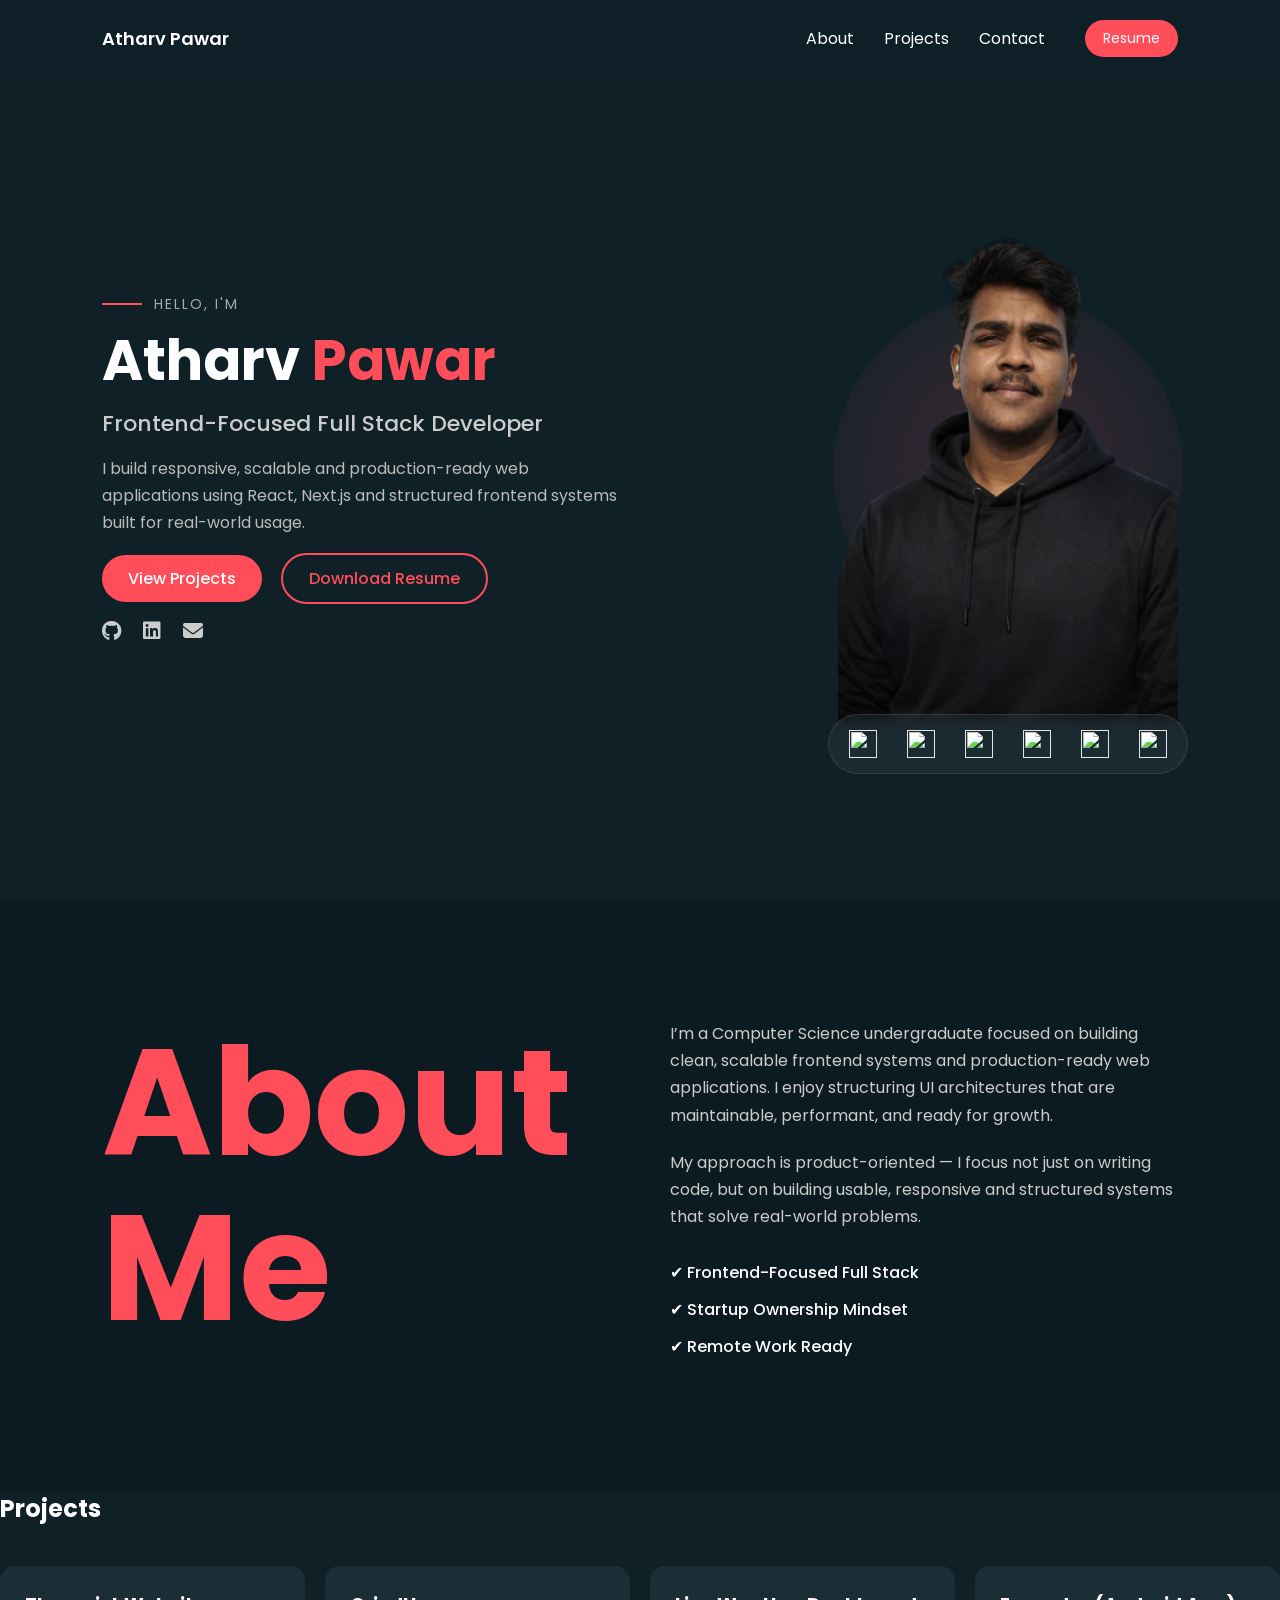
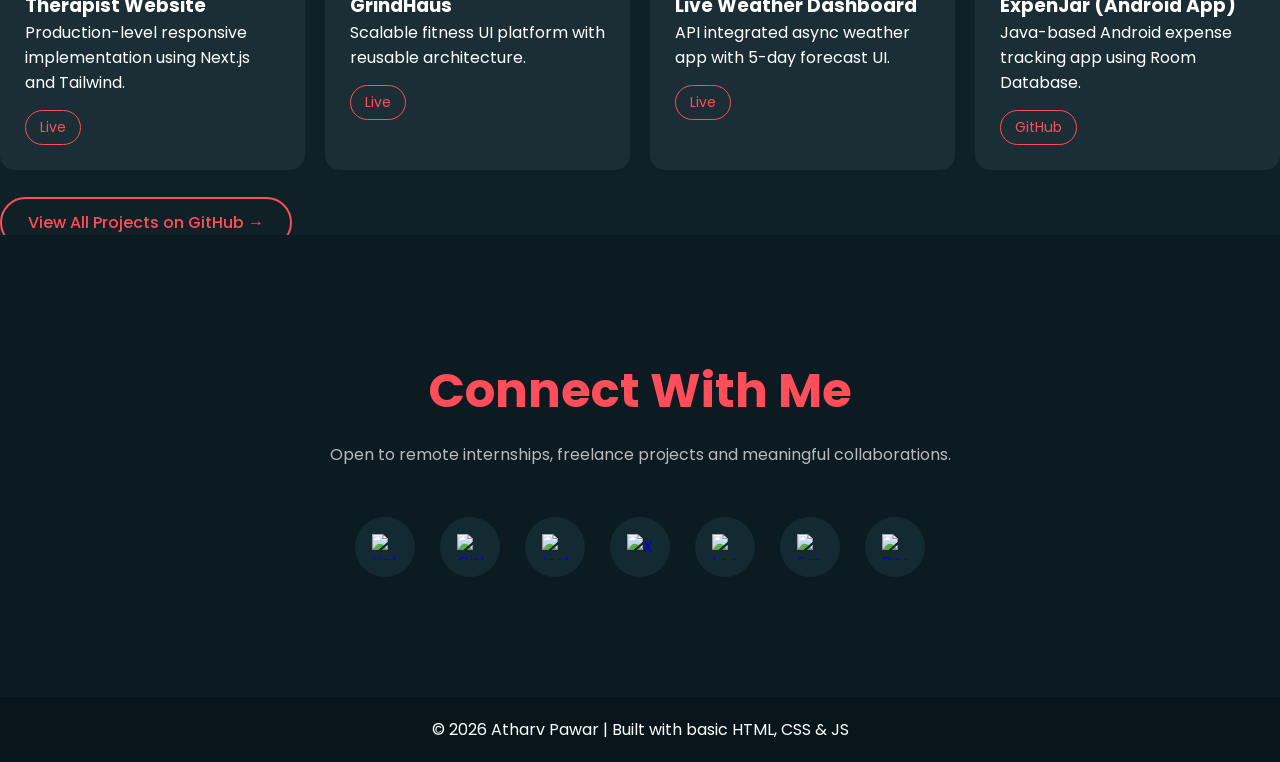
==== index.html @ 9f7952f3 "Complete portfolio redesign v2 - premium layout" ====
<!DOCTYPE html>
<html lang="en">
<head>
<meta charset="UTF-8">
<meta name="viewport" content="width=device-width, initial-scale=1.0">
<title>Atharv Pawar | Frontend-Focused Full Stack Developer</title>

<meta name="description" content="Atharv Pawar - Frontend-focused Full Stack Developer specializing in React, Next.js, JavaScript and scalable UI systems. View projects, portfolio and contact details.">

<meta name="keywords" content="Atharv Pawar, Atharv Pawar developer, Frontend Developer India, React Developer, Next.js Developer, Full Stack Developer Portfolio">

<meta name="author" content="Atharv Pawar">

<meta property="og:title" content="Atharv Pawar | Developer Portfolio">
<meta property="og:description" content="Frontend-focused Full Stack Developer building scalable and production-ready web applications.">
<meta property="og:type" content="website">
<meta property="og:url" content="https://atharvpawar.work.gd/">

<link rel="stylesheet" href="css/style.css">

<!-- Google Font -->
<link href="https://fonts.googleapis.com/css2?family=Poppins:wght@300;400;600;700&display=swap" rel="stylesheet">

<!-- Font Awesome Icons -->
<link 
  rel="stylesheet" 
  href="https://cdnjs.cloudflare.com/ajax/libs/font-awesome/6.5.1/css/all.min.css" 
  integrity="sha512-DTOQO9RWCH3ppGqcWaEA1BIZOC6x9Y9Wl+PBkO5RAwOB1p5MNDoAuCEr0aKBslZx2E2r/7Lr1leChX2NDVY5g==" 
  crossorigin="anonymous" 
  referrerpolicy="no-referrer" 
/>
</head>
<body>

<nav>
  <div class="logo">Atharv Pawar</div>

  <div class="nav-links" id="navLinks">
    <ul>
      <li><a href="#about">About</a></li>
      <li><a href="#projects">Projects</a></li>
      <li><a href="#contact">Contact</a></li>
    </ul>
    <a href="assets/ATHARV-PAWAR-Resume.pdf" download class="resume-btn">Resume</a>
  </div>

  <div class="menu-toggle" id="menuToggle">
    <span></span>
    <span></span>
    <span></span>
  </div>
</nav>

<section id="home" class="hero">

  <div class="hero-text reveal">

    <div class="intro-line">
      <span></span>
      <p>Hello, I'm</p>
    </div>

    <h1>
      Atharv <span>Pawar</span>
    </h1>

    <h2>Frontend-Focused Full Stack Developer</h2>

    <p class="hero-description">
      I build responsive, scalable and production-ready web applications
      using React, Next.js and structured frontend systems
      built for real-world usage.
    </p>

    <div class="buttons">
      <a href="#projects" class="primary-btn">View Projects</a>
      <a href="assets/ATHARV-PAWAR-Resume.pdf" download class="outline-btn">Download Resume</a>
    </div>

    <div class="socials">
      <a href="https://github.com/Atharv06pawar" target="_blank"><i class="fab fa-github"></i></a>
      <a href="#" target="_blank"><i class="fab fa-linkedin"></i></a>
      <a href="mailto:pawaratharv06@gmail.com"><i class="fas fa-envelope"></i></a>
    </div>

  </div>

  <div class="hero-img reveal-scale">
    <div class="circle"></div>
    <img src="assets/profile.png" alt="Atharv Pawar">

    <div class="ribbon">
  <div class="ribbon-track">

    <!-- Set 1 -->
    <div class="ribbon-content reveal-scale">
      <img src="https://cdn.jsdelivr.net/gh/devicons/devicon/icons/react/react-original.svg" />
      <img src="https://cdn.jsdelivr.net/gh/devicons/devicon/icons/nextjs/nextjs-original.svg" />
      <img src="https://cdn.jsdelivr.net/gh/devicons/devicon/icons/javascript/javascript-original.svg" />
      <img src="https://cdn.jsdelivr.net/gh/devicons/devicon/icons/html5/html5-original.svg" />
      <img src="https://cdn.jsdelivr.net/gh/devicons/devicon/icons/css3/css3-original.svg" />
      <img src="https://cdn.jsdelivr.net/gh/devicons/devicon/icons/nodejs/nodejs-original.svg" />
      <img src="https://cdn.jsdelivr.net/gh/devicons/devicon/icons/mongodb/mongodb-original.svg" />
      <img src="https://cdn.jsdelivr.net/gh/devicons/devicon/icons/postgresql/postgresql-original.svg" />
      <img src="https://cdn.jsdelivr.net/gh/devicons/devicon/icons/git/git-original.svg" />
      <img src="https://cdn.jsdelivr.net/gh/devicons/devicon/icons/docker/docker-original.svg" />
    </div>

    <!-- Duplicate Set for Infinite Loop -->
    <div class="ribbon-content">
      <img src="https://cdn.jsdelivr.net/gh/devicons/devicon/icons/react/react-original.svg" />
      <img src="https://cdn.jsdelivr.net/gh/devicons/devicon/icons/nextjs/nextjs-original.svg" />
      <img src="https://cdn.jsdelivr.net/gh/devicons/devicon/icons/javascript/javascript-original.svg" />
      <img src="https://cdn.jsdelivr.net/gh/devicons/devicon/icons/html5/html5-original.svg" />
      <img src="https://cdn.jsdelivr.net/gh/devicons/devicon/icons/css3/css3-original.svg" />
      <img src="https://cdn.jsdelivr.net/gh/devicons/devicon/icons/nodejs/nodejs-original.svg" />
      <img src="https://cdn.jsdelivr.net/gh/devicons/devicon/icons/mongodb/mongodb-original.svg" />
      <img src="https://cdn.jsdelivr.net/gh/devicons/devicon/icons/postgresql/postgresql-original.svg" />
      <img src="https://cdn.jsdelivr.net/gh/devicons/devicon/icons/git/git-original.svg" />
      <img src="https://cdn.jsdelivr.net/gh/devicons/devicon/icons/docker/docker-original.svg" />
    </div>

  </div>
</div>
  </div>

</section>

<section id="about" class="about-section reveal">
  
  <div class="about-container">
    
    <div class="about-left reveal-scale">
      <h2>About Me</h2>
    </div>

    <div class="about-right reveal-scale">
      <p>
        I’m a Computer Science undergraduate focused on building clean,
        scalable frontend systems and production-ready web applications.
        I enjoy structuring UI architectures that are maintainable,
        performant, and ready for growth.
      </p>

      <p>
        My approach is product-oriented — I focus not just on writing code,
        but on building usable, responsive and structured systems that
        solve real-world problems.
      </p>

      <div class="about-highlights">
        <div>✔ Frontend-Focused Full Stack</div>
        <div>✔ Startup Ownership Mindset</div>
        <div>✔ Remote Work Ready</div>
      </div>
    </div>

  </div>

</section>

<section id="projects" class="section reveal">
  <h2>Projects</h2>

  <div class="project-grid">

    <!-- Therapist -->
    <div class="project-card">
      <h3>Therapist Website</h3>
      <p>Production-level responsive implementation using Next.js and Tailwind.</p>
      <div class="project-links">
        <a href="https://grow-my-therapy-clone-dtj7.vercel.app/" target="_blank">Live</a>
      </div>
    </div>

    <!-- GrindHaus -->
    <div class="project-card">
      <h3>GrindHaus</h3>
      <p>Scalable fitness UI platform with reusable architecture.</p>
      <div class="project-links">
        <a href="https://grindhaus.vercel.app/" target="_blank">Live</a>
      </div>
    </div>

    <!-- Weather -->
    <div class="project-card">
      <h3>Live Weather Dashboard</h3>
      <p>API integrated async weather app with 5-day forecast UI.</p>
      <div class="project-links">
        <a href="https://atharv06pawar.github.io/weather-dashboard/" target="_blank">Live</a>
      </div>
    </div>

    <!-- ExpenJar -->
    <div class="project-card">
      <h3>ExpenJar (Android App)</h3>
      <p>Java-based Android expense tracking app using Room Database.</p>
      <div class="project-links">
        <a href="https://github.com/Atharv06pawar/ExpenJar" target="_blank">GitHub</a>
      </div>
    </div>

  </div>

  <div style="margin-top: 40px;">
    <a href="https://github.com/Atharv06pawar" target="_blank" class="outline-btn">
      View All Projects on GitHub →
    </a>
  </div>

</section>
<section id="contact" class="contact-section reveal">

  <h2>Connect With Me</h2>

  <p class="contact-subtext">
    Open to remote internships, freelance projects and meaningful collaborations.
  </p>

  <div class="social-icons reveal-scale">

  <!-- LinkedIn -->
  <a href="https://www.linkedin.com/in/-atharvpawar" target="_blank" class="icon linkedin">
    <img src="https://cdn.jsdelivr.net/gh/devicons/devicon/icons/linkedin/linkedin-original.svg" alt="LinkedIn">
  </a>

  <!-- GitHub -->
  <a href="https://github.com/Atharv06pawar" target="_blank" class="github icon">
    <img src="https://cdn.jsdelivr.net/gh/devicons/devicon/icons/github/github-original.svg" alt="GitHub">
  </a>

  <!-- Instagram -->
  <a href="https://www.instagram.com/atharv.0808x/" target="_blank" class="instagram icon">
    <img src="https://upload.wikimedia.org/wikipedia/commons/a/a5/Instagram_icon.png" alt="Instagram">
  </a>

  <!-- Twitter / X -->
  <a href="https://x.com/Atharv__Pawar__" target="_blank" class="twitter icon">
    <img src="https://upload.wikimedia.org/wikipedia/commons/5/57/X_logo_2023_%28white%29.png" alt="X">
  </a>

  <!-- LeetCode -->
  <a href="https://leetcode.com/u/E9UsSExKDg/" target="_blank" class="leetcode icon">
    <img src="https://upload.wikimedia.org/wikipedia/commons/1/19/LeetCode_logo_black.png" alt="LeetCode">
  </a>

  <!-- Email -->
  <a href="mailto:pawaratharv06@gmail.com" class="email icon">
    <img src="https://cdn-icons-png.flaticon.com/512/732/732200.png" alt="Email">
  </a>

  <!-- Resume -->
  <a href="assets/ATHARV-PAWAR-Resume.pdf" download class="resume icon">
    <img src="https://cdn-icons-png.flaticon.com/512/337/337946.png" alt="Resume">
  </a>

</div>

</section>
<footer>
  <p>© 2026 Atharv Pawar | Built with basic HTML, CSS & JS</p>
</footer>

<script src="js/script.js"></script>

</body>
</html>
---- css/style.css ----
html, body {
  overflow-x: hidden;
  max-width: 100%;
}
*{
  margin:0;
  padding:0;
  box-sizing:border-box;
  font-family:'Poppins',sans-serif;
  scroll-behavior:smooth;
}

body{
  background:#0f2027;
  color:white;
}

nav {
  display: flex;
  justify-content: space-between;
  align-items: center;
  padding: 20px 8%;
  position: fixed;
  width: 100%;
  background: rgba(15, 32, 39, 0.95);
  backdrop-filter: blur(10px);
  z-index: 1000;
}

.logo {
  font-weight: 600;
  font-size: 18px;
}

.nav-links {
  display: flex;
  align-items: center;
  gap: 40px;
}

.nav-links ul {
  display: flex;
  list-style: none;
  gap: 30px;
}

.nav-links ul li a {
  text-decoration: none;
  color: white;
  transition: 0.3s;
}

.nav-links ul li a:hover {
  color: #ff4d5a;
}

.resume-btn {
  background: #ff4d5a;
  padding: 8px 18px;
  border-radius: 20px;
  text-decoration: none;
  color: white;
  font-size: 14px;
}

/* HAMBURGER */
.menu-toggle {
  display: none;
  flex-direction: column;
  gap: 6px;
  cursor: pointer;
}

.menu-toggle span {
  width: 25px;
  height: 3px;
  background: white;
  transition: 0.3s;
}

@media (max-width: 900px) {

  .nav-links {
    position: absolute;
    top: 80px;
    right: 0;
    background: #0f2027;
    width: 100%;
    flex-direction: column;
    align-items: center;
    padding: 30px 0;
    gap: 25px;
    transform: translateY(-150%);
    transition: 0.4s ease-in-out;
  }

  .nav-links.active {
    transform: translateY(0);
  }

  .nav-links ul {
    flex-direction: column;
    gap: 20px;
  }

  .menu-toggle {
    display: flex;
  }
}
nav ul li a:hover{
  color:#ff4d5a;
}

.resume-btn{
  background:#ff4d5a;
  padding:8px 18px;
  border-radius:20px;
  text-decoration:none;
  color:white;
}

.hero{
  display:flex;
  align-items:center;
  justify-content:space-between;
  padding:150px 8% 80px;
  flex-wrap:wrap;
}

.hero-text{
  max-width:600px;
}

.hero-text h1{
  font-size:48px;
}

.hero-text h2{
  color:#ff4d5a;
  margin-bottom:15px;
}
.hero {
  display: flex;
  align-items: center;
  justify-content: space-between;
  padding: 160px 8% 120px;
  min-height: 100vh;
  flex-wrap: wrap;
  gap: 60px;
}

/* INTRO LINE */
.intro-line {
  display: flex;
  align-items: center;
  gap: 12px;
  margin-bottom: 15px;
}

.intro-line span {
  width: 40px;
  height: 2px;
  background: #ff4d5a;
}

.intro-line p {
  font-size: 14px;
  letter-spacing: 2px;
  text-transform: uppercase;
  color: #aaa;
}

/* NAME */
.hero-text h1 {
  font-size: 56px;
  font-weight: 700;
  line-height: 1.1;
}

.hero-text h1 span {
  color: #ff4d5a;
}

/* ROLE */
.hero-text h2 {
  margin: 15px 0;
  font-size: 22px;
  font-weight: 500;
  color: #ccc;
}

/* DESCRIPTION */
.hero-description {
  margin-top: 15px;
  max-width: 520px;
  line-height: 1.7;
  color: #bbb;
}

/* BUTTONS */
.buttons {
  margin-top: 30px;
}

.primary-btn,
.outline-btn {
  padding: 12px 26px;
  border-radius: 30px;
  text-decoration: none;
  margin-right: 15px;
  font-weight: 500;
  transition: 0.3s ease;
}

.primary-btn {
  background: #ff4d5a;
  color: white;
}

.primary-btn:hover {
  transform: translateY(-2px);
  box-shadow: 0 8px 20px rgba(255, 77, 90, 0.4);
}

.outline-btn {
  border: 2px solid #ff4d5a;
  color: #ff4d5a;
}

.outline-btn:hover {
  background: #ff4d5a;
  color: white;
}

/* SOCIALS */
.socials {
  margin-top: 25px;
}

.socials a {
  font-size: 20px;
  margin-right: 18px;
  color: #ccc;
  transition: 0.3s;
}

.socials a:hover {
  color: #ff4d5a;
}

/* IMAGE */
.hero-img {
  position: relative;
}

.hero-img img {
  width: 340px;
  position: relative;
  z-index: 2;
}

/* CIRCLE */
.circle {
  position: absolute;
  width: 420px;
  height: 420px;
  background: radial-gradient(circle, #ff4d5a33, transparent);
  border-radius: 50%;
  top: 50%;
  left: 50%;
  transform: translate(-50%, -50%);
  animation: pulse 3s infinite;
}

/* Ribbon Adjustment */
.ribbon {
  position: absolute;
  bottom: -45px;
  left: 50%;
  transform: translateX(-50%);
  width: 360px;
  height: 60px;
  overflow: hidden;
  border-radius: 40px;
  background: rgba(255,255,255,0.05);
  backdrop-filter: blur(10px);
  border: 1px solid rgba(255,255,255,0.1);
  display: flex;
  align-items: center;
  z-index: 5;
}

.ribbon-track {
  display: flex;
  width: max-content;
  animation: scrollRibbon 20s linear infinite;
}

.ribbon-content {
  display: flex;
  align-items: center;
  gap: 30px;
  padding: 0 20px;
}

.ribbon-content img {
  width: 28px;
  height: 28px;
  filter: brightness(1.2);
  transition: 0.3s;
}

.ribbon-content img:hover {
  transform: scale(1.2);
}

@keyframes scrollRibbon {
  0% {
    transform: translateX(0);
  }
  100% {
    transform: translateX(-50%);
  }
}

/* RESPONSIVE */
@media (max-width: 900px) {

  .hero-text h1 {
    font-size: 40px;
  }

  .hero-description {
    margin: auto;
  }

  .intro-line {
    justify-content: center;
  }
/* Center image on mobile */
.hero-img {
  display: flex;
  justify-content: center;
  align-items: center;
  width: 100%;
}

/* Make sure circle stays centered */
.circle {
  left: 50%;
  transform: translate(-50%, -50%);
}

/* Ensure ribbon is perfectly centered */
.ribbon {
  left: 50%;
  transform: translateX(-50%);
  z-index: 5;
}
}

.ribbon span {
  white-space: nowrap;
}

@keyframes floatRibbon {
  0% { transform: translate(-50%, 0); }
  50% { transform: translate(-50%, -6px); }
  100% { transform: translate(-50%, 0); }
}
.circle{
  position:absolute;
  width:350px;
  height:350px;
  background:radial-gradient(circle,#ff4d5a33,transparent);
  border-radius:50%;
  animation:pulse 3s infinite;
}

@keyframes pulse{
  0%{transform:scale(1);}
  50%{transform:scale(1.1);}
  100%{transform:scale(1);}
}

/* ABOUT SECTION REFINED */

.about-section {
  padding: 120px 8%;
  background: #0c1b21;
}

.about-container {
  display: grid;
  grid-template-columns: 1fr 1fr;
  gap: 60px;
  align-items: start;
}

.about-left h2 {
  font-size: 150px;
  font-weight: 700;
  color: #ff4d5a;
  line-height: 1.1;
}

.about-right p {
  margin-bottom: 20px;
  color: #ccc;
  line-height: 1.7;
  font-size: 16px;
}

.about-highlights {
  margin-top: 30px;
}

.about-highlights div {
  margin-bottom: 12px;
  color: #fff;
  font-weight: 500;
}

/* Responsive */
@media(max-width: 900px) {
  .about-container {
    grid-template-columns: 1fr;
  }

  .about-left h2 {
    font-size: 40px;
  }
}

.project-grid{
  display:grid;
  grid-template-columns:repeat(auto-fit,minmax(250px,1fr));
  gap:20px;
  margin-top:40px;
}
.project-links {
  margin-top: 15px;
  display: flex;
  gap: 15px;
}

.project-links a {
  text-decoration: none;
  font-size: 14px;
  padding: 6px 14px;
  border-radius: 20px;
  border: 1px solid #ff4d5a;
  color: #ff4d5a;
  transition: 0.3s;
}

.project-links a:hover {
  background: #ff4d5a;
  color: white;
}
.project-card{
  background:#1b2e36;
  padding:25px;
  border-radius:15px;
  transition:.3s;
}

.project-card:hover{
  transform:translateY(-5px);
}
/* CONTACT SECTION */

.contact-section {
  padding: 120px 8%;
  text-align: center;
  background: #0c1b21;
}

.contact-section h2 {
  font-size: 48px;
  margin-bottom: 15px;
  color: #ff4d5a;
}

.contact-subtext {
  color: #bbb;
  margin-bottom: 50px;
}

.social-icons {
  display: flex;
  justify-content: center;
  flex-wrap: wrap;
  gap: 25px;
}

.icon {
  width: 60px;
  height: 60px;
  background: #132a33;
  border-radius: 50%;
  display: flex;
  align-items: center;
  justify-content: center;
  transition: 0.3s ease;
  text-decoration: none;
}

.icon img {
  width: 26px;
  height: 26px;
  object-fit: contain;
}

.icon:hover {
  transform: translateY(-6px);
  background: #ff4d5a;
  box-shadow: 0 10px 25px rgba(0,0,0,0.3);
}

/* Hover Brand Colors */
.linkedin:hover { background: #0a66c2; }
.github:hover { background: #333; }
.instagram:hover { background: #e1306c; }
.twitter:hover { background: #000; }
.leetcode:hover { background: #f89f1b; }
.email:hover { background: #ff4d5a; }
.resume:hover { background: #6c63ff; }


footer{
  padding:20px;
  text-align:center;
  background:#08161c;
}

/* SCROLL ANIMATIONS BASE */

.reveal {
  opacity: 0;
  transform: translateY(60px);
  transition: all 0.8s ease;
}

.reveal.active {
  opacity: 1;
  transform: translateY(0);
}

/* Slight variation for image */
.reveal-scale {
  opacity: 0;
  transform: scale(0.9);
  transition: all 0.8s ease;
}

.reveal-scale.active {
  opacity: 1;
  transform: scale(1);
}

.project-card {
  opacity: 0;
  transform: translateY(40px);
  transition: all 0.6s ease;
}

.project-card.active {
  opacity: 1;
  transform: translateY(0);
}
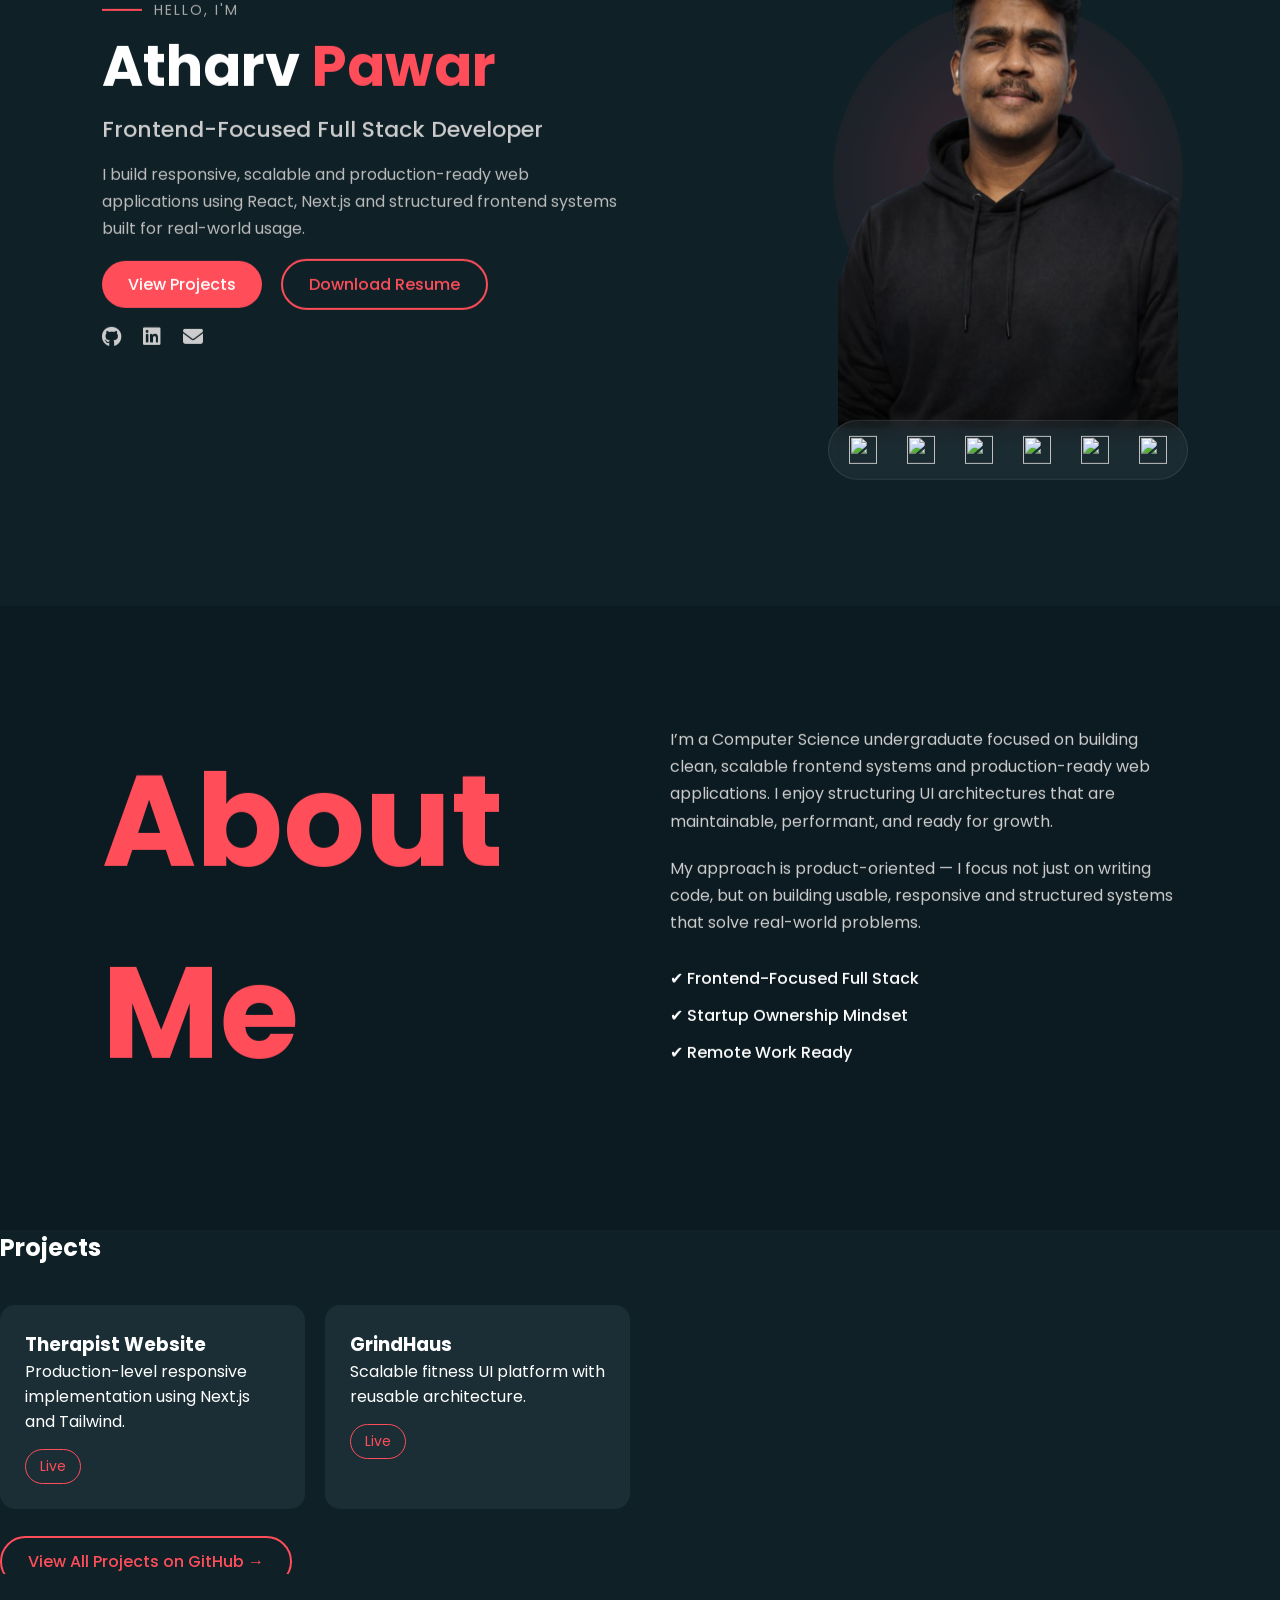
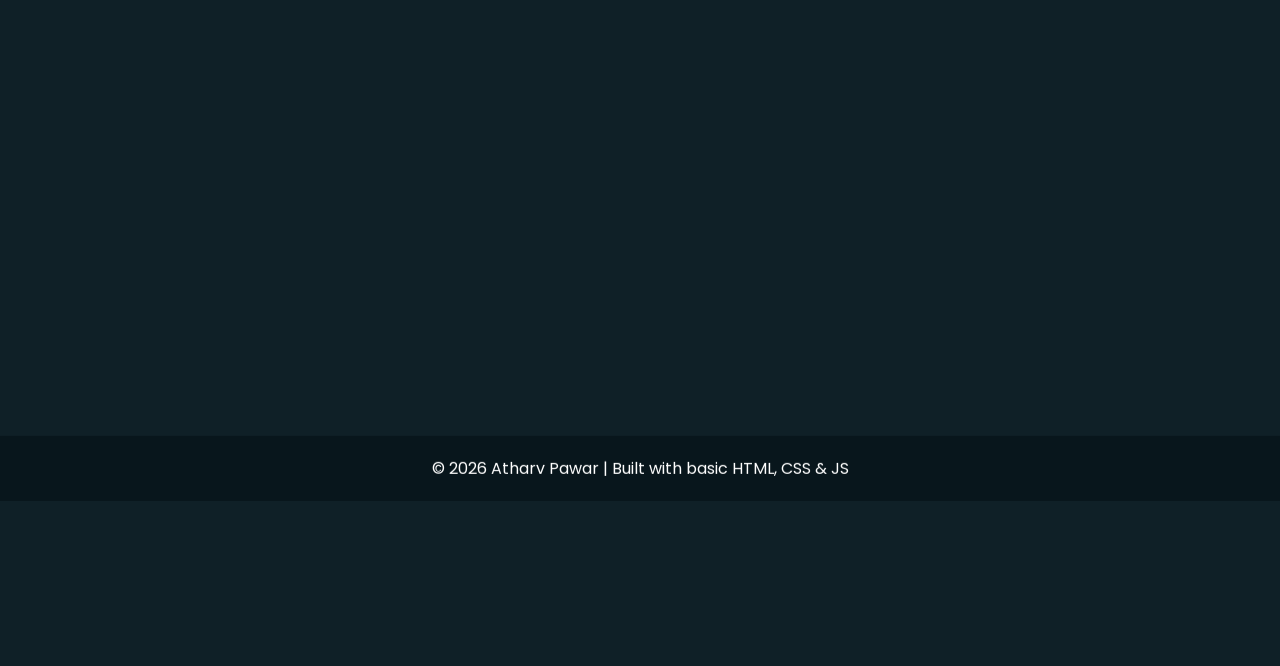
==== commit f56be725: "Final polish – cinematic scroll experiment and stability fixes" ====
--- a/index.html
+++ b/index.html
@@ -31,6 +31,8 @@
 />
 </head>
 <body>
+<div id="smooth-wrapper">
+  <div id="smooth-content">
 
 <nav>
   <div class="logo">Atharv Pawar</div>
@@ -260,7 +262,8 @@
 <footer>
   <p>© 2026 Atharv Pawar | Built with basic HTML, CSS & JS</p>
 </footer>
-
+</div>
+</div>
 <script src="js/script.js"></script>
 
 </body>
--- a/css/style.css
+++ b/css/style.css
@@ -1,19 +1,46 @@
-html, body {
+/* =========================
+   GLOBAL
+========================= */
+
+* {
+  margin: 0;
+  padding: 0;
+  box-sizing: border-box;
+  font-family: 'Poppins', sans-serif;
+}
+
+html {
+  scroll-behavior: auto;
   overflow-x: hidden;
-  max-width: 100%;
-}
-*{
-  margin:0;
-  padding:0;
-  box-sizing:border-box;
-  font-family:'Poppins',sans-serif;
-  scroll-behavior:smooth;
-}
-
-body{
-  background:#0f2027;
-  color:white;
-}
+}
+
+body {
+  margin: 0;
+  background: #0f2027;
+  color: white;
+  overflow-x: hidden;
+  /*overscroll-behavior: none;*/
+}
+#smooth-wrapper {
+  position: fixed;
+  top: 0;
+  left: 0;
+  width: 100%;
+  overflow: hidden;
+}
+
+#smooth-content {
+  width: 100%;
+  will-change: transform;
+}
+
+section {
+  overflow-x: hidden;
+}
+
+/* =========================
+   NAVBAR
+========================= */
 
 nav {
   display: flex;
@@ -64,6 +91,7 @@
 }
 
 /* HAMBURGER */
+
 .menu-toggle {
   display: none;
   flex-direction: column;
@@ -75,70 +103,12 @@
   width: 25px;
   height: 3px;
   background: white;
-  transition: 0.3s;
-}
-
-@media (max-width: 900px) {
-
-  .nav-links {
-    position: absolute;
-    top: 80px;
-    right: 0;
-    background: #0f2027;
-    width: 100%;
-    flex-direction: column;
-    align-items: center;
-    padding: 30px 0;
-    gap: 25px;
-    transform: translateY(-150%);
-    transition: 0.4s ease-in-out;
-  }
-
-  .nav-links.active {
-    transform: translateY(0);
-  }
-
-  .nav-links ul {
-    flex-direction: column;
-    gap: 20px;
-  }
-
-  .menu-toggle {
-    display: flex;
-  }
-}
-nav ul li a:hover{
-  color:#ff4d5a;
-}
-
-.resume-btn{
-  background:#ff4d5a;
-  padding:8px 18px;
-  border-radius:20px;
-  text-decoration:none;
-  color:white;
-}
-
-.hero{
-  display:flex;
-  align-items:center;
-  justify-content:space-between;
-  padding:150px 8% 80px;
-  flex-wrap:wrap;
-}
-
-.hero-text{
-  max-width:600px;
-}
-
-.hero-text h1{
-  font-size:48px;
-}
-
-.hero-text h2{
-  color:#ff4d5a;
-  margin-bottom:15px;
-}
+}
+
+/* =========================
+   HERO
+========================= */
+
 .hero {
   display: flex;
   align-items: center;
@@ -149,7 +119,10 @@
   gap: 60px;
 }
 
-/* INTRO LINE */
+.hero-text {
+  max-width: 600px;
+}
+
 .intro-line {
   display: flex;
   align-items: center;
@@ -170,7 +143,6 @@
   color: #aaa;
 }
 
-/* NAME */
 .hero-text h1 {
   font-size: 56px;
   font-weight: 700;
@@ -181,7 +153,6 @@
   color: #ff4d5a;
 }
 
-/* ROLE */
 .hero-text h2 {
   margin: 15px 0;
   font-size: 22px;
@@ -189,7 +160,6 @@
   color: #ccc;
 }
 
-/* DESCRIPTION */
 .hero-description {
   margin-top: 15px;
   max-width: 520px;
@@ -198,6 +168,7 @@
 }
 
 /* BUTTONS */
+
 .buttons {
   margin-top: 30px;
 }
@@ -233,6 +204,7 @@
 }
 
 /* SOCIALS */
+
 .socials {
   margin-top: 25px;
 }
@@ -248,7 +220,8 @@
   color: #ff4d5a;
 }
 
-/* IMAGE */
+/* HERO IMAGE */
+
 .hero-img {
   position: relative;
 }
@@ -259,11 +232,12 @@
   z-index: 2;
 }
 
-/* CIRCLE */
+/* GLOW CIRCLE */
+
 .circle {
   position: absolute;
-  width: 420px;
-  height: 420px;
+  width: 350px;
+  height: 350px;
   background: radial-gradient(circle, #ff4d5a33, transparent);
   border-radius: 50%;
   top: 50%;
@@ -272,7 +246,14 @@
   animation: pulse 3s infinite;
 }
 
-/* Ribbon Adjustment */
+@keyframes pulse {
+  0% { transform: translate(-50%, -50%) scale(1); }
+  50% { transform: translate(-50%, -50%) scale(1.1); }
+  100% { transform: translate(-50%, -50%) scale(1); }
+}
+
+/* RIBBON */
+
 .ribbon {
   position: absolute;
   bottom: -45px;
@@ -306,7 +287,6 @@
 .ribbon-content img {
   width: 28px;
   height: 28px;
-  filter: brightness(1.2);
   transition: 0.3s;
 }
 
@@ -315,75 +295,13 @@
 }
 
 @keyframes scrollRibbon {
-  0% {
-    transform: translateX(0);
-  }
-  100% {
-    transform: translateX(-50%);
-  }
-}
-
-/* RESPONSIVE */
-@media (max-width: 900px) {
-
-  .hero-text h1 {
-    font-size: 40px;
-  }
-
-  .hero-description {
-    margin: auto;
-  }
-
-  .intro-line {
-    justify-content: center;
-  }
-/* Center image on mobile */
-.hero-img {
-  display: flex;
-  justify-content: center;
-  align-items: center;
-  width: 100%;
-}
-
-/* Make sure circle stays centered */
-.circle {
-  left: 50%;
-  transform: translate(-50%, -50%);
-}
-
-/* Ensure ribbon is perfectly centered */
-.ribbon {
-  left: 50%;
-  transform: translateX(-50%);
-  z-index: 5;
-}
-}
-
-.ribbon span {
-  white-space: nowrap;
-}
-
-@keyframes floatRibbon {
-  0% { transform: translate(-50%, 0); }
-  50% { transform: translate(-50%, -6px); }
-  100% { transform: translate(-50%, 0); }
-}
-.circle{
-  position:absolute;
-  width:350px;
-  height:350px;
-  background:radial-gradient(circle,#ff4d5a33,transparent);
-  border-radius:50%;
-  animation:pulse 3s infinite;
-}
-
-@keyframes pulse{
-  0%{transform:scale(1);}
-  50%{transform:scale(1.1);}
-  100%{transform:scale(1);}
-}
-
-/* ABOUT SECTION REFINED */
+  from { transform: translateX(0); }
+  to { transform: translateX(-50%); }
+}
+
+/* =========================
+   ABOUT
+========================= */
 
 .about-section {
   padding: 120px 8%;
@@ -394,21 +312,18 @@
   display: grid;
   grid-template-columns: 1fr 1fr;
   gap: 60px;
-  align-items: start;
 }
 
 .about-left h2 {
-  font-size: 150px;
+  font-size: clamp(60px, 10vw, 150px);
   font-weight: 700;
   color: #ff4d5a;
-  line-height: 1.1;
 }
 
 .about-right p {
   margin-bottom: 20px;
   color: #ccc;
   line-height: 1.7;
-  font-size: 16px;
 }
 
 .about-highlights {
@@ -417,27 +332,31 @@
 
 .about-highlights div {
   margin-bottom: 12px;
-  color: #fff;
   font-weight: 500;
 }
 
-/* Responsive */
-@media(max-width: 900px) {
-  .about-container {
-    grid-template-columns: 1fr;
-  }
-
-  .about-left h2 {
-    font-size: 40px;
-  }
-}
-
-.project-grid{
-  display:grid;
-  grid-template-columns:repeat(auto-fit,minmax(250px,1fr));
-  gap:20px;
-  margin-top:40px;
-}
+/* =========================
+   PROJECTS
+========================= */
+
+.project-grid {
+  display: grid;
+  grid-template-columns: repeat(auto-fit, minmax(250px,1fr));
+  gap: 20px;
+  margin-top: 40px;
+}
+
+.project-card {
+  background: #1b2e36;
+  padding: 25px;
+  border-radius: 15px;
+  transition: 0.3s;
+}
+
+.project-card:hover {
+  transform: translateY(-5px);
+}
+
 .project-links {
   margin-top: 15px;
   display: flex;
@@ -458,17 +377,10 @@
   background: #ff4d5a;
   color: white;
 }
-.project-card{
-  background:#1b2e36;
-  padding:25px;
-  border-radius:15px;
-  transition:.3s;
-}
-
-.project-card:hover{
-  transform:translateY(-5px);
-}
-/* CONTACT SECTION */
+
+/* =========================
+   CONTACT
+========================= */
 
 .contact-section {
   padding: 120px 8%;
@@ -509,32 +421,16 @@
 .icon img {
   width: 26px;
   height: 26px;
-  object-fit: contain;
 }
 
 .icon:hover {
   transform: translateY(-6px);
-  background: #ff4d5a;
   box-shadow: 0 10px 25px rgba(0,0,0,0.3);
 }
 
-/* Hover Brand Colors */
-.linkedin:hover { background: #0a66c2; }
-.github:hover { background: #333; }
-.instagram:hover { background: #e1306c; }
-.twitter:hover { background: #000; }
-.leetcode:hover { background: #f89f1b; }
-.email:hover { background: #ff4d5a; }
-.resume:hover { background: #6c63ff; }
-
-
-footer{
-  padding:20px;
-  text-align:center;
-  background:#08161c;
-}
-
-/* SCROLL ANIMATIONS BASE */
+/* =========================
+   SCROLL REVEAL
+========================= */
 
 .reveal {
   opacity: 0;
@@ -547,7 +443,6 @@
   transform: translateY(0);
 }
 
-/* Slight variation for image */
 .reveal-scale {
   opacity: 0;
   transform: scale(0.9);
@@ -568,4 +463,60 @@
 .project-card.active {
   opacity: 1;
   transform: translateY(0);
+}
+
+/* =========================
+   FOOTER
+========================= */
+
+footer {
+  padding: 20px;
+  text-align: center;
+  background: #08161c;
+}
+
+/* =========================
+   RESPONSIVE
+========================= */
+
+@media (max-width: 900px) {
+
+  .hero-text h1 {
+    font-size: 40px;
+  }
+
+  .hero-img {
+    display: flex;
+    justify-content: center;
+    width: 100%;
+  }
+
+  .about-container {
+    grid-template-columns: 1fr;
+  }
+
+  .nav-links {
+    position: absolute;
+    top: 80px;
+    right: 0;
+    width: 100%;
+    flex-direction: column;
+    align-items: center;
+    padding: 30px 0;
+    transform: translateY(-150%);
+    transition: 0.4s ease-in-out;
+    background: #0f2027;
+  }
+
+  .nav-links.active {
+    transform: translateY(0);
+  }
+
+  .nav-links ul {
+    flex-direction: column;
+  }
+
+  .menu-toggle {
+    display: flex;
+  }
 }
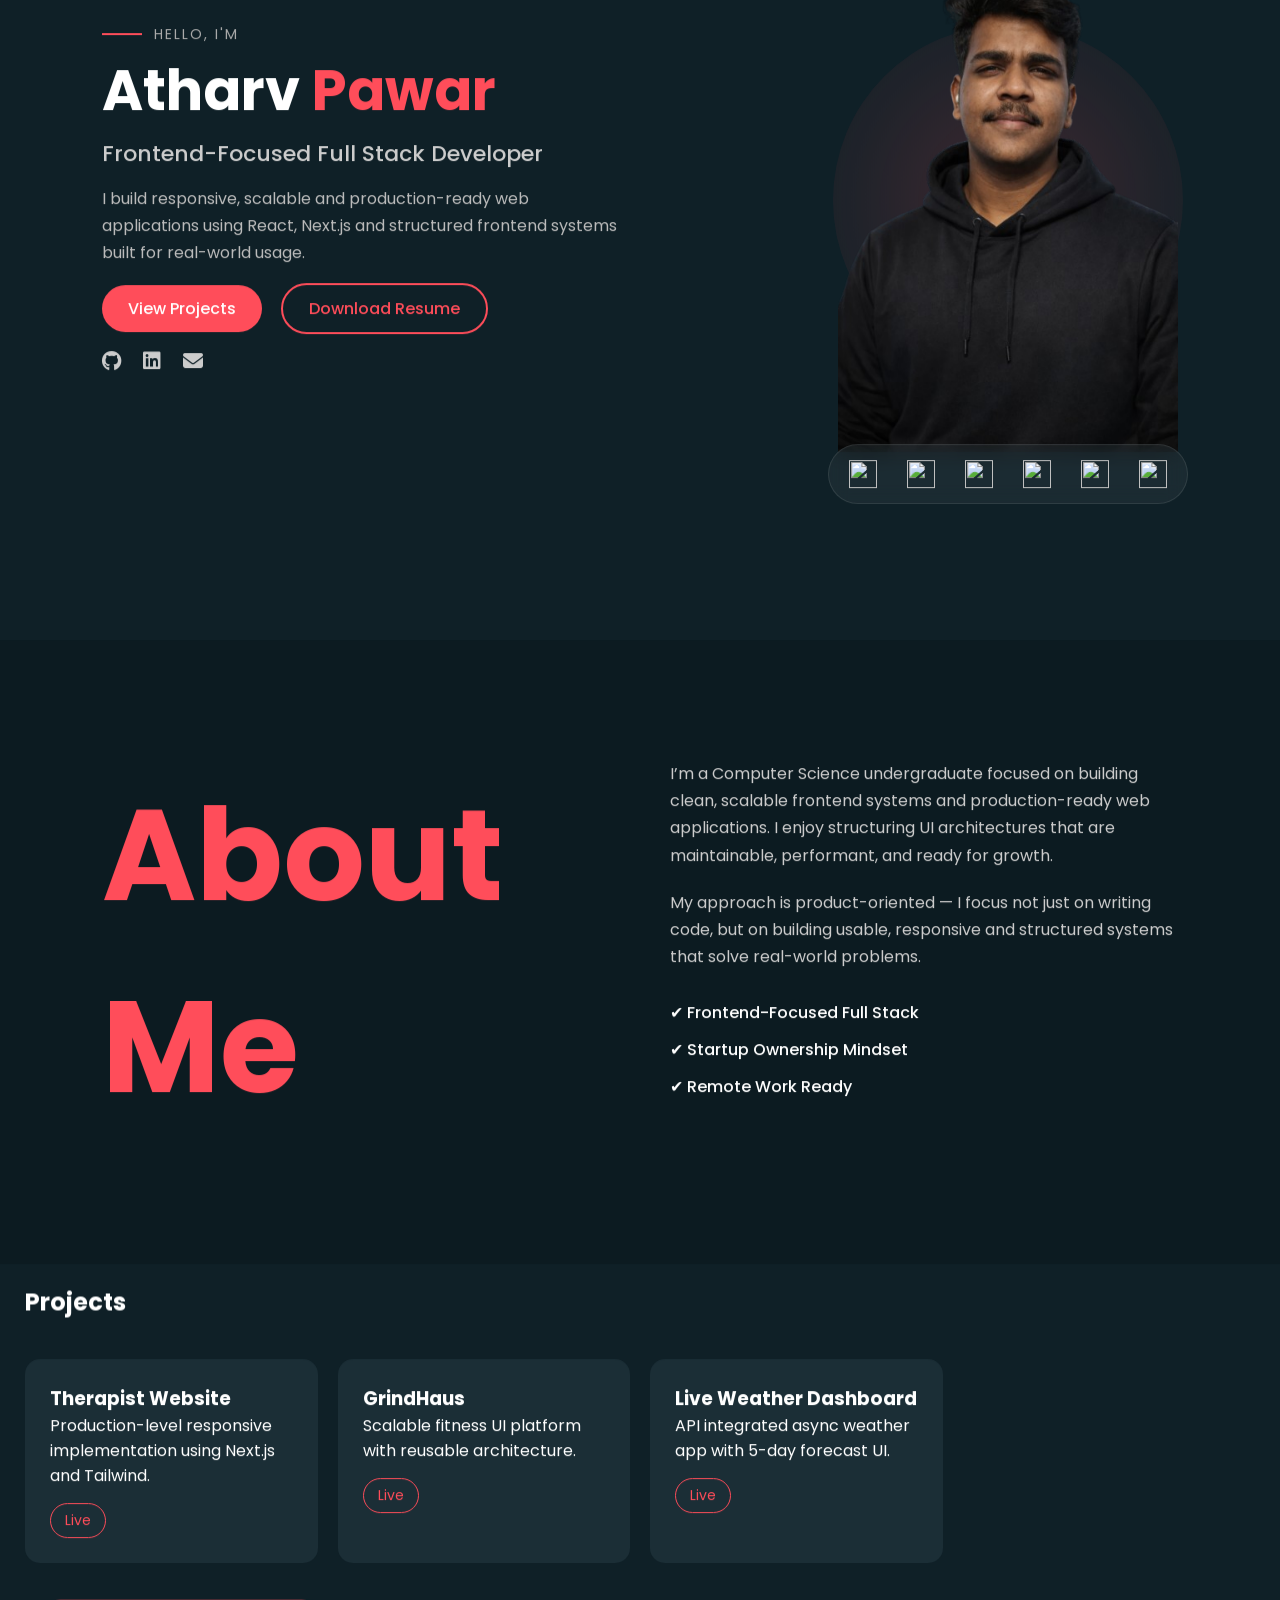
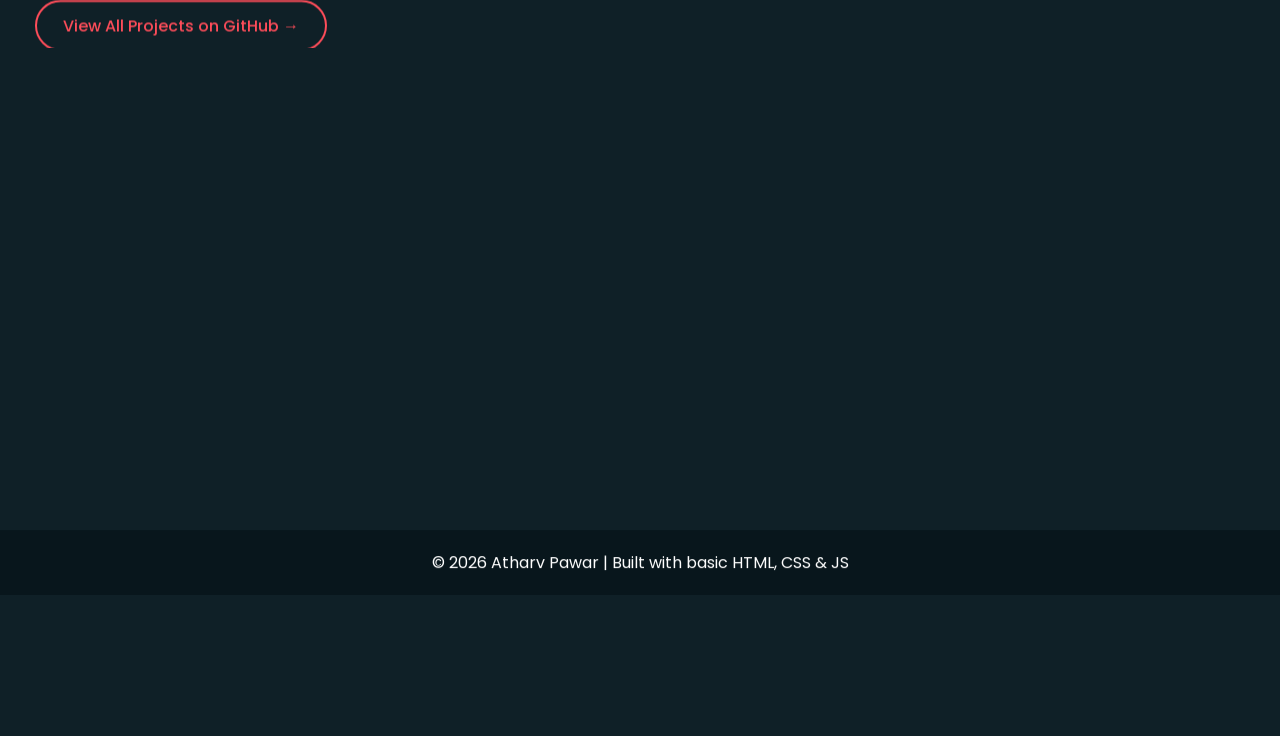
==== commit 103620a4: "Added Google Search Console verification file" ====
--- a/index.html
+++ b/index.html
@@ -204,7 +204,7 @@
 
   </div>
 
-  <div style="margin-top: 40px;">
+  <div class="viewbutton">
     <a href="https://github.com/Atharv06pawar" target="_blank" class="outline-btn">
       View All Projects on GitHub →
     </a>
@@ -219,7 +219,7 @@
     Open to remote internships, freelance projects and meaningful collaborations.
   </p>
 
-  <div class="social-icons reveal-scale">
+  <div class="social-icons reveal">
 
   <!-- LinkedIn -->
   <a href="https://www.linkedin.com/in/-atharvpawar" target="_blank" class="icon linkedin">
--- a/css/style.css
+++ b/css/style.css
@@ -36,6 +36,11 @@
 
 section {
   overflow-x: hidden;
+  overflow-y: hidden;
+  padding-top: 10px;
+  margin-bottom: 10px;
+  padding-inline-start: 25px;
+  padding-right: 25px;
 }
 
 /* =========================
@@ -414,7 +419,6 @@
   display: flex;
   align-items: center;
   justify-content: center;
-  transition: 0.3s ease;
   text-decoration: none;
 }
 
@@ -519,4 +523,8 @@
   .menu-toggle {
     display: flex;
   }
-}+}
+.viewbutton{
+  padding: 10px 10px 10px 10px;
+  margin-top: 40px;
+ }
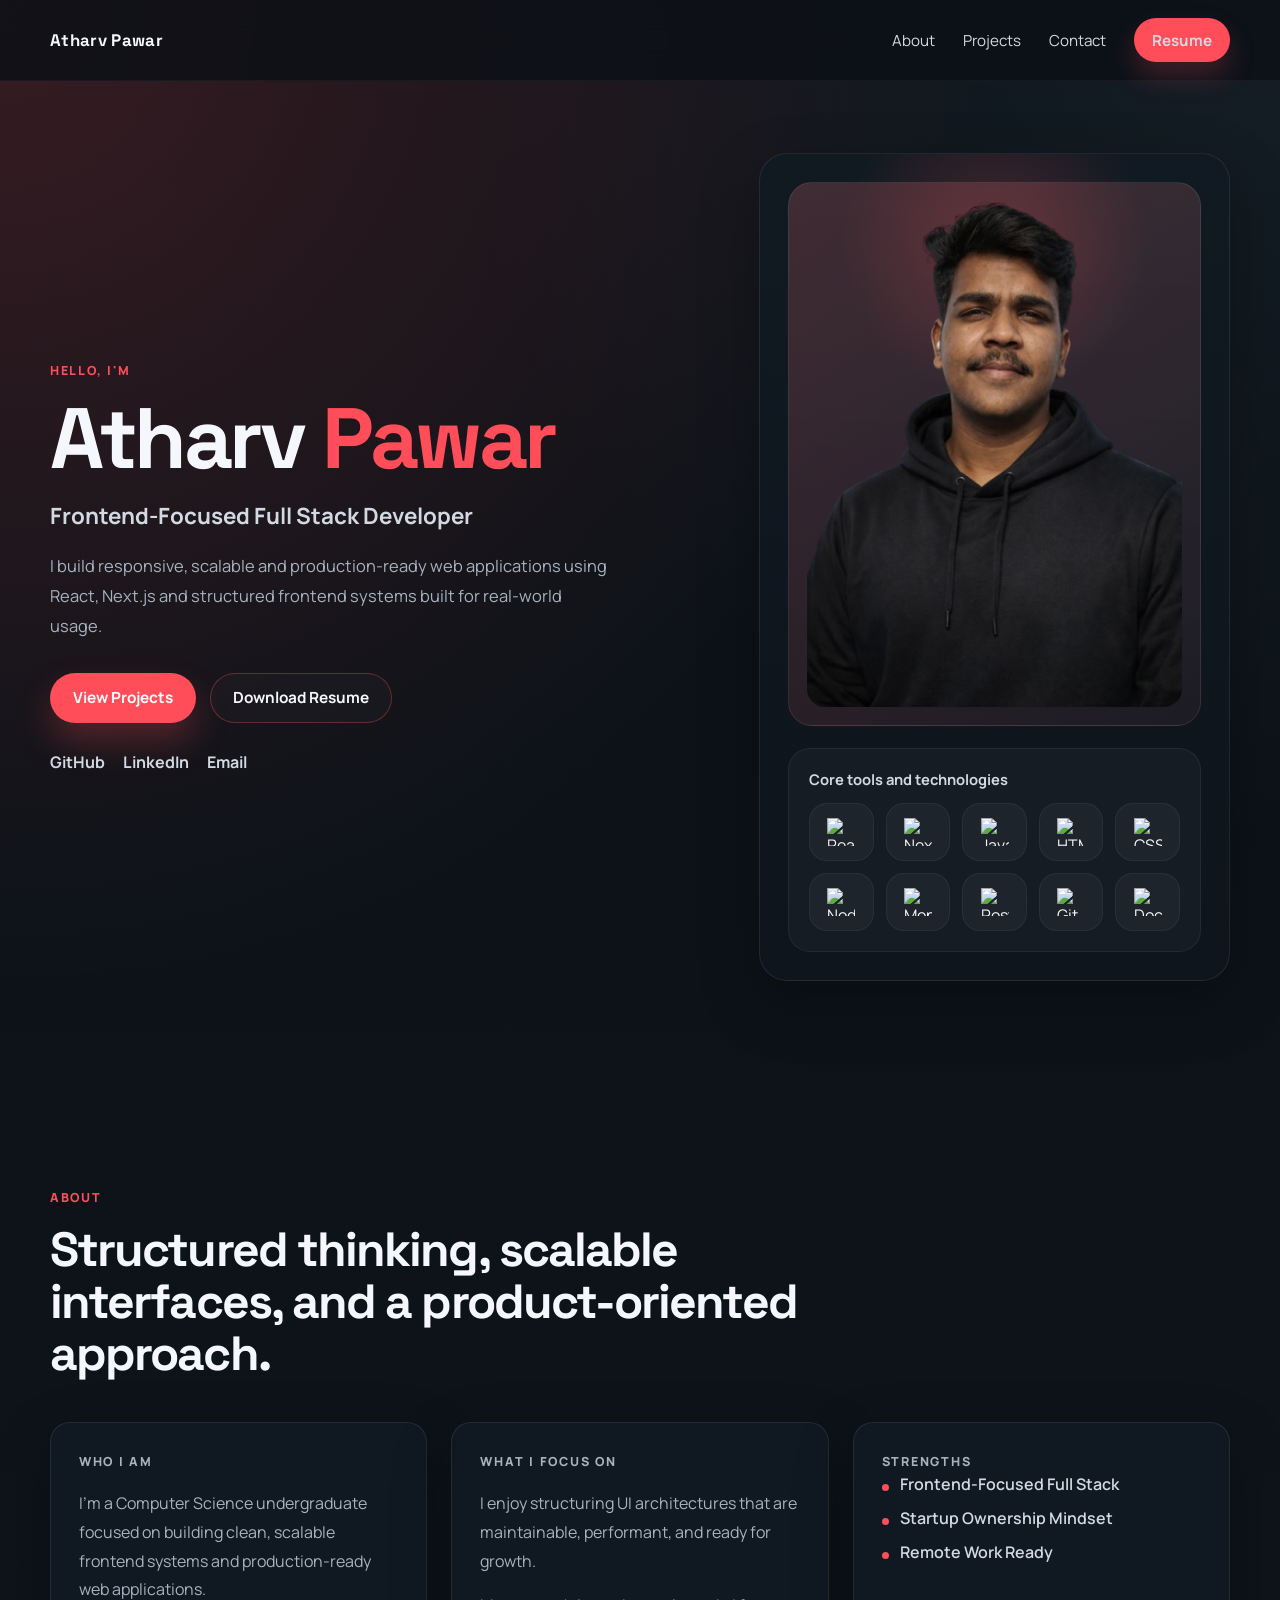
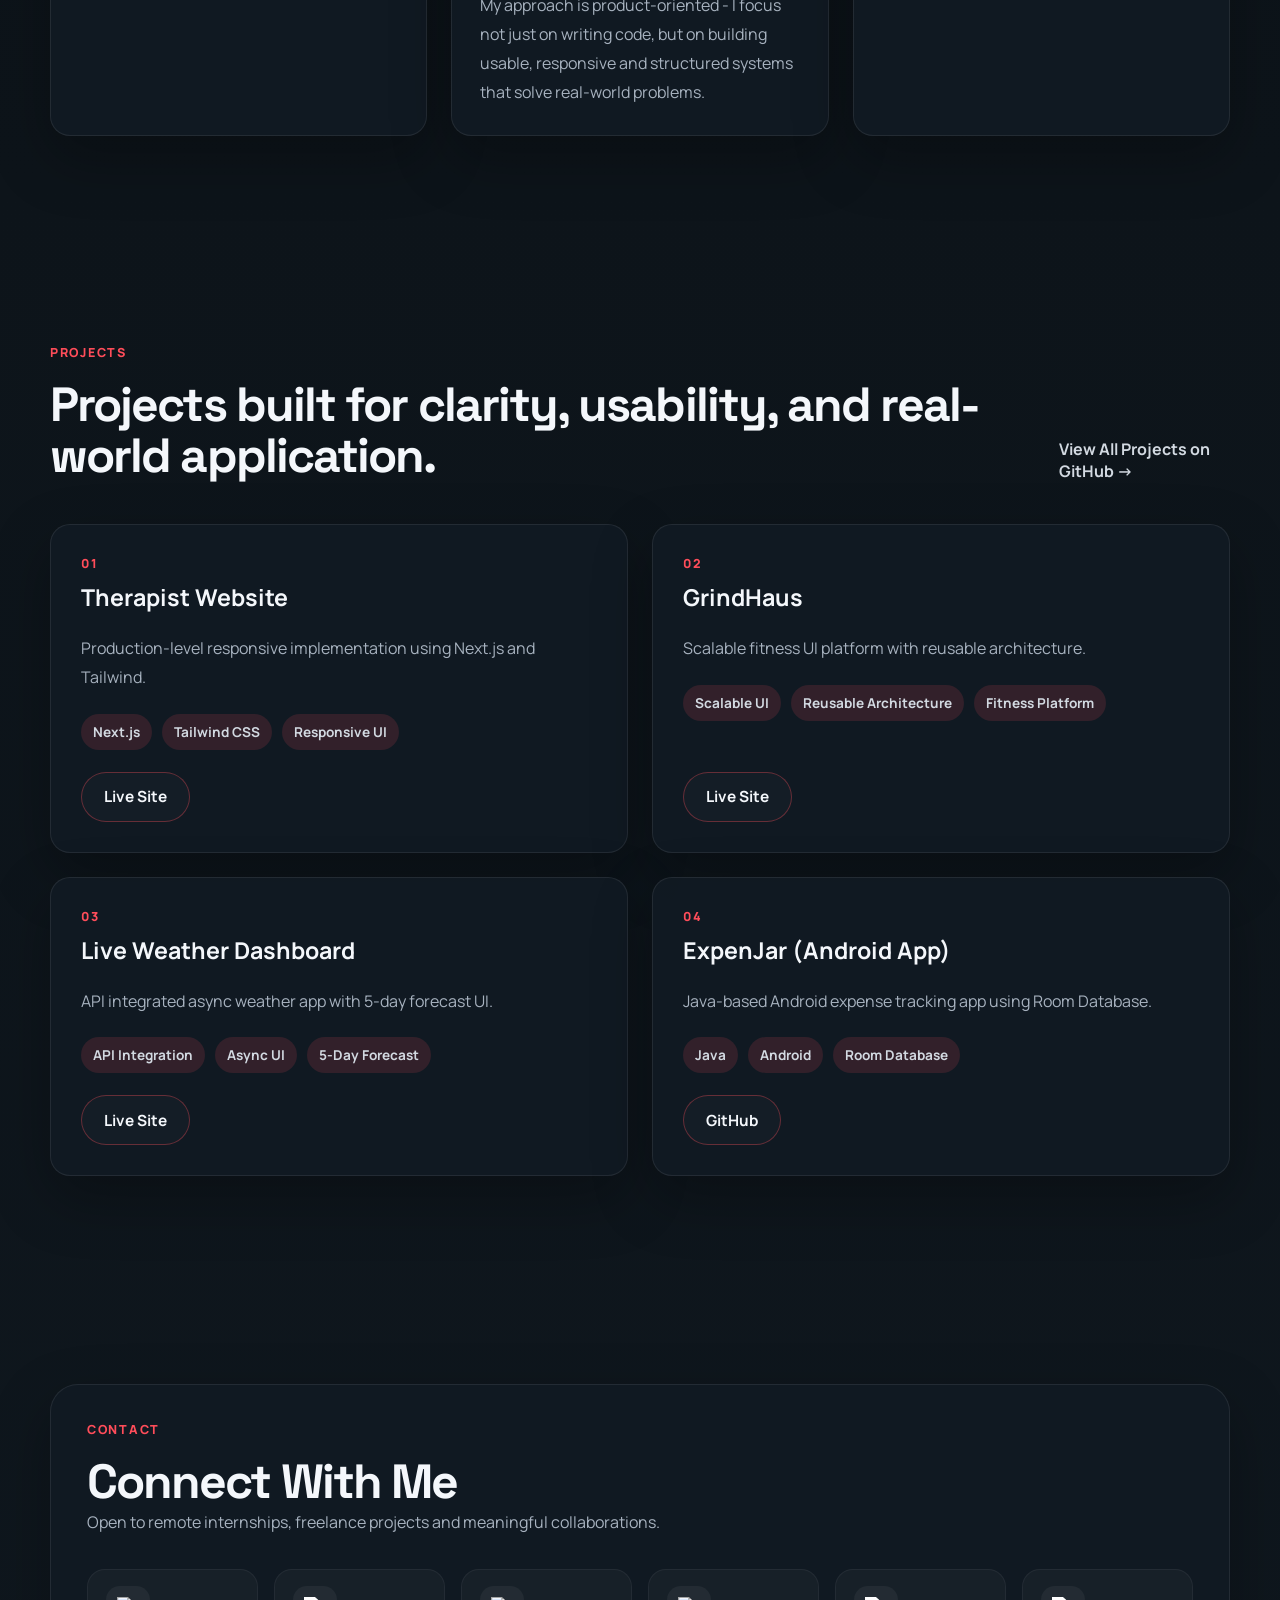
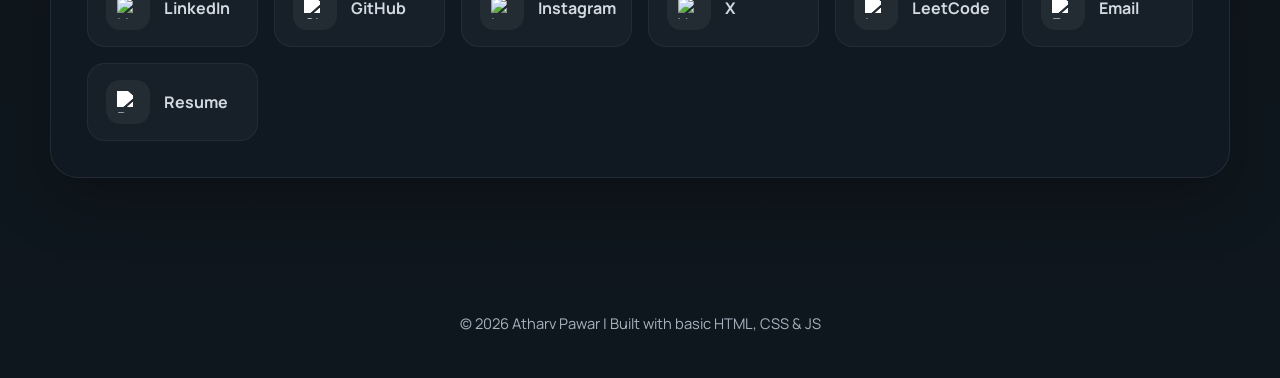
==== commit 48d69931: "Professional refinement – UI/UX structure and layout improvements" ====
--- a/index.html
+++ b/index.html
@@ -1,270 +1,287 @@
-<!DOCTYPE html>
-<html lang="en">
-<head>
-<meta charset="UTF-8">
-<meta name="viewport" content="width=device-width, initial-scale=1.0">
-<title>Atharv Pawar | Frontend-Focused Full Stack Developer</title>
-
-<meta name="description" content="Atharv Pawar - Frontend-focused Full Stack Developer specializing in React, Next.js, JavaScript and scalable UI systems. View projects, portfolio and contact details.">
-
-<meta name="keywords" content="Atharv Pawar, Atharv Pawar developer, Frontend Developer India, React Developer, Next.js Developer, Full Stack Developer Portfolio">
-
-<meta name="author" content="Atharv Pawar">
-
-<meta property="og:title" content="Atharv Pawar | Developer Portfolio">
-<meta property="og:description" content="Frontend-focused Full Stack Developer building scalable and production-ready web applications.">
-<meta property="og:type" content="website">
-<meta property="og:url" content="https://atharvpawar.work.gd/">
-
-<link rel="stylesheet" href="css/style.css">
-
-<!-- Google Font -->
-<link href="https://fonts.googleapis.com/css2?family=Poppins:wght@300;400;600;700&display=swap" rel="stylesheet">
-
-<!-- Font Awesome Icons -->
-<link 
-  rel="stylesheet" 
-  href="https://cdnjs.cloudflare.com/ajax/libs/font-awesome/6.5.1/css/all.min.css" 
-  integrity="sha512-DTOQO9RWCH3ppGqcWaEA1BIZOC6x9Y9Wl+PBkO5RAwOB1p5MNDoAuCEr0aKBslZx2E2r/7Lr1leChX2NDVY5g==" 
-  crossorigin="anonymous" 
-  referrerpolicy="no-referrer" 
-/>
-</head>
-<body>
-<div id="smooth-wrapper">
-  <div id="smooth-content">
-
-<nav>
-  <div class="logo">Atharv Pawar</div>
-
-  <div class="nav-links" id="navLinks">
-    <ul>
-      <li><a href="#about">About</a></li>
-      <li><a href="#projects">Projects</a></li>
-      <li><a href="#contact">Contact</a></li>
-    </ul>
-    <a href="assets/ATHARV-PAWAR-Resume.pdf" download class="resume-btn">Resume</a>
-  </div>
-
-  <div class="menu-toggle" id="menuToggle">
-    <span></span>
-    <span></span>
-    <span></span>
-  </div>
-</nav>
-
-<section id="home" class="hero">
-
-  <div class="hero-text reveal">
-
-    <div class="intro-line">
-      <span></span>
-      <p>Hello, I'm</p>
-    </div>
-
-    <h1>
-      Atharv <span>Pawar</span>
-    </h1>
-
-    <h2>Frontend-Focused Full Stack Developer</h2>
-
-    <p class="hero-description">
-      I build responsive, scalable and production-ready web applications
-      using React, Next.js and structured frontend systems
-      built for real-world usage.
-    </p>
-
-    <div class="buttons">
-      <a href="#projects" class="primary-btn">View Projects</a>
-      <a href="assets/ATHARV-PAWAR-Resume.pdf" download class="outline-btn">Download Resume</a>
-    </div>
-
-    <div class="socials">
-      <a href="https://github.com/Atharv06pawar" target="_blank"><i class="fab fa-github"></i></a>
-      <a href="#" target="_blank"><i class="fab fa-linkedin"></i></a>
-      <a href="mailto:pawaratharv06@gmail.com"><i class="fas fa-envelope"></i></a>
-    </div>
-
-  </div>
-
-  <div class="hero-img reveal-scale">
-    <div class="circle"></div>
-    <img src="assets/profile.png" alt="Atharv Pawar">
-
-    <div class="ribbon">
-  <div class="ribbon-track">
-
-    <!-- Set 1 -->
-    <div class="ribbon-content reveal-scale">
-      <img src="https://cdn.jsdelivr.net/gh/devicons/devicon/icons/react/react-original.svg" />
-      <img src="https://cdn.jsdelivr.net/gh/devicons/devicon/icons/nextjs/nextjs-original.svg" />
-      <img src="https://cdn.jsdelivr.net/gh/devicons/devicon/icons/javascript/javascript-original.svg" />
-      <img src="https://cdn.jsdelivr.net/gh/devicons/devicon/icons/html5/html5-original.svg" />
-      <img src="https://cdn.jsdelivr.net/gh/devicons/devicon/icons/css3/css3-original.svg" />
-      <img src="https://cdn.jsdelivr.net/gh/devicons/devicon/icons/nodejs/nodejs-original.svg" />
-      <img src="https://cdn.jsdelivr.net/gh/devicons/devicon/icons/mongodb/mongodb-original.svg" />
-      <img src="https://cdn.jsdelivr.net/gh/devicons/devicon/icons/postgresql/postgresql-original.svg" />
-      <img src="https://cdn.jsdelivr.net/gh/devicons/devicon/icons/git/git-original.svg" />
-      <img src="https://cdn.jsdelivr.net/gh/devicons/devicon/icons/docker/docker-original.svg" />
-    </div>
-
-    <!-- Duplicate Set for Infinite Loop -->
-    <div class="ribbon-content">
-      <img src="https://cdn.jsdelivr.net/gh/devicons/devicon/icons/react/react-original.svg" />
-      <img src="https://cdn.jsdelivr.net/gh/devicons/devicon/icons/nextjs/nextjs-original.svg" />
-      <img src="https://cdn.jsdelivr.net/gh/devicons/devicon/icons/javascript/javascript-original.svg" />
-      <img src="https://cdn.jsdelivr.net/gh/devicons/devicon/icons/html5/html5-original.svg" />
-      <img src="https://cdn.jsdelivr.net/gh/devicons/devicon/icons/css3/css3-original.svg" />
-      <img src="https://cdn.jsdelivr.net/gh/devicons/devicon/icons/nodejs/nodejs-original.svg" />
-      <img src="https://cdn.jsdelivr.net/gh/devicons/devicon/icons/mongodb/mongodb-original.svg" />
-      <img src="https://cdn.jsdelivr.net/gh/devicons/devicon/icons/postgresql/postgresql-original.svg" />
-      <img src="https://cdn.jsdelivr.net/gh/devicons/devicon/icons/git/git-original.svg" />
-      <img src="https://cdn.jsdelivr.net/gh/devicons/devicon/icons/docker/docker-original.svg" />
-    </div>
-
-  </div>
-</div>
-  </div>
-
-</section>
-
-<section id="about" class="about-section reveal">
-  
-  <div class="about-container">
-    
-    <div class="about-left reveal-scale">
-      <h2>About Me</h2>
-    </div>
-
-    <div class="about-right reveal-scale">
-      <p>
-        I’m a Computer Science undergraduate focused on building clean,
-        scalable frontend systems and production-ready web applications.
-        I enjoy structuring UI architectures that are maintainable,
-        performant, and ready for growth.
-      </p>
-
-      <p>
-        My approach is product-oriented — I focus not just on writing code,
-        but on building usable, responsive and structured systems that
-        solve real-world problems.
-      </p>
-
-      <div class="about-highlights">
-        <div>✔ Frontend-Focused Full Stack</div>
-        <div>✔ Startup Ownership Mindset</div>
-        <div>✔ Remote Work Ready</div>
-      </div>
-    </div>
-
-  </div>
-
-</section>
-
-<section id="projects" class="section reveal">
-  <h2>Projects</h2>
-
-  <div class="project-grid">
-
-    <!-- Therapist -->
-    <div class="project-card">
-      <h3>Therapist Website</h3>
-      <p>Production-level responsive implementation using Next.js and Tailwind.</p>
-      <div class="project-links">
-        <a href="https://grow-my-therapy-clone-dtj7.vercel.app/" target="_blank">Live</a>
-      </div>
-    </div>
-
-    <!-- GrindHaus -->
-    <div class="project-card">
-      <h3>GrindHaus</h3>
-      <p>Scalable fitness UI platform with reusable architecture.</p>
-      <div class="project-links">
-        <a href="https://grindhaus.vercel.app/" target="_blank">Live</a>
-      </div>
-    </div>
-
-    <!-- Weather -->
-    <div class="project-card">
-      <h3>Live Weather Dashboard</h3>
-      <p>API integrated async weather app with 5-day forecast UI.</p>
-      <div class="project-links">
-        <a href="https://atharv06pawar.github.io/weather-dashboard/" target="_blank">Live</a>
-      </div>
-    </div>
-
-    <!-- ExpenJar -->
-    <div class="project-card">
-      <h3>ExpenJar (Android App)</h3>
-      <p>Java-based Android expense tracking app using Room Database.</p>
-      <div class="project-links">
-        <a href="https://github.com/Atharv06pawar/ExpenJar" target="_blank">GitHub</a>
-      </div>
-    </div>
-
-  </div>
-
-  <div class="viewbutton">
-    <a href="https://github.com/Atharv06pawar" target="_blank" class="outline-btn">
-      View All Projects on GitHub →
-    </a>
-  </div>
-
-</section>
-<section id="contact" class="contact-section reveal">
-
-  <h2>Connect With Me</h2>
-
-  <p class="contact-subtext">
-    Open to remote internships, freelance projects and meaningful collaborations.
-  </p>
-
-  <div class="social-icons reveal">
-
-  <!-- LinkedIn -->
-  <a href="https://www.linkedin.com/in/-atharvpawar" target="_blank" class="icon linkedin">
-    <img src="https://cdn.jsdelivr.net/gh/devicons/devicon/icons/linkedin/linkedin-original.svg" alt="LinkedIn">
-  </a>
-
-  <!-- GitHub -->
-  <a href="https://github.com/Atharv06pawar" target="_blank" class="github icon">
-    <img src="https://cdn.jsdelivr.net/gh/devicons/devicon/icons/github/github-original.svg" alt="GitHub">
-  </a>
-
-  <!-- Instagram -->
-  <a href="https://www.instagram.com/atharv.0808x/" target="_blank" class="instagram icon">
-    <img src="https://upload.wikimedia.org/wikipedia/commons/a/a5/Instagram_icon.png" alt="Instagram">
-  </a>
-
-  <!-- Twitter / X -->
-  <a href="https://x.com/Atharv__Pawar__" target="_blank" class="twitter icon">
-    <img src="https://upload.wikimedia.org/wikipedia/commons/5/57/X_logo_2023_%28white%29.png" alt="X">
-  </a>
-
-  <!-- LeetCode -->
-  <a href="https://leetcode.com/u/E9UsSExKDg/" target="_blank" class="leetcode icon">
-    <img src="https://upload.wikimedia.org/wikipedia/commons/1/19/LeetCode_logo_black.png" alt="LeetCode">
-  </a>
-
-  <!-- Email -->
-  <a href="mailto:pawaratharv06@gmail.com" class="email icon">
-    <img src="https://cdn-icons-png.flaticon.com/512/732/732200.png" alt="Email">
-  </a>
-
-  <!-- Resume -->
-  <a href="assets/ATHARV-PAWAR-Resume.pdf" download class="resume icon">
-    <img src="https://cdn-icons-png.flaticon.com/512/337/337946.png" alt="Resume">
-  </a>
-
-</div>
-
-</section>
-<footer>
-  <p>© 2026 Atharv Pawar | Built with basic HTML, CSS & JS</p>
-</footer>
-</div>
-</div>
-<script src="js/script.js"></script>
-
-</body>
-</html>+<!DOCTYPE html>
+<html lang="en">
+<head>
+<meta charset="UTF-8">
+<meta name="viewport" content="width=device-width, initial-scale=1.0">
+<title>Atharv Pawar | Frontend-Focused Full Stack Developer</title>
+<meta name="description" content="Atharv Pawar - Frontend-focused Full Stack Developer specializing in React, Next.js, JavaScript and scalable UI systems. View projects, portfolio and contact details.">
+<meta name="keywords" content="Atharv Pawar, Atharv Pawar developer, Frontend Developer India, React Developer, Next.js Developer, Full Stack Developer Portfolio">
+<meta name="author" content="Atharv Pawar">
+<meta property="og:title" content="Atharv Pawar | Developer Portfolio">
+<meta property="og:description" content="Frontend-focused Full Stack Developer building scalable and production-ready web applications.">
+<meta property="og:type" content="website">
+<meta property="og:url" content="https://atharvpawar.work.gd/">
+<meta name="theme-color" content="#0b1116">
+<link rel="preconnect" href="https://fonts.googleapis.com">
+<link rel="preconnect" href="https://fonts.gstatic.com" crossorigin>
+<link href="https://fonts.googleapis.com/css2?family=Manrope:wght@400;500;600;700;800&family=Space+Grotesk:wght@500;700&display=swap" rel="stylesheet">
+<link rel="stylesheet" href="css/style.css">
+</head>
+<body>
+<header class="site-header">
+  <div class="container">
+    <nav class="navbar" aria-label="Primary">
+      <a class="brand" href="#home">Atharv Pawar</a>
+
+      <button class="menu-toggle" id="menuToggle" type="button" aria-expanded="false" aria-controls="siteNav" aria-label="Toggle navigation">
+        <span></span>
+        <span></span>
+        <span></span>
+      </button>
+
+      <div class="nav-panel" id="siteNav">
+        <a href="#about">About</a>
+        <a href="#projects">Projects</a>
+        <a href="#contact">Contact</a>
+        <a href="assets/ATHARV-PAWAR-Resume.pdf" download="ATHARV-PAWAR-Resume.pdf" class="nav-resume">Resume</a>
+      </div>
+    </nav>
+  </div>
+</header>
+
+<main>
+  <section id="home" class="section hero">
+    <div class="container hero-grid">
+      <div class="hero-copy" data-reveal="up">
+        <p class="hero-intro">Hello, I'm</p>
+        <h1>Atharv <span>Pawar</span></h1>
+        <p class="hero-role">Frontend-Focused Full Stack Developer</p>
+        <p class="hero-description">
+          I build responsive, scalable and production-ready web applications
+          using React, Next.js and structured frontend systems
+          built for real-world usage.
+        </p>
+
+        <div class="hero-actions">
+          <a href="#projects" class="button button-primary">View Projects</a>
+          <a href="assets/ATHARV-PAWAR-Resume.pdf" download="ATHARV-PAWAR-Resume.pdf" class="button button-secondary">Download Resume</a>
+        </div>
+
+        <div class="hero-links" aria-label="Quick links">
+          <a href="https://github.com/Atharv06pawar" target="_blank" rel="noreferrer">GitHub</a>
+          <a href="https://www.linkedin.com/in/-atharvpawar" target="_blank" rel="noreferrer">LinkedIn</a>
+          <a href="mailto:pawaratharv06@gmail.com">Email</a>
+        </div>
+      </div>
+
+      <div class="hero-visual" data-reveal="scale">
+        <div class="profile-card">
+          <div class="profile-glow"></div>
+          <div class="profile-frame">
+            <img src="assets/profile.png" alt="Atharv Pawar portrait" class="profile-image">
+          </div>
+
+          <div class="stack-panel">
+            <p>Core tools and technologies</p>
+            <div class="stack-grid" aria-label="Core tools and technologies">
+              <span class="stack-chip"><img src="https://cdn.jsdelivr.net/gh/devicons/devicon/icons/react/react-original.svg" alt="React"></span>
+              <span class="stack-chip"><img src="https://cdn.jsdelivr.net/gh/devicons/devicon/icons/nextjs/nextjs-original.svg" alt="Next.js"></span>
+              <span class="stack-chip"><img src="https://cdn.jsdelivr.net/gh/devicons/devicon/icons/javascript/javascript-original.svg" alt="JavaScript"></span>
+              <span class="stack-chip"><img src="https://cdn.jsdelivr.net/gh/devicons/devicon/icons/html5/html5-original.svg" alt="HTML5"></span>
+              <span class="stack-chip"><img src="https://cdn.jsdelivr.net/gh/devicons/devicon/icons/css3/css3-original.svg" alt="CSS3"></span>
+              <span class="stack-chip"><img src="https://cdn.jsdelivr.net/gh/devicons/devicon/icons/nodejs/nodejs-original.svg" alt="Node.js"></span>
+              <span class="stack-chip"><img src="https://cdn.jsdelivr.net/gh/devicons/devicon/icons/mongodb/mongodb-original.svg" alt="MongoDB"></span>
+              <span class="stack-chip"><img src="https://cdn.jsdelivr.net/gh/devicons/devicon/icons/postgresql/postgresql-original.svg" alt="PostgreSQL"></span>
+              <span class="stack-chip"><img src="https://cdn.jsdelivr.net/gh/devicons/devicon/icons/git/git-original.svg" alt="Git"></span>
+              <span class="stack-chip"><img src="https://cdn.jsdelivr.net/gh/devicons/devicon/icons/docker/docker-original.svg" alt="Docker"></span>
+            </div>
+          </div>
+        </div>
+      </div>
+    </div>
+  </section>
+
+  <section id="about" class="section">
+    <div class="container">
+      <div class="section-heading" data-reveal="up">
+        <p class="section-kicker">About</p>
+        <h2>Structured thinking, scalable interfaces, and a product-oriented approach.</h2>
+      </div>
+
+      <div class="about-grid">
+        <article class="info-card" data-reveal="up">
+          <p class="card-label">Who I Am</p>
+          <p>
+            I'm a Computer Science undergraduate focused on building clean,
+            scalable frontend systems and production-ready web applications.
+          </p>
+        </article>
+
+        <article class="info-card" data-reveal="up">
+          <p class="card-label">What I Focus On</p>
+          <p>
+            I enjoy structuring UI architectures that are maintainable,
+            performant, and ready for growth.
+          </p>
+          <p>
+            My approach is product-oriented - I focus not just on writing code,
+            but on building usable, responsive and structured systems that
+            solve real-world problems.
+          </p>
+        </article>
+
+        <article class="info-card strengths-card" data-reveal="up">
+          <p class="card-label">Strengths</p>
+          <ul class="strength-list">
+            <li>Frontend-Focused Full Stack</li>
+            <li>Startup Ownership Mindset</li>
+            <li>Remote Work Ready</li>
+          </ul>
+        </article>
+      </div>
+    </div>
+  </section>
+
+  <section id="projects" class="section section-projects">
+    <div class="container">
+      <div class="section-heading section-heading-split" data-reveal="up">
+        <div>
+          <p class="section-kicker">Projects</p>
+          <h2>Projects built for clarity, usability, and real-world application.</h2>
+        </div>
+        <a href="https://github.com/Atharv06pawar" target="_blank" rel="noreferrer" class="section-link">View All Projects on GitHub -></a>
+      </div>
+
+      <div class="project-grid">
+        <article class="project-card" data-reveal="up">
+          <div class="project-header">
+            <span class="project-index">01</span>
+            <h3>Therapist Website</h3>
+          </div>
+          <p>Production-level responsive implementation using Next.js and Tailwind.</p>
+          <ul class="project-tags">
+            <li>Next.js</li>
+            <li>Tailwind CSS</li>
+            <li>Responsive UI</li>
+          </ul>
+          <div class="project-links">
+            <a href="https://grow-my-therapy-clone-dtj7.vercel.app/" target="_blank" rel="noreferrer" class="button button-secondary">Live Site</a>
+          </div>
+        </article>
+
+        <article class="project-card" data-reveal="up">
+          <div class="project-header">
+            <span class="project-index">02</span>
+            <h3>GrindHaus</h3>
+          </div>
+          <p>Scalable fitness UI platform with reusable architecture.</p>
+          <ul class="project-tags">
+            <li>Scalable UI</li>
+            <li>Reusable Architecture</li>
+            <li>Fitness Platform</li>
+          </ul>
+          <div class="project-links">
+            <a href="https://grindhaus.vercel.app/" target="_blank" rel="noreferrer" class="button button-secondary">Live Site</a>
+          </div>
+        </article>
+
+        <article class="project-card" data-reveal="up">
+          <div class="project-header">
+            <span class="project-index">03</span>
+            <h3>Live Weather Dashboard</h3>
+          </div>
+          <p>API integrated async weather app with 5-day forecast UI.</p>
+          <ul class="project-tags">
+            <li>API Integration</li>
+            <li>Async UI</li>
+            <li>5-Day Forecast</li>
+          </ul>
+          <div class="project-links">
+            <a href="https://atharv06pawar.github.io/weather-dashboard/" target="_blank" rel="noreferrer" class="button button-secondary">Live Site</a>
+          </div>
+        </article>
+
+        <article class="project-card" data-reveal="up">
+          <div class="project-header">
+            <span class="project-index">04</span>
+            <h3>ExpenJar (Android App)</h3>
+          </div>
+          <p>Java-based Android expense tracking app using Room Database.</p>
+          <ul class="project-tags">
+            <li>Java</li>
+            <li>Android</li>
+            <li>Room Database</li>
+          </ul>
+          <div class="project-links">
+            <a href="https://github.com/Atharv06pawar/ExpenJar" target="_blank" rel="noreferrer" class="button button-secondary">GitHub</a>
+          </div>
+        </article>
+      </div>
+    </div>
+  </section>
+
+  <section id="contact" class="section">
+    <div class="container">
+      <div class="contact-shell">
+        <div class="section-heading" data-reveal="up">
+          <p class="section-kicker">Contact</p>
+          <h2>Connect With Me</h2>
+          <p class="section-copy">
+            Open to remote internships, freelance projects and meaningful collaborations.
+          </p>
+        </div>
+
+        <div class="contact-grid" data-reveal="up">
+          <a href="https://www.linkedin.com/in/-atharvpawar" target="_blank" rel="noreferrer" class="contact-card linkedin">
+            <span class="contact-icon">
+              <img src="https://cdn.jsdelivr.net/gh/devicons/devicon/icons/linkedin/linkedin-original.svg" alt="LinkedIn icon">
+            </span>
+            <span class="contact-text">LinkedIn</span>
+          </a>
+
+          <a href="https://github.com/Atharv06pawar" target="_blank" rel="noreferrer" class="contact-card github">
+            <span class="contact-icon">
+              <img src="https://cdn.jsdelivr.net/gh/devicons/devicon/icons/github/github-original.svg" alt="GitHub icon">
+            </span>
+            <span class="contact-text">GitHub</span>
+          </a>
+
+          <a href="https://www.instagram.com/atharv.0808x/" target="_blank" rel="noreferrer" class="contact-card instagram">
+            <span class="contact-icon">
+              <img src="https://upload.wikimedia.org/wikipedia/commons/a/a5/Instagram_icon.png" alt="Instagram icon">
+            </span>
+            <span class="contact-text">Instagram</span>
+          </a>
+
+          <a href="https://x.com/Atharv__Pawar__" target="_blank" rel="noreferrer" class="contact-card twitter">
+            <span class="contact-icon">
+              <img src="https://upload.wikimedia.org/wikipedia/commons/5/57/X_logo_2023_%28white%29.png" alt="X icon">
+            </span>
+            <span class="contact-text">X</span>
+          </a>
+
+          <a href="https://leetcode.com/u/E9UsSExKDg/" target="_blank" rel="noreferrer" class="contact-card leetcode">
+            <span class="contact-icon">
+              <img src="https://upload.wikimedia.org/wikipedia/commons/1/19/LeetCode_logo_black.png" alt="LeetCode icon">
+            </span>
+            <span class="contact-text">LeetCode</span>
+          </a>
+
+          <a href="mailto:pawaratharv06@gmail.com" class="contact-card email">
+            <span class="contact-icon">
+              <img src="https://cdn-icons-png.flaticon.com/512/732/732200.png" alt="Email icon">
+            </span>
+            <span class="contact-text">Email</span>
+          </a>
+
+          <a href="assets/ATHARV-PAWAR-Resume.pdf" download="ATHARV-PAWAR-Resume.pdf" class="contact-card resume">
+            <span class="contact-icon">
+              <img src="https://cdn-icons-png.flaticon.com/512/337/337946.png" alt="Resume icon">
+            </span>
+            <span class="contact-text">Resume</span>
+          </a>
+        </div>
+      </div>
+    </div>
+  </section>
+</main>
+
+<footer class="site-footer">
+  <div class="container">
+    <p>&copy; 2026 Atharv Pawar | Built with basic HTML, CSS &amp; JS</p>
+  </div>
+</footer>
+
+<script src="js/script.js"></script>
+</body>
+</html>
--- a/css/style.css
+++ b/css/style.css
@@ -1,530 +1,761 @@
-/* =========================
-   GLOBAL
-========================= */
-
-* {
-  margin: 0;
-  padding: 0;
+:root {
+  --bg: #0b1116;
+  --bg-soft: #101922;
+  --surface: rgba(18, 27, 36, 0.88);
+  --surface-strong: #16212b;
+  --surface-hover: #1b2935;
+  --border: rgba(255, 255, 255, 0.08);
+  --text: #f4f7fb;
+  --muted: #a7b2bf;
+  --muted-strong: #d2d9e1;
+  --accent: #ff4d5a;
+  --accent-soft: rgba(255, 77, 90, 0.14);
+  --shadow: 0 22px 60px rgba(0, 0, 0, 0.28);
+  --radius-lg: 28px;
+  --radius-md: 20px;
+  --radius-sm: 14px;
+  --container: 1180px;
+}
+
+*,
+*::before,
+*::after {
   box-sizing: border-box;
-  font-family: 'Poppins', sans-serif;
 }
 
 html {
-  scroll-behavior: auto;
-  overflow-x: hidden;
+  scroll-behavior: smooth;
+  scroll-padding-top: 96px;
 }
 
 body {
   margin: 0;
-  background: #0f2027;
-  color: white;
-  overflow-x: hidden;
-  /*overscroll-behavior: none;*/
-}
-#smooth-wrapper {
-  position: fixed;
+  min-width: 320px;
+  font-family: "Manrope", sans-serif;
+  color: var(--text);
+  background:
+    radial-gradient(circle at top left, rgba(255, 77, 90, 0.18), transparent 26%),
+    radial-gradient(circle at top right, rgba(90, 120, 150, 0.12), transparent 22%),
+    linear-gradient(180deg, #0b1116 0%, #0f171e 100%);
+}
+
+img {
+  display: block;
+  max-width: 100%;
+}
+
+a {
+  color: inherit;
+  text-decoration: none;
+}
+
+h1,
+h2,
+h3,
+p,
+ul {
+  margin: 0;
+}
+
+ul {
+  padding: 0;
+}
+
+button,
+input,
+textarea,
+select {
+  font: inherit;
+}
+
+.container {
+  width: min(calc(100% - 48px), var(--container));
+  margin: 0 auto;
+}
+
+.section {
+  padding: 104px 0;
+}
+
+.site-header {
+  position: sticky;
   top: 0;
-  left: 0;
-  width: 100%;
-  overflow: hidden;
-}
-
-#smooth-content {
-  width: 100%;
-  will-change: transform;
-}
-
-section {
-  overflow-x: hidden;
-  overflow-y: hidden;
-  padding-top: 10px;
-  margin-bottom: 10px;
-  padding-inline-start: 25px;
-  padding-right: 25px;
-}
-
-/* =========================
-   NAVBAR
-========================= */
-
-nav {
-  display: flex;
+  z-index: 100;
+  background: rgba(11, 17, 22, 0.82);
+  backdrop-filter: blur(16px);
+  border-bottom: 1px solid rgba(255, 255, 255, 0.04);
+}
+
+.navbar {
+  display: flex;
+  align-items: center;
   justify-content: space-between;
-  align-items: center;
-  padding: 20px 8%;
-  position: fixed;
-  width: 100%;
-  background: rgba(15, 32, 39, 0.95);
-  backdrop-filter: blur(10px);
-  z-index: 1000;
-}
-
-.logo {
-  font-weight: 600;
-  font-size: 18px;
-}
-
-.nav-links {
-  display: flex;
-  align-items: center;
-  gap: 40px;
-}
-
-.nav-links ul {
-  display: flex;
-  list-style: none;
-  gap: 30px;
-}
-
-.nav-links ul li a {
-  text-decoration: none;
-  color: white;
-  transition: 0.3s;
-}
-
-.nav-links ul li a:hover {
-  color: #ff4d5a;
-}
-
-.resume-btn {
-  background: #ff4d5a;
-  padding: 8px 18px;
-  border-radius: 20px;
-  text-decoration: none;
-  color: white;
-  font-size: 14px;
-}
-
-/* HAMBURGER */
+  gap: 24px;
+  min-height: 80px;
+}
+
+.brand {
+  font-family: "Space Grotesk", sans-serif;
+  font-size: 1.05rem;
+  font-weight: 700;
+  letter-spacing: 0.02em;
+}
+
+.nav-panel {
+  display: flex;
+  align-items: center;
+  gap: 28px;
+}
+
+.nav-panel a {
+  color: var(--muted-strong);
+  font-size: 0.95rem;
+  transition: color 0.2s ease;
+}
+
+.nav-panel a:hover,
+.nav-panel a:focus-visible,
+.hero-links a:hover,
+.hero-links a:focus-visible,
+.section-link:hover,
+.section-link:focus-visible {
+  color: var(--accent);
+}
+
+.nav-resume {
+  display: inline-flex;
+  align-items: center;
+  justify-content: center;
+  min-height: 44px;
+  padding: 0 18px;
+  border-radius: 999px;
+  background: var(--accent);
+  color: #fff;
+  font-weight: 700;
+  box-shadow: 0 14px 28px rgba(255, 77, 90, 0.22);
+}
+
+.nav-resume:hover,
+.nav-resume:focus-visible {
+  color: #fff;
+  transform: translateY(-1px);
+}
 
 .menu-toggle {
   display: none;
+  align-items: center;
+  justify-content: center;
   flex-direction: column;
-  gap: 6px;
+  gap: 5px;
+  width: 48px;
+  height: 48px;
+  padding: 0;
+  border: 0;
+  border-radius: 14px;
+  background: rgba(255, 255, 255, 0.04);
   cursor: pointer;
 }
 
 .menu-toggle span {
-  width: 25px;
-  height: 3px;
-  background: white;
-}
-
-/* =========================
-   HERO
-========================= */
+  width: 20px;
+  height: 2px;
+  border-radius: 999px;
+  background: #fff;
+  transition: transform 0.2s ease, opacity 0.2s ease;
+}
+
+.menu-toggle.is-active span:nth-child(1) {
+  transform: translateY(7px) rotate(45deg);
+}
+
+.menu-toggle.is-active span:nth-child(2) {
+  opacity: 0;
+}
+
+.menu-toggle.is-active span:nth-child(3) {
+  transform: translateY(-7px) rotate(-45deg);
+}
 
 .hero {
-  display: flex;
-  align-items: center;
-  justify-content: space-between;
-  padding: 160px 8% 120px;
-  min-height: 100vh;
+  padding-top: 72px;
+}
+
+.hero-grid {
+  display: grid;
+  grid-template-columns: minmax(0, 1.15fr) minmax(320px, 0.85fr);
+  align-items: center;
+  gap: 72px;
+  min-height: calc(100vh - 80px);
+}
+
+.hero-copy {
+  max-width: 640px;
+}
+
+.hero-intro,
+.section-kicker,
+.card-label,
+.project-index {
+  text-transform: uppercase;
+  letter-spacing: 0.14em;
+  font-size: 0.78rem;
+}
+
+.hero-intro,
+.section-kicker {
+  color: var(--accent);
+  font-weight: 800;
+  margin-bottom: 18px;
+}
+
+.hero-copy h1 {
+  font-family: "Space Grotesk", sans-serif;
+  font-size: clamp(3rem, 8vw, 5.35rem);
+  line-height: 0.98;
+  letter-spacing: -0.04em;
+}
+
+.hero-copy h1 span {
+  color: var(--accent);
+}
+
+.hero-role {
+  margin-top: 20px;
+  font-size: clamp(1.1rem, 2vw, 1.4rem);
+  font-weight: 700;
+  color: var(--muted-strong);
+}
+
+.hero-description,
+.section-copy,
+.info-card p,
+.project-card p,
+.site-footer p {
+  color: var(--muted);
+  line-height: 1.8;
+}
+
+.hero-description {
+  max-width: 560px;
+  margin-top: 20px;
+  font-size: 1.03rem;
+}
+
+.hero-actions {
+  display: flex;
   flex-wrap: wrap;
-  gap: 60px;
-}
-
-.hero-text {
-  max-width: 600px;
-}
-
-.intro-line {
-  display: flex;
-  align-items: center;
+  gap: 14px;
+  margin-top: 32px;
+}
+
+.button {
+  display: inline-flex;
+  align-items: center;
+  justify-content: center;
+  min-height: 50px;
+  padding: 0 22px;
+  border-radius: 999px;
+  border: 1px solid transparent;
+  font-size: 0.96rem;
+  font-weight: 700;
+  transition: transform 0.2s ease, background-color 0.2s ease, border-color 0.2s ease, box-shadow 0.2s ease, color 0.2s ease;
+}
+
+.button:hover,
+.button:focus-visible,
+.contact-card:hover,
+.contact-card:focus-visible,
+.project-card:hover,
+.project-card:focus-within {
+  transform: translateY(-4px);
+}
+
+.button-primary {
+  background: var(--accent);
+  color: #fff;
+  box-shadow: 0 18px 34px rgba(255, 77, 90, 0.26);
+}
+
+.button-primary:hover,
+.button-primary:focus-visible {
+  box-shadow: 0 22px 38px rgba(255, 77, 90, 0.3);
+}
+
+.button-secondary {
+  border-color: rgba(255, 77, 90, 0.35);
+  background: rgba(255, 255, 255, 0.02);
+  color: var(--text);
+}
+
+.button-secondary:hover,
+.button-secondary:focus-visible {
+  border-color: rgba(255, 77, 90, 0.62);
+  background: rgba(255, 77, 90, 0.08);
+}
+
+.hero-links {
+  display: flex;
+  flex-wrap: wrap;
+  gap: 18px;
+  margin-top: 28px;
+}
+
+.hero-links a,
+.section-link {
+  color: var(--muted-strong);
+  font-weight: 700;
+}
+
+.hero-visual {
+  position: relative;
+}
+
+.profile-card {
+  position: relative;
+  padding: 28px;
+  border-radius: var(--radius-lg);
+  background: linear-gradient(180deg, rgba(17, 26, 34, 0.94), rgba(14, 21, 29, 0.98));
+  border: 1px solid var(--border);
+  box-shadow: var(--shadow);
+  overflow: hidden;
+}
+
+.profile-glow {
+  position: absolute;
+  inset: 0 auto auto 50%;
+  width: 320px;
+  height: 320px;
+  border-radius: 50%;
+  background: radial-gradient(circle, rgba(255, 77, 90, 0.24), transparent 68%);
+  transform: translate(-50%, -22%);
+  pointer-events: none;
+}
+
+.profile-frame {
+  position: relative;
+  padding: 18px;
+  border-radius: 24px;
+  background:
+    linear-gradient(180deg, rgba(255, 255, 255, 0.05), rgba(255, 255, 255, 0.02)),
+    linear-gradient(135deg, rgba(255, 77, 90, 0.16), rgba(255, 77, 90, 0.04));
+  border: 1px solid rgba(255, 255, 255, 0.08);
+}
+
+.profile-image {
+  width: 100%;
+  height: 100%;
+  border-radius: 18px;
+  aspect-ratio: 1 / 1.35;
+  object-fit: cover;
+}
+
+.stack-panel {
+  position: relative;
+  margin-top: 22px;
+  padding: 20px;
+  border-radius: 22px;
+  background: rgba(255, 255, 255, 0.03);
+  border: 1px solid rgba(255, 255, 255, 0.06);
+}
+
+.stack-panel p {
+  margin-bottom: 14px;
+  color: var(--muted-strong);
+  font-size: 0.92rem;
+  font-weight: 700;
+}
+
+.stack-grid {
+  display: grid;
+  grid-template-columns: repeat(5, minmax(0, 1fr));
   gap: 12px;
-  margin-bottom: 15px;
-}
-
-.intro-line span {
-  width: 40px;
-  height: 2px;
-  background: #ff4d5a;
-}
-
-.intro-line p {
-  font-size: 14px;
-  letter-spacing: 2px;
-  text-transform: uppercase;
-  color: #aaa;
-}
-
-.hero-text h1 {
-  font-size: 56px;
-  font-weight: 700;
-  line-height: 1.1;
-}
-
-.hero-text h1 span {
-  color: #ff4d5a;
-}
-
-.hero-text h2 {
-  margin: 15px 0;
-  font-size: 22px;
-  font-weight: 500;
-  color: #ccc;
-}
-
-.hero-description {
-  margin-top: 15px;
-  max-width: 520px;
-  line-height: 1.7;
-  color: #bbb;
-}
-
-/* BUTTONS */
-
-.buttons {
-  margin-top: 30px;
-}
-
-.primary-btn,
-.outline-btn {
-  padding: 12px 26px;
-  border-radius: 30px;
-  text-decoration: none;
-  margin-right: 15px;
-  font-weight: 500;
-  transition: 0.3s ease;
-}
-
-.primary-btn {
-  background: #ff4d5a;
-  color: white;
-}
-
-.primary-btn:hover {
-  transform: translateY(-2px);
-  box-shadow: 0 8px 20px rgba(255, 77, 90, 0.4);
-}
-
-.outline-btn {
-  border: 2px solid #ff4d5a;
-  color: #ff4d5a;
-}
-
-.outline-btn:hover {
-  background: #ff4d5a;
-  color: white;
-}
-
-/* SOCIALS */
-
-.socials {
-  margin-top: 25px;
-}
-
-.socials a {
-  font-size: 20px;
-  margin-right: 18px;
-  color: #ccc;
-  transition: 0.3s;
-}
-
-.socials a:hover {
-  color: #ff4d5a;
-}
-
-/* HERO IMAGE */
-
-.hero-img {
-  position: relative;
-}
-
-.hero-img img {
-  width: 340px;
-  position: relative;
-  z-index: 2;
-}
-
-/* GLOW CIRCLE */
-
-.circle {
-  position: absolute;
-  width: 350px;
-  height: 350px;
-  background: radial-gradient(circle, #ff4d5a33, transparent);
-  border-radius: 50%;
-  top: 50%;
-  left: 50%;
-  transform: translate(-50%, -50%);
-  animation: pulse 3s infinite;
-}
-
-@keyframes pulse {
-  0% { transform: translate(-50%, -50%) scale(1); }
-  50% { transform: translate(-50%, -50%) scale(1.1); }
-  100% { transform: translate(-50%, -50%) scale(1); }
-}
-
-/* RIBBON */
-
-.ribbon {
-  position: absolute;
-  bottom: -45px;
-  left: 50%;
-  transform: translateX(-50%);
-  width: 360px;
-  height: 60px;
-  overflow: hidden;
-  border-radius: 40px;
-  background: rgba(255,255,255,0.05);
-  backdrop-filter: blur(10px);
-  border: 1px solid rgba(255,255,255,0.1);
-  display: flex;
-  align-items: center;
-  z-index: 5;
-}
-
-.ribbon-track {
-  display: flex;
-  width: max-content;
-  animation: scrollRibbon 20s linear infinite;
-}
-
-.ribbon-content {
-  display: flex;
-  align-items: center;
-  gap: 30px;
-  padding: 0 20px;
-}
-
-.ribbon-content img {
+}
+
+.stack-chip {
+  display: flex;
+  align-items: center;
+  justify-content: center;
+  min-height: 58px;
+  border-radius: 18px;
+  background: rgba(255, 255, 255, 0.04);
+  border: 1px solid rgba(255, 255, 255, 0.05);
+}
+
+.stack-chip img {
   width: 28px;
   height: 28px;
-  transition: 0.3s;
-}
-
-.ribbon-content img:hover {
-  transform: scale(1.2);
-}
-
-@keyframes scrollRibbon {
-  from { transform: translateX(0); }
-  to { transform: translateX(-50%); }
-}
-
-/* =========================
-   ABOUT
-========================= */
-
-.about-section {
-  padding: 120px 8%;
-  background: #0c1b21;
-}
-
-.about-container {
+}
+
+.section-heading {
+  max-width: 760px;
+  margin-bottom: 42px;
+}
+
+.section-heading h2 {
+  font-family: "Space Grotesk", sans-serif;
+  font-size: clamp(2rem, 4vw, 3rem);
+  line-height: 1.08;
+  letter-spacing: -0.04em;
+}
+
+.section-heading-split {
+  display: flex;
+  align-items: end;
+  justify-content: space-between;
+  gap: 24px;
+  max-width: none;
+}
+
+.about-grid {
   display: grid;
-  grid-template-columns: 1fr 1fr;
-  gap: 60px;
-}
-
-.about-left h2 {
-  font-size: clamp(60px, 10vw, 150px);
-  font-weight: 700;
-  color: #ff4d5a;
-}
-
-.about-right p {
-  margin-bottom: 20px;
-  color: #ccc;
-  line-height: 1.7;
-}
-
-.about-highlights {
-  margin-top: 30px;
-}
-
-.about-highlights div {
-  margin-bottom: 12px;
-  font-weight: 500;
-}
-
-/* =========================
-   PROJECTS
-========================= */
+  grid-template-columns: repeat(3, minmax(0, 1fr));
+  gap: 24px;
+}
+
+.info-card,
+.project-card,
+.contact-shell {
+  border: 1px solid var(--border);
+  background: var(--surface);
+  box-shadow: var(--shadow);
+}
+
+.info-card {
+  height: 100%;
+  padding: 28px;
+  border-radius: var(--radius-md);
+}
+
+.info-card p {
+  margin: 0;
+}
+
+.info-card p + p {
+  margin-top: 16px;
+}
+
+.card-label {
+  margin-bottom: 18px;
+  color: var(--muted-strong);
+  font-weight: 800;
+}
+
+.strength-list,
+.project-tags {
+  display: flex;
+  flex-wrap: wrap;
+  gap: 10px;
+  list-style: none;
+  padding: 0;
+  margin: 0;
+}
+
+.strength-list {
+  flex-direction: column;
+  gap: 12px;
+}
+
+.strength-list li {
+  position: relative;
+  padding-left: 18px;
+  color: var(--muted-strong);
+  font-weight: 600;
+}
+
+.strength-list li::before {
+  content: "";
+  position: absolute;
+  top: 11px;
+  left: 0;
+  width: 7px;
+  height: 7px;
+  border-radius: 50%;
+  background: var(--accent);
+}
+
+.section-projects {
+  position: relative;
+}
 
 .project-grid {
   display: grid;
-  grid-template-columns: repeat(auto-fit, minmax(250px,1fr));
-  gap: 20px;
-  margin-top: 40px;
+  grid-template-columns: repeat(2, minmax(0, 1fr));
+  gap: 24px;
 }
 
 .project-card {
-  background: #1b2e36;
-  padding: 25px;
-  border-radius: 15px;
-  transition: 0.3s;
-}
-
-.project-card:hover {
-  transform: translateY(-5px);
+  display: flex;
+  flex-direction: column;
+  gap: 22px;
+  padding: 30px;
+  border-radius: var(--radius-md);
+  transition: transform 0.25s ease, border-color 0.25s ease, background-color 0.25s ease;
+}
+
+.project-card:hover,
+.project-card:focus-within {
+  border-color: rgba(255, 77, 90, 0.2);
+  background: rgba(23, 34, 45, 0.96);
+}
+
+.project-header {
+  display: flex;
+  flex-direction: column;
+  gap: 12px;
+}
+
+.project-index {
+  color: var(--accent);
+  font-weight: 800;
+}
+
+.project-card h3 {
+  margin: 0;
+  font-size: 1.45rem;
+  line-height: 1.2;
+}
+
+.project-tags li {
+  padding: 9px 12px;
+  border-radius: 999px;
+  background: var(--accent-soft);
+  color: var(--muted-strong);
+  font-size: 0.85rem;
+  font-weight: 700;
 }
 
 .project-links {
-  margin-top: 15px;
-  display: flex;
-  gap: 15px;
-}
-
-.project-links a {
-  text-decoration: none;
-  font-size: 14px;
-  padding: 6px 14px;
-  border-radius: 20px;
-  border: 1px solid #ff4d5a;
-  color: #ff4d5a;
-  transition: 0.3s;
-}
-
-.project-links a:hover {
-  background: #ff4d5a;
-  color: white;
-}
-
-/* =========================
-   CONTACT
-========================= */
-
-.contact-section {
-  padding: 120px 8%;
+  display: flex;
+  flex-wrap: wrap;
+  gap: 12px;
+  margin-top: auto;
+}
+
+.contact-shell {
+  padding: 36px;
+  border-radius: var(--radius-lg);
+}
+
+.contact-shell .section-heading {
+  margin-bottom: 32px;
+}
+
+.contact-grid {
+  display: grid;
+  grid-template-columns: repeat(auto-fit, minmax(170px, 1fr));
+  gap: 16px;
+}
+
+.contact-card {
+  display: flex;
+  align-items: center;
+  gap: 14px;
+  min-height: 78px;
+  padding: 16px 18px;
+  border-radius: 18px;
+  background: rgba(255, 255, 255, 0.03);
+  border: 1px solid rgba(255, 255, 255, 0.05);
+  transition: transform 0.22s ease, border-color 0.22s ease, background-color 0.22s ease;
+}
+
+.contact-card:hover,
+.contact-card:focus-visible {
+  border-color: rgba(255, 77, 90, 0.24);
+  background: rgba(255, 77, 90, 0.05);
+}
+
+.contact-icon {
+  display: flex;
+  align-items: center;
+  justify-content: center;
+  width: 44px;
+  height: 44px;
+  border-radius: 14px;
+  background: rgba(255, 255, 255, 0.05);
+  flex-shrink: 0;
+}
+
+.contact-icon img {
+  width: 22px;
+  height: 22px;
+  object-fit: contain;
+}
+
+.contact-card.github img,
+.contact-card.leetcode img,
+.contact-card.email img,
+.contact-card.resume img {
+  filter: brightness(0) invert(1);
+}
+
+.contact-text {
+  color: var(--muted-strong);
+  font-weight: 700;
+}
+
+.site-footer {
+  padding: 28px 0 42px;
+}
+
+.site-footer p {
   text-align: center;
-  background: #0c1b21;
-}
-
-.contact-section h2 {
-  font-size: 48px;
-  margin-bottom: 15px;
-  color: #ff4d5a;
-}
-
-.contact-subtext {
-  color: #bbb;
-  margin-bottom: 50px;
-}
-
-.social-icons {
-  display: flex;
-  justify-content: center;
-  flex-wrap: wrap;
-  gap: 25px;
-}
-
-.icon {
-  width: 60px;
-  height: 60px;
-  background: #132a33;
-  border-radius: 50%;
-  display: flex;
-  align-items: center;
-  justify-content: center;
-  text-decoration: none;
-}
-
-.icon img {
-  width: 26px;
-  height: 26px;
-}
-
-.icon:hover {
-  transform: translateY(-6px);
-  box-shadow: 0 10px 25px rgba(0,0,0,0.3);
-}
-
-/* =========================
-   SCROLL REVEAL
-========================= */
-
-.reveal {
+  font-size: 0.92rem;
+}
+
+[data-reveal] {
   opacity: 0;
-  transform: translateY(60px);
-  transition: all 0.8s ease;
-}
-
-.reveal.active {
+  transition: opacity 0.7s ease, transform 0.7s ease;
+}
+
+[data-reveal="up"] {
+  transform: translateY(28px);
+}
+
+[data-reveal="scale"] {
+  transform: scale(0.96);
+}
+
+[data-reveal].is-visible {
   opacity: 1;
-  transform: translateY(0);
-}
-
-.reveal-scale {
-  opacity: 0;
-  transform: scale(0.9);
-  transition: all 0.8s ease;
-}
-
-.reveal-scale.active {
-  opacity: 1;
-  transform: scale(1);
-}
-
-.project-card {
-  opacity: 0;
-  transform: translateY(40px);
-  transition: all 0.6s ease;
-}
-
-.project-card.active {
-  opacity: 1;
-  transform: translateY(0);
-}
-
-/* =========================
-   FOOTER
-========================= */
-
-footer {
-  padding: 20px;
-  text-align: center;
-  background: #08161c;
-}
-
-/* =========================
-   RESPONSIVE
-========================= */
-
-@media (max-width: 900px) {
-
-  .hero-text h1 {
-    font-size: 40px;
-  }
-
-  .hero-img {
+  transform: none;
+}
+
+.project-card:nth-child(2) {
+  transition-delay: 0.06s;
+}
+
+.project-card:nth-child(3) {
+  transition-delay: 0.12s;
+}
+
+.project-card:nth-child(4) {
+  transition-delay: 0.18s;
+}
+
+@media (max-width: 1080px) {
+  .hero-grid,
+  .about-grid,
+  .project-grid {
+    grid-template-columns: 1fr;
+  }
+
+  .hero-grid {
+    gap: 40px;
+    min-height: auto;
+  }
+
+  .hero-copy {
+    max-width: none;
+  }
+
+  .section-heading-split {
+    flex-direction: column;
+    align-items: flex-start;
+  }
+}
+
+@media (max-width: 760px) {
+  .container {
+    width: min(calc(100% - 32px), var(--container));
+  }
+
+  .section {
+    padding: 88px 0;
+  }
+
+  .navbar {
+    min-height: 74px;
+  }
+
+  .menu-toggle {
+    display: inline-flex;
+  }
+
+  .nav-panel {
+    position: absolute;
+    top: calc(100% + 12px);
+    right: 16px;
+    left: 16px;
+    display: none;
+    flex-direction: column;
+    align-items: flex-start;
+    gap: 18px;
+    padding: 22px;
+    border-radius: 22px;
+    background: rgba(14, 21, 29, 0.98);
+    border: 1px solid rgba(255, 255, 255, 0.06);
+    box-shadow: var(--shadow);
+  }
+
+  .nav-panel.is-open {
     display: flex;
-    justify-content: center;
+  }
+
+  .nav-resume {
     width: 100%;
   }
 
-  .about-container {
+  .hero {
+    padding-top: 46px;
+  }
+
+  .hero-actions,
+  .hero-links {
+    gap: 12px;
+  }
+
+  .button {
+    width: 100%;
+  }
+
+  .stack-grid {
+    grid-template-columns: repeat(4, minmax(0, 1fr));
+  }
+
+  .contact-shell {
+    padding: 26px;
+  }
+}
+
+@media (max-width: 560px) {
+  .hero-copy h1 {
+    font-size: clamp(2.5rem, 14vw, 3.4rem);
+  }
+
+  .section-heading h2 {
+    font-size: 2rem;
+  }
+
+  .project-card,
+  .info-card {
+    padding: 24px;
+  }
+
+  .stack-grid {
+    grid-template-columns: repeat(3, minmax(0, 1fr));
+  }
+
+  .contact-grid {
     grid-template-columns: 1fr;
   }
-
-  .nav-links {
-    position: absolute;
-    top: 80px;
-    right: 0;
-    width: 100%;
-    flex-direction: column;
-    align-items: center;
-    padding: 30px 0;
-    transform: translateY(-150%);
-    transition: 0.4s ease-in-out;
-    background: #0f2027;
-  }
-
-  .nav-links.active {
-    transform: translateY(0);
-  }
-
-  .nav-links ul {
-    flex-direction: column;
-  }
-
-  .menu-toggle {
-    display: flex;
-  }
-}
-.viewbutton{
-  padding: 10px 10px 10px 10px;
-  margin-top: 40px;
- }+}
+
+@media (prefers-reduced-motion: reduce) {
+  html {
+    scroll-behavior: auto;
+  }
+
+  *,
+  *::before,
+  *::after {
+    animation: none !important;
+    transition-duration: 0.01ms !important;
+    transition-delay: 0ms !important;
+    scroll-behavior: auto !important;
+  }
+
+  [data-reveal] {
+    opacity: 1;
+    transform: none;
+  }
+}
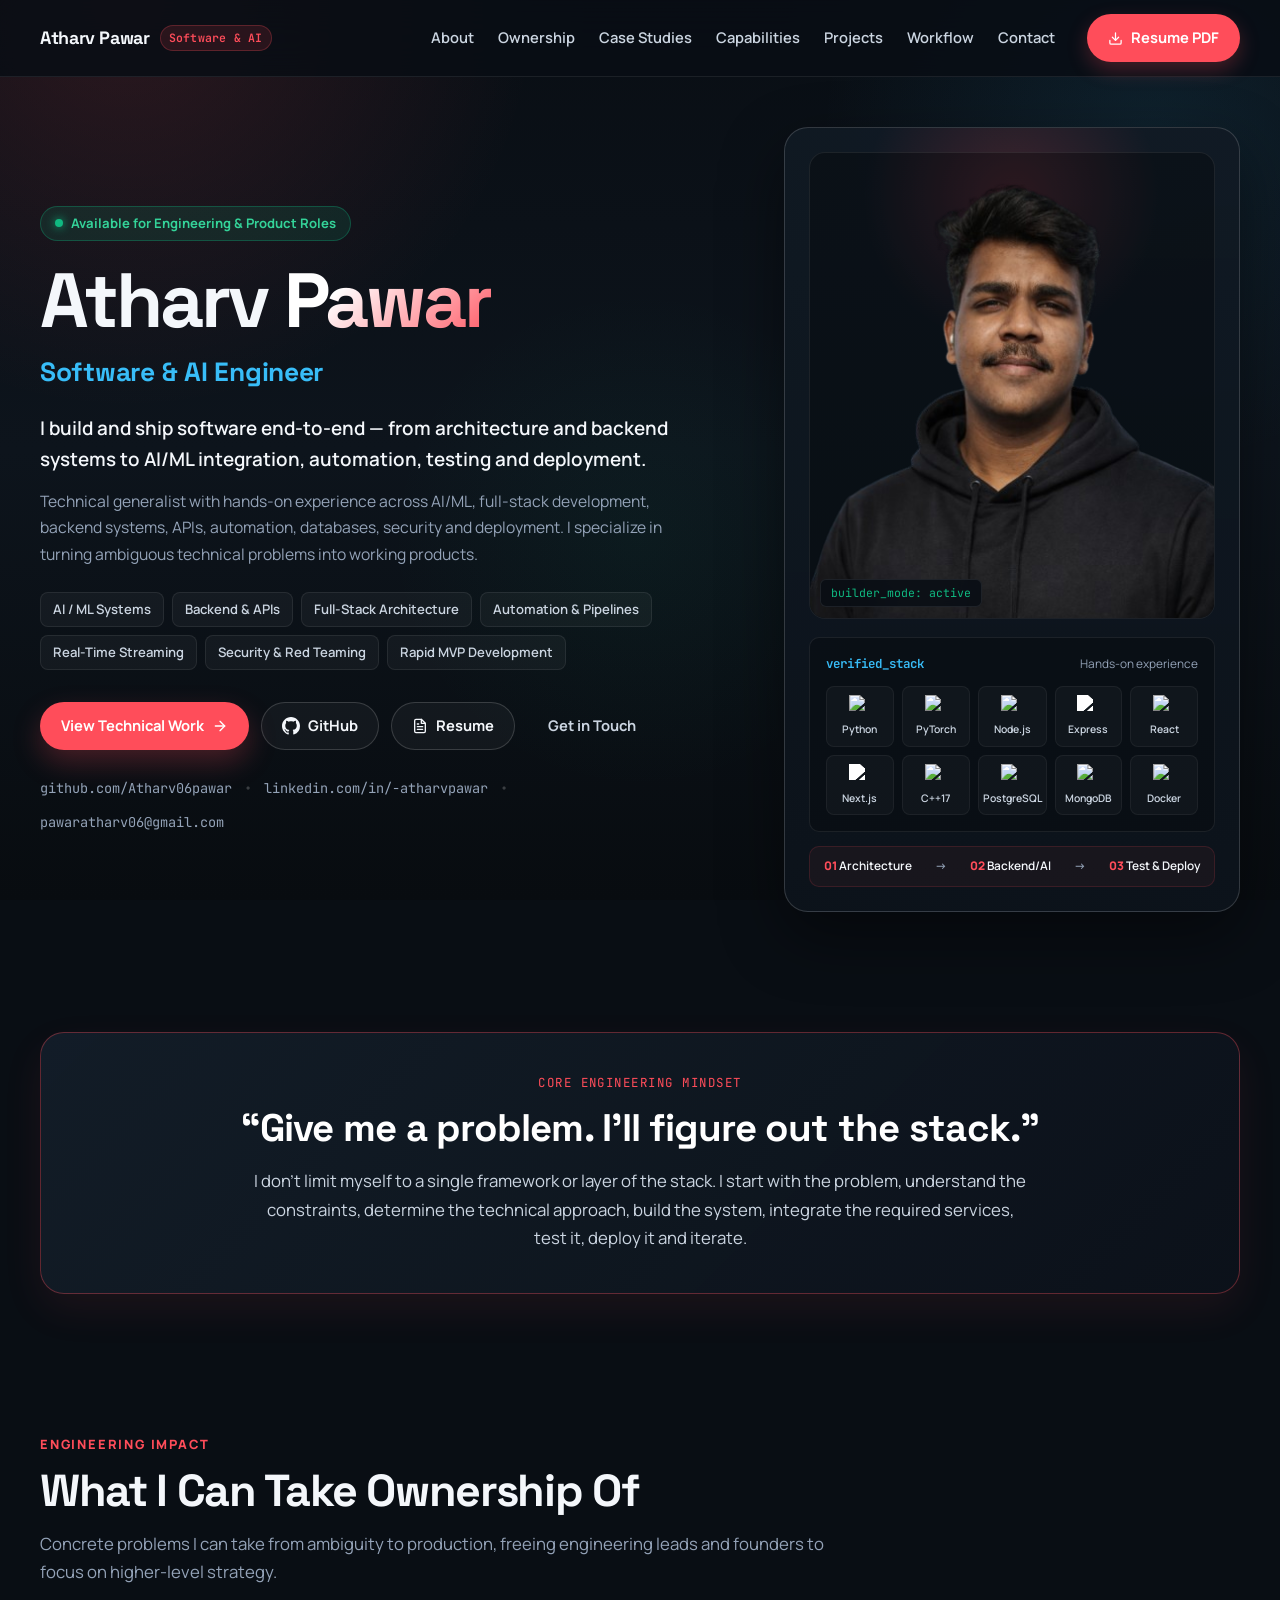
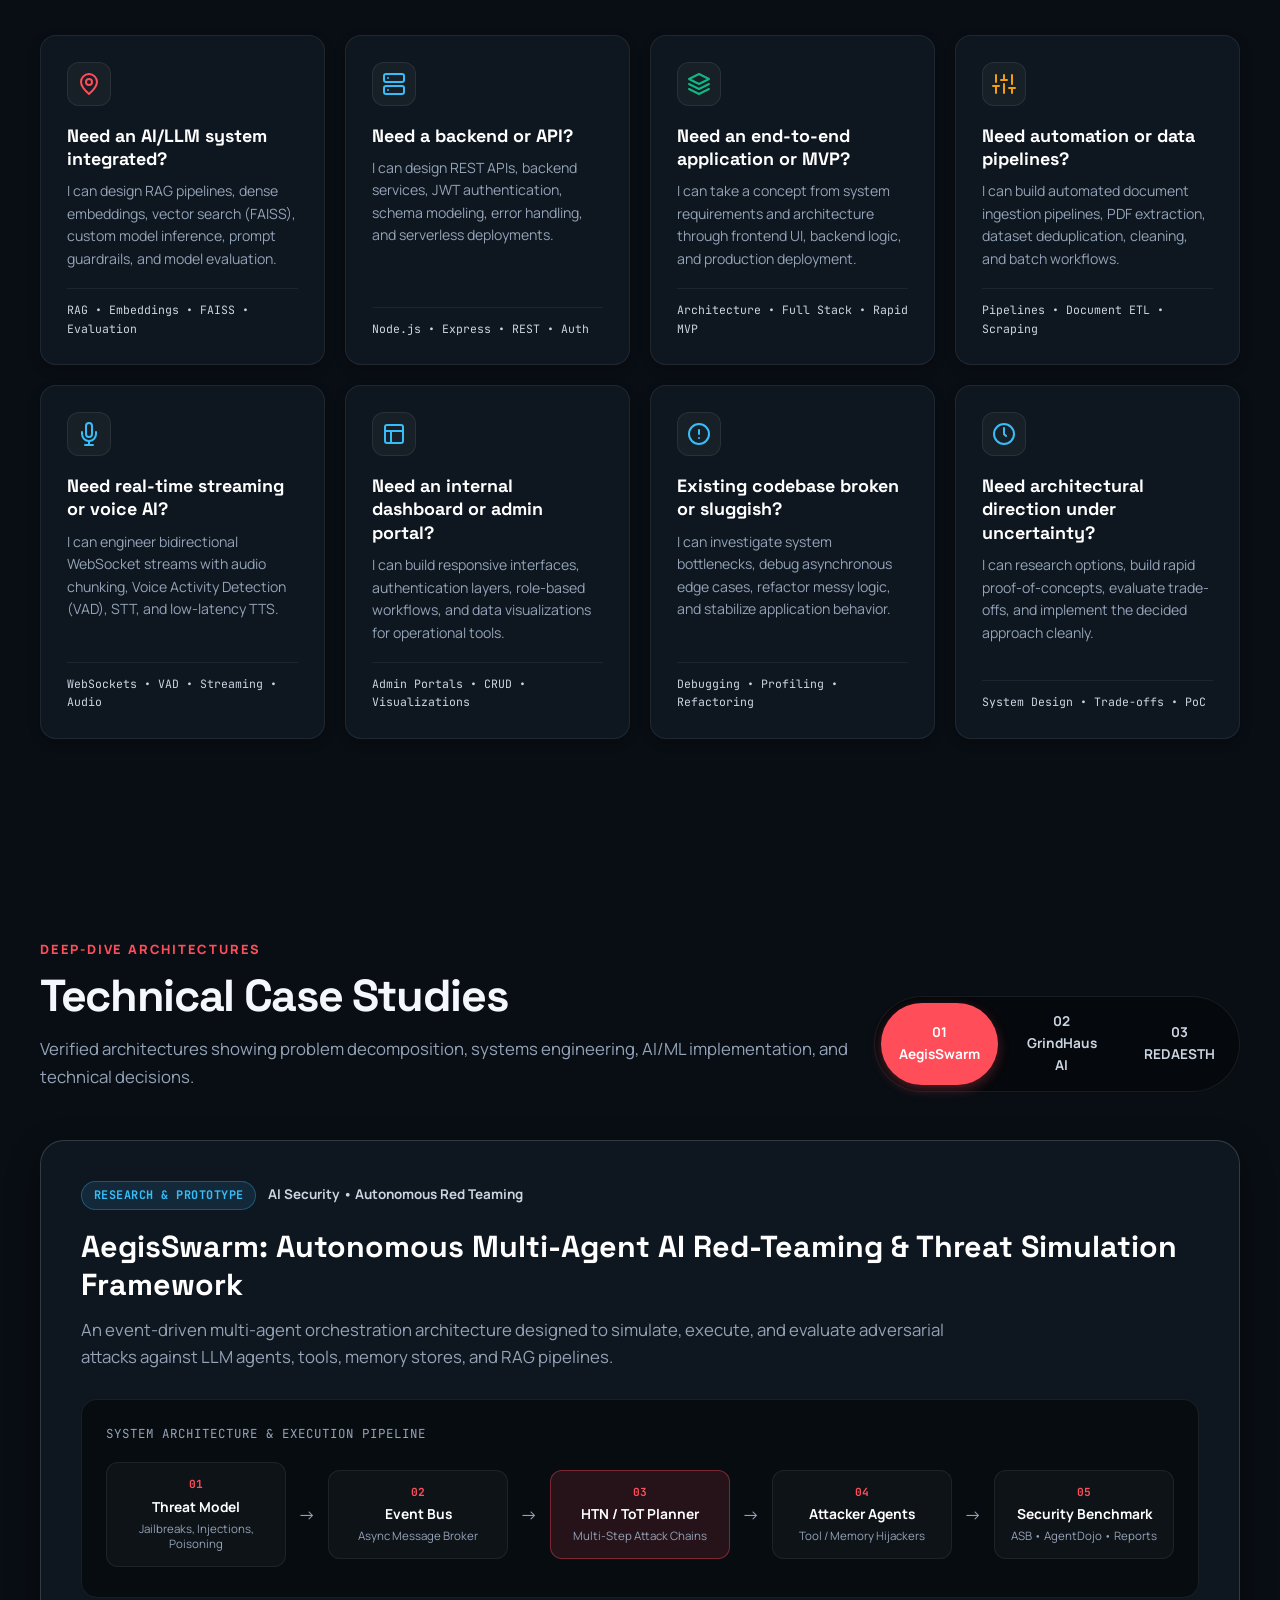
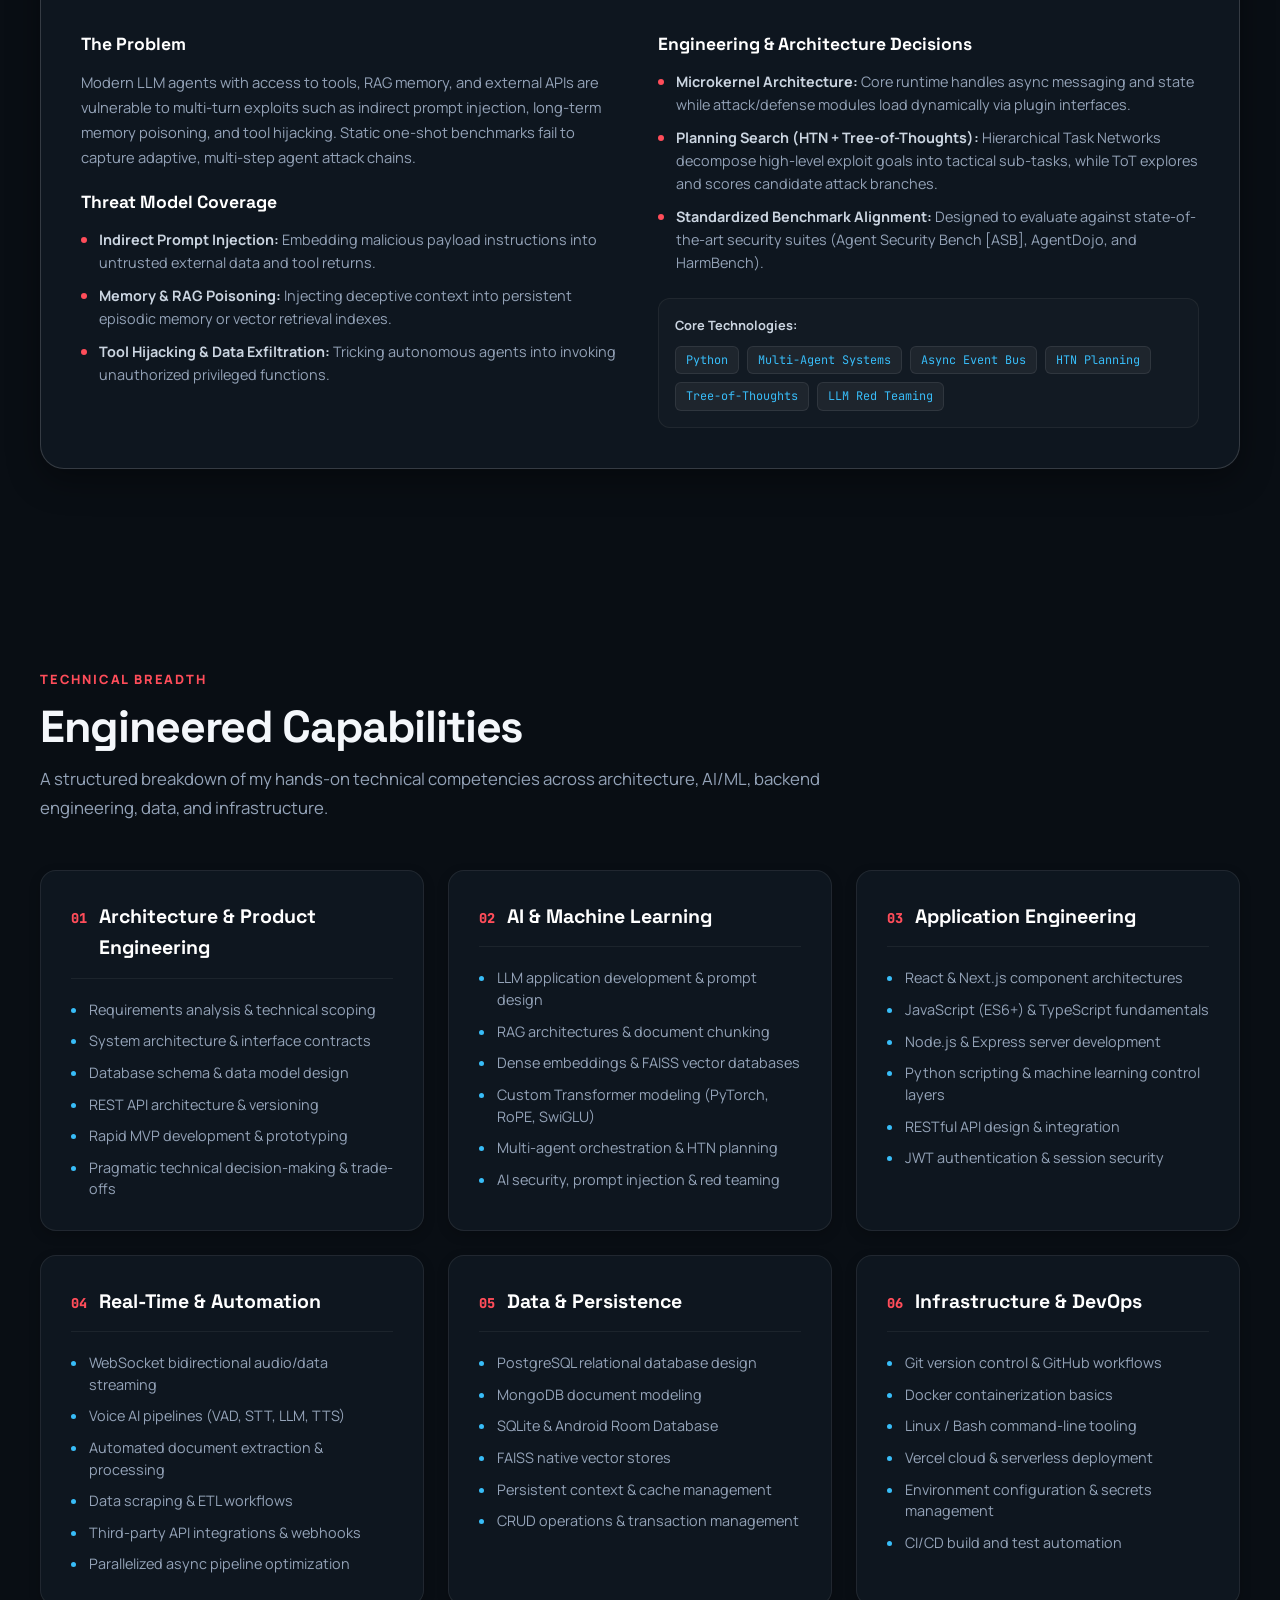
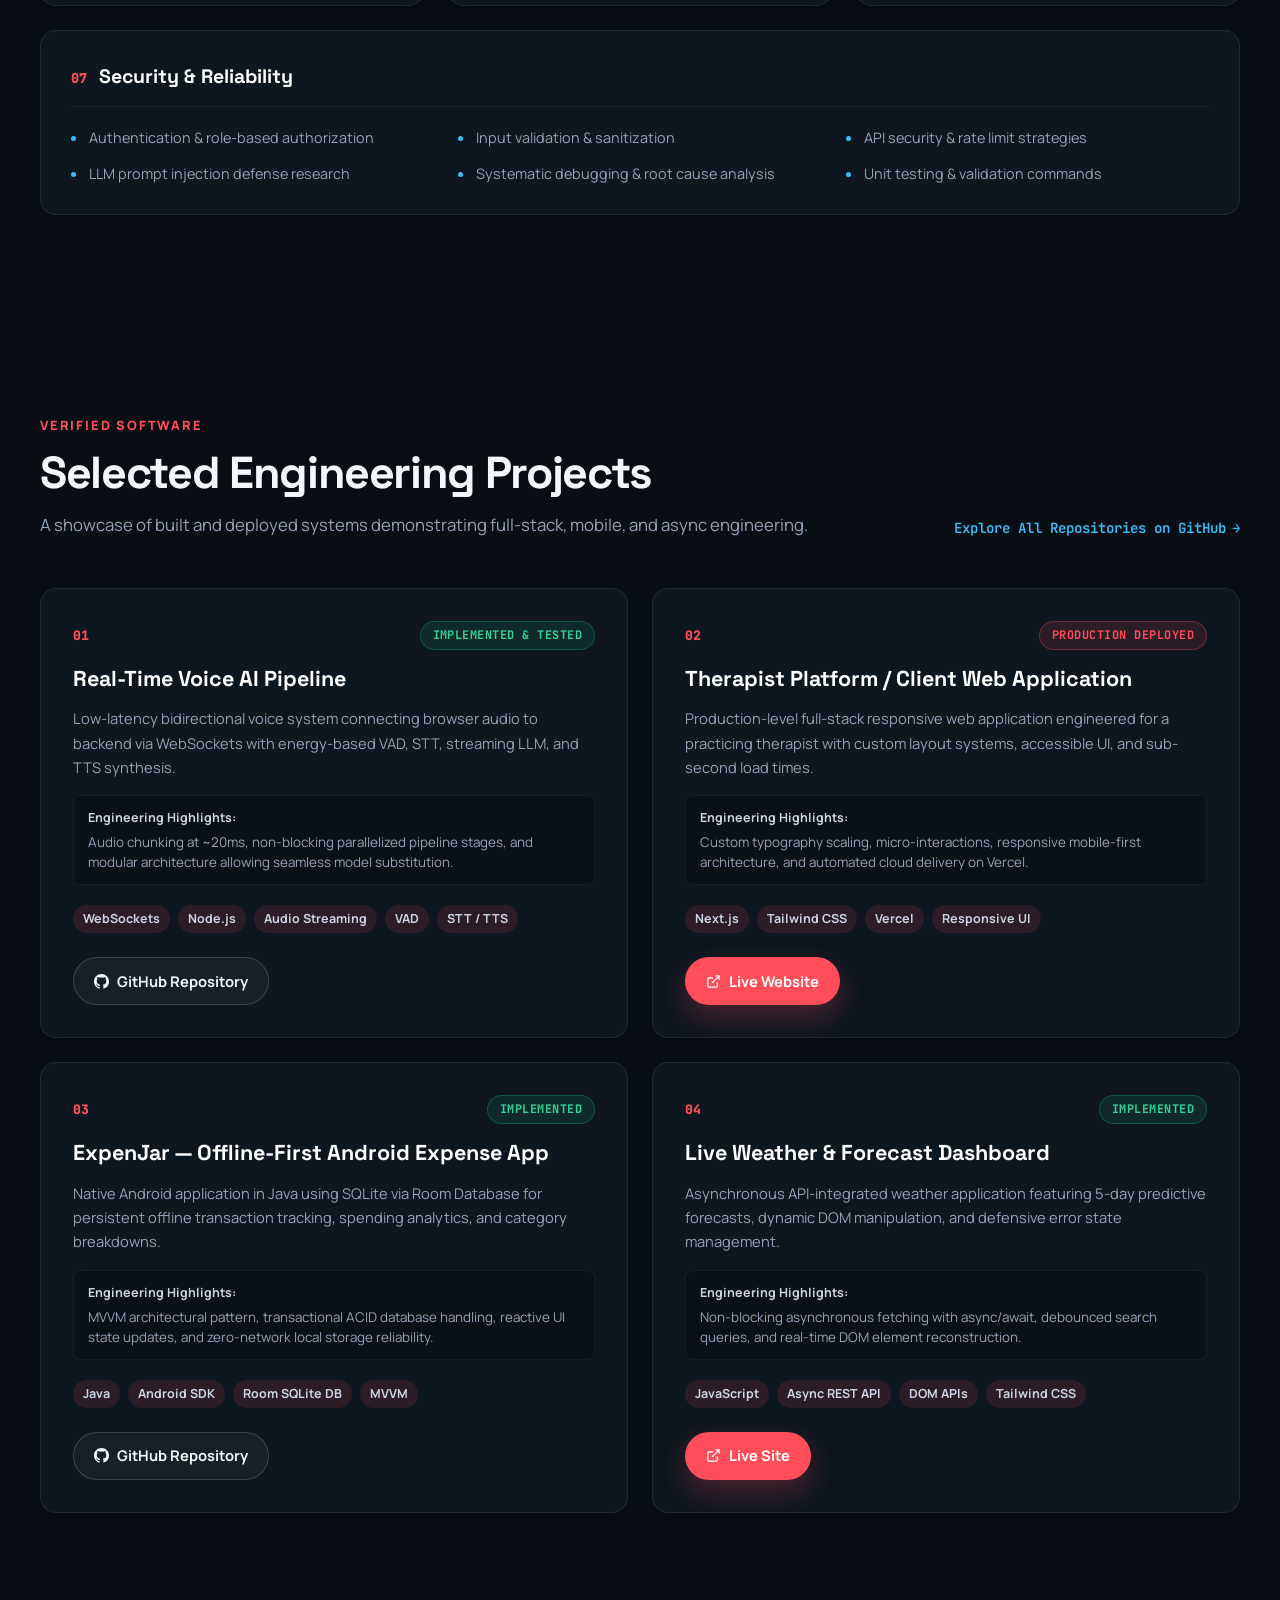
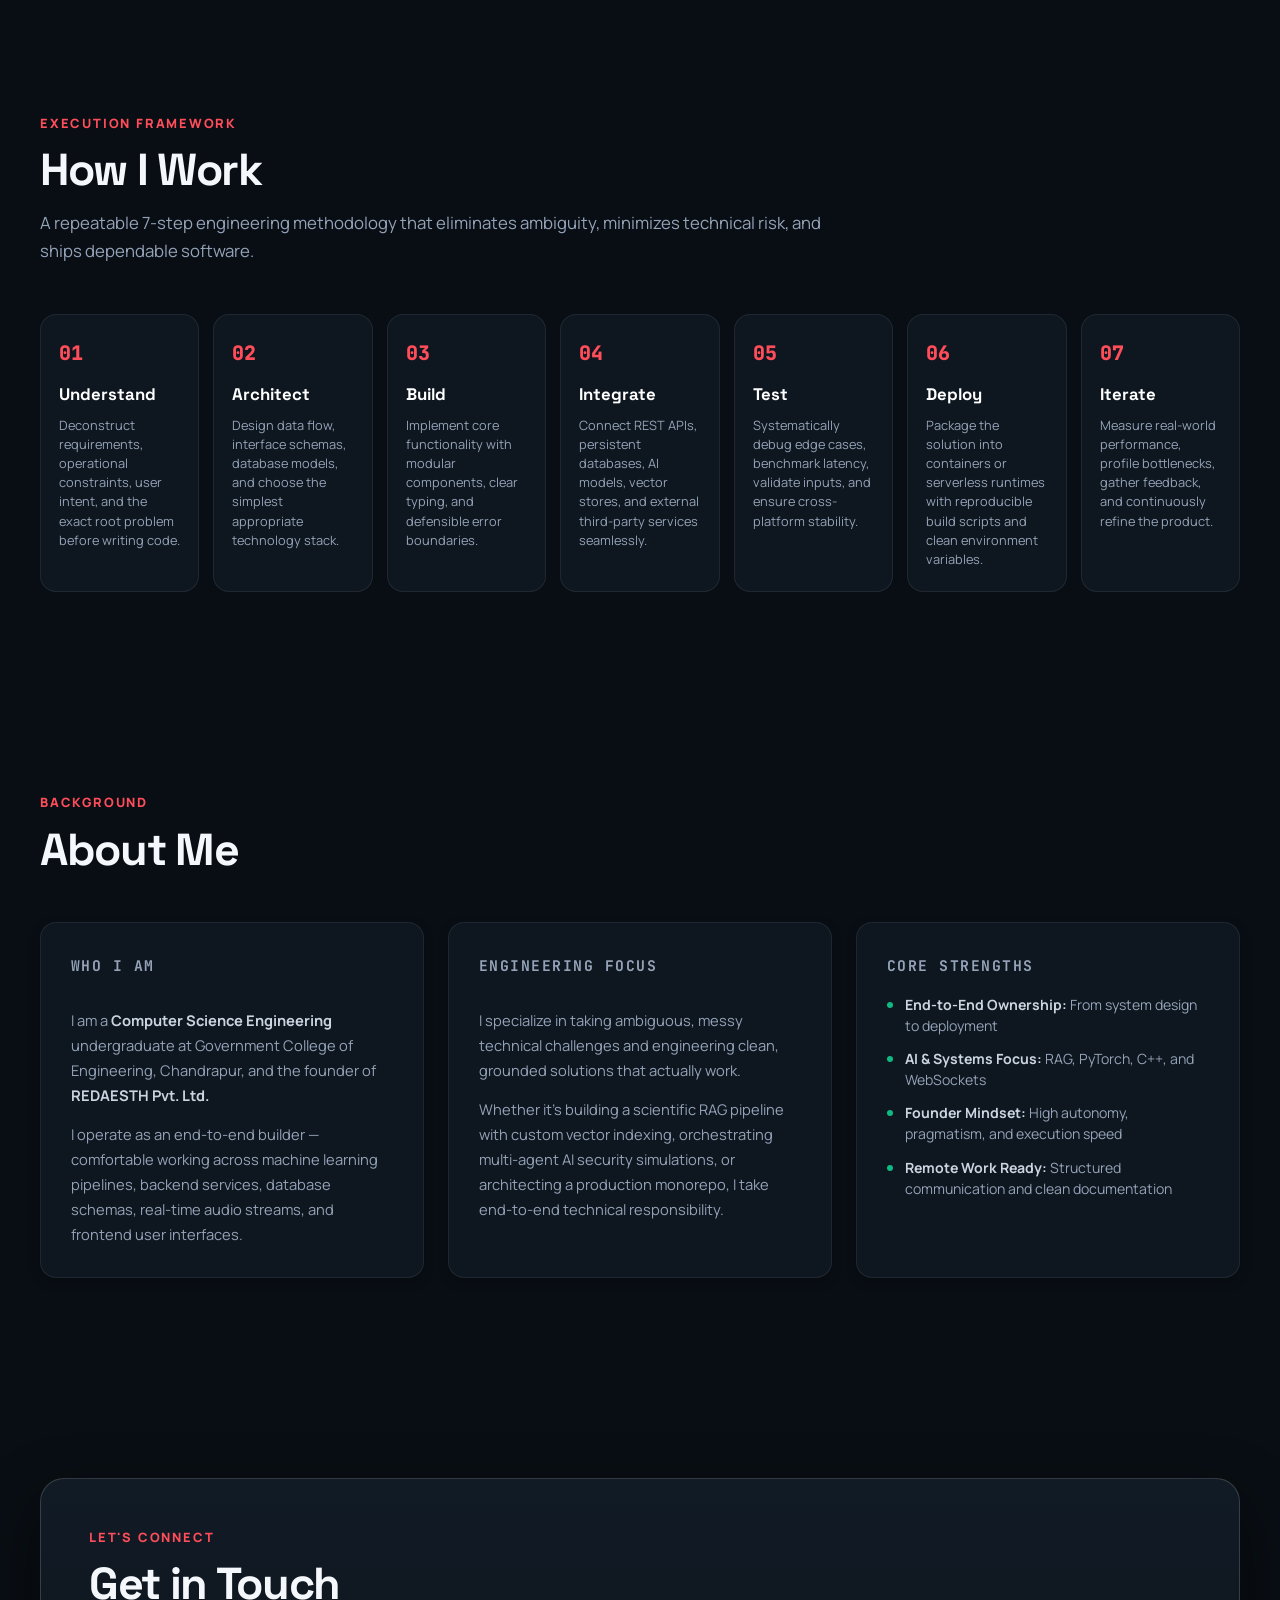
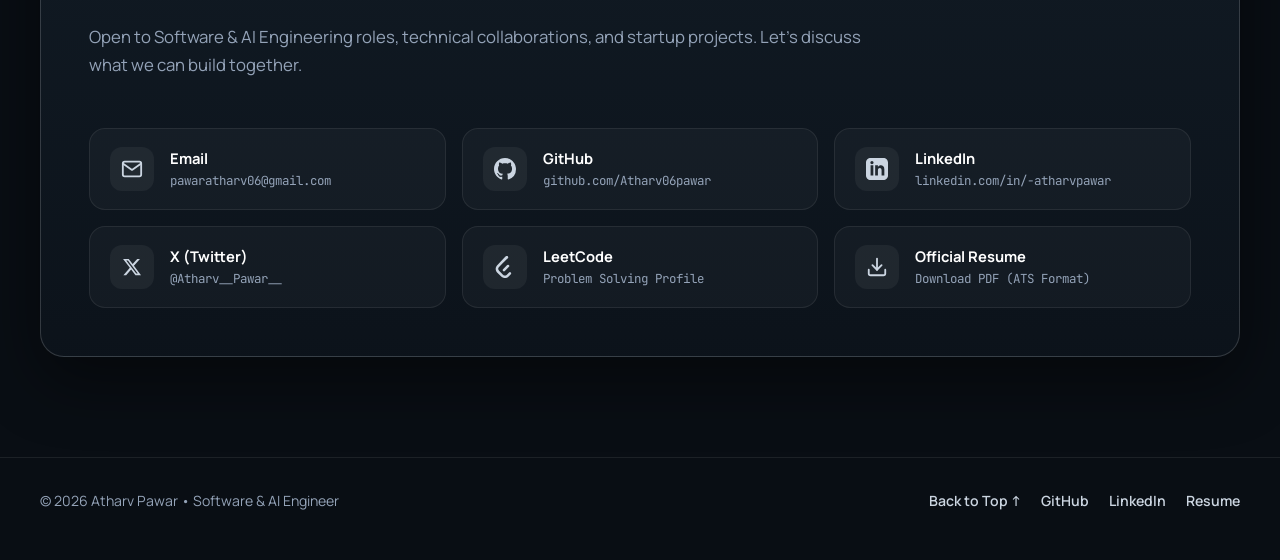
==== commit 16e9b622: "Transform portfolio into Software and AI Engineer profile" ====
--- a/index.html
+++ b/index.html
@@ -1,287 +1,1080 @@
 <!DOCTYPE html>
 <html lang="en">
 <head>
-<meta charset="UTF-8">
-<meta name="viewport" content="width=device-width, initial-scale=1.0">
-<title>Atharv Pawar | Frontend-Focused Full Stack Developer</title>
-<meta name="description" content="Atharv Pawar - Frontend-focused Full Stack Developer specializing in React, Next.js, JavaScript and scalable UI systems. View projects, portfolio and contact details.">
-<meta name="keywords" content="Atharv Pawar, Atharv Pawar developer, Frontend Developer India, React Developer, Next.js Developer, Full Stack Developer Portfolio">
-<meta name="author" content="Atharv Pawar">
-<meta property="og:title" content="Atharv Pawar | Developer Portfolio">
-<meta property="og:description" content="Frontend-focused Full Stack Developer building scalable and production-ready web applications.">
-<meta property="og:type" content="website">
-<meta property="og:url" content="https://atharvpawar.work.gd/">
-<meta name="theme-color" content="#0b1116">
-<link rel="preconnect" href="https://fonts.googleapis.com">
-<link rel="preconnect" href="https://fonts.gstatic.com" crossorigin>
-<link href="https://fonts.googleapis.com/css2?family=Manrope:wght@400;500;600;700;800&family=Space+Grotesk:wght@500;700&display=swap" rel="stylesheet">
-<link rel="stylesheet" href="css/style.css">
+  <meta charset="UTF-8">
+  <meta name="viewport" content="width=device-width, initial-scale=1.0">
+  <title>Atharv Pawar | Software &amp; AI Engineer</title>
+  <meta name="description" content="Atharv Pawar — Software &amp; AI Engineer. End-to-end technical generalist building software, AI systems, backend architectures, RAG pipelines, and automation.">
+  <meta name="keywords" content="Atharv Pawar, Software Engineer, AI Engineer, Machine Learning, RAG, PyTorch, Backend Engineer, Full Stack Developer, AegisSwarm, REDAESTH">
+  <meta name="author" content="Atharv Pawar">
+  
+  <!-- Open Graph / Social Metadata -->
+  <meta property="og:title" content="Atharv Pawar | Software &amp; AI Engineer">
+  <meta property="og:description" content="I build and ship software end-to-end — from architecture and backend systems to AI/ML integration, automation, testing and deployment.">
+  <meta property="og:type" content="website">
+  <meta property="og:url" content="https://atharvpawar.work.gd/">
+  <meta property="og:image" content="https://atharvpawar.work.gd/assets/profile.png">
+  
+  <!-- Twitter Card Metadata -->
+  <meta name="twitter:card" content="summary_large_image">
+  <meta name="twitter:title" content="Atharv Pawar | Software &amp; AI Engineer">
+  <meta name="twitter:description" content="I build and ship software end-to-end — from architecture and backend systems to AI/ML integration, automation, testing and deployment.">
+  <meta name="twitter:image" content="https://atharvpawar.work.gd/assets/profile.png">
+  
+  <meta name="theme-color" content="#090e14">
+  
+  <!-- Google Fonts -->
+  <link rel="preconnect" href="https://fonts.googleapis.com">
+  <link rel="preconnect" href="https://fonts.gstatic.com" crossorigin>
+  <link href="https://fonts.googleapis.com/css2?family=JetBrains+Mono:wght@400;500;600;700&family=Manrope:wght@400;500;600;700;800&family=Space+Grotesk:wght@500;600;700;800&display=swap" rel="stylesheet">
+  
+  <!-- Stylesheet -->
+  <link rel="stylesheet" href="./css/style.css">
+
+  <!-- Schema.org JSON-LD -->
+  <script type="application/ld+json">
+  {
+    "@context": "https://schema.org",
+    "@type": "Person",
+    "name": "Atharv Pawar",
+    "jobTitle": "Software & AI Engineer",
+    "url": "https://atharvpawar.work.gd/",
+    "sameAs": [
+      "https://github.com/Atharv06pawar",
+      "https://www.linkedin.com/in/-atharvpawar",
+      "https://x.com/Atharv__Pawar__",
+      "https://leetcode.com/u/E9UsSExKDg/"
+    ],
+    "knowsAbout": [
+      "Software Engineering",
+      "Artificial Intelligence",
+      "Retrieval-Augmented Generation (RAG)",
+      "PyTorch",
+      "Backend Architecture",
+      "Node.js",
+      "Express",
+      "React",
+      "Next.js",
+      "C++",
+      "Python",
+      "WebSockets",
+      "FAISS",
+      "AI Security"
+    ],
+    "worksFor": {
+      "@type": "Organization",
+      "name": "REDAESTH Pvt. Ltd."
+    }
+  }
+  </script>
 </head>
 <body>
-<header class="site-header">
-  <div class="container">
-    <nav class="navbar" aria-label="Primary">
-      <a class="brand" href="#home">Atharv Pawar</a>
-
-      <button class="menu-toggle" id="menuToggle" type="button" aria-expanded="false" aria-controls="siteNav" aria-label="Toggle navigation">
-        <span></span>
-        <span></span>
-        <span></span>
-      </button>
-
-      <div class="nav-panel" id="siteNav">
-        <a href="#about">About</a>
-        <a href="#projects">Projects</a>
-        <a href="#contact">Contact</a>
-        <a href="assets/ATHARV-PAWAR-Resume.pdf" download="ATHARV-PAWAR-Resume.pdf" class="nav-resume">Resume</a>
+
+  <!-- Site Header & Sticky Navigation -->
+  <header class="site-header" id="top">
+    <div class="container">
+      <nav class="navbar" aria-label="Primary Navigation">
+        <a class="brand" href="#top" aria-label="Atharv Pawar Home">
+          <span class="brand-name">Atharv Pawar</span>
+          <span class="brand-badge">Software &amp; AI</span>
+        </a>
+
+        <button class="menu-toggle" id="menuToggle" type="button" aria-expanded="false" aria-controls="siteNav" aria-label="Toggle navigation menu">
+          <span class="menu-bar"></span>
+          <span class="menu-bar"></span>
+          <span class="menu-bar"></span>
+        </button>
+
+        <div class="nav-panel" id="siteNav">
+          <a href="#about" class="nav-link">About</a>
+          <a href="#ownership" class="nav-link">Ownership</a>
+          <a href="#case-studies" class="nav-link">Case Studies</a>
+          <a href="#capabilities" class="nav-link">Capabilities</a>
+          <a href="#projects" class="nav-link">Projects</a>
+          <a href="#workflow" class="nav-link">Workflow</a>
+          <a href="#contact" class="nav-link">Contact</a>
+          <div class="nav-actions">
+            <a href="assets/ATHARV-PAWAR-Resume.pdf" download="ATHARV-PAWAR-Resume.pdf" class="button button-nav-resume" target="_blank" rel="noopener">
+              <svg width="15" height="15" viewBox="0 0 24 24" fill="none" stroke="currentColor" stroke-width="2" stroke-linecap="round" stroke-linejoin="round" aria-hidden="true"><path d="M21 15v4a2 2 0 0 1-2 2H5a2 2 0 0 1-2-2v-4"></path><polyline points="7 10 12 15 17 10"></polyline><line x1="12" y1="15" x2="12" y2="3"></line></svg>
+              <span>Resume PDF</span>
+            </a>
+          </div>
+        </div>
+      </nav>
+    </div>
+  </header>
+
+  <main id="main-content">
+    
+    <!-- Hero Section -->
+    <section id="hero" class="section hero">
+      <div class="container hero-grid">
+        <div class="hero-copy" data-reveal="up">
+          <div class="status-indicator">
+            <span class="status-dot"></span>
+            <span class="status-text">Available for Engineering &amp; Product Roles</span>
+          </div>
+
+          <h1 class="hero-title">
+            Atharv <span class="text-gradient">Pawar</span>
+          </h1>
+          <p class="hero-role">Software &amp; AI Engineer</p>
+
+          <p class="hero-pitch">
+            I build and ship software end-to-end &mdash; from architecture and backend systems to AI/ML integration, automation, testing and deployment.
+          </p>
+          
+          <p class="hero-subpitch">
+            Technical generalist with hands-on experience across AI/ML, full-stack development, backend systems, APIs, automation, databases, security and deployment. I specialize in turning ambiguous technical problems into working products.
+          </p>
+
+          <!-- Core Capability Tags -->
+          <div class="hero-chips" aria-label="Core Engineering Capabilities">
+            <span class="chip">AI / ML Systems</span>
+            <span class="chip">Backend &amp; APIs</span>
+            <span class="chip">Full-Stack Architecture</span>
+            <span class="chip">Automation &amp; Pipelines</span>
+            <span class="chip">Real-Time Streaming</span>
+            <span class="chip">Security &amp; Red Teaming</span>
+            <span class="chip">Rapid MVP Development</span>
+          </div>
+
+          <div class="hero-actions">
+            <a href="#case-studies" class="button button-primary">
+              <span>View Technical Work</span>
+              <svg width="16" height="16" viewBox="0 0 24 24" fill="none" stroke="currentColor" stroke-width="2" stroke-linecap="round" stroke-linejoin="round" aria-hidden="true"><line x1="5" y1="12" x2="19" y2="12"></line><polyline points="12 5 19 12 12 19"></polyline></svg>
+            </a>
+            <a href="https://github.com/Atharv06pawar" target="_blank" rel="noreferrer" class="button button-secondary">
+              <svg width="18" height="18" viewBox="0 0 24 24" fill="currentColor" aria-hidden="true"><path d="M12 0C5.37 0 0 5.37 0 12c0 5.31 3.435 9.795 8.205 11.385.6.105.825-.255.825-.57 0-.285-.015-1.23-.015-2.235-3.015.555-3.795-.735-4.035-1.41-.135-.345-.72-1.41-1.23-1.695-.42-.225-1.02-.78-.015-.795.945-.015 1.62.87 1.845 1.23 1.08 1.815 2.805 1.305 3.495.99.105-.78.42-1.305.765-1.605-2.67-.3-5.46-1.335-5.46-5.925 0-1.305.465-2.385 1.23-3.225-.12-.3-.54-1.53.12-3.18 0 0 1.005-.315 3.3 1.23.96-.27 1.98-.405 3-.405s2.04.135 3 .405c2.295-1.56 3.3-1.23 3.3-1.23.66 1.65.24 2.88.12 3.18.765.84 1.23 1.905 1.23 3.225 0 4.605-2.805 5.625-5.475 5.925.435.375.81 1.095.81 2.22 0 1.605-.015 2.895-.015 3.3 0 .315.225.69.825.57A12.02 12.02 0 0024 12c0-6.63-5.37-12-12-12z"/></svg>
+              <span>GitHub</span>
+            </a>
+            <a href="assets/ATHARV-PAWAR-Resume.pdf" download="ATHARV-PAWAR-Resume.pdf" class="button button-secondary" target="_blank" rel="noopener">
+              <svg width="16" height="16" viewBox="0 0 24 24" fill="none" stroke="currentColor" stroke-width="2" stroke-linecap="round" stroke-linejoin="round" aria-hidden="true"><path d="M14 2H6a2 2 0 0 0-2 2v16a2 2 0 0 0 2 2h12a2 2 0 0 0 2-2V8z"></path><polyline points="14 2 14 8 20 8"></polyline><line x1="16" y1="13" x2="8" y2="13"></line><line x1="16" y1="17" x2="8" y2="17"></line><polyline points="10 9 9 9 8 9"></polyline></svg>
+              <span>Resume</span>
+            </a>
+            <a href="#contact" class="button button-tertiary">Get in Touch</a>
+          </div>
+
+          <div class="hero-quick-links" aria-label="Social and professional links">
+            <a href="https://github.com/Atharv06pawar" target="_blank" rel="noreferrer">github.com/Atharv06pawar</a>
+            <span class="link-divider">&bull;</span>
+            <a href="https://www.linkedin.com/in/-atharvpawar" target="_blank" rel="noreferrer">linkedin.com/in/-atharvpawar</a>
+            <span class="link-divider">&bull;</span>
+            <a href="mailto:pawaratharv06@gmail.com">pawaratharv06@gmail.com</a>
+          </div>
+        </div>
+
+        <div class="hero-visual" data-reveal="scale">
+          <div class="profile-card">
+            <div class="profile-glow"></div>
+            
+            <div class="profile-frame">
+              <img src="assets/profile.png" alt="Atharv Pawar — Software &amp; AI Engineer" class="profile-image">
+              <div class="profile-tag-overlay">
+                <span class="code-font">builder_mode: active</span>
+              </div>
+            </div>
+
+            <!-- Verified Technical Stack Matrix -->
+            <div class="stack-panel">
+              <div class="stack-panel-header">
+                <span class="code-font stack-label">verified_stack</span>
+                <span class="stack-sub">Hands-on experience</span>
+              </div>
+              <div class="stack-grid" aria-label="Verified Tools and Technologies">
+                <div class="tech-chip" title="Python"><img src="https://cdn.jsdelivr.net/gh/devicons/devicon/icons/python/python-original.svg" alt="Python"><span>Python</span></div>
+                <div class="tech-chip" title="PyTorch"><img src="https://cdn.jsdelivr.net/gh/devicons/devicon/icons/pytorch/pytorch-original.svg" alt="PyTorch"><span>PyTorch</span></div>
+                <div class="tech-chip" title="Node.js"><img src="https://cdn.jsdelivr.net/gh/devicons/devicon/icons/nodejs/nodejs-original.svg" alt="Node.js"><span>Node.js</span></div>
+                <div class="tech-chip" title="Express"><img src="https://cdn.jsdelivr.net/gh/devicons/devicon/icons/express/express-original.svg" alt="Express" class="invert-icon"><span>Express</span></div>
+                <div class="tech-chip" title="React"><img src="https://cdn.jsdelivr.net/gh/devicons/devicon/icons/react/react-original.svg" alt="React"><span>React</span></div>
+                <div class="tech-chip" title="Next.js"><img src="https://cdn.jsdelivr.net/gh/devicons/devicon/icons/nextjs/nextjs-original.svg" alt="Next.js" class="invert-icon"><span>Next.js</span></div>
+                <div class="tech-chip" title="C++"><img src="https://cdn.jsdelivr.net/gh/devicons/devicon/icons/cplusplus/cplusplus-original.svg" alt="C++"><span>C++17</span></div>
+                <div class="tech-chip" title="PostgreSQL"><img src="https://cdn.jsdelivr.net/gh/devicons/devicon/icons/postgresql/postgresql-original.svg" alt="PostgreSQL"><span>PostgreSQL</span></div>
+                <div class="tech-chip" title="MongoDB"><img src="https://cdn.jsdelivr.net/gh/devicons/devicon/icons/mongodb/mongodb-original.svg" alt="MongoDB"><span>MongoDB</span></div>
+                <div class="tech-chip" title="Docker"><img src="https://cdn.jsdelivr.net/gh/devicons/devicon/icons/docker/docker-original.svg" alt="Docker"><span>Docker</span></div>
+              </div>
+            </div>
+
+            <!-- Execution Pipeline Node Display -->
+            <div class="flow-mini-widget">
+              <div class="flow-step-mini"><span>01</span> Architecture</div>
+              <div class="flow-arrow-mini">&rarr;</div>
+              <div class="flow-step-mini"><span>02</span> Backend/AI</div>
+              <div class="flow-arrow-mini">&rarr;</div>
+              <div class="flow-step-mini"><span>03</span> Test &amp; Deploy</div>
+            </div>
+          </div>
+        </div>
       </div>
-    </nav>
-  </div>
-</header>
-
-<main>
-  <section id="home" class="section hero">
-    <div class="container hero-grid">
-      <div class="hero-copy" data-reveal="up">
-        <p class="hero-intro">Hello, I'm</p>
-        <h1>Atharv <span>Pawar</span></h1>
-        <p class="hero-role">Frontend-Focused Full Stack Developer</p>
-        <p class="hero-description">
-          I build responsive, scalable and production-ready web applications
-          using React, Next.js and structured frontend systems
-          built for real-world usage.
-        </p>
-
-        <div class="hero-actions">
-          <a href="#projects" class="button button-primary">View Projects</a>
-          <a href="assets/ATHARV-PAWAR-Resume.pdf" download="ATHARV-PAWAR-Resume.pdf" class="button button-secondary">Download Resume</a>
-        </div>
-
-        <div class="hero-links" aria-label="Quick links">
-          <a href="https://github.com/Atharv06pawar" target="_blank" rel="noreferrer">GitHub</a>
-          <a href="https://www.linkedin.com/in/-atharvpawar" target="_blank" rel="noreferrer">LinkedIn</a>
-          <a href="mailto:pawaratharv06@gmail.com">Email</a>
+    </section>
+
+    <!-- Core Philosophy Section -->
+    <section class="section section-philosophy" id="philosophy">
+      <div class="container">
+        <div class="philosophy-box" data-reveal="up">
+          <div class="philosophy-kicker">Core Engineering Mindset</div>
+          <h2 class="philosophy-heading">
+            &ldquo;Give me a problem. I'll figure out the stack.&rdquo;
+          </h2>
+          <p class="philosophy-copy">
+            I don't limit myself to a single framework or layer of the stack. I start with the problem, understand the constraints, determine the technical approach, build the system, integrate the required services, test it, deploy it and iterate.
+          </p>
         </div>
       </div>
-
-      <div class="hero-visual" data-reveal="scale">
-        <div class="profile-card">
-          <div class="profile-glow"></div>
-          <div class="profile-frame">
-            <img src="assets/profile.png" alt="Atharv Pawar portrait" class="profile-image">
-          </div>
-
-          <div class="stack-panel">
-            <p>Core tools and technologies</p>
-            <div class="stack-grid" aria-label="Core tools and technologies">
-              <span class="stack-chip"><img src="https://cdn.jsdelivr.net/gh/devicons/devicon/icons/react/react-original.svg" alt="React"></span>
-              <span class="stack-chip"><img src="https://cdn.jsdelivr.net/gh/devicons/devicon/icons/nextjs/nextjs-original.svg" alt="Next.js"></span>
-              <span class="stack-chip"><img src="https://cdn.jsdelivr.net/gh/devicons/devicon/icons/javascript/javascript-original.svg" alt="JavaScript"></span>
-              <span class="stack-chip"><img src="https://cdn.jsdelivr.net/gh/devicons/devicon/icons/html5/html5-original.svg" alt="HTML5"></span>
-              <span class="stack-chip"><img src="https://cdn.jsdelivr.net/gh/devicons/devicon/icons/css3/css3-original.svg" alt="CSS3"></span>
-              <span class="stack-chip"><img src="https://cdn.jsdelivr.net/gh/devicons/devicon/icons/nodejs/nodejs-original.svg" alt="Node.js"></span>
-              <span class="stack-chip"><img src="https://cdn.jsdelivr.net/gh/devicons/devicon/icons/mongodb/mongodb-original.svg" alt="MongoDB"></span>
-              <span class="stack-chip"><img src="https://cdn.jsdelivr.net/gh/devicons/devicon/icons/postgresql/postgresql-original.svg" alt="PostgreSQL"></span>
-              <span class="stack-chip"><img src="https://cdn.jsdelivr.net/gh/devicons/devicon/icons/git/git-original.svg" alt="Git"></span>
-              <span class="stack-chip"><img src="https://cdn.jsdelivr.net/gh/devicons/devicon/icons/docker/docker-original.svg" alt="Docker"></span>
-            </div>
-          </div>
-        </div>
+    </section>
+
+    <!-- What I Can Take Ownership Of Section -->
+    <section class="section" id="ownership">
+      <div class="container">
+        <div class="section-heading" data-reveal="up">
+          <p class="section-kicker">Engineering Impact</p>
+          <h2>What I Can Take Ownership Of</h2>
+          <p class="section-lead">
+            Concrete problems I can take from ambiguity to production, freeing engineering leads and founders to focus on higher-level strategy.
+          </p>
+        </div>
+
+        <div class="ownership-grid">
+          <article class="ownership-card" data-reveal="up">
+            <div class="ownership-icon">
+              <svg width="24" height="24" viewBox="0 0 24 24" fill="none" stroke="currentColor" stroke-width="2" stroke-linecap="round" stroke-linejoin="round"><path d="M12 2a8 8 0 0 0-8 8c0 5 8 12 8 12s8-7 8-12a8 8 0 0 0-8-8z"></path><circle cx="12" cy="10" r="3"></circle></svg>
+            </div>
+            <h3>Need an AI/LLM system integrated?</h3>
+            <p>I can design RAG pipelines, dense embeddings, vector search (FAISS), custom model inference, prompt guardrails, and model evaluation.</p>
+            <span class="ownership-tag">RAG &bull; Embeddings &bull; FAISS &bull; Evaluation</span>
+          </article>
+
+          <article class="ownership-card" data-reveal="up">
+            <div class="ownership-icon">
+              <svg width="24" height="24" viewBox="0 0 24 24" fill="none" stroke="currentColor" stroke-width="2" stroke-linecap="round" stroke-linejoin="round"><rect x="2" y="2" width="20" height="8" rx="2" ry="2"></rect><rect x="2" y="14" width="20" height="8" rx="2" ry="2"></rect><line x1="6" y1="6" x2="6.01" y2="6"></line><line x1="6" y1="18" x2="6.01" y2="18"></line></svg>
+            </div>
+            <h3>Need a backend or API?</h3>
+            <p>I can design REST APIs, backend services, JWT authentication, schema modeling, error handling, and serverless deployments.</p>
+            <span class="ownership-tag">Node.js &bull; Express &bull; REST &bull; Auth</span>
+          </article>
+
+          <article class="ownership-card" data-reveal="up">
+            <div class="ownership-icon">
+              <svg width="24" height="24" viewBox="0 0 24 24" fill="none" stroke="currentColor" stroke-width="2" stroke-linecap="round" stroke-linejoin="round"><polygon points="12 2 2 7 12 12 22 7 12 2"></polygon><polyline points="2 17 12 22 22 17"></polyline><polyline points="2 12 12 17 22 12"></polyline></svg>
+            </div>
+            <h3>Need an end-to-end application or MVP?</h3>
+            <p>I can take a concept from system requirements and architecture through frontend UI, backend logic, and production deployment.</p>
+            <span class="ownership-tag">Architecture &bull; Full Stack &bull; Rapid MVP</span>
+          </article>
+
+          <article class="ownership-card" data-reveal="up">
+            <div class="ownership-icon">
+              <svg width="24" height="24" viewBox="0 0 24 24" fill="none" stroke="currentColor" stroke-width="2" stroke-linecap="round" stroke-linejoin="round"><line x1="4" y1="21" x2="4" y2="14"></line><line x1="4" y1="10" x2="4" y2="3"></line><line x1="12" y1="21" x2="12" y2="12"></line><line x1="12" y1="8" x2="12" y2="3"></line><line x1="20" y1="21" x2="20" y2="16"></line><line x1="20" y1="12" x2="20" y2="3"></line><line x1="1" y1="14" x2="7" y2="14"></line><line x1="9" y1="8" x2="15" y2="8"></line><line x1="17" y1="16" x2="23" y2="16"></line></svg>
+            </div>
+            <h3>Need automation or data pipelines?</h3>
+            <p>I can build automated document ingestion pipelines, PDF extraction, dataset deduplication, cleaning, and batch workflows.</p>
+            <span class="ownership-tag">Pipelines &bull; Document ETL &bull; Scraping</span>
+          </article>
+
+          <article class="ownership-card" data-reveal="up">
+            <div class="ownership-icon">
+              <svg width="24" height="24" viewBox="0 0 24 24" fill="none" stroke="currentColor" stroke-width="2" stroke-linecap="round" stroke-linejoin="round"><path d="M12 1a3 3 0 0 0-3 3v8a3 3 0 0 0 6 0V4a3 3 0 0 0-3-3z"></path><path d="M19 10v2a7 7 0 0 1-14 0v-2"></path><line x1="12" y1="19" x2="12" y2="23"></line><line x1="8" y1="23" x2="16" y2="23"></line></svg>
+            </div>
+            <h3>Need real-time streaming or voice AI?</h3>
+            <p>I can engineer bidirectional WebSocket streams with audio chunking, Voice Activity Detection (VAD), STT, and low-latency TTS.</p>
+            <span class="ownership-tag">WebSockets &bull; VAD &bull; Streaming &bull; Audio</span>
+          </article>
+
+          <article class="ownership-card" data-reveal="up">
+            <div class="ownership-icon">
+              <svg width="24" height="24" viewBox="0 0 24 24" fill="none" stroke="currentColor" stroke-width="2" stroke-linecap="round" stroke-linejoin="round"><rect x="3" y="3" width="18" height="18" rx="2" ry="2"></rect><line x1="3" y1="9" x2="21" y2="9"></line><line x1="9" y1="21" x2="9" y2="9"></line></svg>
+            </div>
+            <h3>Need an internal dashboard or admin portal?</h3>
+            <p>I can build responsive interfaces, authentication layers, role-based workflows, and data visualizations for operational tools.</p>
+            <span class="ownership-tag">Admin Portals &bull; CRUD &bull; Visualizations</span>
+          </article>
+
+          <article class="ownership-card" data-reveal="up">
+            <div class="ownership-icon">
+              <svg width="24" height="24" viewBox="0 0 24 24" fill="none" stroke="currentColor" stroke-width="2" stroke-linecap="round" stroke-linejoin="round"><circle cx="12" cy="12" r="10"></circle><line x1="12" y1="8" x2="12" y2="12"></line><line x1="12" y1="16" x2="12.01" y2="16"></line></svg>
+            </div>
+            <h3>Existing codebase broken or sluggish?</h3>
+            <p>I can investigate system bottlenecks, debug asynchronous edge cases, refactor messy logic, and stabilize application behavior.</p>
+            <span class="ownership-tag">Debugging &bull; Profiling &bull; Refactoring</span>
+          </article>
+
+          <article class="ownership-card" data-reveal="up">
+            <div class="ownership-icon">
+              <svg width="24" height="24" viewBox="0 0 24 24" fill="none" stroke="currentColor" stroke-width="2" stroke-linecap="round" stroke-linejoin="round"><circle cx="12" cy="12" r="10"></circle><polyline points="12 6 12 12 14 14"></polyline></svg>
+            </div>
+            <h3>Need architectural direction under uncertainty?</h3>
+            <p>I can research options, build rapid proof-of-concepts, evaluate trade-offs, and implement the decided approach cleanly.</p>
+            <span class="ownership-tag">System Design &bull; Trade-offs &bull; PoC</span>
+          </article>
+        </div>
+      </div>
+    </section>
+
+    <!-- Technical Deep-Dive Case Studies Section -->
+    <section class="section section-case-studies" id="case-studies">
+      <div class="container">
+        <div class="section-heading section-heading-split" data-reveal="up">
+          <div>
+            <p class="section-kicker">Deep-Dive Architectures</p>
+            <h2>Technical Case Studies</h2>
+            <p class="section-lead">
+              Verified architectures showing problem decomposition, systems engineering, AI/ML implementation, and technical decisions.
+            </p>
+          </div>
+          <div class="case-study-nav" role="tablist" aria-label="Case Study Selector">
+            <button class="case-tab active" role="tab" aria-selected="true" data-tab="case-aegis">01 AegisSwarm</button>
+            <button class="case-tab" role="tab" aria-selected="false" data-tab="case-grindhaus">02 GrindHaus AI</button>
+            <button class="case-tab" role="tab" aria-selected="false" data-tab="case-redaesth">03 REDAESTH</button>
+          </div>
+        </div>
+
+        <!-- Case Study 01: AegisSwarm -->
+        <article class="case-study-card active" id="case-aegis" data-reveal="up" role="tabpanel">
+          <div class="case-study-badge-row">
+            <span class="status-badge badge-research">Research &amp; Prototype</span>
+            <span class="category-badge">AI Security &bull; Autonomous Red Teaming</span>
+          </div>
+
+          <div class="case-header">
+            <h3>AegisSwarm: Autonomous Multi-Agent AI Red-Teaming &amp; Threat Simulation Framework</h3>
+            <p class="case-summary">
+              An event-driven multi-agent orchestration architecture designed to simulate, execute, and evaluate adversarial attacks against LLM agents, tools, memory stores, and RAG pipelines.
+            </p>
+          </div>
+
+          <!-- Architecture Visual Diagram -->
+          <div class="architecture-diagram" aria-label="AegisSwarm Architecture Diagram">
+            <div class="diagram-title">System Architecture &amp; Execution Pipeline</div>
+            <div class="diagram-flow">
+              <div class="flow-node">
+                <span class="node-num">01</span>
+                <strong>Threat Model</strong>
+                <span>Jailbreaks, Injections, Poisoning</span>
+              </div>
+              <div class="flow-connector">&rarr;</div>
+              <div class="flow-node">
+                <span class="node-num">02</span>
+                <strong>Event Bus</strong>
+                <span>Async Message Broker</span>
+              </div>
+              <div class="flow-connector">&rarr;</div>
+              <div class="flow-node highlight">
+                <span class="node-num">03</span>
+                <strong>HTN / ToT Planner</strong>
+                <span>Multi-Step Attack Chains</span>
+              </div>
+              <div class="flow-connector">&rarr;</div>
+              <div class="flow-node">
+                <span class="node-num">04</span>
+                <strong>Attacker Agents</strong>
+                <span>Tool / Memory Hijackers</span>
+              </div>
+              <div class="flow-connector">&rarr;</div>
+              <div class="flow-node">
+                <span class="node-num">05</span>
+                <strong>Security Benchmark</strong>
+                <span>ASB &bull; AgentDojo &bull; Reports</span>
+              </div>
+            </div>
+          </div>
+
+          <div class="case-details-grid">
+            <div class="case-col">
+              <h4>The Problem</h4>
+              <p>
+                Modern LLM agents with access to tools, RAG memory, and external APIs are vulnerable to multi-turn exploits such as indirect prompt injection, long-term memory poisoning, and tool hijacking. Static one-shot benchmarks fail to capture adaptive, multi-step agent attack chains.
+              </p>
+              
+              <h4>Threat Model Coverage</h4>
+              <ul class="detail-list">
+                <li><strong>Indirect Prompt Injection:</strong> Embedding malicious payload instructions into untrusted external data and tool returns.</li>
+                <li><strong>Memory &amp; RAG Poisoning:</strong> Injecting deceptive context into persistent episodic memory or vector retrieval indexes.</li>
+                <li><strong>Tool Hijacking &amp; Data Exfiltration:</strong> Tricking autonomous agents into invoking unauthorized privileged functions.</li>
+              </ul>
+            </div>
+
+            <div class="case-col">
+              <h4>Engineering &amp; Architecture Decisions</h4>
+              <ul class="detail-list">
+                <li><strong>Microkernel Architecture:</strong> Core runtime handles async messaging and state while attack/defense modules load dynamically via plugin interfaces.</li>
+                <li><strong>Planning Search (HTN + Tree-of-Thoughts):</strong> Hierarchical Task Networks decompose high-level exploit goals into tactical sub-tasks, while ToT explores and scores candidate attack branches.</li>
+                <li><strong>Standardized Benchmark Alignment:</strong> Designed to evaluate against state-of-the-art security suites (Agent Security Bench [ASB], AgentDojo, and HarmBench).</li>
+              </ul>
+
+              <div class="case-tech-box">
+                <span class="tech-box-label">Core Technologies:</span>
+                <div class="tech-pill-row">
+                  <span class="tech-pill">Python</span>
+                  <span class="tech-pill">Multi-Agent Systems</span>
+                  <span class="tech-pill">Async Event Bus</span>
+                  <span class="tech-pill">HTN Planning</span>
+                  <span class="tech-pill">Tree-of-Thoughts</span>
+                  <span class="tech-pill">LLM Red Teaming</span>
+                </div>
+              </div>
+            </div>
+          </div>
+        </article>
+
+        <!-- Case Study 02: GrindHaus AI -->
+        <article class="case-study-card" id="case-grindhaus" role="tabpanel">
+          <div class="case-study-badge-row">
+            <span class="status-badge badge-implemented">Implemented &amp; Validated</span>
+            <span class="category-badge">Scientific RAG &bull; Custom PyTorch Transformer</span>
+          </div>
+
+          <div class="case-header">
+            <h3>GrindHaus AI: Grounded Scientific Document RAG &amp; Custom PyTorch Transformer Pipeline</h3>
+            <p class="case-summary">
+              A single-machine retrieval-augmented generation system and 20-layer custom GPT-style Transformer engineered for grounded, hallucination-resistant sports science reasoning.
+            </p>
+          </div>
+
+          <!-- Architecture Visual Diagram -->
+          <div class="architecture-diagram" aria-label="GrindHaus AI Pipeline Diagram">
+            <div class="diagram-title">End-to-End RAG &amp; Custom Transformer Architecture</div>
+            <div class="diagram-flow">
+              <div class="flow-node">
+                <span class="node-num">01</span>
+                <strong>Research Papers</strong>
+                <span>PDF Extraction &amp; Cleaning</span>
+              </div>
+              <div class="flow-connector">&rarr;</div>
+              <div class="flow-node">
+                <span class="node-num">02</span>
+                <strong>Chunking &amp; Embeddings</strong>
+                <span>all-MiniLM-L6-v2 Dense Vectors</span>
+              </div>
+              <div class="flow-connector">&rarr;</div>
+              <div class="flow-node highlight">
+                <span class="node-num">03</span>
+                <strong>Native C++ FAISS</strong>
+                <span>Vector Similarity Search</span>
+              </div>
+              <div class="flow-connector">&rarr;</div>
+              <div class="flow-node">
+                <span class="node-num">04</span>
+                <strong>Intent Router</strong>
+                <span>Expert vs. Companion</span>
+              </div>
+              <div class="flow-connector">&rarr;</div>
+              <div class="flow-node">
+                <span class="node-num">05</span>
+                <strong>20-Layer Transformer</strong>
+                <span>RoPE &bull; SwiGLU &bull; KV Cache</span>
+              </div>
+            </div>
+          </div>
+
+          <div class="case-details-grid">
+            <div class="case-col">
+              <h4>The Problem</h4>
+              <p>
+                General-purpose LLMs frequently generate ungrounded or contradictory fitness and nutritional advice. The goal was to build a system providing strictly grounded reasoning backed by peer-reviewed sports science literature with low-latency local execution.
+              </p>
+              
+              <h4>Data &amp; RAG Ingestion Pipeline</h4>
+              <ul class="detail-list">
+                <li><strong>Automated Document Pipeline:</strong> Implemented drag-and-drop PDF extraction, sliding-window chunking, and dense embedding generation using <code>all-MiniLM-L6-v2</code>.</li>
+                <li><strong>C++ FAISS Vector Search:</strong> Handled high-throughput nearest-neighbor similarity search natively via FAISS to minimize query latency on Windows.</li>
+                <li><strong>Curated Instruction Dataset:</strong> Built and deduplicated an 800-sample domain dataset (400 Expert Mode + 400 Companion Mode) with zero repeated assistant responses.</li>
+              </ul>
+            </div>
+
+            <div class="case-col">
+              <h4>Custom PyTorch Transformer Architecture</h4>
+              <ul class="detail-list">
+                <li><strong>Model Specifications:</strong> <code>hidden_size=1536</code>, <code>num_layers=20</code>, <code>num_heads=12</code>, <code>intermediate_size=4096</code>, <code>vocab_size=32000</code>, <code>max_seq_len=2048</code>.</li>
+                <li><strong>Modern Architectural Primitives:</strong> Rotary Positional Embeddings (RoPE), SwiGLU non-linear activations, RMSNorm, and KV-cache inference optimization.</li>
+                <li><strong>Intent-Based Routing:</strong> Dynamic inference router dispatching scientific queries to Expert mode and conversational queries to Companion mode.</li>
+              </ul>
+
+              <div class="case-tech-box">
+                <span class="tech-box-label">Core Technologies:</span>
+                <div class="tech-pill-row">
+                  <span class="tech-pill">Python</span>
+                  <span class="tech-pill">PyTorch (bf16)</span>
+                  <span class="tech-pill">FAISS (C++)</span>
+                  <span class="tech-pill">SentenceTransformers</span>
+                  <span class="tech-pill">Custom Transformer</span>
+                  <span class="tech-pill">RAG</span>
+                </div>
+              </div>
+            </div>
+          </div>
+        </article>
+
+        <!-- Case Study 03: REDAESTH -->
+        <article class="case-study-card" id="case-redaesth" role="tabpanel">
+          <div class="case-study-badge-row">
+            <span class="status-badge badge-production">Production Monorepo</span>
+            <span class="category-badge">Founder &bull; Systems &amp; AI Product Engineering</span>
+          </div>
+
+          <div class="case-header">
+            <h3>REDAESTH: Full-Stack Monorepo Platform with Local C++ Companion Engine</h3>
+            <p class="case-summary">
+              A production-ready monorepo combining a responsive React client, modular Node.js/Express REST API (<code>/api/v1</code>), and a standalone C++ coaching engine with persistent local memory.
+            </p>
+          </div>
+
+          <!-- Architecture Visual Diagram -->
+          <div class="architecture-diagram" aria-label="REDAESTH Platform Architecture Diagram">
+            <div class="diagram-title">Platform Monorepo &amp; Service Architecture</div>
+            <div class="diagram-flow">
+              <div class="flow-node">
+                <span class="node-num">01</span>
+                <strong>React Client</strong>
+                <span>Styled Components &bull; Framer &bull; Lenis</span>
+              </div>
+              <div class="flow-connector">&rarr;</div>
+              <div class="flow-node highlight">
+                <span class="node-num">02</span>
+                <strong>Node/Express API</strong>
+                <span>Versioned /api/v1 Endpoints</span>
+              </div>
+              <div class="flow-connector">&rarr;</div>
+              <div class="flow-node">
+                <span class="node-num">03</span>
+                <strong>Local C++ Engine</strong>
+                <span>C++17 Coaching Engine</span>
+              </div>
+              <div class="flow-connector">&rarr;</div>
+              <div class="flow-node">
+                <span class="node-num">04</span>
+                <strong>Persistent Context</strong>
+                <span>Local memory.json Context Store</span>
+              </div>
+              <div class="flow-connector">&rarr;</div>
+              <div class="flow-node">
+                <span class="node-num">05</span>
+                <strong>Cloud Deployment</strong>
+                <span>Vercel Serverless &bull; Auth &bull; CDN</span>
+              </div>
+            </div>
+          </div>
+
+          <div class="case-details-grid">
+            <div class="case-col">
+              <h4>Independent Technical Ownership</h4>
+              <p>
+                As founder and lead engineer, I architected the complete platform ecosystem &mdash; establishing codebase structure, backend routing, persistent context systems, client state management, and deployment pipelines.
+              </p>
+              
+              <h4>Modular Backend &amp; API Architecture</h4>
+              <ul class="detail-list">
+                <li><strong>Versioned REST API:</strong> Built structured `/api/v1` routes for authentication (signup/login), user profiles, chat, and community post/like/comment workflows.</li>
+                <li><strong>Serverless &amp; Container Delivery:</strong> Configured dual runtime support &mdash; standard Node server for local testing and Vercel serverless functions for zero-maintenance production deployment.</li>
+              </ul>
+            </div>
+
+            <div class="case-col">
+              <h4>Local AI Companion &amp; Systems Engineering</h4>
+              <ul class="detail-list">
+                <li><strong>Zero-Cloud-Cost Local Companion:</strong> Designed a local conversational coaching system updating persistent JSON context memory without paying recurring token fees to external APIs.</li>
+                <li><strong>C++ Coaching Integration:</strong> Built an optional standalone C++17 engine (<code>grind_engine.exe</code>) for deterministic local reasoning and sub-millisecond responses.</li>
+                <li><strong>Always-On Simulator:</strong> Background health checking and streak monitoring for user workout and hydration consistency.</li>
+              </ul>
+
+              <div class="case-tech-box">
+                <span class="tech-box-label">Core Technologies:</span>
+                <div class="tech-pill-row">
+                  <span class="tech-pill">Node.js</span>
+                  <span class="tech-pill">Express</span>
+                  <span class="tech-pill">React</span>
+                  <span class="tech-pill">C++17</span>
+                  <span class="tech-pill">REST APIs</span>
+                  <span class="tech-pill">Vercel Serverless</span>
+                </div>
+              </div>
+            </div>
+          </div>
+        </article>
+      </div>
+    </section>
+
+    <!-- Engineered Capabilities Section -->
+    <section class="section" id="capabilities">
+      <div class="container">
+        <div class="section-heading" data-reveal="up">
+          <p class="section-kicker">Technical Breadth</p>
+          <h2>Engineered Capabilities</h2>
+          <p class="section-lead">
+            A structured breakdown of my hands-on technical competencies across architecture, AI/ML, backend engineering, data, and infrastructure.
+          </p>
+        </div>
+
+        <div class="capabilities-grid">
+          <!-- Card 1 -->
+          <article class="capability-card" data-reveal="up">
+            <div class="capability-header">
+              <span class="capability-num">01</span>
+              <h3>Architecture &amp; Product Engineering</h3>
+            </div>
+            <ul class="capability-list">
+              <li>Requirements analysis &amp; technical scoping</li>
+              <li>System architecture &amp; interface contracts</li>
+              <li>Database schema &amp; data model design</li>
+              <li>REST API architecture &amp; versioning</li>
+              <li>Rapid MVP development &amp; prototyping</li>
+              <li>Pragmatic technical decision-making &amp; trade-offs</li>
+            </ul>
+          </article>
+
+          <!-- Card 2 -->
+          <article class="capability-card" data-reveal="up">
+            <div class="capability-header">
+              <span class="capability-num">02</span>
+              <h3>AI &amp; Machine Learning</h3>
+            </div>
+            <ul class="capability-list">
+              <li>LLM application development &amp; prompt design</li>
+              <li>RAG architectures &amp; document chunking</li>
+              <li>Dense embeddings &amp; FAISS vector databases</li>
+              <li>Custom Transformer modeling (PyTorch, RoPE, SwiGLU)</li>
+              <li>Multi-agent orchestration &amp; HTN planning</li>
+              <li>AI security, prompt injection &amp; red teaming</li>
+            </ul>
+          </article>
+
+          <!-- Card 3 -->
+          <article class="capability-card" data-reveal="up">
+            <div class="capability-header">
+              <span class="capability-num">03</span>
+              <h3>Application Engineering</h3>
+            </div>
+            <ul class="capability-list">
+              <li>React &amp; Next.js component architectures</li>
+              <li>JavaScript (ES6+) &amp; TypeScript fundamentals</li>
+              <li>Node.js &amp; Express server development</li>
+              <li>Python scripting &amp; machine learning control layers</li>
+              <li>RESTful API design &amp; integration</li>
+              <li>JWT authentication &amp; session security</li>
+            </ul>
+          </article>
+
+          <!-- Card 4 -->
+          <article class="capability-card" data-reveal="up">
+            <div class="capability-header">
+              <span class="capability-num">04</span>
+              <h3>Real-Time &amp; Automation</h3>
+            </div>
+            <ul class="capability-list">
+              <li>WebSocket bidirectional audio/data streaming</li>
+              <li>Voice AI pipelines (VAD, STT, LLM, TTS)</li>
+              <li>Automated document extraction &amp; processing</li>
+              <li>Data scraping &amp; ETL workflows</li>
+              <li>Third-party API integrations &amp; webhooks</li>
+              <li>Parallelized async pipeline optimization</li>
+            </ul>
+          </article>
+
+          <!-- Card 5 -->
+          <article class="capability-card" data-reveal="up">
+            <div class="capability-header">
+              <span class="capability-num">05</span>
+              <h3>Data &amp; Persistence</h3>
+            </div>
+            <ul class="capability-list">
+              <li>PostgreSQL relational database design</li>
+              <li>MongoDB document modeling</li>
+              <li>SQLite &amp; Android Room Database</li>
+              <li>FAISS native vector stores</li>
+              <li>Persistent context &amp; cache management</li>
+              <li>CRUD operations &amp; transaction management</li>
+            </ul>
+          </article>
+
+          <!-- Card 6 -->
+          <article class="capability-card" data-reveal="up">
+            <div class="capability-header">
+              <span class="capability-num">06</span>
+              <h3>Infrastructure &amp; DevOps</h3>
+            </div>
+            <ul class="capability-list">
+              <li>Git version control &amp; GitHub workflows</li>
+              <li>Docker containerization basics</li>
+              <li>Linux / Bash command-line tooling</li>
+              <li>Vercel cloud &amp; serverless deployment</li>
+              <li>Environment configuration &amp; secrets management</li>
+              <li>CI/CD build and test automation</li>
+            </ul>
+          </article>
+
+          <!-- Card 7 -->
+          <article class="capability-card capability-card-wide" data-reveal="up">
+            <div class="capability-header">
+              <span class="capability-num">07</span>
+              <h3>Security &amp; Reliability</h3>
+            </div>
+            <ul class="capability-list horizontal-list">
+              <li>Authentication &amp; role-based authorization</li>
+              <li>Input validation &amp; sanitization</li>
+              <li>API security &amp; rate limit strategies</li>
+              <li>LLM prompt injection defense research</li>
+              <li>Systematic debugging &amp; root cause analysis</li>
+              <li>Unit testing &amp; validation commands</li>
+            </ul>
+          </article>
+        </div>
+      </div>
+    </section>
+
+    <!-- Selected Projects Showcase Section -->
+    <section class="section section-projects" id="projects">
+      <div class="container">
+        <div class="section-heading section-heading-split" data-reveal="up">
+          <div>
+            <p class="section-kicker">Verified Software</p>
+            <h2>Selected Engineering Projects</h2>
+            <p class="section-lead">
+              A showcase of built and deployed systems demonstrating full-stack, mobile, and async engineering.
+            </p>
+          </div>
+          <a href="https://github.com/Atharv06pawar" target="_blank" rel="noreferrer" class="section-link">
+            <span>Explore All Repositories on GitHub</span> &rarr;
+          </a>
+        </div>
+
+        <div class="project-grid">
+          <!-- Project 1: Voice AI Pipeline -->
+          <article class="project-card" data-reveal="up">
+            <div class="project-header">
+              <div class="project-meta-row">
+                <span class="project-index">01</span>
+                <span class="status-badge badge-implemented">Implemented &amp; Tested</span>
+              </div>
+              <h3>Real-Time Voice AI Pipeline</h3>
+            </div>
+            <p class="project-summary">
+              Low-latency bidirectional voice system connecting browser audio to backend via WebSockets with energy-based VAD, STT, streaming LLM, and TTS synthesis.
+            </p>
+            <div class="project-spec">
+              <strong>Engineering Highlights:</strong>
+              <p>Audio chunking at ~20ms, non-blocking parallelized pipeline stages, and modular architecture allowing seamless model substitution.</p>
+            </div>
+            <ul class="project-tags">
+              <li>WebSockets</li>
+              <li>Node.js</li>
+              <li>Audio Streaming</li>
+              <li>VAD</li>
+              <li>STT / TTS</li>
+            </ul>
+            <div class="project-links">
+              <a href="https://github.com/Atharv06pawar" target="_blank" rel="noreferrer" class="button button-secondary">
+                <svg width="15" height="15" viewBox="0 0 24 24" fill="currentColor"><path d="M12 0C5.37 0 0 5.37 0 12c0 5.31 3.435 9.795 8.205 11.385.6.105.825-.255.825-.57 0-.285-.015-1.23-.015-2.235-3.015.555-3.795-.735-4.035-1.41-.135-.345-.72-1.41-1.23-1.695-.42-.225-1.02-.78-.015-.795.945-.015 1.62.87 1.845 1.23 1.08 1.815 2.805 1.305 3.495.99.105-.78.42-1.305.765-1.605-2.67-.3-5.46-1.335-5.46-5.925 0-1.305.465-2.385 1.23-3.225-.12-.3-.54-1.53.12-3.18 0 0 1.005-.315 3.3 1.23.96-.27 1.98-.405 3-.405s2.04.135 3 .405c2.295-1.56 3.3-1.23 3.3-1.23.66 1.65.24 2.88.12 3.18.765.84 1.23 1.905 1.23 3.225 0 4.605-2.805 5.625-5.475 5.925.435.375.81 1.095.81 2.22 0 1.605-.015 2.895-.015 3.3 0 .315.225.69.825.57A12.02 12.02 0 0024 12c0-6.63-5.37-12-12-12z"/></svg>
+                <span>GitHub Repository</span>
+              </a>
+            </div>
+          </article>
+
+          <!-- Project 2: Therapist Website -->
+          <article class="project-card" data-reveal="up">
+            <div class="project-header">
+              <div class="project-meta-row">
+                <span class="project-index">02</span>
+                <span class="status-badge badge-production">Production Deployed</span>
+              </div>
+              <h3>Therapist Platform / Client Web Application</h3>
+            </div>
+            <p class="project-summary">
+              Production-level full-stack responsive web application engineered for a practicing therapist with custom layout systems, accessible UI, and sub-second load times.
+            </p>
+            <div class="project-spec">
+              <strong>Engineering Highlights:</strong>
+              <p>Custom typography scaling, micro-interactions, responsive mobile-first architecture, and automated cloud delivery on Vercel.</p>
+            </div>
+            <ul class="project-tags">
+              <li>Next.js</li>
+              <li>Tailwind CSS</li>
+              <li>Vercel</li>
+              <li>Responsive UI</li>
+            </ul>
+            <div class="project-links">
+              <a href="https://grow-my-therapy-clone-dtj7.vercel.app/" target="_blank" rel="noreferrer" class="button button-primary">
+                <svg width="15" height="15" viewBox="0 0 24 24" fill="none" stroke="currentColor" stroke-width="2"><path d="M18 13v6a2 2 0 0 1-2 2H5a2 2 0 0 1-2-2V8a2 2 0 0 1 2-2h6"></path><polyline points="15 3 21 3 21 9"></polyline><line x1="10" y1="14" x2="21" y2="3"></line></svg>
+                <span>Live Website</span>
+              </a>
+            </div>
+          </article>
+
+          <!-- Project 3: ExpenJar -->
+          <article class="project-card" data-reveal="up">
+            <div class="project-header">
+              <div class="project-meta-row">
+                <span class="project-index">03</span>
+                <span class="status-badge badge-implemented">Implemented</span>
+              </div>
+              <h3>ExpenJar — Offline-First Android Expense App</h3>
+            </div>
+            <p class="project-summary">
+              Native Android application in Java using SQLite via Room Database for persistent offline transaction tracking, spending analytics, and category breakdowns.
+            </p>
+            <div class="project-spec">
+              <strong>Engineering Highlights:</strong>
+              <p>MVVM architectural pattern, transactional ACID database handling, reactive UI state updates, and zero-network local storage reliability.</p>
+            </div>
+            <ul class="project-tags">
+              <li>Java</li>
+              <li>Android SDK</li>
+              <li>Room SQLite DB</li>
+              <li>MVVM</li>
+            </ul>
+            <div class="project-links">
+              <a href="https://github.com/Atharv06pawar/ExpenJar" target="_blank" rel="noreferrer" class="button button-secondary">
+                <svg width="15" height="15" viewBox="0 0 24 24" fill="currentColor"><path d="M12 0C5.37 0 0 5.37 0 12c0 5.31 3.435 9.795 8.205 11.385.6.105.825-.255.825-.57 0-.285-.015-1.23-.015-2.235-3.015.555-3.795-.735-4.035-1.41-.135-.345-.72-1.41-1.23-1.695-.42-.225-1.02-.78-.015-.795.945-.015 1.62.87 1.845 1.23 1.08 1.815 2.805 1.305 3.495.99.105-.78.42-1.305.765-1.605-2.67-.3-5.46-1.335-5.46-5.925 0-1.305.465-2.385 1.23-3.225-.12-.3-.54-1.53.12-3.18 0 0 1.005-.315 3.3 1.23.96-.27 1.98-.405 3-.405s2.04.135 3 .405c2.295-1.56 3.3-1.23 3.3-1.23.66 1.65.24 2.88.12 3.18.765.84 1.23 1.905 1.23 3.225 0 4.605-2.805 5.625-5.475 5.925.435.375.81 1.095.81 2.22 0 1.605-.015 2.895-.015 3.3 0 .315.225.69.825.57A12.02 12.02 0 0024 12c0-6.63-5.37-12-12-12z"/></svg>
+                <span>GitHub Repository</span>
+              </a>
+            </div>
+          </article>
+
+          <!-- Project 4: Live Weather Dashboard -->
+          <article class="project-card" data-reveal="up">
+            <div class="project-header">
+              <div class="project-meta-row">
+                <span class="project-index">04</span>
+                <span class="status-badge badge-implemented">Implemented</span>
+              </div>
+              <h3>Live Weather &amp; Forecast Dashboard</h3>
+            </div>
+            <p class="project-summary">
+              Asynchronous API-integrated weather application featuring 5-day predictive forecasts, dynamic DOM manipulation, and defensive error state management.
+            </p>
+            <div class="project-spec">
+              <strong>Engineering Highlights:</strong>
+              <p>Non-blocking asynchronous fetching with async/await, debounced search queries, and real-time DOM element reconstruction.</p>
+            </div>
+            <ul class="project-tags">
+              <li>JavaScript</li>
+              <li>Async REST API</li>
+              <li>DOM APIs</li>
+              <li>Tailwind CSS</li>
+            </ul>
+            <div class="project-links">
+              <a href="https://atharv06pawar.github.io/weather-dashboard/" target="_blank" rel="noreferrer" class="button button-primary">
+                <svg width="15" height="15" viewBox="0 0 24 24" fill="none" stroke="currentColor" stroke-width="2"><path d="M18 13v6a2 2 0 0 1-2 2H5a2 2 0 0 1-2-2V8a2 2 0 0 1 2-2h6"></path><polyline points="15 3 21 3 21 9"></polyline><line x1="10" y1="14" x2="21" y2="3"></line></svg>
+                <span>Live Site</span>
+              </a>
+            </div>
+          </article>
+        </div>
+      </div>
+    </section>
+
+    <!-- How I Work (Engineering Workflow) Section -->
+    <section class="section section-workflow" id="workflow">
+      <div class="container">
+        <div class="section-heading" data-reveal="up">
+          <p class="section-kicker">Execution Framework</p>
+          <h2>How I Work</h2>
+          <p class="section-lead">
+            A repeatable 7-step engineering methodology that eliminates ambiguity, minimizes technical risk, and ships dependable software.
+          </p>
+        </div>
+
+        <div class="workflow-steps" data-reveal="up">
+          <div class="workflow-step">
+            <span class="step-number">01</span>
+            <div class="step-content">
+              <h3>Understand</h3>
+              <p>Deconstruct requirements, operational constraints, user intent, and the exact root problem before writing code.</p>
+            </div>
+          </div>
+
+          <div class="workflow-step">
+            <span class="step-number">02</span>
+            <div class="step-content">
+              <h3>Architect</h3>
+              <p>Design data flow, interface schemas, database models, and choose the simplest appropriate technology stack.</p>
+            </div>
+          </div>
+
+          <div class="workflow-step">
+            <span class="step-number">03</span>
+            <div class="step-content">
+              <h3>Build</h3>
+              <p>Implement core functionality with modular components, clear typing, and defensible error boundaries.</p>
+            </div>
+          </div>
+
+          <div class="workflow-step">
+            <span class="step-number">04</span>
+            <div class="step-content">
+              <h3>Integrate</h3>
+              <p>Connect REST APIs, persistent databases, AI models, vector stores, and external third-party services seamlessly.</p>
+            </div>
+          </div>
+
+          <div class="workflow-step">
+            <span class="step-number">05</span>
+            <div class="step-content">
+              <h3>Test</h3>
+              <p>Systematically debug edge cases, benchmark latency, validate inputs, and ensure cross-platform stability.</p>
+            </div>
+          </div>
+
+          <div class="workflow-step">
+            <span class="step-number">06</span>
+            <div class="step-content">
+              <h3>Deploy</h3>
+              <p>Package the solution into containers or serverless runtimes with reproducible build scripts and clean environment variables.</p>
+            </div>
+          </div>
+
+          <div class="workflow-step">
+            <span class="step-number">07</span>
+            <div class="step-content">
+              <h3>Iterate</h3>
+              <p>Measure real-world performance, profile bottlenecks, gather feedback, and continuously refine the product.</p>
+            </div>
+          </div>
+        </div>
+      </div>
+    </section>
+
+    <!-- About Section -->
+    <section class="section" id="about">
+      <div class="container">
+        <div class="section-heading" data-reveal="up">
+          <p class="section-kicker">Background</p>
+          <h2>About Me</h2>
+        </div>
+
+        <div class="about-grid">
+          <article class="info-card" data-reveal="up">
+            <p class="card-label">Who I Am</p>
+            <p>
+              I am a <strong>Computer Science Engineering</strong> undergraduate at Government College of Engineering, Chandrapur, and the founder of <strong>REDAESTH Pvt. Ltd.</strong>
+            </p>
+            <p>
+              I operate as an end-to-end builder &mdash; comfortable working across machine learning pipelines, backend services, database schemas, real-time audio streams, and frontend user interfaces.
+            </p>
+          </article>
+
+          <article class="info-card" data-reveal="up">
+            <p class="card-label">Engineering Focus</p>
+            <p>
+              I specialize in taking ambiguous, messy technical challenges and engineering clean, grounded solutions that actually work.
+            </p>
+            <p>
+              Whether it's building a scientific RAG pipeline with custom vector indexing, orchestrating multi-agent AI security simulations, or architecting a production monorepo, I take end-to-end technical responsibility.
+            </p>
+          </article>
+
+          <article class="info-card strengths-card" data-reveal="up">
+            <p class="card-label">Core Strengths</p>
+            <ul class="strength-list">
+              <li><strong>End-to-End Ownership:</strong> From system design to deployment</li>
+              <li><strong>AI &amp; Systems Focus:</strong> RAG, PyTorch, C++, and WebSockets</li>
+              <li><strong>Founder Mindset:</strong> High autonomy, pragmatism, and execution speed</li>
+              <li><strong>Remote Work Ready:</strong> Structured communication and clean documentation</li>
+            </ul>
+          </article>
+        </div>
+      </div>
+    </section>
+
+    <!-- Contact Section -->
+    <section class="section" id="contact">
+      <div class="container">
+        <div class="contact-shell" data-reveal="up">
+          <div class="section-heading">
+            <p class="section-kicker">Let's Connect</p>
+            <h2>Get in Touch</h2>
+            <p class="section-copy">
+              Open to Software &amp; AI Engineering roles, technical collaborations, and startup projects. Let's discuss what we can build together.
+            </p>
+          </div>
+
+          <div class="contact-grid">
+            <!-- Email -->
+            <a href="mailto:pawaratharv06@gmail.com" class="contact-card email">
+              <div class="contact-icon">
+                <svg width="22" height="22" viewBox="0 0 24 24" fill="none" stroke="currentColor" stroke-width="2" stroke-linecap="round" stroke-linejoin="round"><path d="M4 4h16c1.1 0 2 .9 2 2v12c0 1.1-.9 2-2 2H4c-1.1 0-2-.9-2-2V6c0-1.1.9-2 2-2z"></path><polyline points="22,6 12,13 2,6"></polyline></svg>
+              </div>
+              <div class="contact-info">
+                <span class="contact-title">Email</span>
+                <span class="contact-sub">pawaratharv06@gmail.com</span>
+              </div>
+            </a>
+
+            <!-- GitHub -->
+            <a href="https://github.com/Atharv06pawar" target="_blank" rel="noreferrer" class="contact-card github">
+              <div class="contact-icon">
+                <svg width="22" height="22" viewBox="0 0 24 24" fill="currentColor"><path d="M12 0C5.37 0 0 5.37 0 12c0 5.31 3.435 9.795 8.205 11.385.6.105.825-.255.825-.57 0-.285-.015-1.23-.015-2.235-3.015.555-3.795-.735-4.035-1.41-.135-.345-.72-1.41-1.23-1.695-.42-.225-1.02-.78-.015-.795.945-.015 1.62.87 1.845 1.23 1.08 1.815 2.805 1.305 3.495.99.105-.78.42-1.305.765-1.605-2.67-.3-5.46-1.335-5.46-5.925 0-1.305.465-2.385 1.23-3.225-.12-.3-.54-1.53.12-3.18 0 0 1.005-.315 3.3 1.23.96-.27 1.98-.405 3-.405s2.04.135 3 .405c2.295-1.56 3.3-1.23 3.3-1.23.66 1.65.24 2.88.12 3.18.765.84 1.23 1.905 1.23 3.225 0 4.605-2.805 5.625-5.475 5.925.435.375.81 1.095.81 2.22 0 1.605-.015 2.895-.015 3.3 0 .315.225.69.825.57A12.02 12.02 0 0024 12c0-6.63-5.37-12-12-12z"/></svg>
+              </div>
+              <div class="contact-info">
+                <span class="contact-title">GitHub</span>
+                <span class="contact-sub">github.com/Atharv06pawar</span>
+              </div>
+            </a>
+
+            <!-- LinkedIn -->
+            <a href="https://www.linkedin.com/in/-atharvpawar" target="_blank" rel="noreferrer" class="contact-card linkedin">
+              <div class="contact-icon">
+                <svg width="22" height="22" viewBox="0 0 24 24" fill="currentColor"><path d="M19 0h-14c-2.761 0-5 2.239-5 5v14c0 2.761 2.239 5 5 5h14c2.762 0 5-2.239 5-5v-14c0-2.761-2.238-5-5-5zm-11 19h-3v-11h3v11zm-1.5-12.268c-.966 0-1.75-.79-1.75-1.764s.784-1.764 1.75-1.764 1.75.79 1.75 1.764-.783 1.764-1.75 1.764zm13.5 12.268h-3v-5.604c0-3.368-4-3.113-4 0v5.604h-3v-11h3v1.765c1.396-2.586 7-2.777 7 2.476v6.759z"/></svg>
+              </div>
+              <div class="contact-info">
+                <span class="contact-title">LinkedIn</span>
+                <span class="contact-sub">linkedin.com/in/-atharvpawar</span>
+              </div>
+            </a>
+
+            <!-- X / Twitter -->
+            <a href="https://x.com/Atharv__Pawar__" target="_blank" rel="noreferrer" class="contact-card twitter">
+              <div class="contact-icon">
+                <svg width="20" height="20" viewBox="0 0 24 24" fill="currentColor"><path d="M18.244 2.25h3.308l-7.227 8.26 8.502 11.24H16.17l-5.214-6.817L4.99 21.75H1.68l7.73-8.835L1.254 2.25H8.08l4.713 6.231zm-1.161 17.52h1.833L7.084 4.126H5.117z"/></svg>
+              </div>
+              <div class="contact-info">
+                <span class="contact-title">X (Twitter)</span>
+                <span class="contact-sub">@Atharv__Pawar__</span>
+              </div>
+            </a>
+
+            <!-- LeetCode -->
+            <a href="https://leetcode.com/u/E9UsSExKDg/" target="_blank" rel="noreferrer" class="contact-card leetcode">
+              <div class="contact-icon">
+                <svg width="22" height="22" viewBox="0 0 24 24" fill="currentColor"><path d="M13.483 0a1.374 1.374 0 0 0-.961.438L7.116 6.226l-3.854 4.126a5.266 5.266 0 0 0-1.209 2.104 5.35 5.35 0 0 0-.125.513 5.527 5.527 0 0 0 .062 2.362 5.83 5.83 0 0 0 .349 1.017 5.938 5.938 0 0 0 1.271 1.818l4.277 4.193.039.038c2.248 2.165 5.852 2.133 8.063-.074l2.396-2.392c.54-.54.54-1.414.003-1.955a1.378 1.378 0 0 0-1.951-.003l-2.396 2.392a3.021 3.021 0 0 1-4.205.038l-.02-.019-4.276-4.193c-.652-.64-.972-1.469-.948-2.263a2.68 2.68 0 0 1 .666-1.732L9.705 7.64l4.739-4.738a1.38 1.38 0 0 0-.961-2.902zM15.348 9.5a1.38 1.38 0 0 0-.976.405l-4.5 4.5a1.379 1.379 0 0 0 1.95 1.95l4.5-4.5a1.38 1.38 0 0 0-.974-2.355z"/></svg>
+              </div>
+              <div class="contact-info">
+                <span class="contact-title">LeetCode</span>
+                <span class="contact-sub">Problem Solving Profile</span>
+              </div>
+            </a>
+
+            <!-- Resume Download -->
+            <a href="assets/ATHARV-PAWAR-Resume.pdf" download="ATHARV-PAWAR-Resume.pdf" class="contact-card resume" target="_blank" rel="noopener">
+              <div class="contact-icon">
+                <svg width="22" height="22" viewBox="0 0 24 24" fill="none" stroke="currentColor" stroke-width="2" stroke-linecap="round" stroke-linejoin="round"><path d="M21 15v4a2 2 0 0 1-2 2H5a2 2 0 0 1-2-2v-4"></path><polyline points="7 10 12 15 17 10"></polyline><line x1="12" y1="15" x2="12" y2="3"></line></svg>
+              </div>
+              <div class="contact-info">
+                <span class="contact-title">Official Resume</span>
+                <span class="contact-sub">Download PDF (ATS Format)</span>
+              </div>
+            </a>
+          </div>
+        </div>
+      </div>
+    </section>
+
+  </main>
+
+  <!-- Site Footer -->
+  <footer class="site-footer">
+    <div class="container footer-content">
+      <p class="footer-copy">
+        &copy; 2026 Atharv Pawar &bull; Software &amp; AI Engineer
+      </p>
+      <div class="footer-links">
+        <a href="#hero">Back to Top &uarr;</a>
+        <a href="https://github.com/Atharv06pawar" target="_blank" rel="noreferrer">GitHub</a>
+        <a href="https://www.linkedin.com/in/-atharvpawar" target="_blank" rel="noreferrer">LinkedIn</a>
+        <a href="assets/ATHARV-PAWAR-Resume.pdf" download="ATHARV-PAWAR-Resume.pdf" target="_blank" rel="noopener">Resume</a>
       </div>
     </div>
-  </section>
-
-  <section id="about" class="section">
-    <div class="container">
-      <div class="section-heading" data-reveal="up">
-        <p class="section-kicker">About</p>
-        <h2>Structured thinking, scalable interfaces, and a product-oriented approach.</h2>
-      </div>
-
-      <div class="about-grid">
-        <article class="info-card" data-reveal="up">
-          <p class="card-label">Who I Am</p>
-          <p>
-            I'm a Computer Science undergraduate focused on building clean,
-            scalable frontend systems and production-ready web applications.
-          </p>
-        </article>
-
-        <article class="info-card" data-reveal="up">
-          <p class="card-label">What I Focus On</p>
-          <p>
-            I enjoy structuring UI architectures that are maintainable,
-            performant, and ready for growth.
-          </p>
-          <p>
-            My approach is product-oriented - I focus not just on writing code,
-            but on building usable, responsive and structured systems that
-            solve real-world problems.
-          </p>
-        </article>
-
-        <article class="info-card strengths-card" data-reveal="up">
-          <p class="card-label">Strengths</p>
-          <ul class="strength-list">
-            <li>Frontend-Focused Full Stack</li>
-            <li>Startup Ownership Mindset</li>
-            <li>Remote Work Ready</li>
-          </ul>
-        </article>
-      </div>
-    </div>
-  </section>
-
-  <section id="projects" class="section section-projects">
-    <div class="container">
-      <div class="section-heading section-heading-split" data-reveal="up">
-        <div>
-          <p class="section-kicker">Projects</p>
-          <h2>Projects built for clarity, usability, and real-world application.</h2>
-        </div>
-        <a href="https://github.com/Atharv06pawar" target="_blank" rel="noreferrer" class="section-link">View All Projects on GitHub -></a>
-      </div>
-
-      <div class="project-grid">
-        <article class="project-card" data-reveal="up">
-          <div class="project-header">
-            <span class="project-index">01</span>
-            <h3>Therapist Website</h3>
-          </div>
-          <p>Production-level responsive implementation using Next.js and Tailwind.</p>
-          <ul class="project-tags">
-            <li>Next.js</li>
-            <li>Tailwind CSS</li>
-            <li>Responsive UI</li>
-          </ul>
-          <div class="project-links">
-            <a href="https://grow-my-therapy-clone-dtj7.vercel.app/" target="_blank" rel="noreferrer" class="button button-secondary">Live Site</a>
-          </div>
-        </article>
-
-        <article class="project-card" data-reveal="up">
-          <div class="project-header">
-            <span class="project-index">02</span>
-            <h3>GrindHaus</h3>
-          </div>
-          <p>Scalable fitness UI platform with reusable architecture.</p>
-          <ul class="project-tags">
-            <li>Scalable UI</li>
-            <li>Reusable Architecture</li>
-            <li>Fitness Platform</li>
-          </ul>
-          <div class="project-links">
-            <a href="https://grindhaus.vercel.app/" target="_blank" rel="noreferrer" class="button button-secondary">Live Site</a>
-          </div>
-        </article>
-
-        <article class="project-card" data-reveal="up">
-          <div class="project-header">
-            <span class="project-index">03</span>
-            <h3>Live Weather Dashboard</h3>
-          </div>
-          <p>API integrated async weather app with 5-day forecast UI.</p>
-          <ul class="project-tags">
-            <li>API Integration</li>
-            <li>Async UI</li>
-            <li>5-Day Forecast</li>
-          </ul>
-          <div class="project-links">
-            <a href="https://atharv06pawar.github.io/weather-dashboard/" target="_blank" rel="noreferrer" class="button button-secondary">Live Site</a>
-          </div>
-        </article>
-
-        <article class="project-card" data-reveal="up">
-          <div class="project-header">
-            <span class="project-index">04</span>
-            <h3>ExpenJar (Android App)</h3>
-          </div>
-          <p>Java-based Android expense tracking app using Room Database.</p>
-          <ul class="project-tags">
-            <li>Java</li>
-            <li>Android</li>
-            <li>Room Database</li>
-          </ul>
-          <div class="project-links">
-            <a href="https://github.com/Atharv06pawar/ExpenJar" target="_blank" rel="noreferrer" class="button button-secondary">GitHub</a>
-          </div>
-        </article>
-      </div>
-    </div>
-  </section>
-
-  <section id="contact" class="section">
-    <div class="container">
-      <div class="contact-shell">
-        <div class="section-heading" data-reveal="up">
-          <p class="section-kicker">Contact</p>
-          <h2>Connect With Me</h2>
-          <p class="section-copy">
-            Open to remote internships, freelance projects and meaningful collaborations.
-          </p>
-        </div>
-
-        <div class="contact-grid" data-reveal="up">
-          <a href="https://www.linkedin.com/in/-atharvpawar" target="_blank" rel="noreferrer" class="contact-card linkedin">
-            <span class="contact-icon">
-              <img src="https://cdn.jsdelivr.net/gh/devicons/devicon/icons/linkedin/linkedin-original.svg" alt="LinkedIn icon">
-            </span>
-            <span class="contact-text">LinkedIn</span>
-          </a>
-
-          <a href="https://github.com/Atharv06pawar" target="_blank" rel="noreferrer" class="contact-card github">
-            <span class="contact-icon">
-              <img src="https://cdn.jsdelivr.net/gh/devicons/devicon/icons/github/github-original.svg" alt="GitHub icon">
-            </span>
-            <span class="contact-text">GitHub</span>
-          </a>
-
-          <a href="https://www.instagram.com/atharv.0808x/" target="_blank" rel="noreferrer" class="contact-card instagram">
-            <span class="contact-icon">
-              <img src="https://upload.wikimedia.org/wikipedia/commons/a/a5/Instagram_icon.png" alt="Instagram icon">
-            </span>
-            <span class="contact-text">Instagram</span>
-          </a>
-
-          <a href="https://x.com/Atharv__Pawar__" target="_blank" rel="noreferrer" class="contact-card twitter">
-            <span class="contact-icon">
-              <img src="https://upload.wikimedia.org/wikipedia/commons/5/57/X_logo_2023_%28white%29.png" alt="X icon">
-            </span>
-            <span class="contact-text">X</span>
-          </a>
-
-          <a href="https://leetcode.com/u/E9UsSExKDg/" target="_blank" rel="noreferrer" class="contact-card leetcode">
-            <span class="contact-icon">
-              <img src="https://upload.wikimedia.org/wikipedia/commons/1/19/LeetCode_logo_black.png" alt="LeetCode icon">
-            </span>
-            <span class="contact-text">LeetCode</span>
-          </a>
-
-          <a href="mailto:pawaratharv06@gmail.com" class="contact-card email">
-            <span class="contact-icon">
-              <img src="https://cdn-icons-png.flaticon.com/512/732/732200.png" alt="Email icon">
-            </span>
-            <span class="contact-text">Email</span>
-          </a>
-
-          <a href="assets/ATHARV-PAWAR-Resume.pdf" download="ATHARV-PAWAR-Resume.pdf" class="contact-card resume">
-            <span class="contact-icon">
-              <img src="https://cdn-icons-png.flaticon.com/512/337/337946.png" alt="Resume icon">
-            </span>
-            <span class="contact-text">Resume</span>
-          </a>
-        </div>
-      </div>
-    </div>
-  </section>
-</main>
-
-<footer class="site-footer">
-  <div class="container">
-    <p>&copy; 2026 Atharv Pawar | Built with basic HTML, CSS &amp; JS</p>
-  </div>
-</footer>
-
-<script src="js/script.js"></script>
+  </footer>
+
+  <!-- Scripts -->
+  <script src="js/script.js"></script>
 </body>
 </html>
--- a/css/style.css
+++ b/css/style.css
@@ -1,20 +1,38 @@
 :root {
-  --bg: #0b1116;
-  --bg-soft: #101922;
-  --surface: rgba(18, 27, 36, 0.88);
-  --surface-strong: #16212b;
-  --surface-hover: #1b2935;
+  --bg: #090e14;
+  --bg-soft: #0e151e;
+  --surface: rgba(16, 24, 34, 0.85);
+  --surface-strong: #141f2b;
+  --surface-hover: #1b2a3a;
   --border: rgba(255, 255, 255, 0.08);
+  --border-strong: rgba(255, 255, 255, 0.16);
+  --border-accent: rgba(255, 77, 90, 0.35);
+  
   --text: #f4f7fb;
-  --muted: #a7b2bf;
-  --muted-strong: #d2d9e1;
+  --muted: #94a3b8;
+  --muted-strong: #cbd5e1;
+  
   --accent: #ff4d5a;
-  --accent-soft: rgba(255, 77, 90, 0.14);
-  --shadow: 0 22px 60px rgba(0, 0, 0, 0.28);
-  --radius-lg: 28px;
-  --radius-md: 20px;
-  --radius-sm: 14px;
-  --container: 1180px;
+  --accent-soft: rgba(255, 77, 90, 0.12);
+  --accent-cyan: #38bdf8;
+  --accent-cyan-soft: rgba(56, 189, 248, 0.12);
+  --accent-emerald: #10b981;
+  --accent-emerald-soft: rgba(16, 185, 129, 0.12);
+  --accent-amber: #f59e0b;
+  --accent-amber-soft: rgba(245, 158, 11, 0.12);
+  
+  --shadow-sm: 0 4px 12px rgba(0, 0, 0, 0.2);
+  --shadow-md: 0 12px 32px rgba(0, 0, 0, 0.35);
+  --shadow-lg: 0 24px 64px rgba(0, 0, 0, 0.45);
+  
+  --radius-lg: 24px;
+  --radius-md: 16px;
+  --radius-sm: 10px;
+  --container: 1200px;
+  
+  --font-sans: "Manrope", -apple-system, BlinkMacSystemFont, "Segoe UI", Roboto, sans-serif;
+  --font-heading: "Space Grotesk", sans-serif;
+  --font-mono: "JetBrains Mono", monospace;
 }
 
 *,
@@ -31,12 +49,17 @@
 body {
   margin: 0;
   min-width: 320px;
-  font-family: "Manrope", sans-serif;
+  font-family: var(--font-sans);
   color: var(--text);
-  background:
-    radial-gradient(circle at top left, rgba(255, 77, 90, 0.18), transparent 26%),
-    radial-gradient(circle at top right, rgba(90, 120, 150, 0.12), transparent 22%),
-    linear-gradient(180deg, #0b1116 0%, #0f171e 100%);
+  background-color: var(--bg);
+  background-image: 
+    radial-gradient(circle at 10% 0%, rgba(255, 77, 90, 0.14), transparent 28%),
+    radial-gradient(circle at 90% 15%, rgba(56, 189, 248, 0.1), transparent 24%),
+    radial-gradient(circle at 50% 60%, rgba(16, 185, 129, 0.05), transparent 30%),
+    linear-gradient(180deg, #090e14 0%, #0d141c 50%, #080c10 100%);
+  background-attachment: fixed;
+  line-height: 1.6;
+  -webkit-font-smoothing: antialiased;
 }
 
 img {
@@ -49,11 +72,7 @@
   text-decoration: none;
 }
 
-h1,
-h2,
-h3,
-p,
-ul {
+h1, h2, h3, h4, p, ul {
   margin: 0;
 }
 
@@ -61,11 +80,18 @@
   padding: 0;
 }
 
-button,
-input,
-textarea,
-select {
+button, input, textarea, select {
   font: inherit;
+}
+
+.code-font {
+  font-family: var(--font-mono);
+}
+
+.text-gradient {
+  background: linear-gradient(135deg, #ffffff 30%, var(--accent) 100%);
+  -webkit-background-clip: text;
+  -webkit-text-fill-color: transparent;
 }
 
 .container {
@@ -74,16 +100,19 @@
 }
 
 .section {
-  padding: 104px 0;
-}
-
+  padding: 100px 0;
+}
+
+/* ================= HEADER & NAVBAR ================= */
 .site-header {
   position: sticky;
   top: 0;
-  z-index: 100;
-  background: rgba(11, 17, 22, 0.82);
-  backdrop-filter: blur(16px);
-  border-bottom: 1px solid rgba(255, 255, 255, 0.04);
+  z-index: 1000;
+  background: rgba(9, 14, 20, 0.85);
+  backdrop-filter: blur(20px);
+  -webkit-backdrop-filter: blur(20px);
+  border-bottom: 1px solid var(--border);
+  transition: background-color 0.3s ease, border-color 0.3s ease;
 }
 
 .navbar {
@@ -91,54 +120,78 @@
   align-items: center;
   justify-content: space-between;
   gap: 24px;
-  min-height: 80px;
+  min-height: 76px;
 }
 
 .brand {
-  font-family: "Space Grotesk", sans-serif;
-  font-size: 1.05rem;
-  font-weight: 700;
+  display: inline-flex;
+  align-items: center;
+  gap: 10px;
+  font-family: var(--font-heading);
+  font-size: 1.12rem;
+  font-weight: 700;
+  letter-spacing: -0.02em;
+}
+
+.brand-badge {
+  font-family: var(--font-mono);
+  font-size: 0.72rem;
+  font-weight: 600;
+  padding: 3px 8px;
+  border-radius: 999px;
+  background: var(--accent-soft);
+  color: var(--accent);
+  border: 1px solid rgba(255, 77, 90, 0.25);
   letter-spacing: 0.02em;
 }
 
 .nav-panel {
   display: flex;
   align-items: center;
-  gap: 28px;
-}
-
-.nav-panel a {
+  gap: 24px;
+}
+
+.nav-link {
   color: var(--muted-strong);
-  font-size: 0.95rem;
+  font-size: 0.92rem;
+  font-weight: 600;
   transition: color 0.2s ease;
-}
-
-.nav-panel a:hover,
-.nav-panel a:focus-visible,
-.hero-links a:hover,
-.hero-links a:focus-visible,
-.section-link:hover,
-.section-link:focus-visible {
+  padding: 6px 0;
+}
+
+.nav-link:hover,
+.nav-link:focus-visible,
+.nav-link.active {
   color: var(--accent);
 }
 
-.nav-resume {
+.nav-actions {
+  display: flex;
+  align-items: center;
+  gap: 12px;
+  margin-left: 8px;
+}
+
+.button-nav-resume {
   display: inline-flex;
   align-items: center;
-  justify-content: center;
-  min-height: 44px;
-  padding: 0 18px;
+  gap: 7px;
+  min-height: 38px;
+  padding: 0 16px;
   border-radius: 999px;
   background: var(--accent);
-  color: #fff;
-  font-weight: 700;
-  box-shadow: 0 14px 28px rgba(255, 77, 90, 0.22);
-}
-
-.nav-resume:hover,
-.nav-resume:focus-visible {
-  color: #fff;
-  transform: translateY(-1px);
+  color: #ffffff;
+  font-size: 0.86rem;
+  font-weight: 700;
+  box-shadow: 0 8px 20px rgba(255, 77, 90, 0.25);
+  transition: transform 0.2s ease, box-shadow 0.2s ease, background-color 0.2s ease;
+}
+
+.button-nav-resume:hover,
+.button-nav-resume:focus-visible {
+  transform: translateY(-2px);
+  box-shadow: 0 12px 24px rgba(255, 77, 90, 0.35);
+  color: #ffffff;
 }
 
 .menu-toggle {
@@ -147,310 +200,1048 @@
   justify-content: center;
   flex-direction: column;
   gap: 5px;
-  width: 48px;
-  height: 48px;
+  width: 44px;
+  height: 44px;
   padding: 0;
-  border: 0;
-  border-radius: 14px;
-  background: rgba(255, 255, 255, 0.04);
+  border: 1px solid var(--border);
+  border-radius: 12px;
+  background: rgba(255, 255, 255, 0.03);
   cursor: pointer;
 }
 
-.menu-toggle span {
+.menu-bar {
   width: 20px;
   height: 2px;
   border-radius: 999px;
-  background: #fff;
+  background: #ffffff;
   transition: transform 0.2s ease, opacity 0.2s ease;
 }
 
-.menu-toggle.is-active span:nth-child(1) {
+.menu-toggle.is-active .menu-bar:nth-child(1) {
   transform: translateY(7px) rotate(45deg);
 }
 
-.menu-toggle.is-active span:nth-child(2) {
+.menu-toggle.is-active .menu-bar:nth-child(2) {
   opacity: 0;
 }
 
-.menu-toggle.is-active span:nth-child(3) {
+.menu-toggle.is-active .menu-bar:nth-child(3) {
   transform: translateY(-7px) rotate(-45deg);
 }
 
+/* ================= HERO SECTION ================= */
 .hero {
-  padding-top: 72px;
+  padding-top: 50px;
+  padding-bottom: 80px;
 }
 
 .hero-grid {
   display: grid;
-  grid-template-columns: minmax(0, 1.15fr) minmax(320px, 0.85fr);
-  align-items: center;
-  gap: 72px;
-  min-height: calc(100vh - 80px);
+  grid-template-columns: minmax(0, 1.2fr) minmax(360px, 0.8fr);
+  align-items: center;
+  gap: 60px;
+  min-height: calc(100vh - 140px);
 }
 
 .hero-copy {
-  max-width: 640px;
-}
-
-.hero-intro,
-.section-kicker,
-.card-label,
-.project-index {
-  text-transform: uppercase;
-  letter-spacing: 0.14em;
-  font-size: 0.78rem;
-}
-
-.hero-intro,
-.section-kicker {
-  color: var(--accent);
+  max-width: 660px;
+}
+
+.status-indicator {
+  display: inline-flex;
+  align-items: center;
+  gap: 8px;
+  padding: 6px 14px;
+  border-radius: 999px;
+  background: var(--accent-emerald-soft);
+  border: 1px solid rgba(16, 185, 129, 0.3);
+  margin-bottom: 20px;
+}
+
+.status-dot {
+  width: 8px;
+  height: 8px;
+  border-radius: 50%;
+  background: var(--accent-emerald);
+  box-shadow: 0 0 10px var(--accent-emerald);
+  animation: pulse-dot 2s infinite ease-in-out;
+}
+
+@keyframes pulse-dot {
+  0%, 100% { transform: scale(1); opacity: 1; }
+  50% { transform: scale(1.3); opacity: 0.6; }
+}
+
+.status-text {
+  font-size: 0.82rem;
+  font-weight: 700;
+  color: #34d399;
+}
+
+.hero-title {
+  font-family: var(--font-heading);
+  font-size: clamp(2.8rem, 6.5vw, 4.8rem);
   font-weight: 800;
-  margin-bottom: 18px;
-}
-
-.hero-copy h1 {
-  font-family: "Space Grotesk", sans-serif;
-  font-size: clamp(3rem, 8vw, 5.35rem);
-  line-height: 0.98;
+  line-height: 1.02;
   letter-spacing: -0.04em;
-}
-
-.hero-copy h1 span {
-  color: var(--accent);
+  margin-bottom: 12px;
 }
 
 .hero-role {
-  margin-top: 20px;
-  font-size: clamp(1.1rem, 2vw, 1.4rem);
-  font-weight: 700;
+  font-family: var(--font-heading);
+  font-size: clamp(1.25rem, 2.5vw, 1.65rem);
+  font-weight: 700;
+  color: var(--accent-cyan);
+  margin-bottom: 20px;
+  letter-spacing: -0.01em;
+}
+
+.hero-pitch {
+  font-size: 1.18rem;
+  font-weight: 600;
+  color: var(--text);
+  line-height: 1.6;
+  margin-bottom: 14px;
+}
+
+.hero-subpitch {
+  font-size: 0.98rem;
+  color: var(--muted);
+  line-height: 1.7;
+  margin-bottom: 24px;
+}
+
+.hero-chips {
+  display: flex;
+  flex-wrap: wrap;
+  gap: 8px;
+  margin-bottom: 32px;
+}
+
+.chip {
+  display: inline-flex;
+  align-items: center;
+  padding: 6px 12px;
+  border-radius: 8px;
+  background: rgba(255, 255, 255, 0.04);
+  border: 1px solid var(--border);
   color: var(--muted-strong);
-}
-
-.hero-description,
-.section-copy,
-.info-card p,
-.project-card p,
-.site-footer p {
-  color: var(--muted);
-  line-height: 1.8;
-}
-
-.hero-description {
-  max-width: 560px;
-  margin-top: 20px;
-  font-size: 1.03rem;
+  font-size: 0.82rem;
+  font-weight: 600;
 }
 
 .hero-actions {
   display: flex;
   flex-wrap: wrap;
-  gap: 14px;
-  margin-top: 32px;
+  gap: 12px;
+  margin-bottom: 28px;
 }
 
 .button {
   display: inline-flex;
   align-items: center;
   justify-content: center;
-  min-height: 50px;
-  padding: 0 22px;
+  gap: 8px;
+  min-height: 48px;
+  padding: 0 20px;
   border-radius: 999px;
   border: 1px solid transparent;
-  font-size: 0.96rem;
-  font-weight: 700;
+  font-size: 0.92rem;
+  font-weight: 700;
+  cursor: pointer;
   transition: transform 0.2s ease, background-color 0.2s ease, border-color 0.2s ease, box-shadow 0.2s ease, color 0.2s ease;
-}
-
-.button:hover,
-.button:focus-visible,
-.contact-card:hover,
-.contact-card:focus-visible,
-.project-card:hover,
-.project-card:focus-within {
-  transform: translateY(-4px);
 }
 
 .button-primary {
   background: var(--accent);
-  color: #fff;
-  box-shadow: 0 18px 34px rgba(255, 77, 90, 0.26);
+  color: #ffffff;
+  box-shadow: 0 12px 28px rgba(255, 77, 90, 0.25);
 }
 
 .button-primary:hover,
 .button-primary:focus-visible {
-  box-shadow: 0 22px 38px rgba(255, 77, 90, 0.3);
+  transform: translateY(-2px);
+  box-shadow: 0 16px 36px rgba(255, 77, 90, 0.35);
+  color: #ffffff;
 }
 
 .button-secondary {
-  border-color: rgba(255, 77, 90, 0.35);
-  background: rgba(255, 255, 255, 0.02);
+  background: rgba(255, 255, 255, 0.04);
+  border-color: var(--border-strong);
   color: var(--text);
 }
 
 .button-secondary:hover,
 .button-secondary:focus-visible {
-  border-color: rgba(255, 77, 90, 0.62);
-  background: rgba(255, 77, 90, 0.08);
-}
-
-.hero-links {
+  transform: translateY(-2px);
+  background: rgba(255, 255, 255, 0.08);
+  border-color: rgba(255, 255, 255, 0.3);
+  color: #ffffff;
+}
+
+.button-tertiary {
+  background: transparent;
+  border-color: transparent;
+  color: var(--muted-strong);
+}
+
+.button-tertiary:hover,
+.button-tertiary:focus-visible {
+  color: var(--accent);
+}
+
+.hero-quick-links {
   display: flex;
   flex-wrap: wrap;
-  gap: 18px;
-  margin-top: 28px;
-}
-
-.hero-links a,
-.section-link {
-  color: var(--muted-strong);
-  font-weight: 700;
-}
-
+  align-items: center;
+  gap: 12px;
+  font-size: 0.85rem;
+  font-family: var(--font-mono);
+  color: var(--muted);
+}
+
+.hero-quick-links a {
+  color: var(--muted);
+  transition: color 0.2s ease;
+}
+
+.hero-quick-links a:hover {
+  color: var(--accent-cyan);
+}
+
+.link-divider {
+  color: rgba(255, 255, 255, 0.2);
+}
+
+/* ================= PROFILE CARD VISUAL ================= */
 .hero-visual {
   position: relative;
 }
 
 .profile-card {
   position: relative;
-  padding: 28px;
+  padding: 24px;
   border-radius: var(--radius-lg);
-  background: linear-gradient(180deg, rgba(17, 26, 34, 0.94), rgba(14, 21, 29, 0.98));
-  border: 1px solid var(--border);
-  box-shadow: var(--shadow);
+  background: linear-gradient(180deg, rgba(17, 26, 36, 0.92), rgba(12, 19, 27, 0.98));
+  border: 1px solid var(--border-strong);
+  box-shadow: var(--shadow-lg);
   overflow: hidden;
 }
 
 .profile-glow {
   position: absolute;
-  inset: 0 auto auto 50%;
-  width: 320px;
-  height: 320px;
+  top: -80px;
+  left: 50%;
+  width: 300px;
+  height: 300px;
   border-radius: 50%;
-  background: radial-gradient(circle, rgba(255, 77, 90, 0.24), transparent 68%);
-  transform: translate(-50%, -22%);
+  background: radial-gradient(circle, rgba(255, 77, 90, 0.2), transparent 70%);
+  transform: translateX(-50%);
   pointer-events: none;
 }
 
 .profile-frame {
   position: relative;
-  padding: 18px;
-  border-radius: 24px;
-  background:
-    linear-gradient(180deg, rgba(255, 255, 255, 0.05), rgba(255, 255, 255, 0.02)),
-    linear-gradient(135deg, rgba(255, 77, 90, 0.16), rgba(255, 77, 90, 0.04));
-  border: 1px solid rgba(255, 255, 255, 0.08);
+  border-radius: var(--radius-md);
+  overflow: hidden;
+  border: 1px solid var(--border);
+  background: rgba(0, 0, 0, 0.3);
+  aspect-ratio: 1 / 1.15;
 }
 
 .profile-image {
   width: 100%;
   height: 100%;
-  border-radius: 18px;
-  aspect-ratio: 1 / 1.35;
   object-fit: cover;
+  object-position: center top;
+}
+
+.profile-tag-overlay {
+  position: absolute;
+  bottom: 10px;
+  left: 10px;
+  background: rgba(9, 14, 20, 0.85);
+  backdrop-filter: blur(8px);
+  border: 1px solid var(--border);
+  padding: 4px 10px;
+  border-radius: 6px;
+  font-size: 0.72rem;
+  color: var(--accent-emerald);
 }
 
 .stack-panel {
-  position: relative;
-  margin-top: 22px;
-  padding: 20px;
-  border-radius: 22px;
-  background: rgba(255, 255, 255, 0.03);
-  border: 1px solid rgba(255, 255, 255, 0.06);
-}
-
-.stack-panel p {
-  margin-bottom: 14px;
-  color: var(--muted-strong);
-  font-size: 0.92rem;
-  font-weight: 700;
+  margin-top: 18px;
+  padding: 16px;
+  border-radius: var(--radius-sm);
+  background: rgba(0, 0, 0, 0.25);
+  border: 1px solid var(--border);
+}
+
+.stack-panel-header {
+  display: flex;
+  justify-content: space-between;
+  align-items: baseline;
+  margin-bottom: 12px;
+}
+
+.stack-label {
+  font-size: 0.78rem;
+  color: var(--accent-cyan);
+  font-weight: 600;
+}
+
+.stack-sub {
+  font-size: 0.74rem;
+  color: var(--muted);
 }
 
 .stack-grid {
   display: grid;
-  grid-template-columns: repeat(5, minmax(0, 1fr));
-  gap: 12px;
-}
-
-.stack-chip {
-  display: flex;
+  grid-template-columns: repeat(5, 1fr);
+  gap: 8px;
+}
+
+.tech-chip {
+  display: flex;
+  flex-direction: column;
   align-items: center;
   justify-content: center;
-  min-height: 58px;
-  border-radius: 18px;
-  background: rgba(255, 255, 255, 0.04);
+  gap: 4px;
+  padding: 8px 4px;
+  border-radius: 8px;
+  background: rgba(255, 255, 255, 0.03);
   border: 1px solid rgba(255, 255, 255, 0.05);
-}
-
-.stack-chip img {
-  width: 28px;
-  height: 28px;
-}
-
+  transition: transform 0.2s ease, border-color 0.2s ease, background-color 0.2s ease;
+}
+
+.tech-chip:hover {
+  transform: translateY(-2px);
+  border-color: rgba(255, 255, 255, 0.15);
+  background: rgba(255, 255, 255, 0.06);
+}
+
+.tech-chip img {
+  width: 22px;
+  height: 22px;
+}
+
+.tech-chip span {
+  font-size: 0.65rem;
+  font-weight: 600;
+  color: var(--muted-strong);
+}
+
+.invert-icon {
+  filter: brightness(0) invert(1);
+}
+
+.flow-mini-widget {
+  display: flex;
+  align-items: center;
+  justify-content: space-between;
+  margin-top: 14px;
+  padding: 10px 14px;
+  border-radius: var(--radius-sm);
+  background: rgba(255, 77, 90, 0.05);
+  border: 1px solid rgba(255, 77, 90, 0.15);
+  font-size: 0.74rem;
+  font-weight: 600;
+}
+
+.flow-step-mini span {
+  color: var(--accent);
+  font-weight: 800;
+}
+
+.flow-arrow-mini {
+  color: var(--muted);
+}
+
+/* ================= SECTION HEADINGS ================= */
 .section-heading {
-  max-width: 760px;
-  margin-bottom: 42px;
+  max-width: 800px;
+  margin-bottom: 48px;
+}
+
+.section-kicker {
+  text-transform: uppercase;
+  letter-spacing: 0.14em;
+  font-size: 0.8rem;
+  font-weight: 800;
+  color: var(--accent);
+  margin-bottom: 12px;
 }
 
 .section-heading h2 {
-  font-family: "Space Grotesk", sans-serif;
-  font-size: clamp(2rem, 4vw, 3rem);
-  line-height: 1.08;
-  letter-spacing: -0.04em;
+  font-family: var(--font-heading);
+  font-size: clamp(2rem, 3.8vw, 2.8rem);
+  font-weight: 700;
+  line-height: 1.1;
+  letter-spacing: -0.03em;
+  margin-bottom: 14px;
+}
+
+.section-lead,
+.section-copy {
+  color: var(--muted);
+  font-size: 1.05rem;
+  line-height: 1.7;
 }
 
 .section-heading-split {
   display: flex;
-  align-items: end;
+  align-items: flex-end;
   justify-content: space-between;
   gap: 24px;
   max-width: none;
 }
 
+.section-link {
+  font-family: var(--font-mono);
+  font-size: 0.88rem;
+  font-weight: 600;
+  color: var(--accent-cyan);
+  white-space: nowrap;
+  display: inline-flex;
+  align-items: center;
+  gap: 6px;
+  transition: color 0.2s ease, transform 0.2s ease;
+}
+
+.section-link:hover {
+  color: #ffffff;
+  transform: translateX(3px);
+}
+
+/* ================= PHILOSOPHY SECTION ================= */
+.section-philosophy {
+  padding: 40px 0;
+}
+
+.philosophy-box {
+  padding: 40px 48px;
+  border-radius: var(--radius-lg);
+  background: linear-gradient(135deg, rgba(20, 30, 42, 0.9), rgba(12, 18, 26, 0.95));
+  border: 1px solid var(--border-accent);
+  box-shadow: 0 16px 40px rgba(255, 77, 90, 0.08);
+  text-align: center;
+  position: relative;
+}
+
+.philosophy-kicker {
+  font-family: var(--font-mono);
+  font-size: 0.78rem;
+  text-transform: uppercase;
+  letter-spacing: 0.12em;
+  color: var(--accent);
+  margin-bottom: 12px;
+}
+
+.philosophy-heading {
+  font-family: var(--font-heading);
+  font-size: clamp(1.8rem, 3.2vw, 2.4rem);
+  font-weight: 800;
+  line-height: 1.2;
+  letter-spacing: -0.02em;
+  margin-bottom: 16px;
+  color: #ffffff;
+}
+
+.philosophy-copy {
+  max-width: 780px;
+  margin: 0 auto;
+  font-size: 1.05rem;
+  color: var(--muted-strong);
+  line-height: 1.7;
+}
+
+/* ================= OWNERSHIP GRID ================= */
+.ownership-grid {
+  display: grid;
+  grid-template-columns: repeat(4, 1fr);
+  gap: 20px;
+}
+
+.ownership-card {
+  display: flex;
+  flex-direction: column;
+  padding: 26px;
+  border-radius: var(--radius-md);
+  background: var(--surface);
+  border: 1px solid var(--border);
+  box-shadow: var(--shadow-sm);
+  transition: transform 0.25s ease, border-color 0.25s ease, background-color 0.25s ease;
+}
+
+.ownership-card:hover {
+  transform: translateY(-4px);
+  border-color: rgba(255, 255, 255, 0.2);
+  background: var(--surface-hover);
+}
+
+.ownership-icon {
+  display: flex;
+  align-items: center;
+  justify-content: center;
+  width: 44px;
+  height: 44px;
+  border-radius: 12px;
+  background: rgba(255, 255, 255, 0.04);
+  color: var(--accent-cyan);
+  border: 1px solid var(--border);
+  margin-bottom: 18px;
+}
+
+.ownership-card:nth-child(1) .ownership-icon { color: var(--accent); }
+.ownership-card:nth-child(2) .ownership-icon { color: var(--accent-cyan); }
+.ownership-card:nth-child(3) .ownership-icon { color: var(--accent-emerald); }
+.ownership-card:nth-child(4) .ownership-icon { color: var(--accent-amber); }
+
+.ownership-card h3 {
+  font-family: var(--font-heading);
+  font-size: 1.12rem;
+  font-weight: 700;
+  line-height: 1.3;
+  margin-bottom: 10px;
+  color: #ffffff;
+}
+
+.ownership-card p {
+  font-size: 0.88rem;
+  color: var(--muted);
+  line-height: 1.6;
+  margin-bottom: 18px;
+}
+
+.ownership-tag {
+  margin-top: auto;
+  font-family: var(--font-mono);
+  font-size: 0.72rem;
+  color: var(--muted-strong);
+  padding-top: 12px;
+  border-top: 1px solid rgba(255, 255, 255, 0.06);
+}
+
+/* ================= CASE STUDIES SECTION ================= */
+.case-study-nav {
+  display: flex;
+  gap: 8px;
+  background: rgba(0, 0, 0, 0.4);
+  padding: 6px;
+  border-radius: 999px;
+  border: 1px solid var(--border);
+}
+
+.case-tab {
+  padding: 8px 18px;
+  border-radius: 999px;
+  border: none;
+  background: transparent;
+  color: var(--muted-strong);
+  font-size: 0.85rem;
+  font-weight: 700;
+  cursor: pointer;
+  transition: all 0.2s ease;
+}
+
+.case-tab.active {
+  background: var(--accent);
+  color: #ffffff;
+  box-shadow: 0 4px 12px rgba(255, 77, 90, 0.3);
+}
+
+.case-study-card {
+  display: none;
+  padding: 40px;
+  border-radius: var(--radius-lg);
+  background: var(--surface);
+  border: 1px solid var(--border-strong);
+  box-shadow: var(--shadow-md);
+  margin-top: 24px;
+}
+
+.case-study-card.active {
+  display: block;
+  animation: fadeIn 0.4s ease forwards;
+}
+
+@keyframes fadeIn {
+  from { opacity: 0; transform: translateY(10px); }
+  to { opacity: 1; transform: translateY(0); }
+}
+
+.case-study-badge-row {
+  display: flex;
+  flex-wrap: wrap;
+  align-items: center;
+  gap: 12px;
+  margin-bottom: 18px;
+}
+
+.status-badge {
+  font-family: var(--font-mono);
+  font-size: 0.74rem;
+  font-weight: 700;
+  padding: 4px 12px;
+  border-radius: 999px;
+  text-transform: uppercase;
+  letter-spacing: 0.04em;
+}
+
+.badge-research {
+  background: var(--accent-cyan-soft);
+  color: var(--accent-cyan);
+  border: 1px solid rgba(56, 189, 248, 0.3);
+}
+
+.badge-implemented {
+  background: var(--accent-emerald-soft);
+  color: #34d399;
+  border: 1px solid rgba(16, 185, 129, 0.3);
+}
+
+.badge-production {
+  background: var(--accent-soft);
+  color: var(--accent);
+  border: 1px solid rgba(255, 77, 90, 0.3);
+}
+
+.category-badge {
+  font-size: 0.84rem;
+  font-weight: 700;
+  color: var(--muted-strong);
+}
+
+.case-header h3 {
+  font-family: var(--font-heading);
+  font-size: clamp(1.4rem, 2.5vw, 1.9rem);
+  font-weight: 700;
+  line-height: 1.25;
+  margin-bottom: 12px;
+  color: #ffffff;
+}
+
+.case-summary {
+  font-size: 1.05rem;
+  color: var(--muted);
+  line-height: 1.65;
+  max-width: 900px;
+  margin-bottom: 28px;
+}
+
+/* Architecture Visual Diagram */
+.architecture-diagram {
+  margin-bottom: 32px;
+  padding: 24px;
+  border-radius: var(--radius-md);
+  background: rgba(0, 0, 0, 0.45);
+  border: 1px solid rgba(255, 255, 255, 0.08);
+}
+
+.diagram-title {
+  font-family: var(--font-mono);
+  font-size: 0.78rem;
+  text-transform: uppercase;
+  color: var(--muted);
+  margin-bottom: 18px;
+  letter-spacing: 0.08em;
+}
+
+.diagram-flow {
+  display: flex;
+  align-items: center;
+  justify-content: space-between;
+  gap: 12px;
+  overflow-x: auto;
+  padding-bottom: 6px;
+}
+
+.flow-node {
+  display: flex;
+  flex-direction: column;
+  align-items: center;
+  text-align: center;
+  padding: 14px 12px;
+  border-radius: 12px;
+  background: rgba(255, 255, 255, 0.03);
+  border: 1px solid rgba(255, 255, 255, 0.07);
+  min-width: 145px;
+  flex: 1;
+}
+
+.flow-node.highlight {
+  background: var(--accent-soft);
+  border-color: rgba(255, 77, 90, 0.4);
+}
+
+.flow-node .node-num {
+  font-family: var(--font-mono);
+  font-size: 0.7rem;
+  font-weight: 700;
+  color: var(--accent);
+  margin-bottom: 4px;
+}
+
+.flow-node strong {
+  font-size: 0.86rem;
+  color: #ffffff;
+  margin-bottom: 4px;
+}
+
+.flow-node span {
+  font-size: 0.72rem;
+  color: var(--muted);
+  line-height: 1.3;
+}
+
+.flow-connector {
+  font-size: 1.1rem;
+  color: var(--muted);
+  flex-shrink: 0;
+}
+
+/* Case Details Grid */
+.case-details-grid {
+  display: grid;
+  grid-template-columns: 1fr 1fr;
+  gap: 36px;
+}
+
+.case-col h4 {
+  font-family: var(--font-heading);
+  font-size: 1.1rem;
+  font-weight: 700;
+  color: #ffffff;
+  margin-bottom: 12px;
+  margin-top: 18px;
+}
+
+.case-col h4:first-child {
+  margin-top: 0;
+}
+
+.case-col p {
+  color: var(--muted);
+  font-size: 0.92rem;
+  line-height: 1.7;
+}
+
+.detail-list {
+  list-style: none;
+  display: flex;
+  flex-direction: column;
+  gap: 10px;
+}
+
+.detail-list li {
+  position: relative;
+  padding-left: 18px;
+  color: var(--muted);
+  font-size: 0.9rem;
+  line-height: 1.6;
+}
+
+.detail-list li::before {
+  content: "";
+  position: absolute;
+  top: 9px;
+  left: 0;
+  width: 6px;
+  height: 6px;
+  border-radius: 50%;
+  background: var(--accent);
+}
+
+.detail-list li strong {
+  color: var(--muted-strong);
+}
+
+.case-tech-box {
+  margin-top: 24px;
+  padding: 16px;
+  border-radius: 12px;
+  background: rgba(255, 255, 255, 0.02);
+  border: 1px solid rgba(255, 255, 255, 0.06);
+}
+
+.tech-box-label {
+  display: block;
+  font-size: 0.8rem;
+  font-weight: 700;
+  color: var(--muted-strong);
+  margin-bottom: 10px;
+}
+
+.tech-pill-row {
+  display: flex;
+  flex-wrap: wrap;
+  gap: 8px;
+}
+
+.tech-pill {
+  padding: 4px 10px;
+  border-radius: 6px;
+  background: rgba(255, 255, 255, 0.05);
+  border: 1px solid rgba(255, 255, 255, 0.08);
+  font-family: var(--font-mono);
+  font-size: 0.74rem;
+  color: var(--accent-cyan);
+}
+
+/* ================= CAPABILITIES SECTION ================= */
+.capabilities-grid {
+  display: grid;
+  grid-template-columns: repeat(3, 1fr);
+  gap: 24px;
+}
+
+.capability-card {
+  padding: 30px;
+  border-radius: var(--radius-md);
+  background: var(--surface);
+  border: 1px solid var(--border);
+  box-shadow: var(--shadow-sm);
+}
+
+.capability-card-wide {
+  grid-column: span 3;
+}
+
+.capability-header {
+  display: flex;
+  align-items: baseline;
+  gap: 12px;
+  margin-bottom: 20px;
+  padding-bottom: 14px;
+  border-bottom: 1px solid rgba(255, 255, 255, 0.06);
+}
+
+.capability-num {
+  font-family: var(--font-mono);
+  font-size: 0.85rem;
+  font-weight: 800;
+  color: var(--accent);
+}
+
+.capability-card h3 {
+  font-family: var(--font-heading);
+  font-size: 1.22rem;
+  font-weight: 700;
+  color: #ffffff;
+}
+
+.capability-list {
+  list-style: none;
+  display: flex;
+  flex-direction: column;
+  gap: 10px;
+}
+
+.capability-list li {
+  position: relative;
+  padding-left: 18px;
+  color: var(--muted);
+  font-size: 0.9rem;
+  line-height: 1.5;
+}
+
+.capability-list li::before {
+  content: "";
+  position: absolute;
+  top: 9px;
+  left: 0;
+  width: 5px;
+  height: 5px;
+  border-radius: 50%;
+  background: var(--accent-cyan);
+}
+
+.capability-list.horizontal-list {
+  display: grid;
+  grid-template-columns: repeat(3, 1fr);
+  gap: 14px 24px;
+}
+
+/* ================= PROJECTS SECTION ================= */
+.project-grid {
+  display: grid;
+  grid-template-columns: repeat(2, 1fr);
+  gap: 24px;
+}
+
+.project-card {
+  display: flex;
+  flex-direction: column;
+  padding: 32px;
+  border-radius: var(--radius-md);
+  background: var(--surface);
+  border: 1px solid var(--border);
+  box-shadow: var(--shadow-sm);
+  transition: transform 0.25s ease, border-color 0.25s ease, background-color 0.25s ease;
+}
+
+.project-card:hover {
+  transform: translateY(-4px);
+  border-color: rgba(255, 255, 255, 0.2);
+  background: var(--surface-hover);
+}
+
+.project-meta-row {
+  display: flex;
+  justify-content: space-between;
+  align-items: center;
+  margin-bottom: 12px;
+}
+
+.project-index {
+  font-family: var(--font-mono);
+  font-size: 0.82rem;
+  font-weight: 800;
+  color: var(--accent);
+}
+
+.project-card h3 {
+  font-family: var(--font-heading);
+  font-size: 1.35rem;
+  font-weight: 700;
+  color: #ffffff;
+  margin-bottom: 10px;
+}
+
+.project-summary {
+  color: var(--muted);
+  font-size: 0.92rem;
+  line-height: 1.65;
+  margin-bottom: 16px;
+}
+
+.project-spec {
+  padding: 12px 14px;
+  border-radius: 8px;
+  background: rgba(0, 0, 0, 0.25);
+  border: 1px solid rgba(255, 255, 255, 0.05);
+  margin-bottom: 20px;
+}
+
+.project-spec strong {
+  display: block;
+  font-size: 0.78rem;
+  color: var(--muted-strong);
+  margin-bottom: 4px;
+}
+
+.project-spec p {
+  font-size: 0.84rem;
+  color: var(--muted);
+  line-height: 1.5;
+}
+
+.project-tags {
+  display: flex;
+  flex-wrap: wrap;
+  gap: 8px;
+  list-style: none;
+  margin-bottom: 24px;
+}
+
+.project-tags li {
+  padding: 4px 10px;
+  border-radius: 999px;
+  background: var(--accent-soft);
+  color: var(--muted-strong);
+  font-size: 0.78rem;
+  font-weight: 700;
+}
+
+.project-links {
+  margin-top: auto;
+  display: flex;
+  flex-wrap: wrap;
+  gap: 12px;
+}
+
+/* ================= WORKFLOW SECTION ================= */
+.workflow-steps {
+  display: grid;
+  grid-template-columns: repeat(7, 1fr);
+  gap: 14px;
+}
+
+.workflow-step {
+  padding: 22px 18px;
+  border-radius: var(--radius-md);
+  background: var(--surface);
+  border: 1px solid var(--border);
+  display: flex;
+  flex-direction: column;
+}
+
+.step-number {
+  font-family: var(--font-mono);
+  font-size: 1.25rem;
+  font-weight: 800;
+  color: var(--accent);
+  margin-bottom: 12px;
+}
+
+.step-content h3 {
+  font-family: var(--font-heading);
+  font-size: 1.05rem;
+  font-weight: 700;
+  color: #ffffff;
+  margin-bottom: 8px;
+}
+
+.step-content p {
+  font-size: 0.8rem;
+  color: var(--muted);
+  line-height: 1.5;
+}
+
+/* ================= ABOUT SECTION ================= */
 .about-grid {
   display: grid;
-  grid-template-columns: repeat(3, minmax(0, 1fr));
+  grid-template-columns: repeat(3, 1fr);
   gap: 24px;
 }
 
-.info-card,
-.project-card,
-.contact-shell {
+.info-card {
+  padding: 30px;
+  border-radius: var(--radius-md);
+  background: var(--surface);
   border: 1px solid var(--border);
-  background: var(--surface);
-  box-shadow: var(--shadow);
-}
-
-.info-card {
-  height: 100%;
-  padding: 28px;
-  border-radius: var(--radius-md);
+  box-shadow: var(--shadow-sm);
+  display: flex;
+  flex-direction: column;
+}
+
+.card-label {
+  font-family: var(--font-mono);
+  font-size: 0.78rem;
+  text-transform: uppercase;
+  letter-spacing: 0.1em;
+  font-weight: 700;
+  color: var(--accent);
+  margin-bottom: 16px;
 }
 
 .info-card p {
-  margin: 0;
+  color: var(--muted);
+  font-size: 0.92rem;
+  line-height: 1.7;
 }
 
 .info-card p + p {
-  margin-top: 16px;
-}
-
-.card-label {
-  margin-bottom: 18px;
+  margin-top: 14px;
+}
+
+.info-card strong {
   color: var(--muted-strong);
-  font-weight: 800;
-}
-
-.strength-list,
-.project-tags {
-  display: flex;
-  flex-wrap: wrap;
-  gap: 10px;
+}
+
+.strength-list {
   list-style: none;
-  padding: 0;
-  margin: 0;
-}
-
-.strength-list {
+  display: flex;
   flex-direction: column;
   gap: 12px;
 }
@@ -458,110 +1249,53 @@
 .strength-list li {
   position: relative;
   padding-left: 18px;
-  color: var(--muted-strong);
-  font-weight: 600;
+  color: var(--muted);
+  font-size: 0.88rem;
+  line-height: 1.5;
 }
 
 .strength-list li::before {
   content: "";
   position: absolute;
-  top: 11px;
+  top: 8px;
   left: 0;
-  width: 7px;
-  height: 7px;
+  width: 6px;
+  height: 6px;
   border-radius: 50%;
-  background: var(--accent);
-}
-
-.section-projects {
-  position: relative;
-}
-
-.project-grid {
-  display: grid;
-  grid-template-columns: repeat(2, minmax(0, 1fr));
-  gap: 24px;
-}
-
-.project-card {
-  display: flex;
-  flex-direction: column;
-  gap: 22px;
-  padding: 30px;
-  border-radius: var(--radius-md);
-  transition: transform 0.25s ease, border-color 0.25s ease, background-color 0.25s ease;
-}
-
-.project-card:hover,
-.project-card:focus-within {
-  border-color: rgba(255, 77, 90, 0.2);
-  background: rgba(23, 34, 45, 0.96);
-}
-
-.project-header {
-  display: flex;
-  flex-direction: column;
-  gap: 12px;
-}
-
-.project-index {
-  color: var(--accent);
-  font-weight: 800;
-}
-
-.project-card h3 {
-  margin: 0;
-  font-size: 1.45rem;
-  line-height: 1.2;
-}
-
-.project-tags li {
-  padding: 9px 12px;
-  border-radius: 999px;
-  background: var(--accent-soft);
-  color: var(--muted-strong);
-  font-size: 0.85rem;
-  font-weight: 700;
-}
-
-.project-links {
-  display: flex;
-  flex-wrap: wrap;
-  gap: 12px;
-  margin-top: auto;
-}
-
+  background: var(--accent-emerald);
+}
+
+/* ================= CONTACT SECTION ================= */
 .contact-shell {
-  padding: 36px;
+  padding: 48px;
   border-radius: var(--radius-lg);
-}
-
-.contact-shell .section-heading {
-  margin-bottom: 32px;
+  background: linear-gradient(180deg, rgba(18, 28, 38, 0.95), rgba(12, 19, 27, 0.98));
+  border: 1px solid var(--border-strong);
+  box-shadow: var(--shadow-lg);
 }
 
 .contact-grid {
   display: grid;
-  grid-template-columns: repeat(auto-fit, minmax(170px, 1fr));
+  grid-template-columns: repeat(3, 1fr);
   gap: 16px;
+  margin-top: 36px;
 }
 
 .contact-card {
   display: flex;
   align-items: center;
-  gap: 14px;
-  min-height: 78px;
-  padding: 16px 18px;
-  border-radius: 18px;
+  gap: 16px;
+  padding: 18px 20px;
+  border-radius: var(--radius-md);
   background: rgba(255, 255, 255, 0.03);
-  border: 1px solid rgba(255, 255, 255, 0.05);
+  border: 1px solid var(--border);
   transition: transform 0.22s ease, border-color 0.22s ease, background-color 0.22s ease;
 }
 
-.contact-card:hover,
-.contact-card:focus-visible {
-  border-color: rgba(255, 77, 90, 0.24);
-  background: rgba(255, 77, 90, 0.05);
+.contact-card:hover {
+  transform: translateY(-3px);
+  border-color: rgba(255, 255, 255, 0.2);
+  background: rgba(255, 255, 255, 0.06);
 }
 
 .contact-icon {
@@ -570,38 +1304,65 @@
   justify-content: center;
   width: 44px;
   height: 44px;
-  border-radius: 14px;
+  border-radius: 12px;
   background: rgba(255, 255, 255, 0.05);
+  color: var(--muted-strong);
   flex-shrink: 0;
 }
 
-.contact-icon img {
-  width: 22px;
-  height: 22px;
-  object-fit: contain;
-}
-
-.contact-card.github img,
-.contact-card.leetcode img,
-.contact-card.email img,
-.contact-card.resume img {
-  filter: brightness(0) invert(1);
-}
-
-.contact-text {
+.contact-card:hover .contact-icon {
+  color: var(--accent);
+}
+
+.contact-info {
+  display: flex;
+  flex-direction: column;
+}
+
+.contact-title {
+  font-size: 0.92rem;
+  font-weight: 700;
+  color: #ffffff;
+}
+
+.contact-sub {
+  font-size: 0.78rem;
+  color: var(--muted);
+  font-family: var(--font-mono);
+}
+
+/* ================= FOOTER ================= */
+.site-footer {
+  padding: 32px 0 48px;
+  border-top: 1px solid var(--border);
+}
+
+.footer-content {
+  display: flex;
+  align-items: center;
+  justify-content: space-between;
+  flex-wrap: wrap;
+  gap: 16px;
+}
+
+.footer-copy {
+  color: var(--muted);
+  font-size: 0.88rem;
+}
+
+.footer-links {
+  display: flex;
+  gap: 20px;
+  font-size: 0.88rem;
+  font-weight: 600;
   color: var(--muted-strong);
-  font-weight: 700;
-}
-
-.site-footer {
-  padding: 28px 0 42px;
-}
-
-.site-footer p {
-  text-align: center;
-  font-size: 0.92rem;
-}
-
+}
+
+.footer-links a:hover {
+  color: var(--accent);
+}
+
+/* ================= SCROLL REVEAL ANIMATIONS ================= */
 [data-reveal] {
   opacity: 0;
   transition: opacity 0.7s ease, transform 0.7s ease;
@@ -620,57 +1381,76 @@
   transform: none;
 }
 
-.project-card:nth-child(2) {
-  transition-delay: 0.06s;
-}
-
-.project-card:nth-child(3) {
-  transition-delay: 0.12s;
-}
-
-.project-card:nth-child(4) {
-  transition-delay: 0.18s;
-}
-
-@media (max-width: 1080px) {
-  .hero-grid,
+/* ================= RESPONSIVE DESIGN ================= */
+@media (max-width: 1100px) {
+  .hero-grid {
+    grid-template-columns: 1fr;
+    gap: 48px;
+  }
+  
+  .hero-copy {
+    max-width: none;
+  }
+  
+  .ownership-grid {
+    grid-template-columns: repeat(2, 1fr);
+  }
+  
+  .workflow-steps {
+    grid-template-columns: repeat(4, 1fr);
+  }
+  
+  .capabilities-grid {
+    grid-template-columns: repeat(2, 1fr);
+  }
+  
+  .capability-card-wide {
+    grid-column: span 2;
+  }
+  
+  .contact-grid {
+    grid-template-columns: repeat(2, 1fr);
+  }
+}
+
+@media (max-width: 860px) {
+  .section {
+    padding: 72px 0;
+  }
+  
+  .section-heading-split {
+    flex-direction: column;
+    align-items: flex-start;
+  }
+  
+  .case-details-grid {
+    grid-template-columns: 1fr;
+    gap: 24px;
+  }
+  
   .about-grid,
   .project-grid {
     grid-template-columns: 1fr;
   }
-
-  .hero-grid {
-    gap: 40px;
-    min-height: auto;
-  }
-
-  .hero-copy {
-    max-width: none;
-  }
-
-  .section-heading-split {
-    flex-direction: column;
-    align-items: flex-start;
-  }
-}
-
-@media (max-width: 760px) {
+  
+  .workflow-steps {
+    grid-template-columns: repeat(2, 1fr);
+  }
+  
+  .capability-list.horizontal-list {
+    grid-template-columns: 1fr;
+  }
+}
+
+@media (max-width: 768px) {
   .container {
     width: min(calc(100% - 32px), var(--container));
   }
-
-  .section {
-    padding: 88px 0;
-  }
-
-  .navbar {
-    min-height: 74px;
-  }
-
+  
   .menu-toggle {
     display: inline-flex;
   }
-
+  
   .nav-panel {
     position: absolute;
     top: calc(100% + 12px);
@@ -679,64 +1459,78 @@
     display: none;
     flex-direction: column;
     align-items: flex-start;
-    gap: 18px;
-    padding: 22px;
-    border-radius: 22px;
+    gap: 16px;
+    padding: 24px;
+    border-radius: var(--radius-md);
     background: rgba(14, 21, 29, 0.98);
-    border: 1px solid rgba(255, 255, 255, 0.06);
-    box-shadow: var(--shadow);
-  }
-
+    border: 1px solid var(--border-strong);
+    box-shadow: var(--shadow-lg);
+  }
+  
   .nav-panel.is-open {
     display: flex;
   }
-
-  .nav-resume {
+  
+  .nav-actions {
     width: 100%;
-  }
-
-  .hero {
-    padding-top: 46px;
-  }
-
-  .hero-actions,
-  .hero-links {
-    gap: 12px;
-  }
-
-  .button {
+    margin-left: 0;
+    padding-top: 10px;
+    border-top: 1px solid var(--border);
+  }
+  
+  .button-nav-resume {
     width: 100%;
-  }
-
-  .stack-grid {
-    grid-template-columns: repeat(4, minmax(0, 1fr));
-  }
-
-  .contact-shell {
-    padding: 26px;
-  }
-}
-
-@media (max-width: 560px) {
-  .hero-copy h1 {
-    font-size: clamp(2.5rem, 14vw, 3.4rem);
-  }
-
-  .section-heading h2 {
-    font-size: 2rem;
-  }
-
-  .project-card,
-  .info-card {
-    padding: 24px;
-  }
-
-  .stack-grid {
-    grid-template-columns: repeat(3, minmax(0, 1fr));
-  }
-
+    justify-content: center;
+  }
+  
+  .ownership-grid,
+  .capabilities-grid,
   .contact-grid {
     grid-template-columns: 1fr;
+  }
+  
+  .capability-card-wide {
+    grid-column: span 1;
+  }
+  
+  .hero-actions .button {
+    width: 100%;
+  }
+  
+  .contact-shell {
+    padding: 28px 20px;
+  }
+  
+  .case-study-card {
+    padding: 24px;
+  }
+  
+  .philosophy-box {
+    padding: 28px 20px;
+  }
+}
+
+@media (max-width: 540px) {
+  .hero-title {
+    font-size: clamp(2.4rem, 12vw, 3.2rem);
+  }
+  
+  .workflow-steps {
+    grid-template-columns: 1fr;
+  }
+  
+  .stack-grid {
+    grid-template-columns: repeat(4, 1fr);
+  }
+  
+  .case-study-nav {
+    flex-wrap: wrap;
+    border-radius: var(--radius-md);
+  }
+  
+  .case-tab {
+    width: 100%;
+    text-align: center;
   }
 }
 
@@ -745,9 +1539,7 @@
     scroll-behavior: auto;
   }
 
-  *,
-  *::before,
-  *::after {
+  *, *::before, *::after {
     animation: none !important;
     transition-duration: 0.01ms !important;
     transition-delay: 0ms !important;
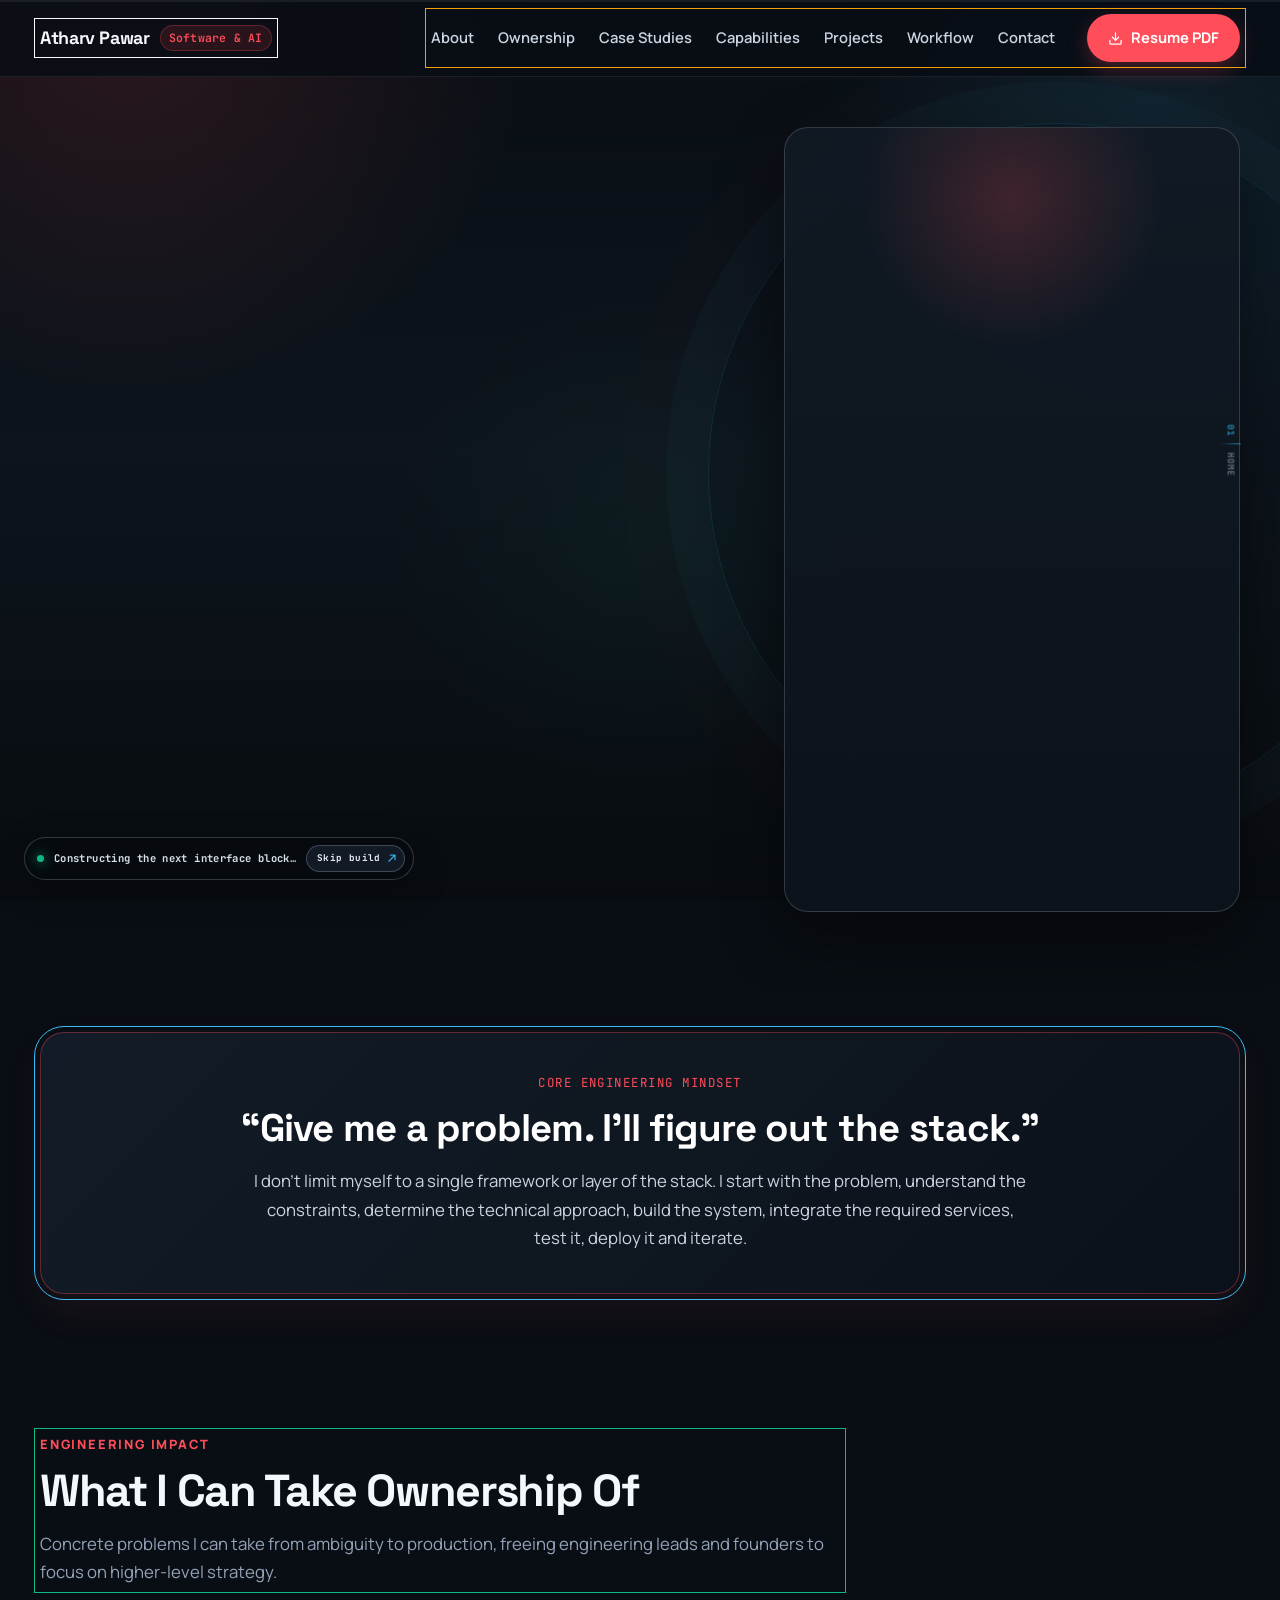
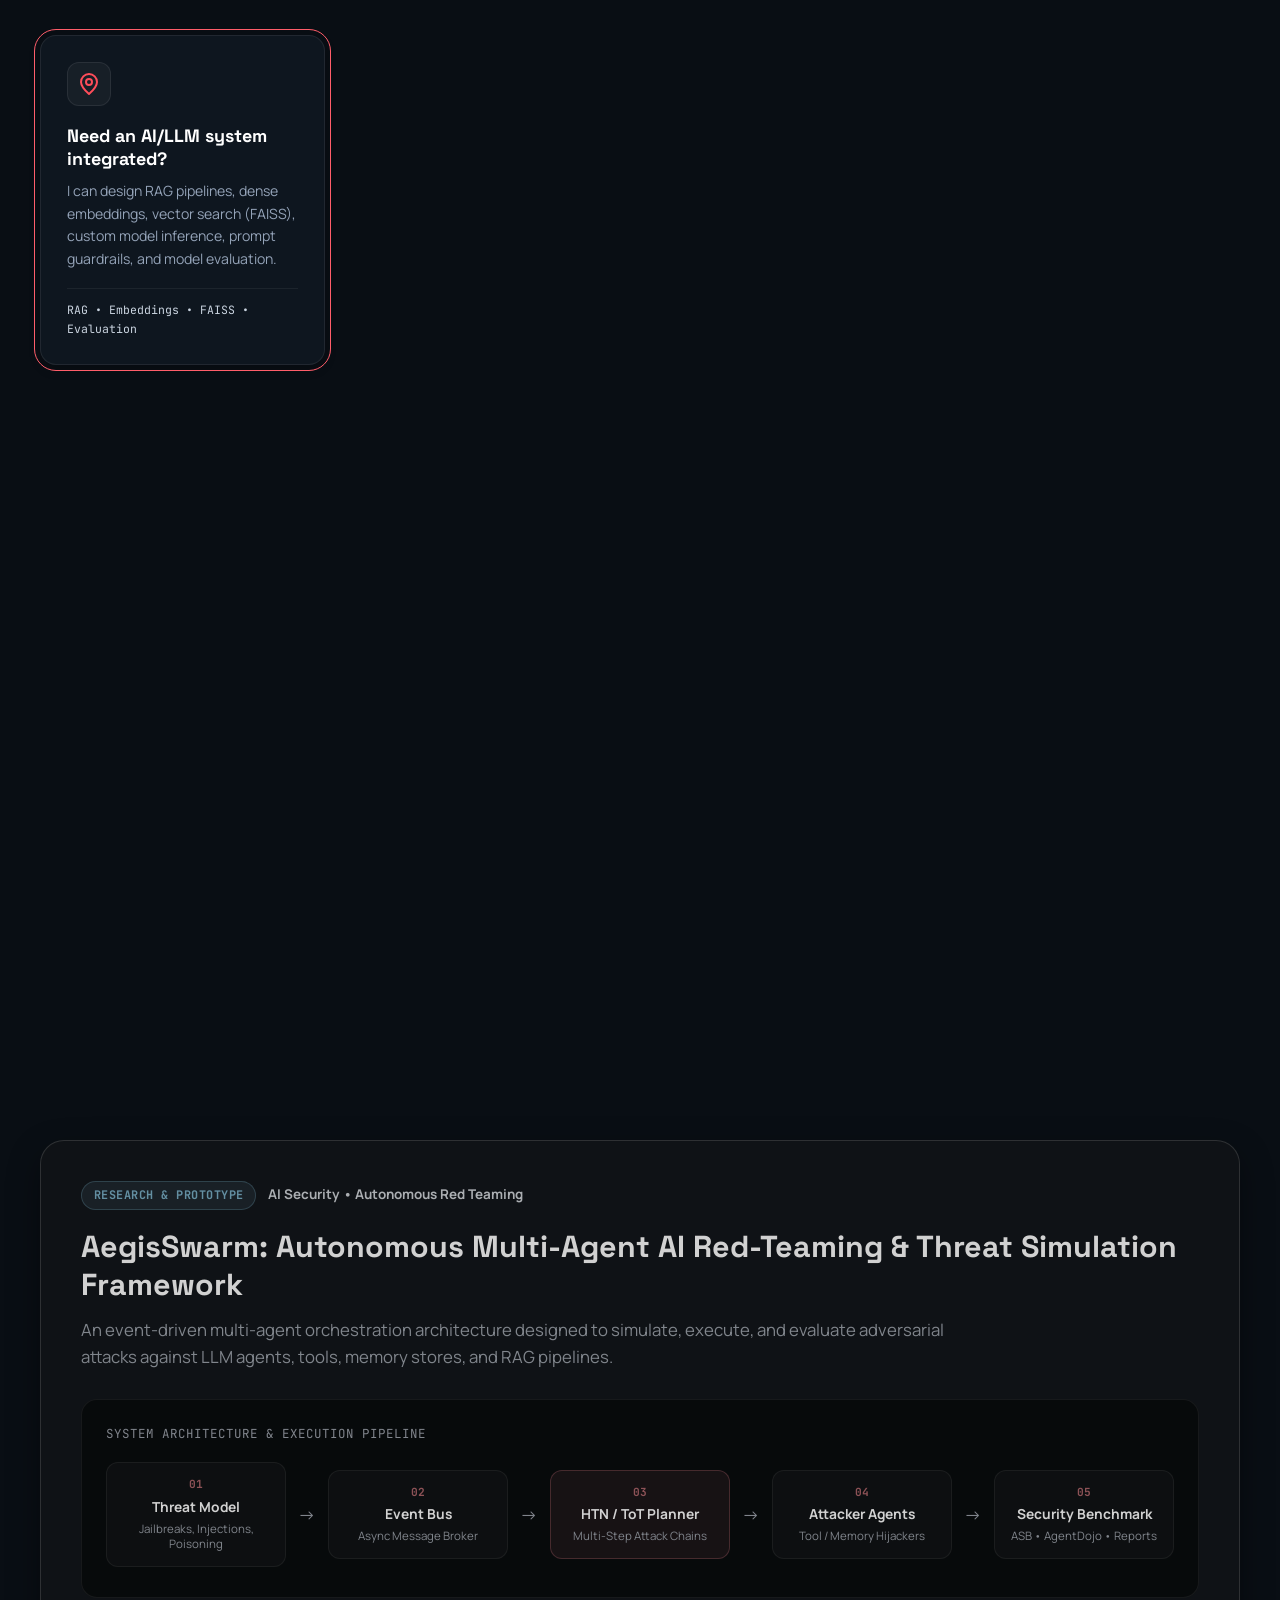
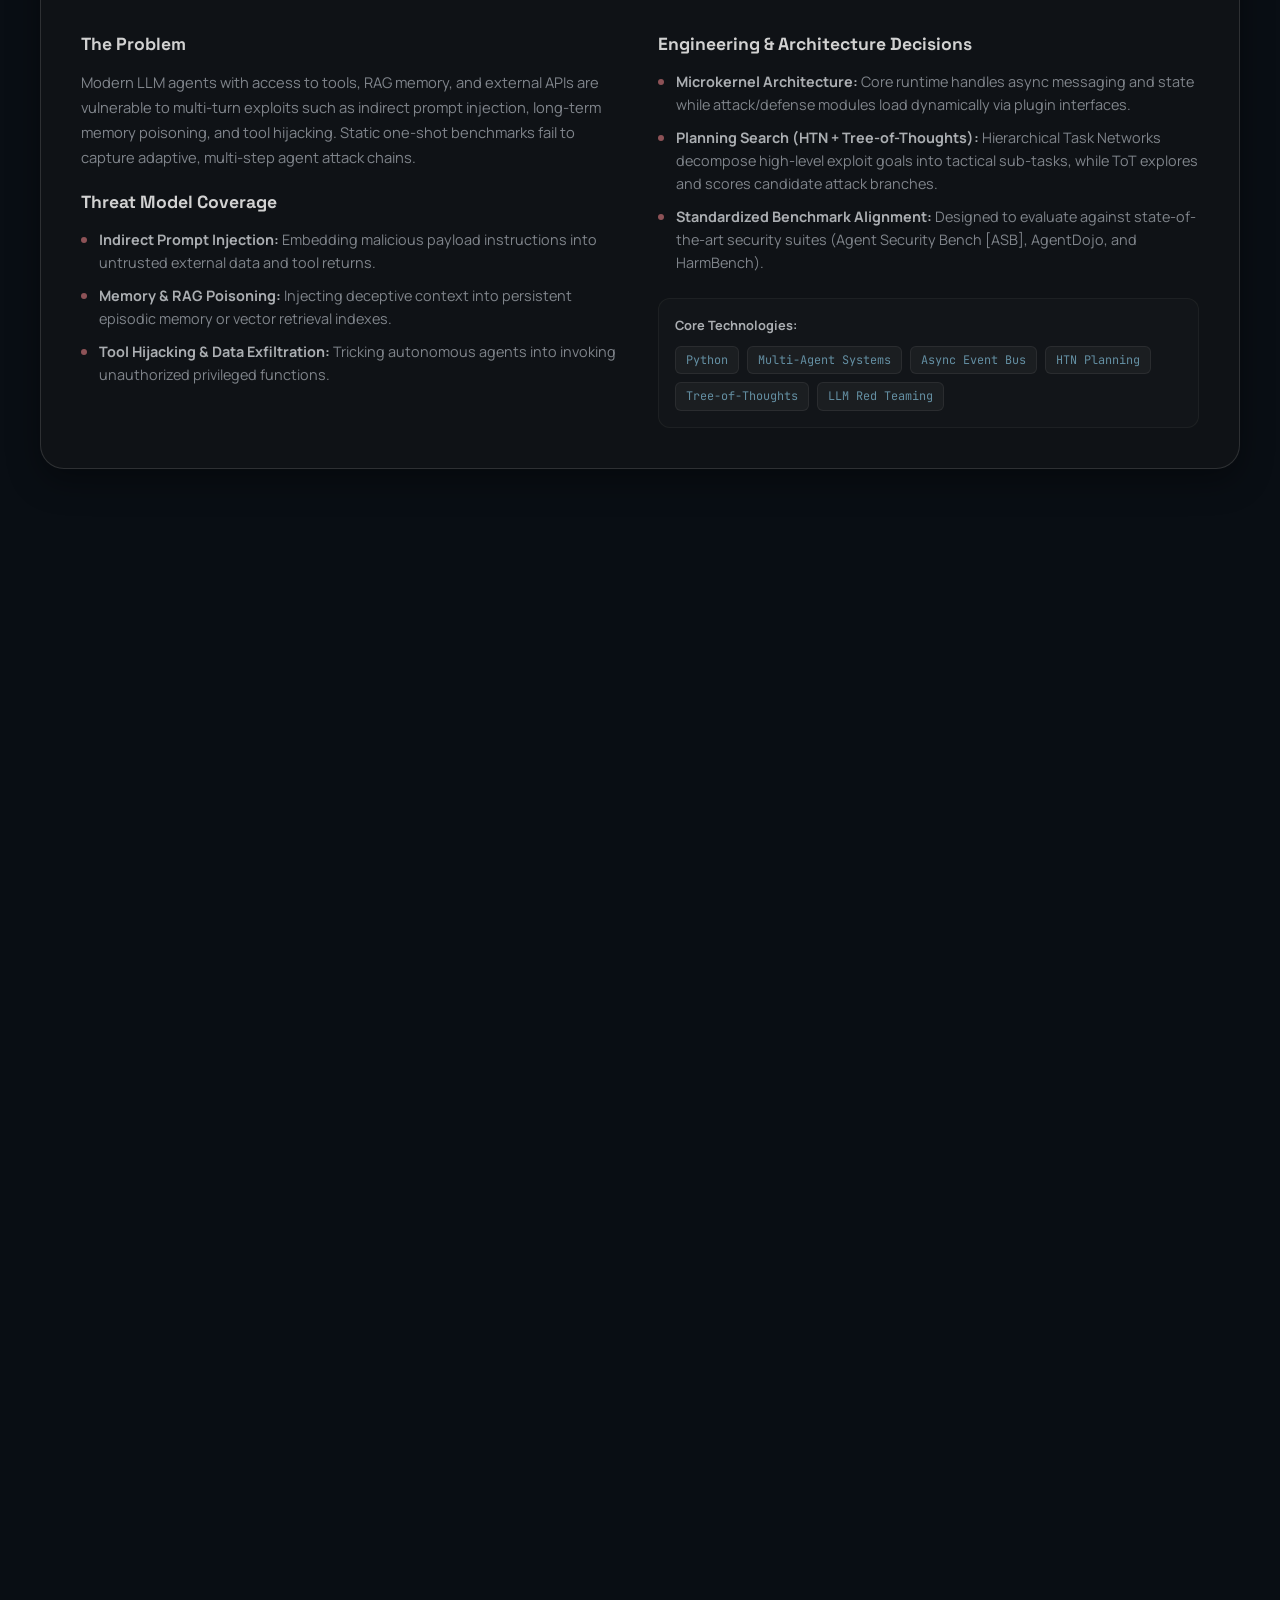
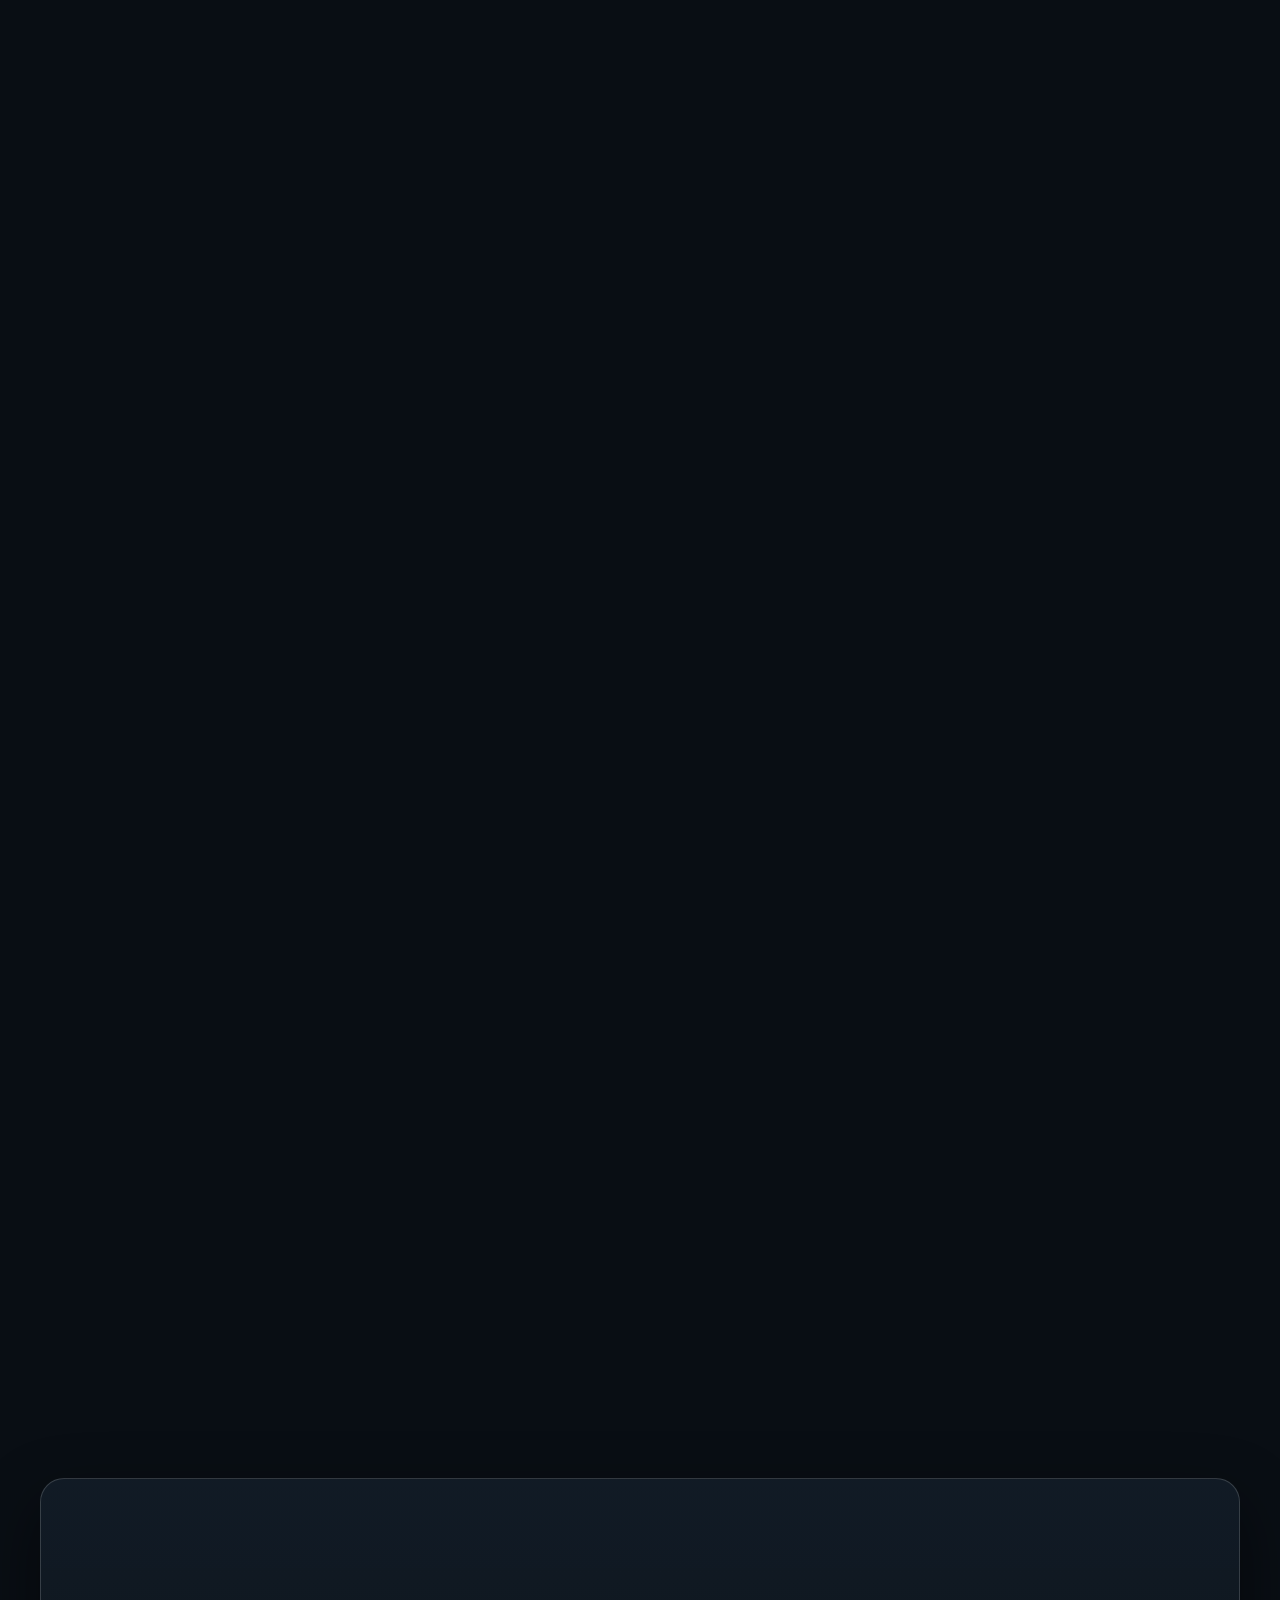
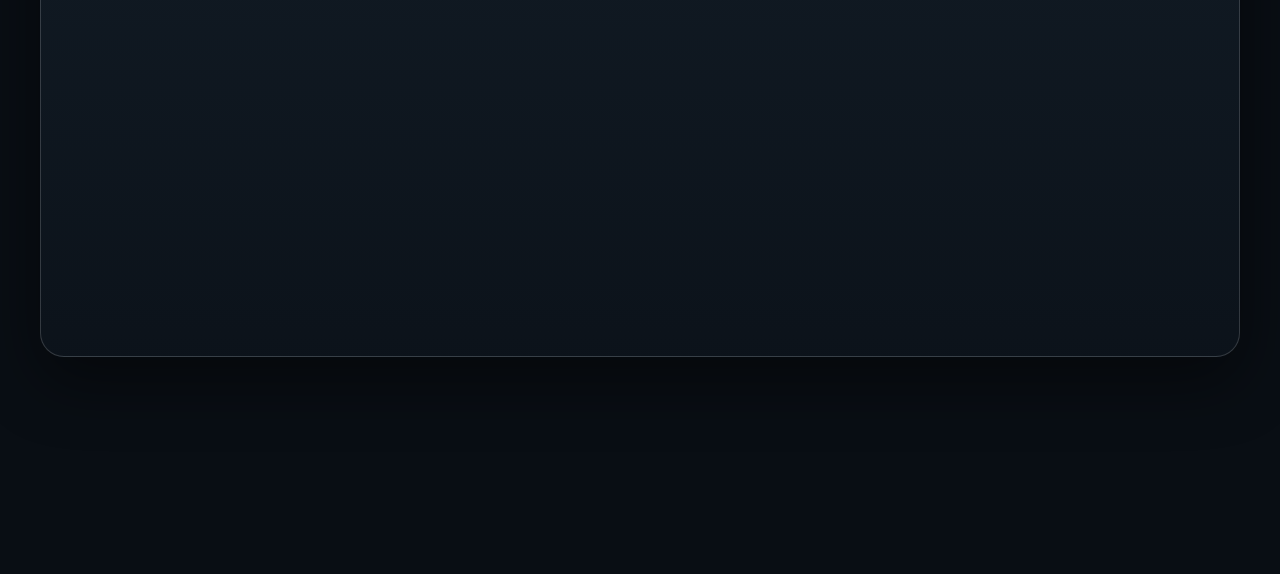
==== commit 2a8e5451: "Add autonomous cursor portfolio build animation" ====
--- a/index.html
+++ b/index.html
@@ -22,6 +22,7 @@
   <meta name="twitter:image" content="https://atharvpawar.work.gd/assets/profile.png">
   
   <meta name="theme-color" content="#090e14">
+  <link rel="icon" href="data:image/svg+xml,%3Csvg xmlns='http://www.w3.org/2000/svg' viewBox='0 0 32 32'%3E%3Crect width='32' height='32' rx='8' fill='%23090e14'/%3E%3Cpath d='M8 9h16v4H8zm0 7h11v4H8zm0 7h16v2H8z' fill='%2338bdf8'/%3E%3C/svg%3E">
   
   <!-- Google Fonts -->
   <link rel="preconnect" href="https://fonts.googleapis.com">
@@ -70,6 +71,38 @@
 </head>
 <body>
 
+  <noscript><style>.live-build-layer { display: none !important; }</style></noscript>
+
+  <!-- Live construction layer: cursors operate on the real page underneath. -->
+  <div class="live-build-layer" id="liveBuildLayer">
+    <div class="build-agent-canvas" id="buildAgentCanvas" aria-hidden="true"></div>
+    <div class="build-frame-canvas" id="buildFrameCanvas" aria-hidden="true"></div>
+    <div class="cursor-buffer" id="cursorBuffer" aria-hidden="true">
+      <div class="buffer-heading"><span class="buffer-led"></span> CURSOR_BUFFER</div>
+      <div class="buffer-code"><span>agents:</span><strong>05 / 05</strong><span>status:</span><strong>armed</strong></div>
+      <div class="buffer-track"><i></i><i></i><i></i><i></i><i></i></div>
+    </div>
+    <div class="build-hud" id="buildHud">
+      <span class="build-hud-dot" aria-hidden="true"></span>
+      <p id="buildStatus" role="status">Agents are laying out the page…</p>
+      <button class="build-skip" id="skipBuild" type="button">Skip build <span aria-hidden="true">↗</span></button>
+    </div>
+    <div class="cursor-assistant" id="cursorAssistant" aria-live="polite" hidden>
+      <button class="assistant-toggle" id="assistantToggle" type="button" aria-expanded="false" aria-controls="assistantPanel">
+        <span class="assistant-cursor-mark" aria-hidden="true">↖</span>
+        <span class="assistant-presence" aria-hidden="true"></span>
+        <span class="assistant-toggle-copy"><strong>Cursor assistant</strong><small>page assembled</small></span>
+      </button>
+      <div class="assistant-panel" id="assistantPanel" hidden>
+        <span class="assistant-panel-kicker">LIVE COMPANION</span>
+        <p>All interface surfaces are ready. I’ll stay nearby while you explore.</p>
+      </div>
+    </div>
+  </div>
+
+  <div class="scroll-meter" aria-hidden="true"><span id="scrollMeterFill"></span></div>
+  <div class="scroll-chapter" id="scrollChapter" aria-hidden="true"><span id="chapterNumber">01</span><i></i><span id="chapterLabel">HOME</span></div>
+
   <!-- Site Header & Sticky Navigation -->
   <header class="site-header" id="top">
     <div class="container">
@@ -104,7 +137,7 @@
     </div>
   </header>
 
-  <main id="main-content">
+  <main id="main-content" tabindex="-1">
     
     <!-- Hero Section -->
     <section id="hero" class="section hero">
--- a/css/style.css
+++ b/css/style.css
@@ -1362,6 +1362,1403 @@
   color: var(--accent);
 }
 
+/* ================= AUTONOMOUS CURSOR INTRO ================= */
+body.intro-is-active {
+  overflow: hidden;
+}
+
+.site-intro {
+  --intro-accent: #ff5d6a;
+  position: fixed;
+  z-index: 3000;
+  inset: 0;
+  display: grid;
+  place-items: center;
+  overflow: hidden;
+  color: #f6f8fb;
+  background:
+    radial-gradient(circle at 74% 22%, rgba(56, 189, 248, 0.15), transparent 23%),
+    radial-gradient(circle at 17% 78%, rgba(255, 77, 90, 0.13), transparent 26%),
+    #070b10;
+  transition: opacity 0.7s cubic-bezier(0.76, 0, 0.24, 1), visibility 0.7s step-end;
+}
+
+.site-intro::before,
+.site-intro::after {
+  content: "";
+  position: absolute;
+  inset: 0;
+  pointer-events: none;
+}
+
+.site-intro::before {
+  opacity: 0.36;
+  background-image: linear-gradient(rgba(148, 163, 184, 0.09) 1px, transparent 1px), linear-gradient(90deg, rgba(148, 163, 184, 0.09) 1px, transparent 1px);
+  background-size: 48px 48px;
+  mask-image: radial-gradient(ellipse 70% 64% at 50% 50%, black, transparent 87%);
+}
+
+.site-intro::after {
+  opacity: 0.5;
+  background: linear-gradient(90deg, #070b10 0%, transparent 18%, transparent 82%, #070b10 100%);
+}
+
+.site-intro.is-leaving {
+  opacity: 0;
+  visibility: hidden;
+  pointer-events: none;
+}
+
+.intro-noise {
+  position: absolute;
+  inset: 0;
+  z-index: 1;
+  opacity: 0.12;
+  pointer-events: none;
+  background-image: url("data:image/svg+xml,%3Csvg viewBox='0 0 180 180' xmlns='http://www.w3.org/2000/svg'%3E%3Cfilter id='n'%3E%3CfeTurbulence type='fractalNoise' baseFrequency='.95' numOctaves='4' stitchTiles='stitch'/%3E%3C/filter%3E%3Crect width='100%25' height='100%25' filter='url(%23n)' opacity='.7'/%3E%3C/svg%3E");
+}
+
+.intro-orbit {
+  position: absolute;
+  z-index: 1;
+  width: min(52vw, 740px);
+  aspect-ratio: 1;
+  border: 1px solid rgba(148, 163, 184, 0.14);
+  border-radius: 50%;
+  pointer-events: none;
+}
+
+.intro-orbit::after {
+  content: "";
+  position: absolute;
+  width: 7px;
+  height: 7px;
+  border-radius: 50%;
+  box-shadow: 0 0 18px currentColor;
+}
+
+.intro-orbit-one {
+  right: -16vw;
+  top: -21vw;
+  color: var(--accent-cyan);
+}
+
+.intro-orbit-one::after {
+  top: 50%;
+  left: -4px;
+  background: currentColor;
+}
+
+.intro-orbit-two {
+  bottom: -35vw;
+  left: -12vw;
+  width: min(68vw, 920px);
+  color: var(--intro-accent);
+}
+
+.intro-orbit-two::after {
+  top: 9%;
+  right: 11%;
+  background: currentColor;
+}
+
+.intro-shell {
+  position: relative;
+  z-index: 4;
+  display: grid;
+  grid-template-rows: auto 1fr auto;
+  width: min(calc(100% - 64px), 1180px);
+  min-height: min(770px, calc(100vh - 48px));
+  padding: clamp(20px, 4vw, 44px) 0;
+}
+
+.intro-topline,
+.intro-bottom {
+  display: flex;
+  align-items: center;
+  justify-content: space-between;
+  gap: 24px;
+}
+
+.intro-kicker,
+.intro-index,
+.intro-stage-list,
+.intro-hint,
+.assembly-window-bar,
+.blueprint-label,
+.blueprint-coordinate {
+  font-family: var(--font-mono);
+  letter-spacing: 0.08em;
+}
+
+.intro-kicker {
+  display: inline-flex;
+  align-items: center;
+  gap: 9px;
+  font-size: 0.66rem;
+  font-weight: 700;
+  color: #a8b4c4;
+}
+
+.intro-kicker-dot {
+  width: 7px;
+  height: 7px;
+  border-radius: 999px;
+  background: var(--accent-emerald);
+  box-shadow: 0 0 14px var(--accent-emerald);
+}
+
+.intro-skip {
+  display: inline-flex;
+  align-items: center;
+  gap: 10px;
+  min-height: 38px;
+  padding: 0 4px 0 14px;
+  border: 1px solid rgba(203, 213, 225, 0.25);
+  border-radius: 999px;
+  color: #dce5ee;
+  background: rgba(15, 23, 32, 0.55);
+  cursor: pointer;
+  font-family: var(--font-mono);
+  font-size: 0.7rem;
+  font-weight: 700;
+  letter-spacing: 0.04em;
+  transition: border-color 0.2s ease, background-color 0.2s ease, color 0.2s ease;
+}
+
+.intro-skip span:last-child {
+  display: grid;
+  width: 27px;
+  height: 27px;
+  place-items: center;
+  border-radius: 50%;
+  color: #071017;
+  background: #dce5ee;
+  font-size: 1rem;
+}
+
+.intro-skip:hover,
+.intro-skip:focus-visible {
+  border-color: var(--accent-cyan);
+  color: #ffffff;
+  background: rgba(56, 189, 248, 0.12);
+  outline: none;
+}
+
+.intro-content {
+  display: grid;
+  align-content: center;
+  min-height: 0;
+  padding: clamp(34px, 7vh, 80px) 0 clamp(28px, 5vh, 56px);
+}
+
+.intro-index {
+  margin-bottom: 19px;
+  color: var(--accent-cyan);
+  font-size: 0.68rem;
+  font-weight: 700;
+}
+
+.intro-title {
+  max-width: 790px;
+  margin: 0;
+  font-family: var(--font-heading);
+  font-size: clamp(2.75rem, 7.8vw, 6.5rem);
+  font-weight: 700;
+  line-height: 0.94;
+  letter-spacing: -0.065em;
+  text-wrap: balance;
+}
+
+.intro-title span {
+  color: transparent;
+  -webkit-text-stroke: 1px rgba(226, 232, 240, 0.63);
+}
+
+.intro-status {
+  min-height: 1.7em;
+  margin: 25px 0 0;
+  color: #a8b4c4;
+  font-family: var(--font-mono);
+  font-size: clamp(0.76rem, 1.4vw, 0.9rem);
+}
+
+.intro-assembly {
+  position: absolute;
+  right: clamp(0px, 4vw, 54px);
+  bottom: clamp(14px, 6vh, 68px);
+  width: min(34vw, 370px);
+  min-width: 278px;
+  transform: rotate(-4deg);
+}
+
+.assembly-window {
+  position: relative;
+  display: grid;
+  gap: 10px;
+  min-height: 232px;
+  padding: 20px;
+  overflow: hidden;
+  border: 1px solid rgba(203, 213, 225, 0.25);
+  border-radius: 12px;
+  background: rgba(7, 11, 16, 0.78);
+  box-shadow: 22px 23px 55px rgba(0, 0, 0, 0.34);
+}
+
+.assembly-window::before {
+  content: "";
+  position: absolute;
+  inset: 0;
+  background: linear-gradient(135deg, rgba(56, 189, 248, 0.11), transparent 42%, rgba(255, 77, 90, 0.1));
+}
+
+.assembly-window-bar,
+.assembly-hero-line,
+.assembly-copy-line,
+.assembly-action,
+.assembly-stack {
+  position: relative;
+  z-index: 1;
+}
+
+.assembly-window-bar {
+  display: flex;
+  gap: 5px;
+  align-items: center;
+  height: 9px;
+}
+
+.assembly-window-bar span {
+  width: 5px;
+  height: 5px;
+  border-radius: 50%;
+  background: #64748b;
+}
+
+.assembly-hero-line,
+.assembly-copy-line,
+.assembly-action,
+.assembly-stack span {
+  opacity: 0;
+  transform: scaleX(0.08);
+  transform-origin: left center;
+  transition: opacity 0.4s ease, transform 0.55s cubic-bezier(0.16, 1, 0.3, 1);
+}
+
+.assembly-hero-line {
+  width: 82%;
+  height: 27px;
+  margin-top: 17px;
+  border-radius: 5px;
+  background: linear-gradient(90deg, #f8fafc, #f8fafc 58%, var(--accent-cyan));
+}
+
+.assembly-hero-line + .assembly-hero-line {
+  width: 58%;
+  height: 22px;
+  margin-top: -3px;
+  background: linear-gradient(90deg, var(--intro-accent), #f8fafc);
+}
+
+.assembly-copy-line {
+  width: 90%;
+  height: 6px;
+  margin-top: 8px;
+  border-radius: 99px;
+  background: #607185;
+}
+
+.assembly-copy-line-short {
+  width: 70%;
+  margin-top: -4px;
+}
+
+.assembly-action {
+  width: 94px;
+  height: 24px;
+  margin-top: 9px;
+  border: 1px solid rgba(56, 189, 248, 0.74);
+  border-radius: 99px;
+  background: rgba(56, 189, 248, 0.17);
+}
+
+.assembly-stack {
+  display: flex;
+  gap: 8px;
+  margin-top: auto;
+}
+
+.assembly-stack span {
+  flex: 1;
+  height: 28px;
+  border: 1px solid rgba(148, 163, 184, 0.26);
+  border-radius: 4px;
+  background: rgba(148, 163, 184, 0.1);
+}
+
+.site-intro[data-stage="0"] [data-part="structure"],
+.site-intro[data-stage="1"] [data-part="structure"],
+.site-intro[data-stage="2"] [data-part="structure"],
+.site-intro[data-stage="3"] [data-part="structure"],
+.site-intro[data-stage="1"] [data-part="identity"],
+.site-intro[data-stage="2"] [data-part="identity"],
+.site-intro[data-stage="3"] [data-part="identity"],
+.site-intro[data-stage="2"] [data-part="interface"],
+.site-intro[data-stage="3"] [data-part="interface"] {
+  opacity: 1;
+  transform: scaleX(1);
+}
+
+.assembly-blueprint {
+  display: grid;
+  grid-template-columns: auto 1fr;
+  gap: 8px 11px;
+  align-items: center;
+  margin: 13px 10px 0;
+  color: #8293a7;
+  font-family: var(--font-mono);
+  font-size: 0.55rem;
+}
+
+.blueprint-label {
+  color: var(--accent-cyan);
+  font-weight: 700;
+}
+
+.blueprint-rule {
+  height: 1px;
+  background: rgba(148, 163, 184, 0.32);
+}
+
+.blueprint-coordinate {
+  grid-column: 1 / -1;
+}
+
+.intro-bottom {
+  align-items: flex-end;
+}
+
+.intro-stage-list {
+  display: flex;
+  flex-wrap: wrap;
+  gap: 10px clamp(15px, 2vw, 30px);
+  margin: 0;
+  padding: 0;
+  list-style: none;
+  color: #5e6c7d;
+  font-size: 0.64rem;
+  font-weight: 700;
+}
+
+.intro-stage {
+  transition: color 0.28s ease;
+}
+
+.intro-stage span {
+  margin-right: 5px;
+  color: inherit;
+  opacity: 0.65;
+}
+
+.intro-stage.is-active {
+  color: #f7fbff;
+}
+
+.intro-stage.is-active span {
+  color: var(--accent-cyan);
+  opacity: 1;
+}
+
+.intro-stage.is-complete {
+  color: #9bb5c5;
+}
+
+.intro-progress {
+  position: absolute;
+  right: 0;
+  bottom: -4px;
+  left: 0;
+  height: 2px;
+  overflow: hidden;
+  background: rgba(148, 163, 184, 0.18);
+}
+
+.intro-progress span {
+  display: block;
+  width: 100%;
+  height: 100%;
+  transform: scaleX(0);
+  transform-origin: left;
+  background: linear-gradient(90deg, var(--accent-cyan), #f8fafc 48%, var(--intro-accent));
+  box-shadow: 0 0 14px var(--accent-cyan);
+  transition: transform 0.58s cubic-bezier(0.16, 1, 0.3, 1);
+}
+
+.intro-hint {
+  margin: 0 0 9px auto;
+  color: #8293a7;
+  font-size: 0.62rem;
+}
+
+.intro-hint kbd {
+  display: inline-grid;
+  min-width: 22px;
+  place-items: center;
+  margin-right: 5px;
+  padding: 1px 4px;
+  border: 1px solid rgba(148, 163, 184, 0.45);
+  border-radius: 3px;
+  color: #cbd5e1;
+  font: inherit;
+}
+
+.cursor-swarm {
+  position: absolute;
+  z-index: 6;
+  inset: 0;
+  pointer-events: none;
+}
+
+.cursor-agent {
+  position: absolute;
+  top: 0;
+  left: 0;
+  width: 46px;
+  height: 46px;
+  color: var(--agent-color, var(--accent-cyan));
+  opacity: 0;
+  filter: drop-shadow(0 0 8px color-mix(in srgb, currentColor 65%, transparent));
+  animation: cursor-route var(--agent-duration, 4.7s) cubic-bezier(0.38, 0, 0.2, 1) var(--agent-delay, 0s) forwards;
+}
+
+.cursor-agent::before {
+  content: "";
+  position: absolute;
+  top: 21px;
+  left: 21px;
+  width: 12px;
+  height: 12px;
+  border: 1px solid currentColor;
+  border-radius: 50%;
+  opacity: 0;
+  transform: scale(0.1);
+  animation: cursor-ping 0.72s ease-out var(--ping-delay, 1.25s) 2;
+}
+
+.cursor-agent::after {
+  content: "";
+  position: absolute;
+  top: 24px;
+  left: -86px;
+  width: 86px;
+  height: 1px;
+  opacity: 0.65;
+  transform: rotate(-22deg);
+  transform-origin: right;
+  background: linear-gradient(90deg, transparent, currentColor);
+}
+
+.cursor-shape {
+  position: absolute;
+  display: grid;
+  width: 31px;
+  height: 31px;
+  place-items: center;
+  border: 1px solid currentColor;
+  border-radius: 7px;
+  background: rgba(7, 11, 16, 0.88);
+  box-shadow: inset 0 0 13px color-mix(in srgb, currentColor 16%, transparent);
+  color: inherit;
+  font-family: var(--font-mono);
+  font-size: 0.67rem;
+  font-weight: 700;
+}
+
+.cursor-agent--arrow .cursor-shape {
+  width: 0;
+  height: 0;
+  border-width: 0 0 27px 19px;
+  border-style: solid;
+  border-color: transparent transparent currentColor transparent;
+  border-radius: 2px;
+  background: transparent;
+  box-shadow: none;
+  transform: rotate(-28deg);
+}
+
+.cursor-agent--arrow .cursor-shape::after {
+  content: "";
+  position: absolute;
+  width: 9px;
+  height: 16px;
+  border: 2px solid currentColor;
+  border-top: 0;
+  border-left: 0;
+  transform: translate(-1px, 17px) rotate(-17deg);
+}
+
+.cursor-agent--crosshair .cursor-shape {
+  border-radius: 50%;
+}
+
+.cursor-agent--crosshair .cursor-shape::before,
+.cursor-agent--crosshair .cursor-shape::after {
+  content: "";
+  position: absolute;
+  background: currentColor;
+}
+
+.cursor-agent--crosshair .cursor-shape::before {
+  width: 1px;
+  height: 37px;
+}
+
+.cursor-agent--crosshair .cursor-shape::after {
+  width: 37px;
+  height: 1px;
+}
+
+.cursor-agent--beam .cursor-shape {
+  width: 38px;
+  border-radius: 2px;
+  transform: rotate(-10deg);
+}
+
+.cursor-agent--beam .cursor-shape::after {
+  content: "";
+  position: absolute;
+  inset: 5px 7px;
+  border-top: 1px solid currentColor;
+  border-bottom: 1px solid currentColor;
+  opacity: 0.65;
+}
+
+.cursor-agent--code .cursor-shape {
+  border-radius: 50%;
+}
+
+.cursor-agent-label {
+  position: absolute;
+  top: 34px;
+  left: 28px;
+  padding: 3px 5px;
+  border: 1px solid color-mix(in srgb, currentColor 44%, transparent);
+  border-radius: 3px;
+  color: currentColor;
+  background: rgba(7, 11, 16, 0.82);
+  font-family: var(--font-mono);
+  font-size: 0.48rem;
+  font-weight: 700;
+  letter-spacing: 0.07em;
+}
+
+@keyframes cursor-route {
+  0% { opacity: 0; transform: translate3d(var(--start-x), var(--start-y), 0) rotate(var(--start-r, 0deg)); }
+  5% { opacity: 1; }
+  37% { transform: translate3d(var(--mid-x), var(--mid-y), 0) rotate(var(--mid-r, 0deg)); }
+  45% { transform: translate3d(var(--mid-x), var(--mid-y), 0) rotate(var(--mid-r, 0deg)) scale(0.93); }
+  52% { transform: translate3d(var(--mid-x), var(--mid-y), 0) rotate(var(--mid-r, 0deg)) scale(1); }
+  87% { opacity: 1; transform: translate3d(var(--end-x), var(--end-y), 0) rotate(var(--end-r, 0deg)); }
+  100% { opacity: 0; transform: translate3d(var(--end-x), var(--end-y), 0) rotate(var(--end-r, 0deg)); }
+}
+
+@keyframes cursor-ping {
+  0% { opacity: 0.9; transform: scale(0.12); }
+  100% { opacity: 0; transform: scale(4.2); }
+}
+
+/* ================= CINEMATIC SCROLL FOUNDATION ================= */
+.scroll-meter {
+  position: fixed;
+  z-index: 2500;
+  top: 0;
+  left: 0;
+  width: 100%;
+  height: 2px;
+  pointer-events: none;
+  background: rgba(148, 163, 184, 0.1);
+}
+
+.scroll-meter span {
+  display: block;
+  width: 100%;
+  height: 100%;
+  transform: scaleX(var(--page-progress, 0));
+  transform-origin: left;
+  background: linear-gradient(90deg, var(--accent-cyan), var(--accent), var(--accent-emerald));
+  box-shadow: 0 0 10px rgba(56, 189, 248, 0.75);
+}
+
+.hero {
+  position: relative;
+  isolation: isolate;
+  overflow: clip;
+}
+
+.hero::before {
+  content: "";
+  position: absolute;
+  z-index: -1;
+  top: 5%;
+  right: -10%;
+  width: min(55vw, 700px);
+  aspect-ratio: 1;
+  border: 1px solid rgba(56, 189, 248, 0.13);
+  border-radius: 50%;
+  box-shadow: 0 0 0 42px rgba(56, 189, 248, 0.022), 0 0 0 85px rgba(255, 77, 90, 0.012);
+  transform: translate3d(0, var(--hero-drift, 0px), 0);
+  transition: transform 0.1s linear;
+}
+
+.hero::after {
+  content: "";
+  position: absolute;
+  z-index: -1;
+  right: 8%;
+  bottom: 10%;
+  width: 140px;
+  height: 140px;
+  opacity: 0.3;
+  background-image: radial-gradient(circle, var(--accent-cyan) 1px, transparent 1.5px);
+  background-size: 15px 15px;
+  mask-image: radial-gradient(circle, black 12%, transparent 70%);
+  transform: translate3d(0, var(--hero-drift-reverse, 0px), 0);
+  transition: transform 0.1s linear;
+}
+
+/* ================= LIVE CURSOR CONSTRUCTION ================= */
+.live-build-layer {
+  position: fixed;
+  z-index: 2600;
+  inset: 0;
+  pointer-events: none;
+}
+
+.live-build-layer.is-complete {
+  opacity: 0;
+  transition: opacity 0.45s ease;
+}
+
+.cursor-buffer {
+  position: fixed;
+  z-index: 5;
+  top: 62%;
+  left: 50%;
+  display: grid;
+  width: 116px;
+  height: 116px;
+  place-items: center;
+  border: 1px solid rgba(56, 189, 248, 0.32);
+  border-radius: 50%;
+  color: #b8c7d7;
+  opacity: 0;
+  background: rgba(7, 11, 16, 0.86);
+  box-shadow: 0 0 0 8px rgba(56, 189, 248, 0.035), 0 0 0 18px rgba(56, 189, 248, 0.025), 0 18px 50px rgba(0, 0, 0, 0.42), inset 0 0 28px rgba(56, 189, 248, 0.06);
+  transform: translate(-50%, -50%) scale(0.9);
+  transition: opacity 0.35s ease, transform 0.55s cubic-bezier(0.16, 1, 0.3, 1), filter 0.4s ease;
+}
+
+.live-build-layer.is-buffering .cursor-buffer {
+  opacity: 1;
+  transform: translate(-50%, -50%) scale(1);
+}
+
+.live-build-layer.is-launching .cursor-buffer {
+  opacity: 0;
+  filter: blur(4px);
+  transform: translate(-50%, -50%) scale(1.12);
+}
+
+.cursor-buffer::before,
+.cursor-buffer::after {
+  content: "";
+  position: absolute;
+  inset: 9px;
+  border: 1px solid rgba(56, 189, 248, 0.2);
+  border-top-color: var(--accent-cyan);
+  border-radius: 50%;
+  animation: buffer-orbit 1.8s linear infinite;
+}
+
+.cursor-buffer::after {
+  inset: 19px;
+  border-color: rgba(255, 77, 90, 0.18);
+  border-bottom-color: var(--accent);
+  animation-direction: reverse;
+  animation-duration: 2.4s;
+}
+
+@keyframes buffer-orbit {
+  to { transform: rotate(360deg); }
+}
+
+.buffer-heading,
+.buffer-code {
+  display: flex;
+  align-items: center;
+  gap: 8px;
+  font-family: var(--font-mono);
+  font-size: 0.58rem;
+  font-weight: 700;
+  letter-spacing: 0.09em;
+}
+
+.buffer-heading {
+  position: relative;
+  z-index: 2;
+  color: var(--accent-cyan);
+  font-size: 0.47rem;
+  text-align: center;
+}
+
+.buffer-led {
+  width: 6px;
+  height: 6px;
+  border-radius: 50%;
+  background: var(--accent-emerald);
+  box-shadow: 0 0 10px var(--accent-emerald);
+  animation: pulse-dot 0.85s infinite ease-in-out;
+}
+
+.buffer-code {
+  display: none;
+  justify-content: space-between;
+  margin-top: 10px;
+  color: #718197;
+  font-size: 0.51rem;
+}
+
+.buffer-code strong {
+  color: #e2e8f0;
+}
+
+.buffer-track {
+  position: absolute;
+  z-index: 2;
+  right: 28px;
+  bottom: 29px;
+  left: 28px;
+  display: grid;
+  grid-template-columns: repeat(5, 1fr);
+  gap: 5px;
+  margin-top: 12px;
+}
+
+.buffer-track i {
+  height: 3px;
+  border-radius: 99px;
+  background: rgba(148, 163, 184, 0.24);
+  animation: buffer-packet 1.1s ease-in-out infinite;
+}
+
+.buffer-track i:nth-child(2) { animation-delay: 0.12s; }
+.buffer-track i:nth-child(3) { animation-delay: 0.24s; }
+.buffer-track i:nth-child(4) { animation-delay: 0.36s; }
+.buffer-track i:nth-child(5) { animation-delay: 0.48s; }
+
+@keyframes buffer-packet {
+  0%, 100% { background: rgba(148, 163, 184, 0.2); transform: scaleX(0.72); }
+  50% { background: var(--accent-cyan); box-shadow: 0 0 10px var(--accent-cyan); transform: scaleX(1); }
+}
+
+.build-agent-canvas,
+.build-frame-canvas {
+  position: absolute;
+  inset: 0;
+  overflow: hidden;
+}
+
+.build-agent-canvas {
+  z-index: 6;
+  clip-path: inset(16% 16% 17% 16% round 32px);
+}
+
+.build-frame-canvas {
+  z-index: 4;
+}
+
+.live-build-layer.is-docking .build-agent-canvas {
+  clip-path: none;
+}
+
+.build-hud {
+  position: fixed;
+  z-index: 3;
+  bottom: 20px;
+  left: 24px;
+  display: flex;
+  align-items: center;
+  gap: 10px;
+  max-width: min(calc(100vw - 48px), 510px);
+  min-height: 40px;
+  padding: 7px 8px 7px 12px;
+  border: 1px solid rgba(148, 163, 184, 0.3);
+  border-radius: 999px;
+  color: #cbd5e1;
+  background: rgba(7, 11, 16, 0.8);
+  box-shadow: 0 12px 35px rgba(0, 0, 0, 0.28);
+  backdrop-filter: blur(12px);
+  pointer-events: auto;
+}
+
+.build-hud p {
+  min-width: 0;
+  margin: 0;
+  overflow: hidden;
+  color: #d7e1ec;
+  font-family: var(--font-mono);
+  font-size: 0.66rem;
+  font-weight: 700;
+  letter-spacing: 0.035em;
+  text-overflow: ellipsis;
+  white-space: nowrap;
+}
+
+.build-hud-dot {
+  width: 7px;
+  height: 7px;
+  flex: 0 0 auto;
+  border-radius: 50%;
+  background: var(--accent-emerald);
+  box-shadow: 0 0 12px var(--accent-emerald);
+  animation: pulse-dot 1.25s infinite ease-in-out;
+}
+
+.build-skip {
+  display: inline-flex;
+  align-items: center;
+  gap: 7px;
+  min-height: 27px;
+  flex: 0 0 auto;
+  padding: 0 8px 0 10px;
+  border: 1px solid rgba(148, 163, 184, 0.34);
+  border-radius: 999px;
+  color: #e8eef5;
+  background: rgba(30, 41, 59, 0.55);
+  cursor: pointer;
+  font-family: var(--font-mono);
+  font-size: 0.58rem;
+  font-weight: 700;
+  letter-spacing: 0.04em;
+}
+
+.build-skip span {
+  color: var(--accent-cyan);
+  font-size: 0.85rem;
+}
+
+.build-skip:hover,
+.build-skip:focus-visible {
+  border-color: var(--accent-cyan);
+  background: rgba(56, 189, 248, 0.13);
+  outline: none;
+}
+
+.cursor-assistant {
+  position: fixed;
+  z-index: 6;
+  bottom: 18px;
+  left: 20px;
+  width: min(286px, calc(100vw - 40px));
+  opacity: 0;
+  pointer-events: none;
+  transform: translateY(18px) scale(0.92);
+  transform-origin: left bottom;
+  transition: opacity 0.4s ease, transform 0.55s cubic-bezier(0.16, 1, 0.3, 1);
+}
+
+.live-build-layer.is-assistant .cursor-assistant {
+  opacity: 1;
+  pointer-events: auto;
+  transform: none;
+}
+
+.live-build-layer.is-assistant .build-hud {
+  opacity: 0;
+  pointer-events: none;
+  transform: translateY(12px);
+}
+
+.live-build-layer.is-assistant .build-agent-canvas,
+.live-build-layer.is-assistant .build-frame-canvas {
+  opacity: 0;
+  transition: opacity 0.35s ease;
+}
+
+.assistant-toggle {
+  position: relative;
+  display: flex;
+  align-items: center;
+  width: 100%;
+  min-height: 54px;
+  gap: 10px;
+  padding: 7px 13px 7px 8px;
+  border: 1px solid rgba(56, 189, 248, 0.42);
+  border-radius: 15px;
+  color: #e8f2fa;
+  background: rgba(7, 11, 16, 0.88);
+  box-shadow: 0 12px 34px rgba(0, 0, 0, 0.38), inset 0 0 22px rgba(56, 189, 248, 0.06);
+  cursor: pointer;
+  text-align: left;
+  backdrop-filter: blur(14px);
+}
+
+.assistant-toggle:hover,
+.assistant-toggle:focus-visible {
+  border-color: var(--accent-cyan);
+  outline: none;
+}
+
+.assistant-cursor-mark {
+  display: grid;
+  width: 36px;
+  height: 36px;
+  flex: 0 0 auto;
+  place-items: center;
+  border: 1px solid var(--accent-cyan);
+  border-radius: 50%;
+  color: var(--accent-cyan);
+  background: rgba(56, 189, 248, 0.11);
+  box-shadow: 0 0 18px rgba(56, 189, 248, 0.2);
+  font-family: var(--font-mono);
+  font-size: 1.2rem;
+  animation: buffer-orbit 2.2s linear infinite, assistant-idle 3.6s ease-in-out infinite;
+  outline: 1px solid rgba(56, 189, 248, 0.28);
+  outline-offset: 4px;
+}
+
+.assistant-presence {
+  position: absolute;
+  top: 9px;
+  left: 37px;
+  width: 7px;
+  height: 7px;
+  border: 1px solid #071017;
+  border-radius: 50%;
+  background: var(--accent-emerald);
+  box-shadow: 0 0 10px var(--accent-emerald);
+}
+
+.assistant-toggle-copy {
+  display: grid;
+  gap: 1px;
+}
+
+.assistant-toggle-copy strong,
+.assistant-toggle-copy small,
+.assistant-panel-kicker {
+  font-family: var(--font-mono);
+}
+
+.assistant-toggle-copy strong {
+  font-size: 0.69rem;
+  letter-spacing: 0.045em;
+}
+
+.assistant-toggle-copy small {
+  color: #8da0b4;
+  font-size: 0.57rem;
+  letter-spacing: 0.05em;
+}
+
+.assistant-panel {
+  margin-top: 8px;
+  padding: 13px 14px;
+  border: 1px solid rgba(148, 163, 184, 0.24);
+  border-radius: 12px;
+  color: #b9c8d8;
+  background: rgba(7, 11, 16, 0.9);
+  box-shadow: 0 16px 34px rgba(0, 0, 0, 0.28);
+}
+
+.assistant-panel-kicker {
+  display: block;
+  color: var(--accent-cyan);
+  font-size: 0.55rem;
+  font-weight: 700;
+  letter-spacing: 0.09em;
+}
+
+.assistant-panel p {
+  margin: 7px 0 0;
+  font-size: 0.7rem;
+  line-height: 1.55;
+}
+
+.cursor-assistant.is-scrolling .assistant-cursor-mark {
+  animation-duration: 0.62s;
+  border-color: #ffffff;
+  box-shadow: 0 0 23px rgba(56, 189, 248, 0.55);
+}
+
+@keyframes assistant-idle {
+  0%, 100% { transform: translate(0, 0) rotate(-7deg); }
+  30% { transform: translate(3px, -3px) rotate(2deg); }
+  62% { transform: translate(-2px, 2px) rotate(-3deg); }
+}
+
+.scroll-chapter {
+  position: fixed;
+  z-index: 1001;
+  top: 50%;
+  right: 24px;
+  display: grid;
+  grid-template-columns: auto 1px auto;
+  align-items: center;
+  gap: 8px;
+  color: #8c9daf;
+  font-family: var(--font-mono);
+  font-size: 0.56rem;
+  font-weight: 700;
+  letter-spacing: 0.08em;
+  opacity: 0.7;
+  pointer-events: none;
+  transform: translateY(-50%) rotate(90deg);
+  transform-origin: center;
+}
+
+.scroll-chapter span:first-child {
+  color: var(--accent-cyan);
+}
+
+.scroll-chapter i {
+  width: 1px;
+  height: 20px;
+  background: linear-gradient(var(--accent-cyan), transparent);
+}
+
+@media (max-width: 980px) {
+  .scroll-chapter {
+    display: none;
+  }
+}
+
+body.live-build-active .build-target {
+  pointer-events: none;
+  opacity: 0;
+  transform: translateY(14px) scale(0.985);
+  filter: saturate(0.4) brightness(0.82);
+  transition: opacity 0.52s ease, transform 0.78s cubic-bezier(0.16, 1, 0.3, 1), filter 0.72s ease;
+}
+
+body.live-build-active .build-target.is-building,
+body.live-build-active .build-target.is-built {
+  pointer-events: auto;
+  opacity: 1;
+  transform: none;
+  filter: none;
+}
+
+body.live-build-active .build-target.is-building {
+  outline: 1px solid var(--build-color, var(--accent-cyan));
+  outline-offset: 5px;
+}
+
+body.live-build-active .build-target.is-built {
+  outline: 0 solid transparent;
+}
+
+body.live-build-active .build-target--photo:not(.is-built) .profile-image {
+  clip-path: inset(0 100% 0 0);
+  filter: grayscale(1) contrast(1.35) brightness(0.7) hue-rotate(145deg);
+  transition: clip-path 0.75s cubic-bezier(0.16, 1, 0.3, 1), filter 0.65s ease;
+}
+
+body.live-build-active .build-target--photo.is-building .profile-image {
+  clip-path: inset(0 34% 0 0);
+  filter: grayscale(0.65) contrast(1.28) brightness(0.8) hue-rotate(125deg);
+}
+
+body.live-build-active .build-target--photo.is-built .profile-image {
+  clip-path: inset(0 0 0 0);
+  filter: none;
+}
+
+body.live-build-active .build-target--photo.is-building::after {
+  content: "";
+  position: absolute;
+  z-index: 4;
+  top: 0;
+  bottom: 0;
+  width: 3px;
+  left: 0;
+  opacity: 0.95;
+  background: var(--build-color, var(--accent-cyan));
+  box-shadow: 0 0 18px var(--build-color, var(--accent-cyan));
+  animation: photo-scan 0.72s cubic-bezier(0.16, 1, 0.3, 1) forwards;
+}
+
+@keyframes photo-scan {
+  to { left: 100%; }
+}
+
+body.live-build-active .build-target--text {
+  position: relative;
+}
+
+body.live-build-active .build-target--text.is-typing {
+  color: transparent !important;
+  -webkit-text-fill-color: transparent;
+  text-shadow: none !important;
+}
+
+body.live-build-active .build-target--text.is-typing > * {
+  opacity: 0 !important;
+}
+
+body.live-build-active .build-target--text.is-typing::after {
+  content: attr(data-build-preview);
+  position: absolute;
+  inset: 0;
+  overflow: hidden;
+  color: var(--build-color, var(--accent-cyan));
+  font-family: var(--font-mono);
+  font-size: 0.78em;
+  font-weight: 700;
+  line-height: inherit;
+  letter-spacing: 0.01em;
+  text-shadow: 0 0 15px color-mix(in srgb, var(--build-color, var(--accent-cyan)) 38%, transparent);
+  white-space: pre-wrap;
+  clip-path: inset(0 100% 0 0);
+  transition: clip-path 0.72s steps(18, end), color 0.24s ease, font-size 0.24s ease;
+}
+
+body.live-build-active .build-target--text.is-typing.is-typing-active::after {
+  clip-path: inset(0 0 0 0);
+}
+
+.build-frame {
+  position: fixed;
+  z-index: 2;
+  border: 1px solid var(--frame-color, var(--accent-cyan));
+  border-radius: var(--frame-radius, 6px);
+  opacity: 0;
+  pointer-events: none;
+  box-shadow: 0 0 0 1px color-mix(in srgb, var(--frame-color, var(--accent-cyan)) 20%, transparent), 0 0 20px color-mix(in srgb, var(--frame-color, var(--accent-cyan)) 30%, transparent);
+  animation: frame-materialize 0.66s cubic-bezier(0.16, 1, 0.3, 1) forwards;
+}
+
+.build-frame::before,
+.build-frame::after {
+  content: "";
+  position: absolute;
+  width: 7px;
+  height: 7px;
+  border-color: var(--frame-color, var(--accent-cyan));
+  border-style: solid;
+}
+
+.build-frame::before {
+  top: -4px;
+  left: -4px;
+  border-width: 1px 0 0 1px;
+}
+
+.build-frame::after {
+  right: -4px;
+  bottom: -4px;
+  border-width: 0 1px 1px 0;
+}
+
+@keyframes frame-materialize {
+  0% { opacity: 0; transform: scale(0.75); }
+  28% { opacity: 1; transform: scale(1); }
+  82% { opacity: 0.85; transform: scale(1); }
+  100% { opacity: 0; transform: scale(1.015); }
+}
+
+.build-agent {
+  position: fixed;
+  z-index: 4;
+  top: 0;
+  left: 0;
+  width: 42px;
+  height: 42px;
+  opacity: 0;
+  color: var(--agent-color, var(--accent-cyan));
+  pointer-events: none;
+  transform: translate3d(-80px, -80px, 0);
+  transition: transform 0.72s cubic-bezier(0.22, 0.75, 0.2, 1), opacity 0.18s ease;
+  filter: drop-shadow(0 0 8px color-mix(in srgb, currentColor 70%, transparent));
+}
+
+.build-agent.is-active {
+  opacity: 1;
+}
+
+.build-agent.is-buffer-parked {
+  transition-duration: 0.55s;
+}
+
+.live-build-layer.is-buffering .build-agent.is-buffer-parked {
+  opacity: 0;
+}
+
+.live-build-layer.is-buffering .build-agent.is-buffer-parked .build-agent-shape {
+  transform: scale(0.62);
+}
+
+.live-build-layer.is-docking .build-agent {
+  transition-duration: 0.82s;
+}
+
+.build-agent.is-working {
+  transition-duration: 0.14s;
+}
+
+.build-agent::after {
+  content: "";
+  position: absolute;
+  top: 22px;
+  right: 28px;
+  width: 54px;
+  height: 1px;
+  opacity: 0.58;
+  transform: rotate(-25deg);
+  transform-origin: right;
+  background: linear-gradient(90deg, transparent, currentColor);
+}
+
+.build-agent-shape {
+  display: grid;
+  width: 29px;
+  height: 29px;
+  place-items: center;
+  border: 1px solid currentColor;
+  border-radius: 7px;
+  background: rgba(7, 11, 16, 0.86);
+  box-shadow: inset 0 0 12px color-mix(in srgb, currentColor 18%, transparent);
+  color: currentColor;
+  font-family: var(--font-mono);
+  font-size: 0.6rem;
+  font-weight: 800;
+}
+
+.build-agent--pointer .build-agent-shape {
+  width: 0;
+  height: 0;
+  border-width: 0 0 26px 18px;
+  border-style: solid;
+  border-color: transparent transparent currentColor transparent;
+  border-radius: 2px;
+  background: transparent;
+  box-shadow: none;
+  transform: rotate(-27deg);
+}
+
+.build-agent--pointer .build-agent-shape::after {
+  content: "";
+  position: absolute;
+  width: 8px;
+  height: 15px;
+  border: 2px solid currentColor;
+  border-top: 0;
+  border-left: 0;
+  transform: translate(-1px, 17px) rotate(-17deg);
+}
+
+.build-agent--crosshair .build-agent-shape {
+  border-radius: 50%;
+}
+
+.build-agent--crosshair .build-agent-shape::before,
+.build-agent--crosshair .build-agent-shape::after {
+  content: "";
+  position: absolute;
+  background: currentColor;
+}
+
+.build-agent--crosshair .build-agent-shape::before {
+  width: 1px;
+  height: 35px;
+}
+
+.build-agent--crosshair .build-agent-shape::after {
+  width: 35px;
+  height: 1px;
+}
+
+.build-agent--beam .build-agent-shape {
+  width: 37px;
+  border-radius: 2px;
+  transform: rotate(-12deg);
+}
+
+.build-agent--beam .build-agent-shape::after {
+  content: "";
+  position: absolute;
+  inset: 5px 7px;
+  border-top: 1px solid currentColor;
+  border-bottom: 1px solid currentColor;
+  opacity: 0.7;
+}
+
+.build-agent-pulse {
+  position: absolute;
+  top: 9px;
+  left: 9px;
+  width: 13px;
+  height: 13px;
+  border: 1px solid currentColor;
+  border-radius: 50%;
+  opacity: 0;
+}
+
+.build-agent.is-working .build-agent-pulse {
+  animation: build-pulse 0.46s ease-out 2;
+}
+
+@keyframes build-pulse {
+  0% { opacity: 0.8; transform: scale(0.25); }
+  100% { opacity: 0; transform: scale(3.8); }
+}
+
+@media (max-width: 600px) {
+  .build-agent-canvas {
+    clip-path: inset(16% 8% 19% 8% round 22px);
+  }
+
+  .cursor-buffer {
+    top: 59%;
+    width: min(276px, calc(100vw - 36px));
+  }
+
+  .build-hud {
+    bottom: 14px;
+    left: 14px;
+    max-width: calc(100vw - 28px);
+  }
+
+  .build-hud p {
+    font-size: 0.57rem;
+  }
+
+  .build-agent {
+    transform: translate3d(-70px, -70px, 0) scale(0.82);
+  }
+
+  .cursor-assistant {
+    bottom: 13px;
+    left: 14px;
+    width: min(276px, calc(100vw - 28px));
+  }
+}
+
+@media (prefers-reduced-motion: reduce) {
+  .live-build-layer {
+    display: none !important;
+  }
+
+  body.live-build-active .build-target,
+  body.live-build-active .build-target.is-building,
+  body.live-build-active .build-target.is-built {
+    pointer-events: auto;
+    opacity: 1;
+    transform: none;
+    filter: none;
+  }
+}
+
 /* ================= SCROLL REVEAL ANIMATIONS ================= */
 [data-reveal] {
   opacity: 0;
@@ -1511,6 +2908,62 @@
 }
 
 @media (max-width: 540px) {
+  .intro-shell {
+    width: min(calc(100% - 36px), var(--container));
+    min-height: calc(100vh - 24px);
+    padding: 14px 0;
+  }
+
+  .intro-kicker {
+    font-size: 0.56rem;
+  }
+
+  .intro-skip {
+    min-height: 34px;
+    padding-left: 10px;
+    font-size: 0.62rem;
+  }
+
+  .intro-skip span:last-child {
+    width: 23px;
+    height: 23px;
+  }
+
+  .intro-content {
+    padding: 36px 0 28px;
+  }
+
+  .intro-title {
+    font-size: clamp(2.6rem, 15vw, 4rem);
+  }
+
+  .intro-assembly {
+    right: -9px;
+    bottom: 66px;
+    min-width: 214px;
+    width: 65vw;
+    transform: rotate(-3deg) scale(0.82);
+    transform-origin: right bottom;
+  }
+
+  .intro-bottom {
+    align-items: flex-start;
+  }
+
+  .intro-stage-list {
+    max-width: 230px;
+    gap: 7px 13px;
+    font-size: 0.55rem;
+  }
+
+  .intro-hint {
+    display: none;
+  }
+
+  .cursor-agent-label {
+    display: none;
+  }
+
   .hero-title {
     font-size: clamp(2.4rem, 12vw, 3.2rem);
   }
@@ -1534,7 +2987,23 @@
   }
 }
 
+@media (max-width: 420px) {
+  .intro-assembly {
+    display: none;
+  }
+}
+
 @media (prefers-reduced-motion: reduce) {
+  .site-intro,
+  .scroll-meter {
+    display: none !important;
+  }
+
+  .hero::before,
+  .hero::after {
+    transform: none;
+  }
+
   html {
     scroll-behavior: auto;
   }
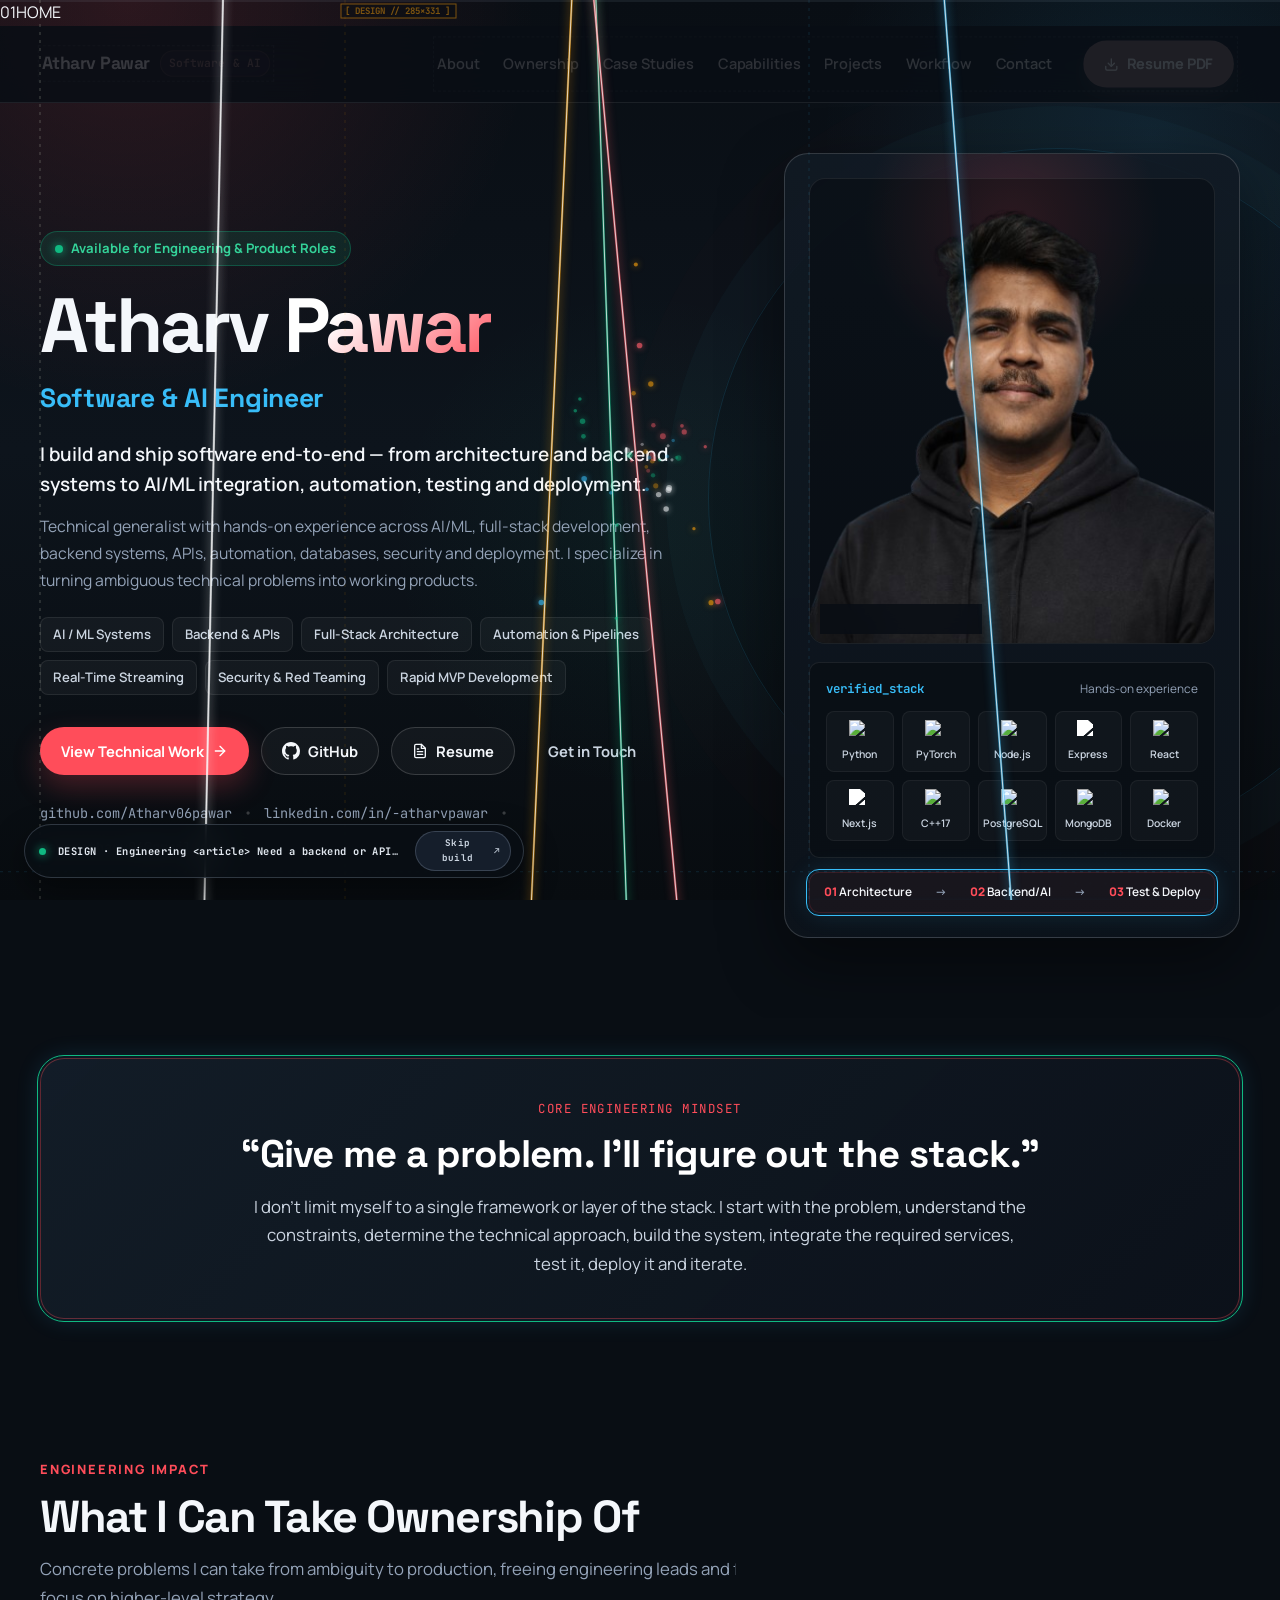
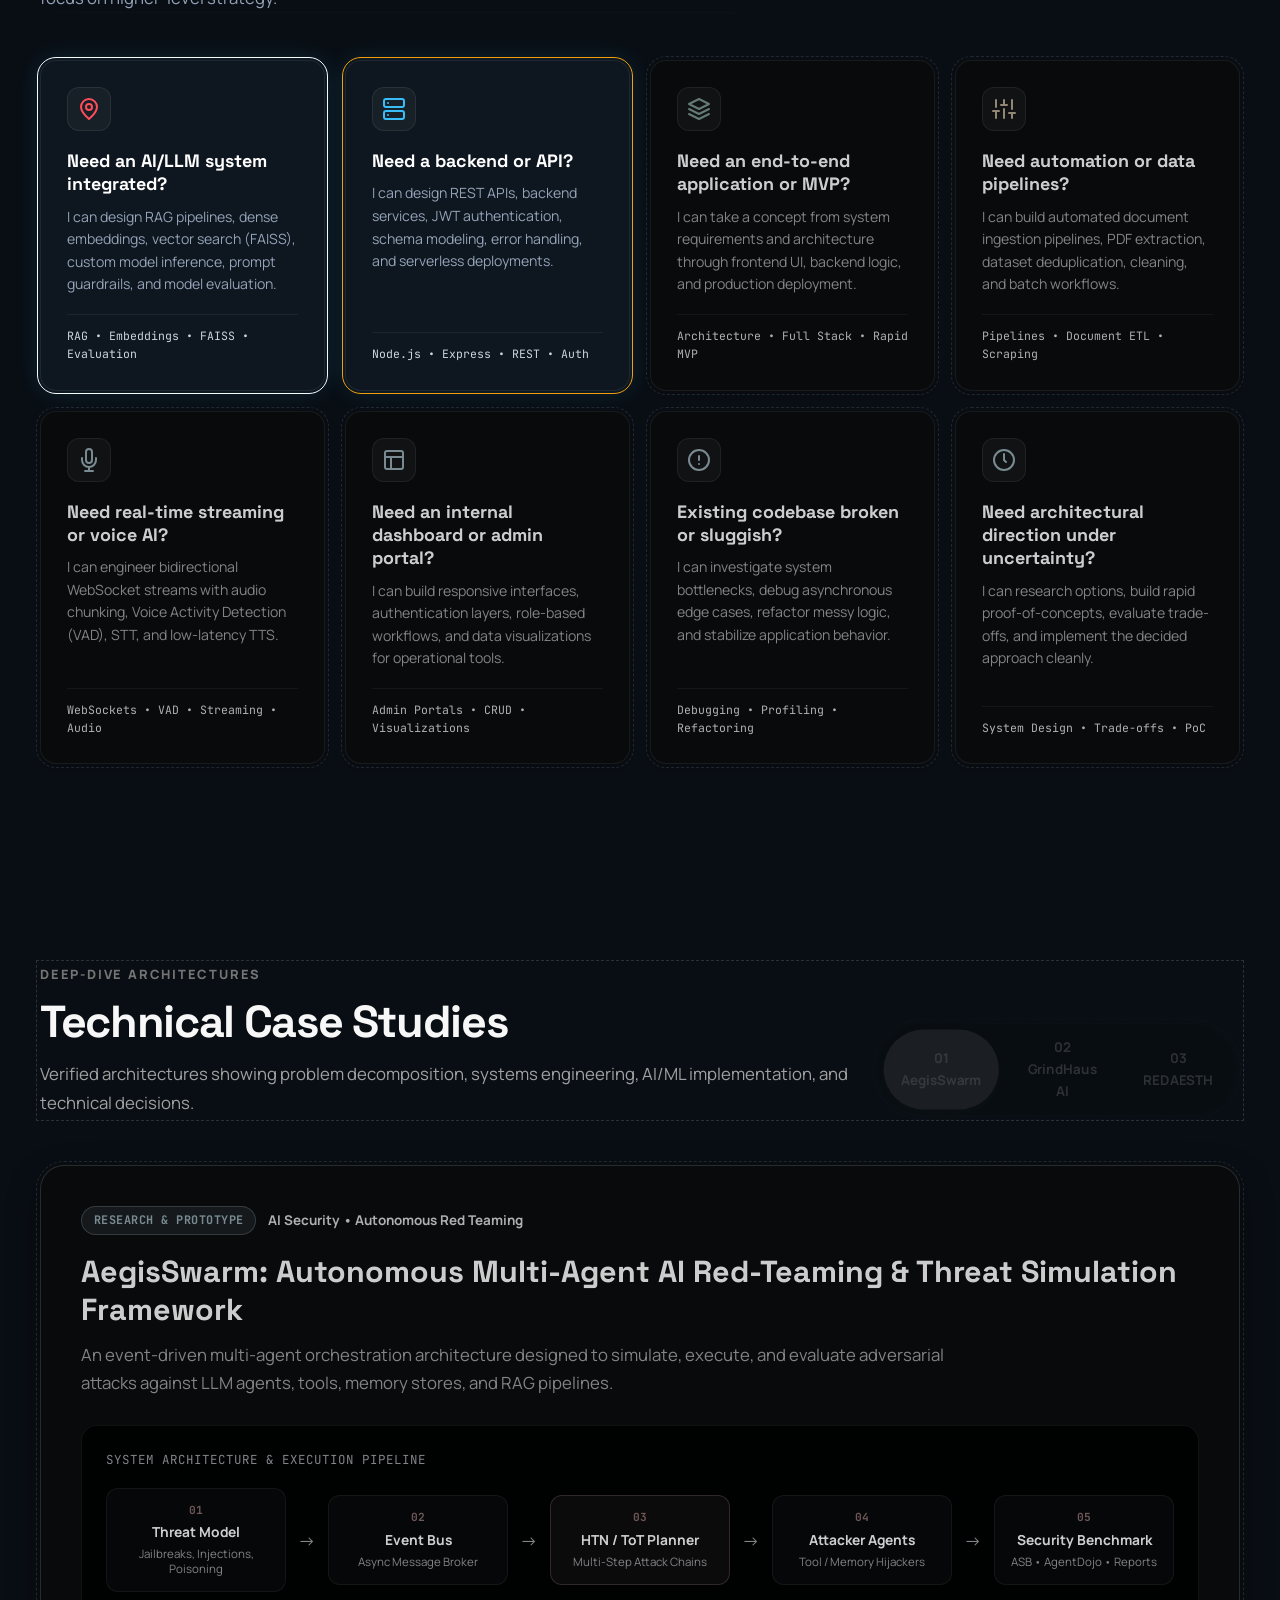
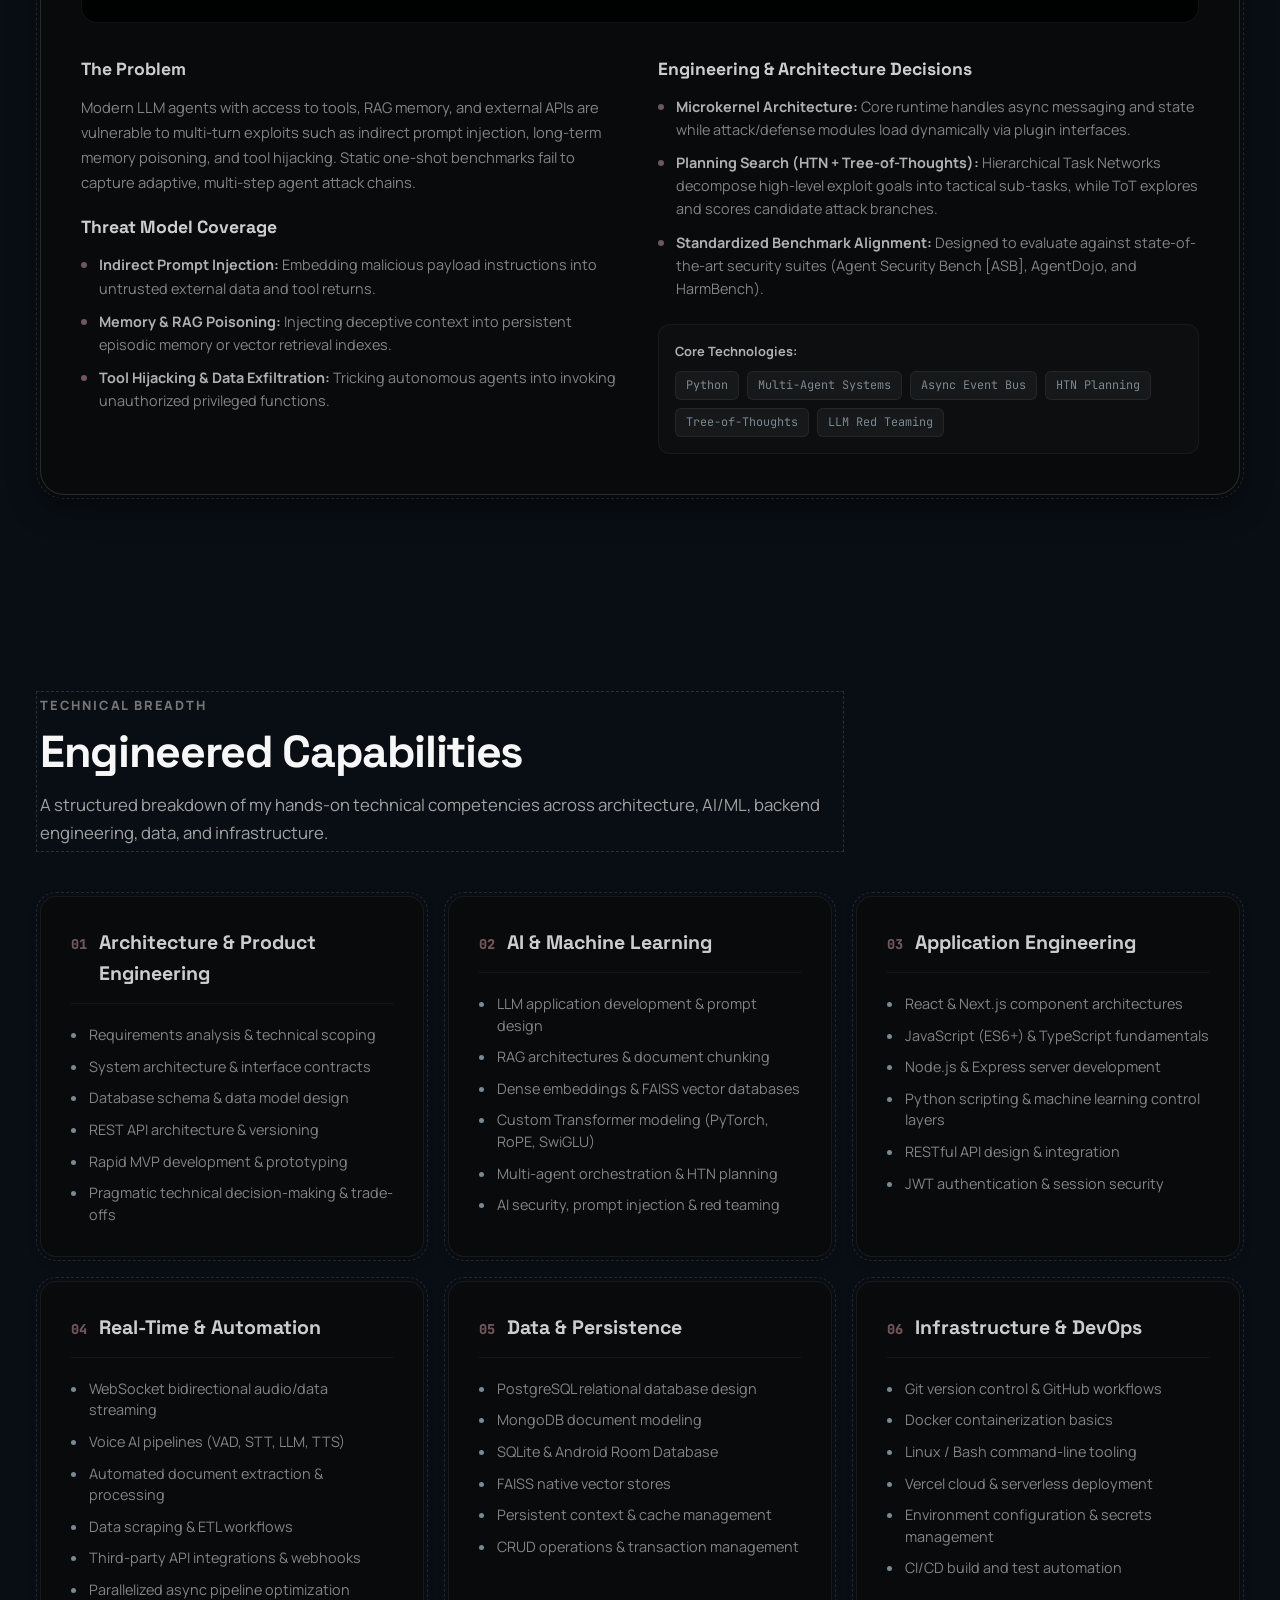
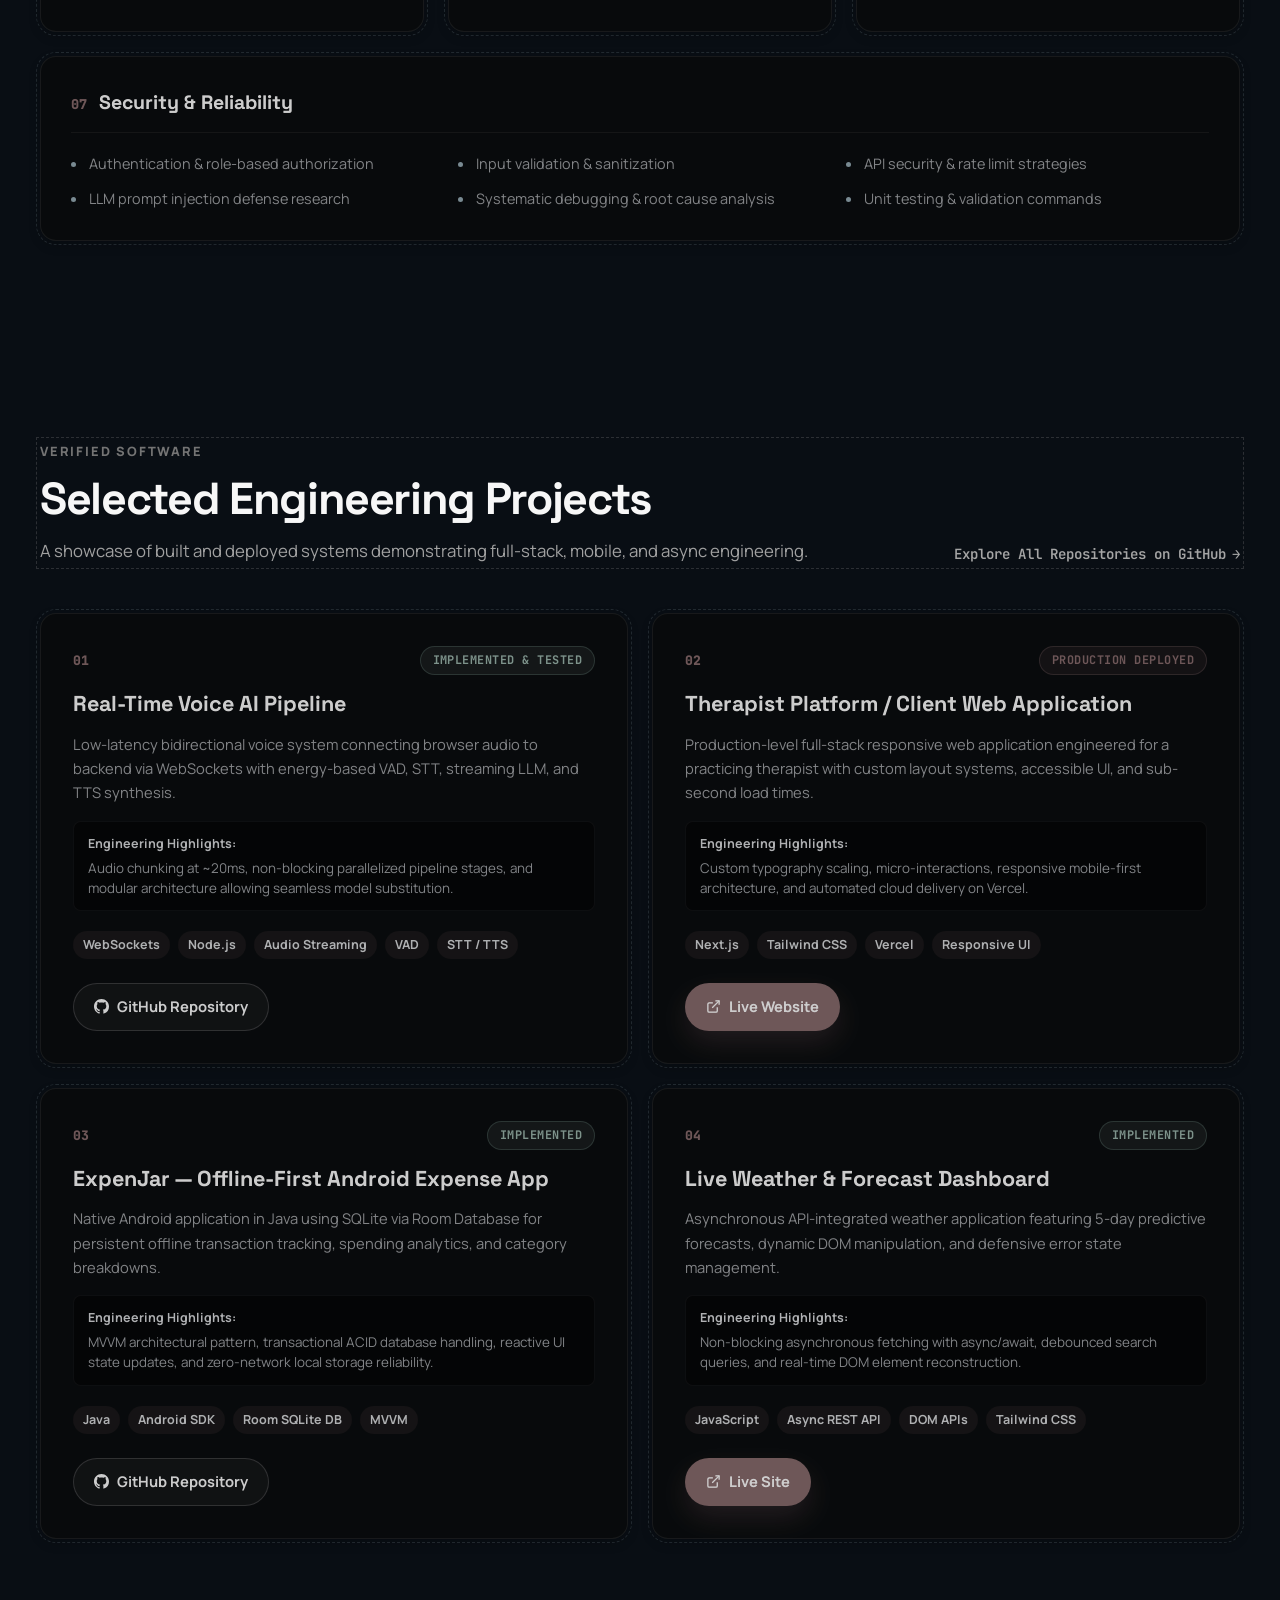
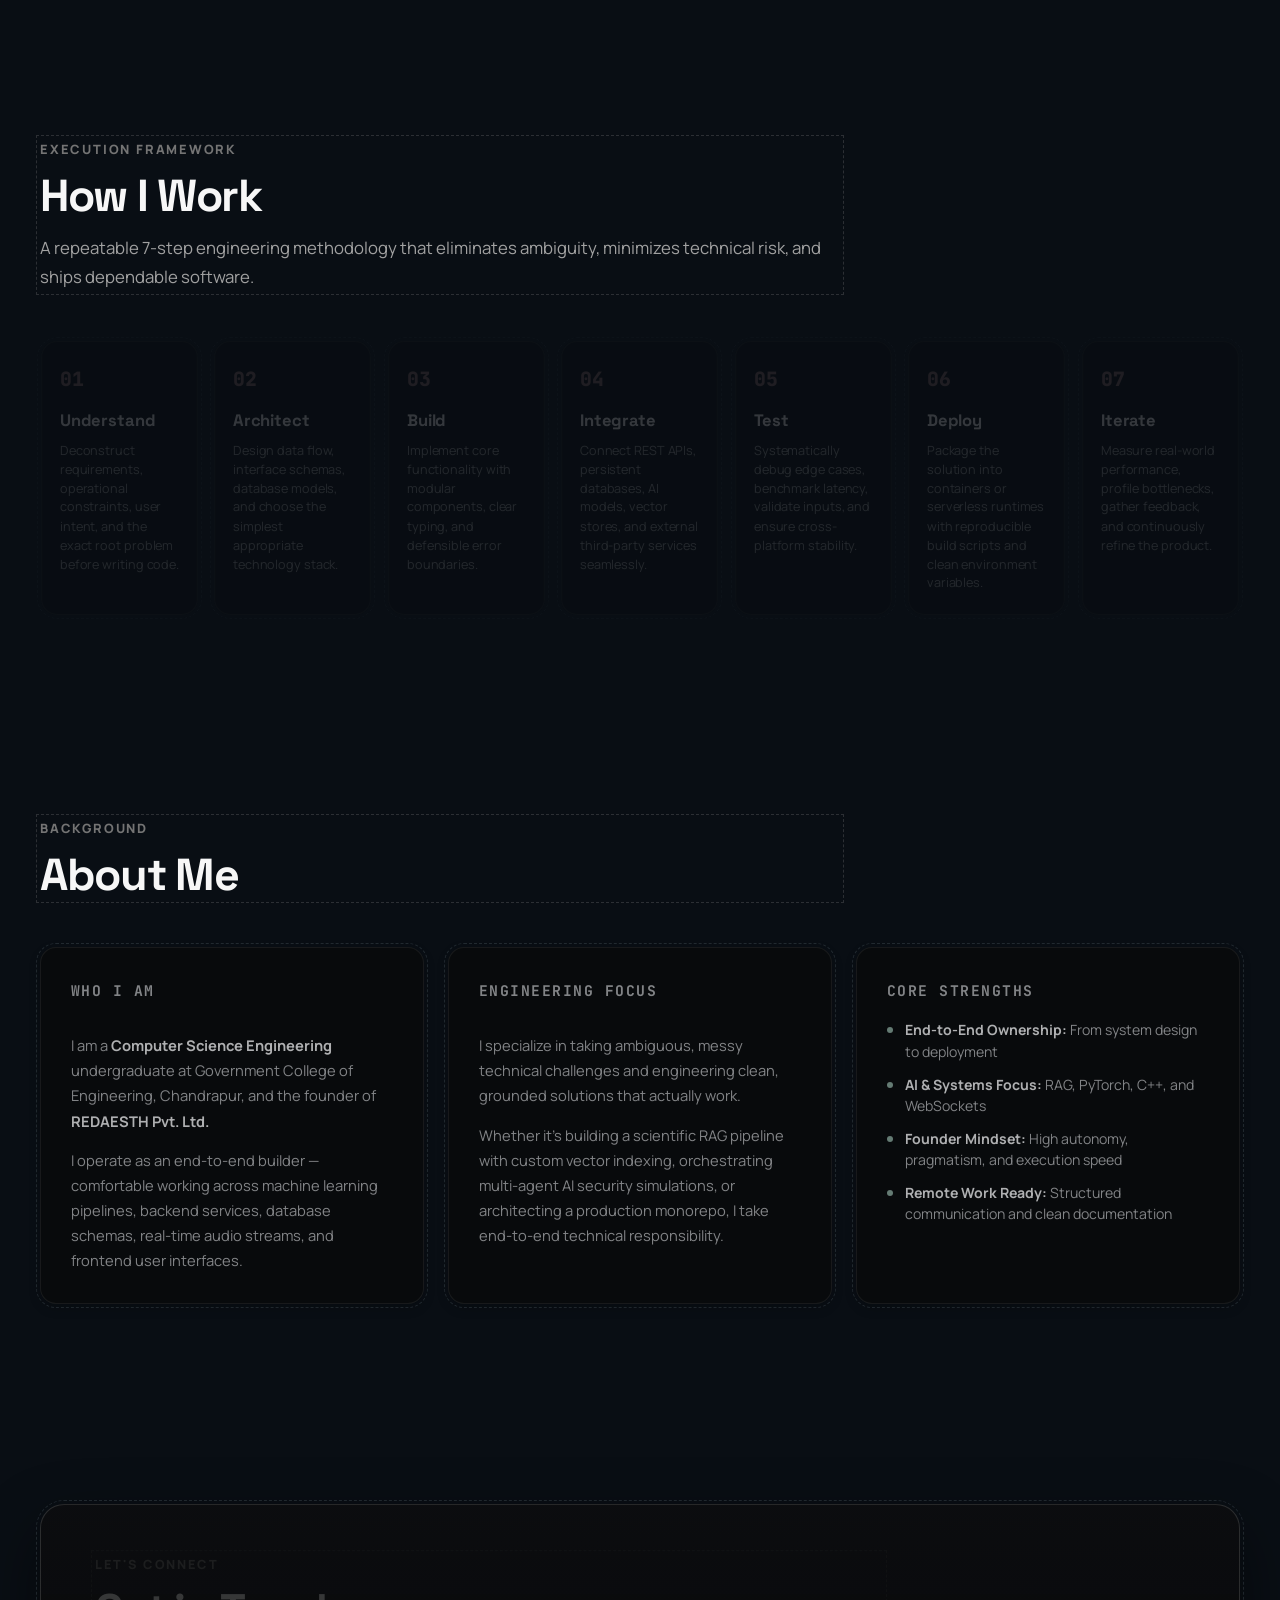
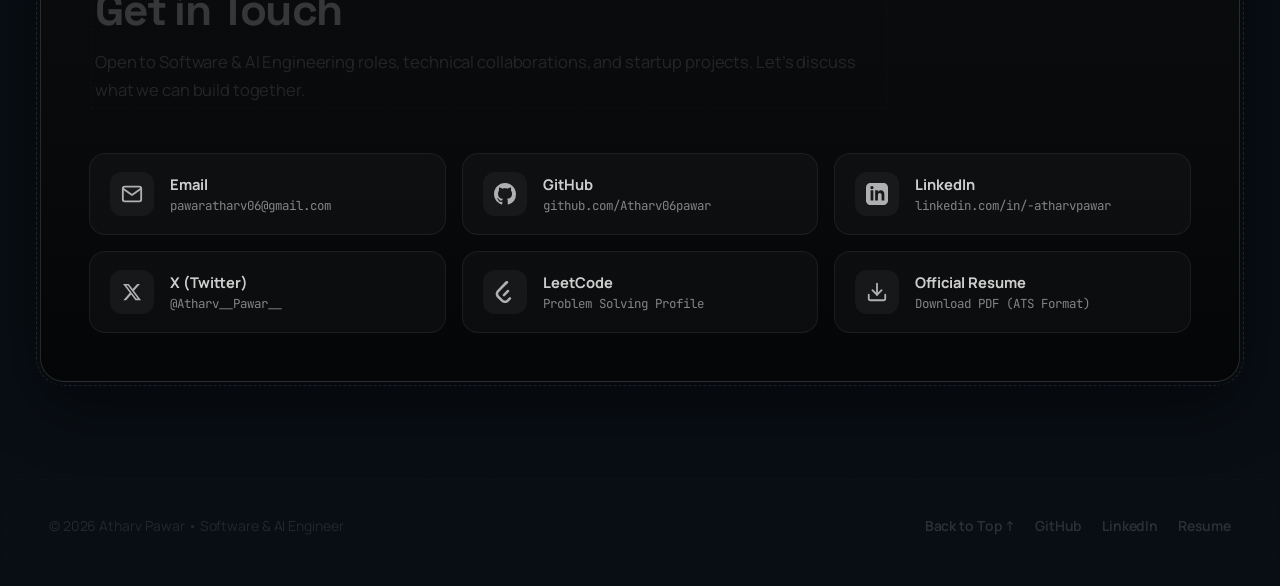
==== commit 243efcbc: "Implement authentic Swarm Rebuild engine, smooth inertia scrolling, and hero fixes" ====
--- a/index.html
+++ b/index.html
@@ -71,32 +71,39 @@
 </head>
 <body>
 
-  <noscript><style>.live-build-layer { display: none !important; }</style></noscript>
-
-  <!-- Live construction layer: cursors operate on the real page underneath. -->
-  <div class="live-build-layer" id="liveBuildLayer">
-    <div class="build-agent-canvas" id="buildAgentCanvas" aria-hidden="true"></div>
-    <div class="build-frame-canvas" id="buildFrameCanvas" aria-hidden="true"></div>
-    <div class="cursor-buffer" id="cursorBuffer" aria-hidden="true">
+  <noscript><style>.build-target { opacity: 1 !important; transform: none !important; } .live-build-layer { display: none !important; }</style></noscript>
+
+  <!-- Autonomous Multi-Agent Swarm Construction Layer -->
+  <div class="live-build-layer" id="liveBuildLayer" aria-hidden="true">
+    <!-- GPU Canvas for dynamic supporting guide lines, laser calipers, & cursor trails -->
+    <canvas class="build-guide-canvas" id="buildGuideCanvas"></canvas>
+    
+    <!-- DOM Cursor Agents Container -->
+    <div class="build-agent-canvas" id="buildAgentCanvas"></div>
+
+    <!-- Central Loading Buffer (revolving orbital ring) -->
+    <div class="cursor-buffer" id="cursorBuffer">
+      <div class="buffer-ring">
+        <span class="buffer-core"></span>
+        <div class="buffer-radar"></div>
+      </div>
       <div class="buffer-heading"><span class="buffer-led"></span> CURSOR_BUFFER</div>
       <div class="buffer-code"><span>agents:</span><strong>05 / 05</strong><span>status:</span><strong>armed</strong></div>
       <div class="buffer-track"><i></i><i></i><i></i><i></i><i></i></div>
     </div>
-    <div class="build-hud" id="buildHud">
+
+    <!-- HUD Status Indicator & Controls -->
+    <div class="build-hud" id="buildHud" role="status" aria-live="polite">
       <span class="build-hud-dot" aria-hidden="true"></span>
-      <p id="buildStatus" role="status">Agents are laying out the page…</p>
-      <button class="build-skip" id="skipBuild" type="button">Skip build <span aria-hidden="true">↗</span></button>
+      <p id="buildStatus">Agents armed. Initializing live page construction…</p>
+      <button class="build-skip" id="skipBuild" type="button" title="Skip animation and display full page immediately">
+        Skip build <span aria-hidden="true">↗</span>
+      </button>
     </div>
-    <div class="cursor-assistant" id="cursorAssistant" aria-live="polite" hidden>
-      <button class="assistant-toggle" id="assistantToggle" type="button" aria-expanded="false" aria-controls="assistantPanel">
-        <span class="assistant-cursor-mark" aria-hidden="true">↖</span>
-        <span class="assistant-presence" aria-hidden="true"></span>
-        <span class="assistant-toggle-copy"><strong>Cursor assistant</strong><small>page assembled</small></span>
-      </button>
-      <div class="assistant-panel" id="assistantPanel" hidden>
-        <span class="assistant-panel-kicker">LIVE COMPANION</span>
-        <p>All interface surfaces are ready. I’ll stay nearby while you explore.</p>
-      </div>
+
+    <!-- Minimized Revolving Dock in Bottom Right -->
+    <div class="cursor-dock" id="cursorDock" title="Replay autonomous build" aria-label="Replay build">
+      <div class="dock-orbit-ring"></div>
     </div>
   </div>
 
@@ -142,7 +149,7 @@
     <!-- Hero Section -->
     <section id="hero" class="section hero">
       <div class="container hero-grid">
-        <div class="hero-copy" data-reveal="up">
+        <div class="hero-copy">
           <div class="status-indicator">
             <span class="status-dot"></span>
             <span class="status-text">Available for Engineering &amp; Product Roles</span>
@@ -197,7 +204,7 @@
           </div>
         </div>
 
-        <div class="hero-visual" data-reveal="scale">
+        <div class="hero-visual">
           <div class="profile-card">
             <div class="profile-glow"></div>
             
--- a/css/style.css
+++ b/css/style.css
@@ -42,8 +42,12 @@
 }
 
 html {
-  scroll-behavior: smooth;
+  scroll-behavior: auto;
   scroll-padding-top: 96px;
+}
+
+html.has-smooth-scroll {
+  scroll-behavior: auto !important;
 }
 
 body {
@@ -1362,611 +1366,6 @@
   color: var(--accent);
 }
 
-/* ================= AUTONOMOUS CURSOR INTRO ================= */
-body.intro-is-active {
-  overflow: hidden;
-}
-
-.site-intro {
-  --intro-accent: #ff5d6a;
-  position: fixed;
-  z-index: 3000;
-  inset: 0;
-  display: grid;
-  place-items: center;
-  overflow: hidden;
-  color: #f6f8fb;
-  background:
-    radial-gradient(circle at 74% 22%, rgba(56, 189, 248, 0.15), transparent 23%),
-    radial-gradient(circle at 17% 78%, rgba(255, 77, 90, 0.13), transparent 26%),
-    #070b10;
-  transition: opacity 0.7s cubic-bezier(0.76, 0, 0.24, 1), visibility 0.7s step-end;
-}
-
-.site-intro::before,
-.site-intro::after {
-  content: "";
-  position: absolute;
-  inset: 0;
-  pointer-events: none;
-}
-
-.site-intro::before {
-  opacity: 0.36;
-  background-image: linear-gradient(rgba(148, 163, 184, 0.09) 1px, transparent 1px), linear-gradient(90deg, rgba(148, 163, 184, 0.09) 1px, transparent 1px);
-  background-size: 48px 48px;
-  mask-image: radial-gradient(ellipse 70% 64% at 50% 50%, black, transparent 87%);
-}
-
-.site-intro::after {
-  opacity: 0.5;
-  background: linear-gradient(90deg, #070b10 0%, transparent 18%, transparent 82%, #070b10 100%);
-}
-
-.site-intro.is-leaving {
-  opacity: 0;
-  visibility: hidden;
-  pointer-events: none;
-}
-
-.intro-noise {
-  position: absolute;
-  inset: 0;
-  z-index: 1;
-  opacity: 0.12;
-  pointer-events: none;
-  background-image: url("data:image/svg+xml,%3Csvg viewBox='0 0 180 180' xmlns='http://www.w3.org/2000/svg'%3E%3Cfilter id='n'%3E%3CfeTurbulence type='fractalNoise' baseFrequency='.95' numOctaves='4' stitchTiles='stitch'/%3E%3C/filter%3E%3Crect width='100%25' height='100%25' filter='url(%23n)' opacity='.7'/%3E%3C/svg%3E");
-}
-
-.intro-orbit {
-  position: absolute;
-  z-index: 1;
-  width: min(52vw, 740px);
-  aspect-ratio: 1;
-  border: 1px solid rgba(148, 163, 184, 0.14);
-  border-radius: 50%;
-  pointer-events: none;
-}
-
-.intro-orbit::after {
-  content: "";
-  position: absolute;
-  width: 7px;
-  height: 7px;
-  border-radius: 50%;
-  box-shadow: 0 0 18px currentColor;
-}
-
-.intro-orbit-one {
-  right: -16vw;
-  top: -21vw;
-  color: var(--accent-cyan);
-}
-
-.intro-orbit-one::after {
-  top: 50%;
-  left: -4px;
-  background: currentColor;
-}
-
-.intro-orbit-two {
-  bottom: -35vw;
-  left: -12vw;
-  width: min(68vw, 920px);
-  color: var(--intro-accent);
-}
-
-.intro-orbit-two::after {
-  top: 9%;
-  right: 11%;
-  background: currentColor;
-}
-
-.intro-shell {
-  position: relative;
-  z-index: 4;
-  display: grid;
-  grid-template-rows: auto 1fr auto;
-  width: min(calc(100% - 64px), 1180px);
-  min-height: min(770px, calc(100vh - 48px));
-  padding: clamp(20px, 4vw, 44px) 0;
-}
-
-.intro-topline,
-.intro-bottom {
-  display: flex;
-  align-items: center;
-  justify-content: space-between;
-  gap: 24px;
-}
-
-.intro-kicker,
-.intro-index,
-.intro-stage-list,
-.intro-hint,
-.assembly-window-bar,
-.blueprint-label,
-.blueprint-coordinate {
-  font-family: var(--font-mono);
-  letter-spacing: 0.08em;
-}
-
-.intro-kicker {
-  display: inline-flex;
-  align-items: center;
-  gap: 9px;
-  font-size: 0.66rem;
-  font-weight: 700;
-  color: #a8b4c4;
-}
-
-.intro-kicker-dot {
-  width: 7px;
-  height: 7px;
-  border-radius: 999px;
-  background: var(--accent-emerald);
-  box-shadow: 0 0 14px var(--accent-emerald);
-}
-
-.intro-skip {
-  display: inline-flex;
-  align-items: center;
-  gap: 10px;
-  min-height: 38px;
-  padding: 0 4px 0 14px;
-  border: 1px solid rgba(203, 213, 225, 0.25);
-  border-radius: 999px;
-  color: #dce5ee;
-  background: rgba(15, 23, 32, 0.55);
-  cursor: pointer;
-  font-family: var(--font-mono);
-  font-size: 0.7rem;
-  font-weight: 700;
-  letter-spacing: 0.04em;
-  transition: border-color 0.2s ease, background-color 0.2s ease, color 0.2s ease;
-}
-
-.intro-skip span:last-child {
-  display: grid;
-  width: 27px;
-  height: 27px;
-  place-items: center;
-  border-radius: 50%;
-  color: #071017;
-  background: #dce5ee;
-  font-size: 1rem;
-}
-
-.intro-skip:hover,
-.intro-skip:focus-visible {
-  border-color: var(--accent-cyan);
-  color: #ffffff;
-  background: rgba(56, 189, 248, 0.12);
-  outline: none;
-}
-
-.intro-content {
-  display: grid;
-  align-content: center;
-  min-height: 0;
-  padding: clamp(34px, 7vh, 80px) 0 clamp(28px, 5vh, 56px);
-}
-
-.intro-index {
-  margin-bottom: 19px;
-  color: var(--accent-cyan);
-  font-size: 0.68rem;
-  font-weight: 700;
-}
-
-.intro-title {
-  max-width: 790px;
-  margin: 0;
-  font-family: var(--font-heading);
-  font-size: clamp(2.75rem, 7.8vw, 6.5rem);
-  font-weight: 700;
-  line-height: 0.94;
-  letter-spacing: -0.065em;
-  text-wrap: balance;
-}
-
-.intro-title span {
-  color: transparent;
-  -webkit-text-stroke: 1px rgba(226, 232, 240, 0.63);
-}
-
-.intro-status {
-  min-height: 1.7em;
-  margin: 25px 0 0;
-  color: #a8b4c4;
-  font-family: var(--font-mono);
-  font-size: clamp(0.76rem, 1.4vw, 0.9rem);
-}
-
-.intro-assembly {
-  position: absolute;
-  right: clamp(0px, 4vw, 54px);
-  bottom: clamp(14px, 6vh, 68px);
-  width: min(34vw, 370px);
-  min-width: 278px;
-  transform: rotate(-4deg);
-}
-
-.assembly-window {
-  position: relative;
-  display: grid;
-  gap: 10px;
-  min-height: 232px;
-  padding: 20px;
-  overflow: hidden;
-  border: 1px solid rgba(203, 213, 225, 0.25);
-  border-radius: 12px;
-  background: rgba(7, 11, 16, 0.78);
-  box-shadow: 22px 23px 55px rgba(0, 0, 0, 0.34);
-}
-
-.assembly-window::before {
-  content: "";
-  position: absolute;
-  inset: 0;
-  background: linear-gradient(135deg, rgba(56, 189, 248, 0.11), transparent 42%, rgba(255, 77, 90, 0.1));
-}
-
-.assembly-window-bar,
-.assembly-hero-line,
-.assembly-copy-line,
-.assembly-action,
-.assembly-stack {
-  position: relative;
-  z-index: 1;
-}
-
-.assembly-window-bar {
-  display: flex;
-  gap: 5px;
-  align-items: center;
-  height: 9px;
-}
-
-.assembly-window-bar span {
-  width: 5px;
-  height: 5px;
-  border-radius: 50%;
-  background: #64748b;
-}
-
-.assembly-hero-line,
-.assembly-copy-line,
-.assembly-action,
-.assembly-stack span {
-  opacity: 0;
-  transform: scaleX(0.08);
-  transform-origin: left center;
-  transition: opacity 0.4s ease, transform 0.55s cubic-bezier(0.16, 1, 0.3, 1);
-}
-
-.assembly-hero-line {
-  width: 82%;
-  height: 27px;
-  margin-top: 17px;
-  border-radius: 5px;
-  background: linear-gradient(90deg, #f8fafc, #f8fafc 58%, var(--accent-cyan));
-}
-
-.assembly-hero-line + .assembly-hero-line {
-  width: 58%;
-  height: 22px;
-  margin-top: -3px;
-  background: linear-gradient(90deg, var(--intro-accent), #f8fafc);
-}
-
-.assembly-copy-line {
-  width: 90%;
-  height: 6px;
-  margin-top: 8px;
-  border-radius: 99px;
-  background: #607185;
-}
-
-.assembly-copy-line-short {
-  width: 70%;
-  margin-top: -4px;
-}
-
-.assembly-action {
-  width: 94px;
-  height: 24px;
-  margin-top: 9px;
-  border: 1px solid rgba(56, 189, 248, 0.74);
-  border-radius: 99px;
-  background: rgba(56, 189, 248, 0.17);
-}
-
-.assembly-stack {
-  display: flex;
-  gap: 8px;
-  margin-top: auto;
-}
-
-.assembly-stack span {
-  flex: 1;
-  height: 28px;
-  border: 1px solid rgba(148, 163, 184, 0.26);
-  border-radius: 4px;
-  background: rgba(148, 163, 184, 0.1);
-}
-
-.site-intro[data-stage="0"] [data-part="structure"],
-.site-intro[data-stage="1"] [data-part="structure"],
-.site-intro[data-stage="2"] [data-part="structure"],
-.site-intro[data-stage="3"] [data-part="structure"],
-.site-intro[data-stage="1"] [data-part="identity"],
-.site-intro[data-stage="2"] [data-part="identity"],
-.site-intro[data-stage="3"] [data-part="identity"],
-.site-intro[data-stage="2"] [data-part="interface"],
-.site-intro[data-stage="3"] [data-part="interface"] {
-  opacity: 1;
-  transform: scaleX(1);
-}
-
-.assembly-blueprint {
-  display: grid;
-  grid-template-columns: auto 1fr;
-  gap: 8px 11px;
-  align-items: center;
-  margin: 13px 10px 0;
-  color: #8293a7;
-  font-family: var(--font-mono);
-  font-size: 0.55rem;
-}
-
-.blueprint-label {
-  color: var(--accent-cyan);
-  font-weight: 700;
-}
-
-.blueprint-rule {
-  height: 1px;
-  background: rgba(148, 163, 184, 0.32);
-}
-
-.blueprint-coordinate {
-  grid-column: 1 / -1;
-}
-
-.intro-bottom {
-  align-items: flex-end;
-}
-
-.intro-stage-list {
-  display: flex;
-  flex-wrap: wrap;
-  gap: 10px clamp(15px, 2vw, 30px);
-  margin: 0;
-  padding: 0;
-  list-style: none;
-  color: #5e6c7d;
-  font-size: 0.64rem;
-  font-weight: 700;
-}
-
-.intro-stage {
-  transition: color 0.28s ease;
-}
-
-.intro-stage span {
-  margin-right: 5px;
-  color: inherit;
-  opacity: 0.65;
-}
-
-.intro-stage.is-active {
-  color: #f7fbff;
-}
-
-.intro-stage.is-active span {
-  color: var(--accent-cyan);
-  opacity: 1;
-}
-
-.intro-stage.is-complete {
-  color: #9bb5c5;
-}
-
-.intro-progress {
-  position: absolute;
-  right: 0;
-  bottom: -4px;
-  left: 0;
-  height: 2px;
-  overflow: hidden;
-  background: rgba(148, 163, 184, 0.18);
-}
-
-.intro-progress span {
-  display: block;
-  width: 100%;
-  height: 100%;
-  transform: scaleX(0);
-  transform-origin: left;
-  background: linear-gradient(90deg, var(--accent-cyan), #f8fafc 48%, var(--intro-accent));
-  box-shadow: 0 0 14px var(--accent-cyan);
-  transition: transform 0.58s cubic-bezier(0.16, 1, 0.3, 1);
-}
-
-.intro-hint {
-  margin: 0 0 9px auto;
-  color: #8293a7;
-  font-size: 0.62rem;
-}
-
-.intro-hint kbd {
-  display: inline-grid;
-  min-width: 22px;
-  place-items: center;
-  margin-right: 5px;
-  padding: 1px 4px;
-  border: 1px solid rgba(148, 163, 184, 0.45);
-  border-radius: 3px;
-  color: #cbd5e1;
-  font: inherit;
-}
-
-.cursor-swarm {
-  position: absolute;
-  z-index: 6;
-  inset: 0;
-  pointer-events: none;
-}
-
-.cursor-agent {
-  position: absolute;
-  top: 0;
-  left: 0;
-  width: 46px;
-  height: 46px;
-  color: var(--agent-color, var(--accent-cyan));
-  opacity: 0;
-  filter: drop-shadow(0 0 8px color-mix(in srgb, currentColor 65%, transparent));
-  animation: cursor-route var(--agent-duration, 4.7s) cubic-bezier(0.38, 0, 0.2, 1) var(--agent-delay, 0s) forwards;
-}
-
-.cursor-agent::before {
-  content: "";
-  position: absolute;
-  top: 21px;
-  left: 21px;
-  width: 12px;
-  height: 12px;
-  border: 1px solid currentColor;
-  border-radius: 50%;
-  opacity: 0;
-  transform: scale(0.1);
-  animation: cursor-ping 0.72s ease-out var(--ping-delay, 1.25s) 2;
-}
-
-.cursor-agent::after {
-  content: "";
-  position: absolute;
-  top: 24px;
-  left: -86px;
-  width: 86px;
-  height: 1px;
-  opacity: 0.65;
-  transform: rotate(-22deg);
-  transform-origin: right;
-  background: linear-gradient(90deg, transparent, currentColor);
-}
-
-.cursor-shape {
-  position: absolute;
-  display: grid;
-  width: 31px;
-  height: 31px;
-  place-items: center;
-  border: 1px solid currentColor;
-  border-radius: 7px;
-  background: rgba(7, 11, 16, 0.88);
-  box-shadow: inset 0 0 13px color-mix(in srgb, currentColor 16%, transparent);
-  color: inherit;
-  font-family: var(--font-mono);
-  font-size: 0.67rem;
-  font-weight: 700;
-}
-
-.cursor-agent--arrow .cursor-shape {
-  width: 0;
-  height: 0;
-  border-width: 0 0 27px 19px;
-  border-style: solid;
-  border-color: transparent transparent currentColor transparent;
-  border-radius: 2px;
-  background: transparent;
-  box-shadow: none;
-  transform: rotate(-28deg);
-}
-
-.cursor-agent--arrow .cursor-shape::after {
-  content: "";
-  position: absolute;
-  width: 9px;
-  height: 16px;
-  border: 2px solid currentColor;
-  border-top: 0;
-  border-left: 0;
-  transform: translate(-1px, 17px) rotate(-17deg);
-}
-
-.cursor-agent--crosshair .cursor-shape {
-  border-radius: 50%;
-}
-
-.cursor-agent--crosshair .cursor-shape::before,
-.cursor-agent--crosshair .cursor-shape::after {
-  content: "";
-  position: absolute;
-  background: currentColor;
-}
-
-.cursor-agent--crosshair .cursor-shape::before {
-  width: 1px;
-  height: 37px;
-}
-
-.cursor-agent--crosshair .cursor-shape::after {
-  width: 37px;
-  height: 1px;
-}
-
-.cursor-agent--beam .cursor-shape {
-  width: 38px;
-  border-radius: 2px;
-  transform: rotate(-10deg);
-}
-
-.cursor-agent--beam .cursor-shape::after {
-  content: "";
-  position: absolute;
-  inset: 5px 7px;
-  border-top: 1px solid currentColor;
-  border-bottom: 1px solid currentColor;
-  opacity: 0.65;
-}
-
-.cursor-agent--code .cursor-shape {
-  border-radius: 50%;
-}
-
-.cursor-agent-label {
-  position: absolute;
-  top: 34px;
-  left: 28px;
-  padding: 3px 5px;
-  border: 1px solid color-mix(in srgb, currentColor 44%, transparent);
-  border-radius: 3px;
-  color: currentColor;
-  background: rgba(7, 11, 16, 0.82);
-  font-family: var(--font-mono);
-  font-size: 0.48rem;
-  font-weight: 700;
-  letter-spacing: 0.07em;
-}
-
-@keyframes cursor-route {
-  0% { opacity: 0; transform: translate3d(var(--start-x), var(--start-y), 0) rotate(var(--start-r, 0deg)); }
-  5% { opacity: 1; }
-  37% { transform: translate3d(var(--mid-x), var(--mid-y), 0) rotate(var(--mid-r, 0deg)); }
-  45% { transform: translate3d(var(--mid-x), var(--mid-y), 0) rotate(var(--mid-r, 0deg)) scale(0.93); }
-  52% { transform: translate3d(var(--mid-x), var(--mid-y), 0) rotate(var(--mid-r, 0deg)) scale(1); }
-  87% { opacity: 1; transform: translate3d(var(--end-x), var(--end-y), 0) rotate(var(--end-r, 0deg)); }
-  100% { opacity: 0; transform: translate3d(var(--end-x), var(--end-y), 0) rotate(var(--end-r, 0deg)); }
-}
-
-@keyframes cursor-ping {
-  0% { opacity: 0.9; transform: scale(0.12); }
-  100% { opacity: 0; transform: scale(4.2); }
-}
-
 /* ================= CINEMATIC SCROLL FOUNDATION ================= */
 .scroll-meter {
   position: fixed;
@@ -2026,89 +1425,185 @@
   transition: transform 0.1s linear;
 }
 
-/* ================= LIVE CURSOR CONSTRUCTION ================= */
+/* ================= AUTONOMOUS MULTI-AGENT SWARM CONSTRUCTION ================= */
 .live-build-layer {
   position: fixed;
+  inset: 0;
   z-index: 2600;
+  pointer-events: none;
+  overflow: hidden;
+  contain: layout size;
+}
+
+.build-guide-canvas {
+  position: absolute;
+  inset: 0;
+  width: 100%;
+  height: 100%;
+  pointer-events: none;
+  display: block;
+  will-change: transform;
+}
+
+.build-agent-canvas {
+  position: absolute;
   inset: 0;
   pointer-events: none;
 }
 
-.live-build-layer.is-complete {
-  opacity: 0;
-  transition: opacity 0.45s ease;
-}
-
+/* --- Autonomous Cursor Agent Styling --- */
+.cursor-agent {
+  position: absolute;
+  top: 0;
+  left: 0;
+  width: 32px;
+  height: 32px;
+  pointer-events: none;
+  transform-origin: 2px 2px;
+  will-change: transform;
+  z-index: 10;
+  filter: drop-shadow(0 4px 10px rgba(0, 0, 0, 0.5));
+  transition: opacity 0.3s ease, filter 0.3s ease;
+}
+
+.cursor-agent-shape {
+  position: relative;
+  display: block;
+  width: 22px;
+  height: 22px;
+  color: var(--agent-color, var(--accent-cyan));
+}
+
+.cursor-agent-shape svg {
+  width: 100%;
+  height: 100%;
+  display: block;
+  filter: drop-shadow(0 0 6px var(--agent-color, var(--accent-cyan)));
+}
+
+.cursor-agent-label {
+  position: absolute;
+  top: 20px;
+  left: 14px;
+  display: inline-flex;
+  align-items: center;
+  gap: 4px;
+  padding: 2px 6px;
+  border-radius: 4px;
+  border: 1px solid var(--agent-color, var(--accent-cyan));
+  background: rgba(9, 14, 20, 0.92);
+  color: var(--agent-color, var(--accent-cyan));
+  font-family: var(--font-mono);
+  font-size: 0.52rem;
+  font-weight: 700;
+  letter-spacing: 0.06em;
+  white-space: nowrap;
+  box-shadow: 0 4px 12px rgba(0, 0, 0, 0.5), 0 0 8px rgba(56, 189, 248, 0.15);
+  pointer-events: none;
+}
+
+.cursor-agent.is-working .cursor-agent-shape {
+  transform: scale(1.12);
+  filter: drop-shadow(0 0 12px var(--agent-color, var(--accent-cyan)));
+}
+
+.cursor-agent.is-docked {
+  opacity: 0.85;
+}
+
+.cursor-agent.is-docked .cursor-agent-label {
+  display: none;
+}
+
+/* --- Central Loading Buffer --- */
 .cursor-buffer {
   position: fixed;
-  z-index: 5;
-  top: 62%;
+  top: 50%;
   left: 50%;
-  display: grid;
-  width: 116px;
-  height: 116px;
-  place-items: center;
-  border: 1px solid rgba(56, 189, 248, 0.32);
+  transform: translate(-50%, -50%) scale(1);
+  width: 136px;
+  height: 136px;
   border-radius: 50%;
-  color: #b8c7d7;
-  opacity: 0;
-  background: rgba(7, 11, 16, 0.86);
-  box-shadow: 0 0 0 8px rgba(56, 189, 248, 0.035), 0 0 0 18px rgba(56, 189, 248, 0.025), 0 18px 50px rgba(0, 0, 0, 0.42), inset 0 0 28px rgba(56, 189, 248, 0.06);
-  transform: translate(-50%, -50%) scale(0.9);
-  transition: opacity 0.35s ease, transform 0.55s cubic-bezier(0.16, 1, 0.3, 1), filter 0.4s ease;
-}
-
-.live-build-layer.is-buffering .cursor-buffer {
-  opacity: 1;
-  transform: translate(-50%, -50%) scale(1);
+  border: 1px solid rgba(56, 189, 248, 0.3);
+  background: rgba(7, 11, 16, 0.9);
+  box-shadow: 0 16px 40px rgba(0, 0, 0, 0.6), inset 0 0 24px rgba(56, 189, 248, 0.08);
+  display: flex;
+  flex-direction: column;
+  align-items: center;
+  justify-content: center;
+  z-index: 2650;
+  pointer-events: none;
+  backdrop-filter: blur(14px);
+  -webkit-backdrop-filter: blur(14px);
+  transition: opacity 0.45s ease, transform 0.55s cubic-bezier(0.16, 1, 0.3, 1), filter 0.4s ease;
 }
 
 .live-build-layer.is-launching .cursor-buffer {
   opacity: 0;
   filter: blur(4px);
-  transform: translate(-50%, -50%) scale(1.12);
-}
-
-.cursor-buffer::before,
-.cursor-buffer::after {
+  transform: translate(-50%, -50%) scale(1.22);
+}
+
+.live-build-layer.is-active .cursor-buffer {
+  display: none;
+}
+
+.buffer-ring {
+  position: absolute;
+  inset: -10px;
+  border-radius: 50%;
+  border: 1px dashed rgba(56, 189, 248, 0.35);
+  animation: buffer-orbit-spin 5s linear infinite;
+}
+
+.buffer-ring::after {
   content: "";
   position: absolute;
-  inset: 9px;
-  border: 1px solid rgba(56, 189, 248, 0.2);
-  border-top-color: var(--accent-cyan);
+  inset: 6px;
   border-radius: 50%;
-  animation: buffer-orbit 1.8s linear infinite;
-}
-
-.cursor-buffer::after {
-  inset: 19px;
-  border-color: rgba(255, 77, 90, 0.18);
-  border-bottom-color: var(--accent);
-  animation-direction: reverse;
-  animation-duration: 2.4s;
-}
-
-@keyframes buffer-orbit {
+  border: 1px solid rgba(255, 77, 90, 0.2);
+  border-top-color: var(--accent);
+  animation: buffer-orbit-spin 3s linear infinite reverse;
+}
+
+@keyframes buffer-orbit-spin {
   to { transform: rotate(360deg); }
 }
 
-.buffer-heading,
-.buffer-code {
-  display: flex;
-  align-items: center;
-  gap: 8px;
-  font-family: var(--font-mono);
-  font-size: 0.58rem;
-  font-weight: 700;
-  letter-spacing: 0.09em;
+.buffer-core {
+  position: absolute;
+  width: 12px;
+  height: 12px;
+  border-radius: 50%;
+  background: var(--accent-cyan);
+  box-shadow: 0 0 14px var(--accent-cyan);
+  animation: buffer-core-pulse 1.4s infinite ease-in-out;
+}
+
+@keyframes buffer-core-pulse {
+  0%, 100% { transform: scale(0.8); opacity: 0.7; }
+  50% { transform: scale(1.25); opacity: 1; }
+}
+
+.buffer-radar {
+  position: absolute;
+  inset: 0;
+  border-radius: 50%;
+  background: conic-gradient(from 0deg, transparent 0deg, rgba(56, 189, 248, 0.15) 60deg, transparent 90deg);
+  animation: buffer-orbit-spin 2s linear infinite;
 }
 
 .buffer-heading {
   position: relative;
   z-index: 2;
+  display: flex;
+  align-items: center;
+  gap: 7px;
+  font-family: var(--font-mono);
+  font-size: 0.56rem;
+  font-weight: 700;
+  letter-spacing: 0.08em;
   color: var(--accent-cyan);
-  font-size: 0.47rem;
-  text-align: center;
 }
 
 .buffer-led {
@@ -2116,102 +1611,80 @@
   height: 6px;
   border-radius: 50%;
   background: var(--accent-emerald);
-  box-shadow: 0 0 10px var(--accent-emerald);
-  animation: pulse-dot 0.85s infinite ease-in-out;
+  box-shadow: 0 0 8px var(--accent-emerald);
+  animation: buffer-core-pulse 1s infinite ease-in-out;
 }
 
 .buffer-code {
-  display: none;
-  justify-content: space-between;
+  position: relative;
+  z-index: 2;
+  display: flex;
+  gap: 6px;
+  margin-top: 6px;
+  font-family: var(--font-mono);
+  font-size: 0.52rem;
+  color: var(--muted);
+}
+
+.buffer-code strong {
+  color: #f1f5f9;
+}
+
+.buffer-track {
+  position: relative;
+  z-index: 2;
+  display: flex;
+  gap: 4px;
   margin-top: 10px;
-  color: #718197;
-  font-size: 0.51rem;
-}
-
-.buffer-code strong {
-  color: #e2e8f0;
-}
-
-.buffer-track {
-  position: absolute;
-  z-index: 2;
-  right: 28px;
-  bottom: 29px;
-  left: 28px;
-  display: grid;
-  grid-template-columns: repeat(5, 1fr);
-  gap: 5px;
-  margin-top: 12px;
 }
 
 .buffer-track i {
+  width: 10px;
   height: 3px;
-  border-radius: 99px;
-  background: rgba(148, 163, 184, 0.24);
-  animation: buffer-packet 1.1s ease-in-out infinite;
-}
-
-.buffer-track i:nth-child(2) { animation-delay: 0.12s; }
-.buffer-track i:nth-child(3) { animation-delay: 0.24s; }
-.buffer-track i:nth-child(4) { animation-delay: 0.36s; }
-.buffer-track i:nth-child(5) { animation-delay: 0.48s; }
-
-@keyframes buffer-packet {
-  0%, 100% { background: rgba(148, 163, 184, 0.2); transform: scaleX(0.72); }
-  50% { background: var(--accent-cyan); box-shadow: 0 0 10px var(--accent-cyan); transform: scaleX(1); }
-}
-
-.build-agent-canvas,
-.build-frame-canvas {
-  position: absolute;
-  inset: 0;
-  overflow: hidden;
-}
-
-.build-agent-canvas {
-  z-index: 6;
-  clip-path: inset(16% 16% 17% 16% round 32px);
-}
-
-.build-frame-canvas {
-  z-index: 4;
-}
-
-.live-build-layer.is-docking .build-agent-canvas {
-  clip-path: none;
-}
-
+  border-radius: 2px;
+  background: rgba(148, 163, 184, 0.25);
+  animation: buffer-bar-pulse 1.2s infinite ease-in-out;
+}
+
+.buffer-track i:nth-child(2) { animation-delay: 0.15s; }
+.buffer-track i:nth-child(3) { animation-delay: 0.3s; }
+.buffer-track i:nth-child(4) { animation-delay: 0.45s; }
+.buffer-track i:nth-child(5) { animation-delay: 0.6s; }
+
+@keyframes buffer-bar-pulse {
+  0%, 100% { background: rgba(148, 163, 184, 0.25); transform: scaleY(0.8); }
+  50% { background: var(--accent-cyan); transform: scaleY(1.3); box-shadow: 0 0 6px var(--accent-cyan); }
+}
+
+/* --- Build HUD Telemetry --- */
 .build-hud {
   position: fixed;
-  z-index: 3;
-  bottom: 20px;
+  z-index: 2700;
+  bottom: 22px;
   left: 24px;
   display: flex;
   align-items: center;
-  gap: 10px;
-  max-width: min(calc(100vw - 48px), 510px);
-  min-height: 40px;
-  padding: 7px 8px 7px 12px;
-  border: 1px solid rgba(148, 163, 184, 0.3);
+  gap: 12px;
+  max-width: min(calc(100vw - 48px), 500px);
+  min-height: 38px;
+  padding: 6px 12px 6px 14px;
+  border: 1px solid rgba(148, 163, 184, 0.28);
   border-radius: 999px;
-  color: #cbd5e1;
-  background: rgba(7, 11, 16, 0.8);
-  box-shadow: 0 12px 35px rgba(0, 0, 0, 0.28);
-  backdrop-filter: blur(12px);
+  background: rgba(9, 14, 20, 0.86);
+  box-shadow: 0 14px 34px rgba(0, 0, 0, 0.45);
+  backdrop-filter: blur(14px);
+  -webkit-backdrop-filter: blur(14px);
   pointer-events: auto;
-}
-
-.build-hud p {
-  min-width: 0;
-  margin: 0;
-  overflow: hidden;
-  color: #d7e1ec;
-  font-family: var(--font-mono);
-  font-size: 0.66rem;
-  font-weight: 700;
-  letter-spacing: 0.035em;
-  text-overflow: ellipsis;
-  white-space: nowrap;
+  user-select: none;
+  transition: opacity 0.35s ease, transform 0.35s ease;
+}
+
+.live-build-layer.is-docked .build-hud {
+  opacity: 0.7;
+}
+
+.live-build-layer.is-docked .build-hud:hover {
+  opacity: 1;
 }
 
 .build-hud-dot {
@@ -2220,527 +1693,185 @@
   flex: 0 0 auto;
   border-radius: 50%;
   background: var(--accent-emerald);
-  box-shadow: 0 0 12px var(--accent-emerald);
-  animation: pulse-dot 1.25s infinite ease-in-out;
+  box-shadow: 0 0 10px var(--accent-emerald);
+  animation: buffer-core-pulse 1.2s infinite ease-in-out;
+}
+
+.build-hud p {
+  min-width: 0;
+  margin: 0;
+  overflow: hidden;
+  color: #e2e8f0;
+  font-family: var(--font-mono);
+  font-size: 0.65rem;
+  font-weight: 700;
+  letter-spacing: 0.04em;
+  text-overflow: ellipsis;
+  white-space: nowrap;
 }
 
 .build-skip {
   display: inline-flex;
   align-items: center;
-  gap: 7px;
-  min-height: 27px;
-  flex: 0 0 auto;
-  padding: 0 8px 0 10px;
-  border: 1px solid rgba(148, 163, 184, 0.34);
+  gap: 5px;
+  padding: 4px 10px;
+  border: 1px solid rgba(148, 163, 184, 0.28);
   border-radius: 999px;
-  color: #e8eef5;
-  background: rgba(30, 41, 59, 0.55);
-  cursor: pointer;
+  background: rgba(30, 41, 59, 0.65);
+  color: #cbd5e1;
   font-family: var(--font-mono);
   font-size: 0.58rem;
   font-weight: 700;
   letter-spacing: 0.04em;
-}
-
-.build-skip span {
-  color: var(--accent-cyan);
-  font-size: 0.85rem;
-}
-
-.build-skip:hover,
-.build-skip:focus-visible {
+  cursor: pointer;
+  transition: all 0.25s ease;
+}
+
+.build-skip:hover {
+  background: rgba(56, 189, 248, 0.18);
   border-color: var(--accent-cyan);
-  background: rgba(56, 189, 248, 0.13);
-  outline: none;
-}
-
-.cursor-assistant {
+  color: #ffffff;
+}
+
+/* --- Minimized Revolving Dock in Bottom Right --- */
+.cursor-dock {
   position: fixed;
-  z-index: 6;
-  bottom: 18px;
-  left: 20px;
-  width: min(286px, calc(100vw - 40px));
+  z-index: 2700;
+  bottom: 24px;
+  right: 24px;
+  width: 50px;
+  height: 50px;
+  display: flex;
+  align-items: center;
+  justify-content: center;
+  border: 1px solid rgba(56, 189, 248, 0.3);
+  border-radius: 50%;
+  background: rgba(9, 14, 20, 0.88);
+  box-shadow: 0 14px 34px rgba(0, 0, 0, 0.5), inset 0 0 16px rgba(56, 189, 248, 0.08);
+  backdrop-filter: blur(14px);
+  -webkit-backdrop-filter: blur(14px);
   opacity: 0;
   pointer-events: none;
   transform: translateY(18px) scale(0.92);
-  transform-origin: left bottom;
-  transition: opacity 0.4s ease, transform 0.55s cubic-bezier(0.16, 1, 0.3, 1);
-}
-
-.live-build-layer.is-assistant .cursor-assistant {
+  transition: opacity 0.5s ease, transform 0.55s cubic-bezier(0.16, 1, 0.3, 1), border-color 0.25s ease, box-shadow 0.25s ease;
+  user-select: none;
+  cursor: pointer;
+}
+
+.cursor-dock:hover {
+  border-color: var(--accent-cyan);
+  box-shadow: 0 14px 34px rgba(0, 0, 0, 0.6), 0 0 18px rgba(56, 189, 248, 0.25);
+}
+
+.live-build-layer.is-docked .cursor-dock {
   opacity: 1;
   pointer-events: auto;
   transform: none;
 }
 
-.live-build-layer.is-assistant .build-hud {
-  opacity: 0;
-  pointer-events: none;
-  transform: translateY(12px);
-}
-
-.live-build-layer.is-assistant .build-agent-canvas,
-.live-build-layer.is-assistant .build-frame-canvas {
-  opacity: 0;
-  transition: opacity 0.35s ease;
-}
-
-.assistant-toggle {
+.dock-orbit-ring {
   position: relative;
-  display: flex;
-  align-items: center;
-  width: 100%;
-  min-height: 54px;
-  gap: 10px;
-  padding: 7px 13px 7px 8px;
-  border: 1px solid rgba(56, 189, 248, 0.42);
-  border-radius: 15px;
-  color: #e8f2fa;
-  background: rgba(7, 11, 16, 0.88);
-  box-shadow: 0 12px 34px rgba(0, 0, 0, 0.38), inset 0 0 22px rgba(56, 189, 248, 0.06);
-  cursor: pointer;
-  text-align: left;
-  backdrop-filter: blur(14px);
-}
-
-.assistant-toggle:hover,
-.assistant-toggle:focus-visible {
-  border-color: var(--accent-cyan);
-  outline: none;
-}
-
-.assistant-cursor-mark {
-  display: grid;
   width: 36px;
   height: 36px;
-  flex: 0 0 auto;
-  place-items: center;
-  border: 1px solid var(--accent-cyan);
   border-radius: 50%;
-  color: var(--accent-cyan);
-  background: rgba(56, 189, 248, 0.11);
-  box-shadow: 0 0 18px rgba(56, 189, 248, 0.2);
-  font-family: var(--font-mono);
-  font-size: 1.2rem;
-  animation: buffer-orbit 2.2s linear infinite, assistant-idle 3.6s ease-in-out infinite;
-  outline: 1px solid rgba(56, 189, 248, 0.28);
-  outline-offset: 4px;
-}
-
-.assistant-presence {
-  position: absolute;
-  top: 9px;
-  left: 37px;
-  width: 7px;
-  height: 7px;
-  border: 1px solid #071017;
-  border-radius: 50%;
-  background: var(--accent-emerald);
-  box-shadow: 0 0 10px var(--accent-emerald);
-}
-
-.assistant-toggle-copy {
-  display: grid;
-  gap: 1px;
-}
-
-.assistant-toggle-copy strong,
-.assistant-toggle-copy small,
-.assistant-panel-kicker {
-  font-family: var(--font-mono);
-}
-
-.assistant-toggle-copy strong {
-  font-size: 0.69rem;
-  letter-spacing: 0.045em;
-}
-
-.assistant-toggle-copy small {
-  color: #8da0b4;
-  font-size: 0.57rem;
-  letter-spacing: 0.05em;
-}
-
-.assistant-panel {
-  margin-top: 8px;
-  padding: 13px 14px;
-  border: 1px solid rgba(148, 163, 184, 0.24);
-  border-radius: 12px;
-  color: #b9c8d8;
-  background: rgba(7, 11, 16, 0.9);
-  box-shadow: 0 16px 34px rgba(0, 0, 0, 0.28);
-}
-
-.assistant-panel-kicker {
-  display: block;
-  color: var(--accent-cyan);
-  font-size: 0.55rem;
-  font-weight: 700;
-  letter-spacing: 0.09em;
-}
-
-.assistant-panel p {
-  margin: 7px 0 0;
-  font-size: 0.7rem;
-  line-height: 1.55;
-}
-
-.cursor-assistant.is-scrolling .assistant-cursor-mark {
-  animation-duration: 0.62s;
-  border-color: #ffffff;
-  box-shadow: 0 0 23px rgba(56, 189, 248, 0.55);
-}
-
-@keyframes assistant-idle {
-  0%, 100% { transform: translate(0, 0) rotate(-7deg); }
-  30% { transform: translate(3px, -3px) rotate(2deg); }
-  62% { transform: translate(-2px, 2px) rotate(-3deg); }
-}
-
-.scroll-chapter {
-  position: fixed;
-  z-index: 1001;
-  top: 50%;
-  right: 24px;
-  display: grid;
-  grid-template-columns: auto 1px auto;
-  align-items: center;
-  gap: 8px;
-  color: #8c9daf;
-  font-family: var(--font-mono);
-  font-size: 0.56rem;
-  font-weight: 700;
-  letter-spacing: 0.08em;
-  opacity: 0.7;
-  pointer-events: none;
-  transform: translateY(-50%) rotate(90deg);
-  transform-origin: center;
-}
-
-.scroll-chapter span:first-child {
-  color: var(--accent-cyan);
-}
-
-.scroll-chapter i {
-  width: 1px;
-  height: 20px;
-  background: linear-gradient(var(--accent-cyan), transparent);
-}
-
-@media (max-width: 980px) {
-  .scroll-chapter {
-    display: none;
-  }
-}
-
-body.live-build-active .build-target {
-  pointer-events: none;
-  opacity: 0;
-  transform: translateY(14px) scale(0.985);
-  filter: saturate(0.4) brightness(0.82);
-  transition: opacity 0.52s ease, transform 0.78s cubic-bezier(0.16, 1, 0.3, 1), filter 0.72s ease;
-}
-
-body.live-build-active .build-target.is-building,
-body.live-build-active .build-target.is-built {
-  pointer-events: auto;
-  opacity: 1;
-  transform: none;
-  filter: none;
-}
-
-body.live-build-active .build-target.is-building {
-  outline: 1px solid var(--build-color, var(--accent-cyan));
-  outline-offset: 5px;
-}
-
-body.live-build-active .build-target.is-built {
-  outline: 0 solid transparent;
-}
-
-body.live-build-active .build-target--photo:not(.is-built) .profile-image {
-  clip-path: inset(0 100% 0 0);
-  filter: grayscale(1) contrast(1.35) brightness(0.7) hue-rotate(145deg);
-  transition: clip-path 0.75s cubic-bezier(0.16, 1, 0.3, 1), filter 0.65s ease;
-}
-
-body.live-build-active .build-target--photo.is-building .profile-image {
-  clip-path: inset(0 34% 0 0);
-  filter: grayscale(0.65) contrast(1.28) brightness(0.8) hue-rotate(125deg);
-}
-
-body.live-build-active .build-target--photo.is-built .profile-image {
-  clip-path: inset(0 0 0 0);
-  filter: none;
-}
-
-body.live-build-active .build-target--photo.is-building::after {
+  border: 1px dashed rgba(56, 189, 248, 0.4);
+  background: radial-gradient(circle, rgba(56, 189, 248, 0.14) 0%, transparent 70%);
+  animation: buffer-orbit-spin 3.5s linear infinite;
+}
+
+.dock-orbit-ring::after {
   content: "";
   position: absolute;
-  z-index: 4;
-  top: 0;
-  bottom: 0;
-  width: 3px;
-  left: 0;
-  opacity: 0.95;
-  background: var(--build-color, var(--accent-cyan));
-  box-shadow: 0 0 18px var(--build-color, var(--accent-cyan));
-  animation: photo-scan 0.72s cubic-bezier(0.16, 1, 0.3, 1) forwards;
-}
-
-@keyframes photo-scan {
-  to { left: 100%; }
-}
-
-body.live-build-active .build-target--text {
-  position: relative;
-}
-
-body.live-build-active .build-target--text.is-typing {
-  color: transparent !important;
-  -webkit-text-fill-color: transparent;
-  text-shadow: none !important;
-}
-
-body.live-build-active .build-target--text.is-typing > * {
-  opacity: 0 !important;
-}
-
-body.live-build-active .build-target--text.is-typing::after {
-  content: attr(data-build-preview);
-  position: absolute;
-  inset: 0;
-  overflow: hidden;
-  color: var(--build-color, var(--accent-cyan));
-  font-family: var(--font-mono);
-  font-size: 0.78em;
-  font-weight: 700;
-  line-height: inherit;
-  letter-spacing: 0.01em;
-  text-shadow: 0 0 15px color-mix(in srgb, var(--build-color, var(--accent-cyan)) 38%, transparent);
-  white-space: pre-wrap;
-  clip-path: inset(0 100% 0 0);
-  transition: clip-path 0.72s steps(18, end), color 0.24s ease, font-size 0.24s ease;
-}
-
-body.live-build-active .build-target--text.is-typing.is-typing-active::after {
-  clip-path: inset(0 0 0 0);
-}
-
-.build-frame {
-  position: fixed;
-  z-index: 2;
-  border: 1px solid var(--frame-color, var(--accent-cyan));
-  border-radius: var(--frame-radius, 6px);
-  opacity: 0;
+  top: 50%;
+  left: 50%;
+  transform: translate(-50%, -50%);
+  width: 6px;
+  height: 6px;
+  border-radius: 50%;
+  background: var(--accent-cyan);
+  box-shadow: 0 0 8px var(--accent-cyan);
+}
+
+/* Ensure hero and main layout containers are always visible */
+.hero,
+.hero-grid,
+.hero-copy,
+.hero-visual {
+  opacity: 1 !important;
+  visibility: visible !important;
+}
+
+/* --- Build Target Live Construction Styles --- */
+/* Unbuilt state: sleek blueprint wireframe preview so page structure is visible */
+body.live-build-active .build-target:not(.is-built):not(.is-building) {
+  opacity: 0.22;
+  filter: grayscale(0.85) contrast(1.1) brightness(0.8);
+  outline: 1px dashed rgba(56, 189, 248, 0.22);
+  outline-offset: 3px;
+  transform: scale(0.985);
+  transition: opacity 0.5s ease, transform 0.55s cubic-bezier(0.16, 1, 0.3, 1), filter 0.5s ease, outline 0.4s ease;
   pointer-events: none;
-  box-shadow: 0 0 0 1px color-mix(in srgb, var(--frame-color, var(--accent-cyan)) 20%, transparent), 0 0 20px color-mix(in srgb, var(--frame-color, var(--accent-cyan)) 30%, transparent);
-  animation: frame-materialize 0.66s cubic-bezier(0.16, 1, 0.3, 1) forwards;
-}
-
-.build-frame::before,
-.build-frame::after {
-  content: "";
-  position: absolute;
-  width: 7px;
-  height: 7px;
-  border-color: var(--frame-color, var(--accent-cyan));
-  border-style: solid;
-}
-
-.build-frame::before {
-  top: -4px;
-  left: -4px;
-  border-width: 1px 0 0 1px;
-}
-
-.build-frame::after {
-  right: -4px;
-  bottom: -4px;
-  border-width: 0 1px 1px 0;
-}
-
-@keyframes frame-materialize {
-  0% { opacity: 0; transform: scale(0.75); }
-  28% { opacity: 1; transform: scale(1); }
-  82% { opacity: 0.85; transform: scale(1); }
-  100% { opacity: 0; transform: scale(1.015); }
-}
-
-.build-agent {
-  position: fixed;
-  z-index: 4;
-  top: 0;
-  left: 0;
-  width: 42px;
-  height: 42px;
-  opacity: 0;
-  color: var(--agent-color, var(--accent-cyan));
-  pointer-events: none;
-  transform: translate3d(-80px, -80px, 0);
-  transition: transform 0.72s cubic-bezier(0.22, 0.75, 0.2, 1), opacity 0.18s ease;
-  filter: drop-shadow(0 0 8px color-mix(in srgb, currentColor 70%, transparent));
-}
-
-.build-agent.is-active {
-  opacity: 1;
-}
-
-.build-agent.is-buffer-parked {
-  transition-duration: 0.55s;
-}
-
-.live-build-layer.is-buffering .build-agent.is-buffer-parked {
-  opacity: 0;
-}
-
-.live-build-layer.is-buffering .build-agent.is-buffer-parked .build-agent-shape {
-  transform: scale(0.62);
-}
-
-.live-build-layer.is-docking .build-agent {
-  transition-duration: 0.82s;
-}
-
-.build-agent.is-working {
-  transition-duration: 0.14s;
-}
-
-.build-agent::after {
-  content: "";
-  position: absolute;
-  top: 22px;
-  right: 28px;
-  width: 54px;
-  height: 1px;
-  opacity: 0.58;
-  transform: rotate(-25deg);
-  transform-origin: right;
-  background: linear-gradient(90deg, transparent, currentColor);
-}
-
-.build-agent-shape {
-  display: grid;
-  width: 29px;
-  height: 29px;
-  place-items: center;
-  border: 1px solid currentColor;
-  border-radius: 7px;
-  background: rgba(7, 11, 16, 0.86);
-  box-shadow: inset 0 0 12px color-mix(in srgb, currentColor 18%, transparent);
-  color: currentColor;
-  font-family: var(--font-mono);
-  font-size: 0.6rem;
-  font-weight: 800;
-}
-
-.build-agent--pointer .build-agent-shape {
-  width: 0;
-  height: 0;
-  border-width: 0 0 26px 18px;
-  border-style: solid;
-  border-color: transparent transparent currentColor transparent;
-  border-radius: 2px;
-  background: transparent;
-  box-shadow: none;
-  transform: rotate(-27deg);
-}
-
-.build-agent--pointer .build-agent-shape::after {
-  content: "";
-  position: absolute;
-  width: 8px;
-  height: 15px;
-  border: 2px solid currentColor;
-  border-top: 0;
-  border-left: 0;
-  transform: translate(-1px, 17px) rotate(-17deg);
-}
-
-.build-agent--crosshair .build-agent-shape {
-  border-radius: 50%;
-}
-
-.build-agent--crosshair .build-agent-shape::before,
-.build-agent--crosshair .build-agent-shape::after {
-  content: "";
-  position: absolute;
-  background: currentColor;
-}
-
-.build-agent--crosshair .build-agent-shape::before {
-  width: 1px;
-  height: 35px;
-}
-
-.build-agent--crosshair .build-agent-shape::after {
-  width: 35px;
-  height: 1px;
-}
-
-.build-agent--beam .build-agent-shape {
-  width: 37px;
-  border-radius: 2px;
-  transform: rotate(-12deg);
-}
-
-.build-agent--beam .build-agent-shape::after {
-  content: "";
-  position: absolute;
-  inset: 5px 7px;
-  border-top: 1px solid currentColor;
-  border-bottom: 1px solid currentColor;
-  opacity: 0.7;
-}
-
-.build-agent-pulse {
-  position: absolute;
-  top: 9px;
-  left: 9px;
-  width: 13px;
-  height: 13px;
-  border: 1px solid currentColor;
-  border-radius: 50%;
-  opacity: 0;
-}
-
-.build-agent.is-working .build-agent-pulse {
-  animation: build-pulse 0.46s ease-out 2;
-}
-
-@keyframes build-pulse {
-  0% { opacity: 0.8; transform: scale(0.25); }
-  100% { opacity: 0; transform: scale(3.8); }
-}
-
-@media (max-width: 600px) {
-  .build-agent-canvas {
-    clip-path: inset(16% 8% 19% 8% round 22px);
-  }
-
-  .cursor-buffer {
-    top: 59%;
-    width: min(276px, calc(100vw - 36px));
-  }
-
+}
+
+/* Building state: high contrast, vibrant, active laser border, magnetic snap */
+body.live-build-active .build-target.is-building {
+  opacity: 1 !important;
+  filter: none !important;
+  outline: 1.5px solid var(--build-color, rgba(56, 189, 248, 0.8)) !important;
+  outline-offset: 2px;
+  transform: scale(1.0) !important;
+  box-shadow: 0 0 24px rgba(56, 189, 248, 0.16);
+  transition: opacity 0.25s ease, transform 0.35s cubic-bezier(0.16, 1, 0.3, 1);
+}
+
+/* Built state: permanent, crisp, with lock-in pulse */
+body.live-build-active .build-target.is-built {
+  opacity: 1 !important;
+  filter: none !important;
+  outline: none !important;
+  transform: none !important;
+  pointer-events: auto !important;
+  animation: build-lockin 0.5s cubic-bezier(0.16, 1, 0.3, 1) forwards;
+}
+
+@keyframes build-lockin {
+  0% {
+    box-shadow: 0 0 24px var(--build-color, rgba(56, 189, 248, 0.5));
+  }
+  100% {
+    box-shadow: none;
+  }
+}
+
+/* Text Element Typing Effect */
+body.live-build-active .build-target--text:not(.is-built):not(.is-building) {
+  opacity: 0.22;
+  filter: grayscale(1);
+}
+
+body.live-build-active .build-target--text.is-building {
+  opacity: 1 !important;
+  filter: none !important;
+  clip-path: inset(0 var(--typing-clip, 100%) 0 0);
+  transition: clip-path 0.04s linear;
+}
+
+body.live-build-active .build-target--text.is-built {
+  clip-path: none !important;
+  opacity: 1 !important;
+  filter: none !important;
+}
+
+@media (max-width: 768px) {
   .build-hud {
+    bottom: 12px;
+    left: 12px;
+    max-width: calc(100vw - 24px);
+    padding: 5px 10px;
+  }
+  .cursor-dock {
     bottom: 14px;
-    left: 14px;
-    max-width: calc(100vw - 28px);
-  }
-
-  .build-hud p {
-    font-size: 0.57rem;
-  }
-
-  .build-agent {
-    transform: translate3d(-70px, -70px, 0) scale(0.82);
-  }
-
-  .cursor-assistant {
-    bottom: 13px;
-    left: 14px;
-    width: min(276px, calc(100vw - 28px));
+    right: 14px;
   }
 }
 
@@ -2748,14 +1879,14 @@
   .live-build-layer {
     display: none !important;
   }
-
   body.live-build-active .build-target,
+  body.live-build-active .build-target:not(.is-built),
   body.live-build-active .build-target.is-building,
   body.live-build-active .build-target.is-built {
-    pointer-events: auto;
-    opacity: 1;
-    transform: none;
-    filter: none;
+    opacity: 1 !important;
+    transform: none !important;
+    clip-path: none !important;
+    pointer-events: auto !important;
   }
 }
 
@@ -2774,8 +1905,8 @@
 }
 
 [data-reveal].is-visible {
-  opacity: 1;
-  transform: none;
+  opacity: 1 !important;
+  transform: none !important;
 }
 
 /* ================= RESPONSIVE DESIGN ================= */
